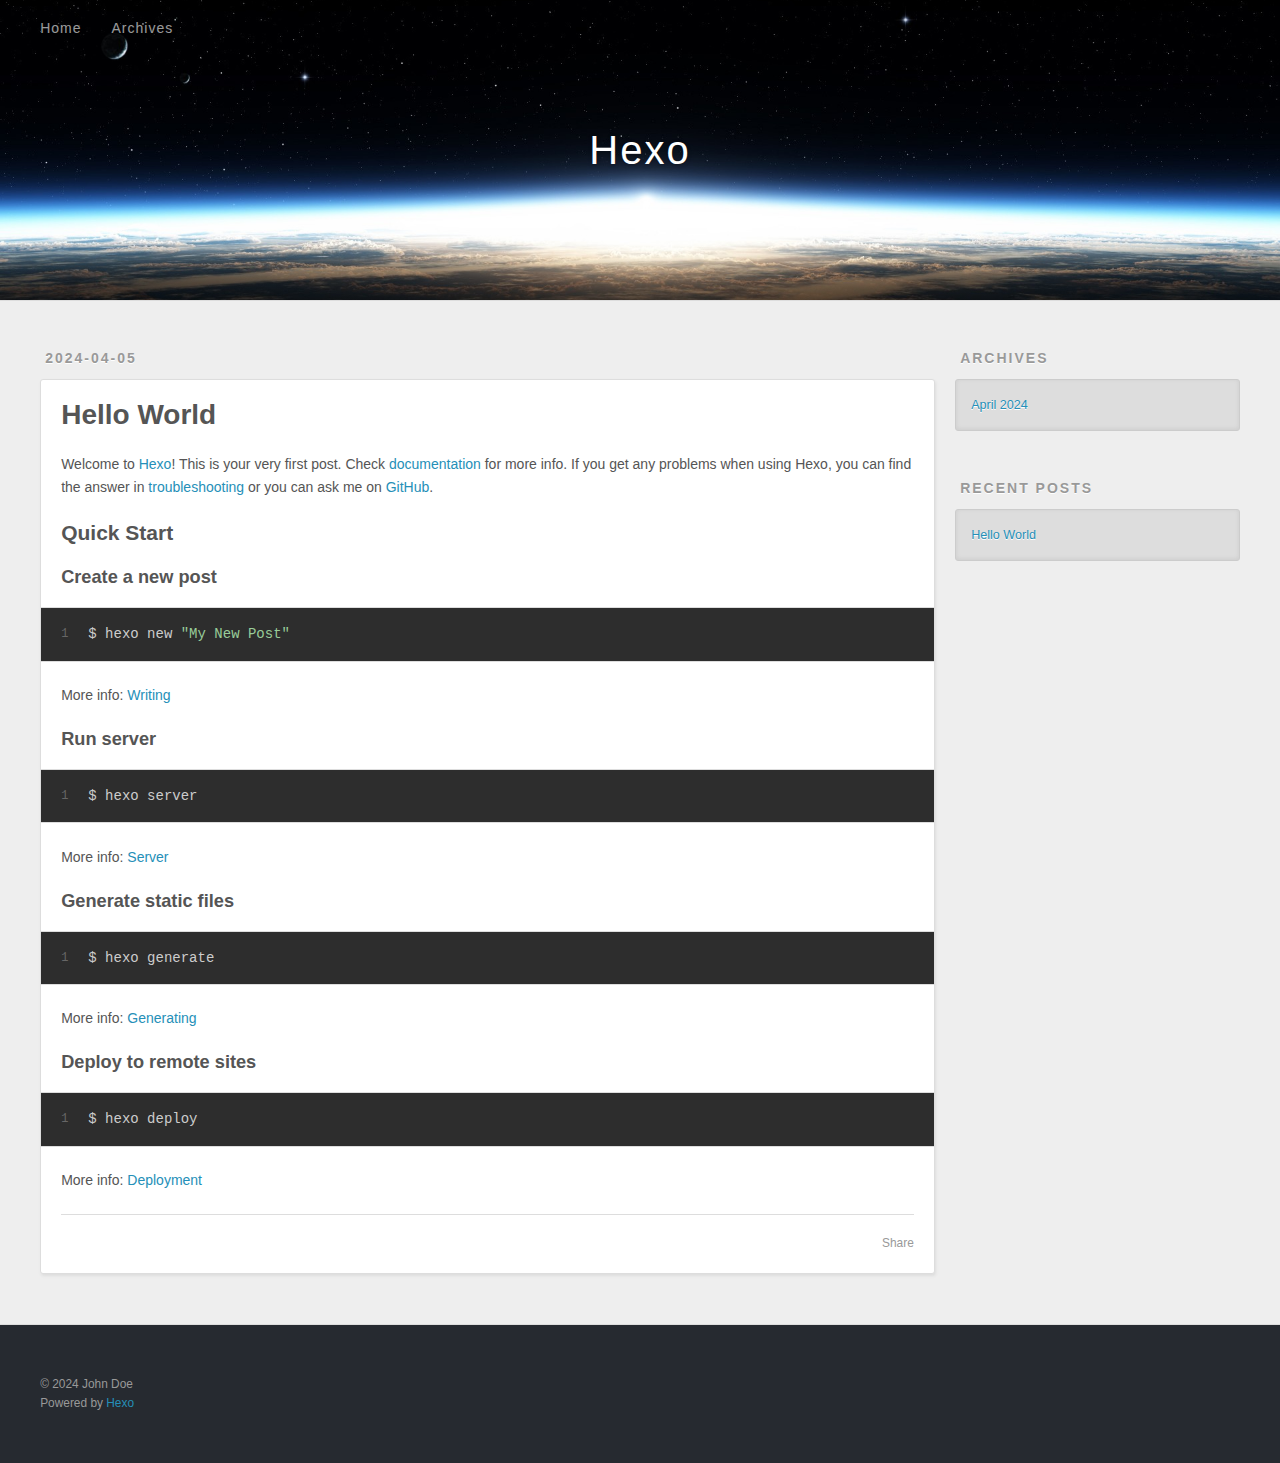
==== index.html @ 6b075daa "Site updated: 2024-04-05 04:16:54" ====
<!DOCTYPE html>
<html>
<head>
  <meta charset="utf-8">
  
  
  <title>Hexo</title>
  <meta name="viewport" content="width=device-width, initial-scale=1, shrink-to-fit=no">
  <meta property="og:type" content="website">
<meta property="og:title" content="Hexo">
<meta property="og:url" content="http://example.com/index.html">
<meta property="og:site_name" content="Hexo">
<meta property="og:locale" content="en_US">
<meta property="article:author" content="John Doe">
<meta name="twitter:card" content="summary">
  
    <link rel="alternate" href="/atom.xml" title="Hexo" type="application/atom+xml">
  
  
    <link rel="shortcut icon" href="/favicon.png">
  
  
  
<link rel="stylesheet" href="/css/style.css">

  
    
<link rel="stylesheet" href="/fancybox/jquery.fancybox.min.css">

  
  
<meta name="generator" content="Hexo 7.1.1"></head>

<body>
  <div id="container">
    <div id="wrap">
      <header id="header">
  <div id="banner"></div>
  <div id="header-outer" class="outer">
    <div id="header-title" class="inner">
      <h1 id="logo-wrap">
        <a href="/" id="logo">Hexo</a>
      </h1>
      
    </div>
    <div id="header-inner" class="inner">
      <nav id="main-nav">
        <a id="main-nav-toggle" class="nav-icon"><span class="fa fa-bars"></span></a>
        
          <a class="main-nav-link" href="/">Home</a>
        
          <a class="main-nav-link" href="/archives">Archives</a>
        
      </nav>
      <nav id="sub-nav">
        
        
          <a class="nav-icon" href="/atom.xml" title="RSS Feed"><span class="fa fa-rss"></span></a>
        
        <a class="nav-icon nav-search-btn" title="Search"><span class="fa fa-search"></span></a>
      </nav>
      <div id="search-form-wrap">
        <form action="//google.com/search" method="get" accept-charset="UTF-8" class="search-form"><input type="search" name="q" class="search-form-input" placeholder="Search"><button type="submit" class="search-form-submit">&#xF002;</button><input type="hidden" name="sitesearch" value="http://example.com"></form>
      </div>
    </div>
  </div>
</header>

      <div class="outer">
        <section id="main">
  
    <article id="post-hello-world" class="h-entry article article-type-post" itemprop="blogPost" itemscope itemtype="https://schema.org/BlogPosting">
  <div class="article-meta">
    <a href="/2024/04/05/hello-world/" class="article-date">
  <time class="dt-published" datetime="2024-04-04T17:35:37.646Z" itemprop="datePublished">2024-04-05</time>
</a>
    
  </div>
  <div class="article-inner">
    
    
      <header class="article-header">
        
  
    <h1 itemprop="name">
      <a class="p-name article-title" href="/2024/04/05/hello-world/">Hello World</a>
    </h1>
  

      </header>
    
    <div class="e-content article-entry" itemprop="articleBody">
      
        <p>Welcome to <a target="_blank" rel="noopener" href="https://hexo.io/">Hexo</a>! This is your very first post. Check <a target="_blank" rel="noopener" href="https://hexo.io/docs/">documentation</a> for more info. If you get any problems when using Hexo, you can find the answer in <a target="_blank" rel="noopener" href="https://hexo.io/docs/troubleshooting.html">troubleshooting</a> or you can ask me on <a target="_blank" rel="noopener" href="https://github.com/hexojs/hexo/issues">GitHub</a>.</p>
<h2 id="Quick-Start"><a href="#Quick-Start" class="headerlink" title="Quick Start"></a>Quick Start</h2><h3 id="Create-a-new-post"><a href="#Create-a-new-post" class="headerlink" title="Create a new post"></a>Create a new post</h3><figure class="highlight bash"><table><tr><td class="gutter"><pre><span class="line">1</span><br></pre></td><td class="code"><pre><span class="line">$ hexo new <span class="string">&quot;My New Post&quot;</span></span><br></pre></td></tr></table></figure>

<p>More info: <a target="_blank" rel="noopener" href="https://hexo.io/docs/writing.html">Writing</a></p>
<h3 id="Run-server"><a href="#Run-server" class="headerlink" title="Run server"></a>Run server</h3><figure class="highlight bash"><table><tr><td class="gutter"><pre><span class="line">1</span><br></pre></td><td class="code"><pre><span class="line">$ hexo server</span><br></pre></td></tr></table></figure>

<p>More info: <a target="_blank" rel="noopener" href="https://hexo.io/docs/server.html">Server</a></p>
<h3 id="Generate-static-files"><a href="#Generate-static-files" class="headerlink" title="Generate static files"></a>Generate static files</h3><figure class="highlight bash"><table><tr><td class="gutter"><pre><span class="line">1</span><br></pre></td><td class="code"><pre><span class="line">$ hexo generate</span><br></pre></td></tr></table></figure>

<p>More info: <a target="_blank" rel="noopener" href="https://hexo.io/docs/generating.html">Generating</a></p>
<h3 id="Deploy-to-remote-sites"><a href="#Deploy-to-remote-sites" class="headerlink" title="Deploy to remote sites"></a>Deploy to remote sites</h3><figure class="highlight bash"><table><tr><td class="gutter"><pre><span class="line">1</span><br></pre></td><td class="code"><pre><span class="line">$ hexo deploy</span><br></pre></td></tr></table></figure>

<p>More info: <a target="_blank" rel="noopener" href="https://hexo.io/docs/one-command-deployment.html">Deployment</a></p>

      
    </div>
    <footer class="article-footer">
      <a data-url="http://example.com/2024/04/05/hello-world/" data-id="clulogwu800009wta15cv428p" data-title="Hello World" class="article-share-link"><span class="fa fa-share">Share</span></a>
      
      
      
    </footer>
  </div>
  
</article>



  


</section>
        
          <aside id="sidebar">
  
    

  
    

  
    
  
    
  <div class="widget-wrap">
    <h3 class="widget-title">Archives</h3>
    <div class="widget">
      <ul class="archive-list"><li class="archive-list-item"><a class="archive-list-link" href="/archives/2024/04/">April 2024</a></li></ul>
    </div>
  </div>


  
    
  <div class="widget-wrap">
    <h3 class="widget-title">Recent Posts</h3>
    <div class="widget">
      <ul>
        
          <li>
            <a href="/2024/04/05/hello-world/">Hello World</a>
          </li>
        
      </ul>
    </div>
  </div>

  
</aside>
        
      </div>
      <footer id="footer">
  
  <div class="outer">
    <div id="footer-info" class="inner">
      
      &copy; 2024 John Doe<br>
      Powered by <a href="https://hexo.io/" target="_blank">Hexo</a>
    </div>
  </div>
</footer>

    </div>
    <nav id="mobile-nav">
  
    <a href="/" class="mobile-nav-link">Home</a>
  
    <a href="/archives" class="mobile-nav-link">Archives</a>
  
</nav>
    


<script src="/js/jquery-3.6.4.min.js"></script>



  
<script src="/fancybox/jquery.fancybox.min.js"></script>




<script src="/js/script.js"></script>





  </div>
</body>
</html>
---- css/style.css ----
body {
  width: 100%;
}
body:before,
body:after {
  content: "";
  display: table;
}
body:after {
  clear: both;
}
html,
body,
div,
span,
applet,
object,
iframe,
h1,
h2,
h3,
h4,
h5,
h6,
p,
blockquote,
pre,
a,
abbr,
acronym,
address,
big,
cite,
code,
del,
dfn,
em,
img,
ins,
kbd,
q,
s,
samp,
small,
strike,
strong,
sub,
sup,
tt,
var,
dl,
dt,
dd,
ol,
ul,
li,
fieldset,
form,
label,
legend,
table,
caption,
tbody,
tfoot,
thead,
tr,
th,
td {
  margin: 0;
  padding: 0;
  border: 0;
  outline: 0;
  font-weight: inherit;
  font-style: inherit;
  font-family: inherit;
  font-size: 100%;
  vertical-align: baseline;
}
body {
  line-height: 1;
  color: #000;
  background: #fff;
}
ol,
ul {
  list-style: none;
}
table {
  border-collapse: separate;
  border-spacing: 0;
  vertical-align: middle;
}
caption,
th,
td {
  text-align: left;
  font-weight: normal;
  vertical-align: middle;
}
a img {
  border: none;
}
input,
button {
  margin: 0;
  padding: 0;
}
input::-moz-focus-inner,
button::-moz-focus-inner {
  border: 0;
  padding: 0;
}
html,
body,
#container {
  height: 100%;
}
body {
  background: #eee;
  font: 14px -apple-system, BlinkMacSystemFont, "Segoe UI", "Roboto", "Oxygen", "Ubuntu", "Cantarell", "Fira Sans", "Droid Sans", "Helvetica Neue", sans-serif;
  -webkit-text-size-adjust: 100%;
}
.outer {
  max-width: 1220px;
  margin: 0 auto;
  padding: 0 20px;
}
.outer:before,
.outer:after {
  content: "";
  display: table;
}
.outer:after {
  clear: both;
}
.inner {
  display: inline;
  float: left;
  width: 98.33333333333333%;
  margin: 0 0.833333333333333%;
}
.left,
.alignleft {
  float: left;
}
.right,
.alignright {
  float: right;
}
.clear {
  clear: both;
}
#container {
  position: relative;
}
.mobile-nav-on {
  overflow: hidden;
}
#wrap {
  height: 100%;
  width: 100%;
  position: absolute;
  top: 0;
  left: 0;
  -webkit-transition: 0.2s ease-out;
  -moz-transition: 0.2s ease-out;
  -ms-transition: 0.2s ease-out;
  transition: 0.2s ease-out;
  z-index: 1;
  background: #eee;
}
.mobile-nav-on #wrap {
  left: 280px;
}
@media screen and (min-width: 768px) {
  #main {
    display: inline;
    float: left;
    width: 73.33333333333333%;
    margin: 0 0.833333333333333%;
  }
}
.article-date,
.article-category-link,
.archive-year,
.widget-title {
  text-decoration: none;
  text-transform: uppercase;
  letter-spacing: 2px;
  color: #999;
  margin-bottom: 1em;
  margin-left: 5px;
  line-height: 1em;
  text-shadow: 0 1px #fff;
  font-weight: bold;
}
.article-inner,
.archive-article-inner {
  background: #fff;
  -webkit-box-shadow: 1px 2px 3px #ddd;
  box-shadow: 1px 2px 3px #ddd;
  border: 1px solid #ddd;
  border-radius: 3px;
}
.article-entry h1,
.widget h1 {
  font-size: 2em;
}
.article-entry h2,
.widget h2 {
  font-size: 1.5em;
}
.article-entry h3,
.widget h3 {
  font-size: 1.3em;
}
.article-entry h4,
.widget h4 {
  font-size: 1.2em;
}
.article-entry h5,
.widget h5 {
  font-size: 1em;
}
.article-entry h6,
.widget h6 {
  font-size: 1em;
  color: #999;
}
.article-entry hr,
.widget hr {
  border: 1px dashed #ddd;
}
.article-entry strong,
.widget strong {
  font-weight: bold;
}
.article-entry em,
.widget em,
.article-entry cite,
.widget cite {
  font-style: italic;
}
.article-entry sup,
.widget sup,
.article-entry sub,
.widget sub {
  font-size: 0.75em;
  line-height: 0;
  position: relative;
  vertical-align: baseline;
}
.article-entry sup,
.widget sup {
  top: -0.5em;
}
.article-entry sub,
.widget sub {
  bottom: -0.2em;
}
.article-entry small,
.widget small {
  font-size: 0.85em;
}
.article-entry acronym,
.widget acronym,
.article-entry abbr,
.widget abbr {
  border-bottom: 1px dotted;
}
.article-entry ul,
.widget ul,
.article-entry ol,
.widget ol,
.article-entry dl,
.widget dl {
  margin: 0 20px;
  line-height: 1.6em;
}
.article-entry ul ul,
.widget ul ul,
.article-entry ol ul,
.widget ol ul,
.article-entry ul ol,
.widget ul ol,
.article-entry ol ol,
.widget ol ol {
  margin-top: 0;
  margin-bottom: 0;
}
.article-entry ul,
.widget ul {
  list-style: disc;
}
.article-entry ol,
.widget ol {
  list-style: decimal;
}
.article-entry dt,
.widget dt {
  font-weight: bold;
}
#header {
  height: 300px;
  position: relative;
  border-bottom: 1px solid #ddd;
}
#header:before,
#header:after {
  content: "";
  position: absolute;
  left: 0;
  right: 0;
  height: 40px;
}
#header:before {
  top: 0;
  background: -webkit-linear-gradient(rgba(0,0,0,0.2), transparent);
  background: -moz-linear-gradient(rgba(0,0,0,0.2), transparent);
  background: -ms-linear-gradient(rgba(0,0,0,0.2), transparent);
  background: linear-gradient(rgba(0,0,0,0.2), transparent);
}
#header:after {
  bottom: 0;
  background: -webkit-linear-gradient(transparent, rgba(0,0,0,0.2));
  background: -moz-linear-gradient(transparent, rgba(0,0,0,0.2));
  background: -ms-linear-gradient(transparent, rgba(0,0,0,0.2));
  background: linear-gradient(transparent, rgba(0,0,0,0.2));
}
#header-outer {
  height: 100%;
  position: relative;
}
#header-inner {
  position: relative;
  overflow: hidden;
}
#banner {
  position: absolute;
  top: 0;
  left: 0;
  width: 100%;
  height: 100%;
  background: url("images/banner.jpg") center #000;
  background-size: cover;
  z-index: -1;
}
#header-title {
  text-align: center;
  height: 40px;
  position: absolute;
  top: 50%;
  left: 0;
  margin-top: -20px;
}
#logo,
#subtitle {
  text-decoration: none;
  color: #fff;
  font-weight: 300;
  text-shadow: 0 1px 4px rgba(0,0,0,0.3);
}
#logo {
  font-size: 40px;
  line-height: 40px;
  letter-spacing: 2px;
}
#subtitle {
  font-size: 16px;
  line-height: 16px;
  letter-spacing: 1px;
}
#subtitle-wrap {
  margin-top: 16px;
}
#main-nav {
  float: left;
  margin-left: -15px;
}
.nav-icon,
.main-nav-link {
  float: left;
  color: #fff;
  opacity: 0.6;
  text-decoration: none;
  text-shadow: 0 1px rgba(0,0,0,0.2);
  -webkit-transition: opacity 0.2s;
  -moz-transition: opacity 0.2s;
  -ms-transition: opacity 0.2s;
  transition: opacity 0.2s;
  display: block;
  padding: 20px 15px;
}
.nav-icon:hover,
.main-nav-link:hover {
  opacity: 1;
}
.nav-icon {
  text-align: center;
  font-size: 14px;
  width: 14px;
  height: 14px;
  padding: 20px 15px;
  position: relative;
  cursor: pointer;
}
.main-nav-link {
  font-weight: 300;
  letter-spacing: 1px;
}
@media screen and (max-width: 479px) {
  .main-nav-link {
    display: none;
  }
}
#main-nav-toggle {
  display: none;
}
@media screen and (max-width: 479px) {
  #main-nav-toggle {
    display: block;
  }
}
#sub-nav {
  float: right;
  margin-right: -15px;
}
#search-form-wrap {
  position: absolute;
  top: 15px;
  width: 150px;
  height: 30px;
  right: -150px;
  opacity: 0;
  -webkit-transition: 0.2s ease-out;
  -moz-transition: 0.2s ease-out;
  -ms-transition: 0.2s ease-out;
  transition: 0.2s ease-out;
}
#search-form-wrap.on {
  opacity: 1;
  right: 0;
}
@media screen and (max-width: 479px) {
  #search-form-wrap {
    width: 100%;
    right: -100%;
  }
}
.search-form {
  position: absolute;
  top: 0;
  left: 0;
  right: 0;
  background: #fff;
  padding: 5px 15px;
  border-radius: 15px;
  -webkit-box-shadow: 0 0 10px rgba(0,0,0,0.3);
  box-shadow: 0 0 10px rgba(0,0,0,0.3);
}
.search-form-input {
  border: none;
  background: none;
  color: #555;
  width: 100%;
  font: 13px -apple-system, BlinkMacSystemFont, "Segoe UI", "Roboto", "Oxygen", "Ubuntu", "Cantarell", "Fira Sans", "Droid Sans", "Helvetica Neue", sans-serif;
  outline: none;
}
.search-form-input::-webkit-search-results-decoration,
.search-form-input::-webkit-search-cancel-button {
  -webkit-appearance: none;
}
.search-form-submit {
  position: absolute;
  top: 50%;
  right: 10px;
  margin-top: -7px;
  font: 13px ForkAwesome;
  border: none;
  background: none;
  color: #bbb;
  cursor: pointer;
}
.search-form-submit:hover,
.search-form-submit:focus {
  color: #777;
}
.article {
  margin: 50px 0;
}
.article-inner {
  overflow: hidden;
}
.article-meta:before,
.article-meta:after {
  content: "";
  display: table;
}
.article-meta:after {
  clear: both;
}
.article-date {
  float: left;
}
.article-category {
  float: left;
  line-height: 1em;
  color: #ccc;
  text-shadow: 0 1px #fff;
  margin-left: 8px;
}
.article-category:before {
  content: "\2022";
}
.article-category-link {
  margin: 0 12px 1em;
}
.article-header {
  padding: 20px 20px 0;
}
.article-title {
  text-decoration: none;
  font-size: 2em;
  font-weight: bold;
  color: #555;
  line-height: 1.1em;
  -webkit-transition: color 0.2s;
  -moz-transition: color 0.2s;
  -ms-transition: color 0.2s;
  transition: color 0.2s;
}
a.article-title:hover {
  color: #258fb8;
}
.article-entry {
  color: #555;
  padding: 0 20px;
}
.article-entry:before,
.article-entry:after {
  content: "";
  display: table;
}
.article-entry:after {
  clear: both;
}
.article-entry p,
.article-entry table {
  line-height: 1.6em;
  margin: 1.6em 0;
}
.article-entry h1,
.article-entry h2,
.article-entry h3,
.article-entry h4,
.article-entry h5,
.article-entry h6 {
  font-weight: bold;
}
.article-entry h1,
.article-entry h2,
.article-entry h3,
.article-entry h4,
.article-entry h5,
.article-entry h6 {
  line-height: 1.1em;
  margin: 1.1em 0;
}
.article-entry a {
  color: #258fb8;
  text-decoration: none;
}
.article-entry a:hover {
  text-decoration: underline;
}
.article-entry ul,
.article-entry ol,
.article-entry dl {
  margin-top: 1.6em;
  margin-bottom: 1.6em;
}
.article-entry img,
.article-entry video {
  max-width: 100%;
  height: auto;
  display: block;
  margin: auto;
}
.article-entry iframe {
  border: none;
}
.article-entry table {
  width: 100%;
  border-collapse: collapse;
  border-spacing: 0;
}
.article-entry th {
  font-weight: bold;
  border-bottom: 3px solid #ddd;
  padding-bottom: 0.5em;
}
.article-entry td {
  border-bottom: 1px solid #ddd;
  padding: 10px 0;
}
.article-entry blockquote {
  font-family: Georgia, "Times New Roman", serif;
  margin: 1.6em 20px;
  text-align: center;
}
.article-entry blockquote footer {
  font-size: 14px;
  margin: 1.6em 0;
  font-family: -apple-system, BlinkMacSystemFont, "Segoe UI", "Roboto", "Oxygen", "Ubuntu", "Cantarell", "Fira Sans", "Droid Sans", "Helvetica Neue", sans-serif;
}
.article-entry blockquote footer cite:before {
  content: "—";
  padding: 0 0.5em;
}
.article-entry .pullquote {
  text-align: left;
  width: 45%;
  margin: 0;
}
.article-entry .pullquote.left {
  margin-left: 0.5em;
  margin-right: 1em;
}
.article-entry .pullquote.right {
  margin-right: 0.5em;
  margin-left: 1em;
}
.article-entry .caption {
  color: #999;
  display: block;
  font-size: 0.9em;
  margin-top: 0.5em;
  position: relative;
  text-align: center;
}
.article-entry .video-container {
  position: relative;
  padding-top: 56.25%;
  height: 0;
  overflow: hidden;
}
.article-entry .video-container iframe,
.article-entry .video-container object,
.article-entry .video-container embed {
  position: absolute;
  top: 0;
  left: 0;
  width: 100%;
  height: 100%;
  margin-top: 0;
}
.article-more-link a {
  display: inline-block;
  line-height: 1em;
  padding: 6px 15px;
  border-radius: 15px;
  background: #eee;
  color: #999;
  text-shadow: 0 1px #fff;
  text-decoration: none;
}
.article-more-link a:hover {
  background: #258fb8;
  color: #fff;
  text-decoration: none;
  text-shadow: 0 1px #1e7293;
}
.article-footer {
  font-size: 0.85em;
  line-height: 1.6em;
  border-top: 1px solid #ddd;
  padding-top: 1.6em;
  margin: 0 20px 20px;
}
.article-footer:before,
.article-footer:after {
  content: "";
  display: table;
}
.article-footer:after {
  clear: both;
}
.article-footer a {
  color: #999;
  text-decoration: none;
}
.article-footer a:hover {
  color: #555;
}
.article-tag-list-item {
  float: left;
  margin-right: 10px;
}
.article-tag-list-link:before {
  content: "#";
}
.article-comment-link {
  float: right;
}
.article-comment-link:before {
  padding-right: 8px;
}
.article-share-link {
  cursor: pointer;
  float: right;
  margin-left: 20px;
}
.article-share-link:before {
  padding-right: 6px;
}
#article-nav {
  position: relative;
}
#article-nav:before,
#article-nav:after {
  content: "";
  display: table;
}
#article-nav:after {
  clear: both;
}
@media screen and (min-width: 768px) {
  #article-nav {
    margin: 50px 0;
  }
  #article-nav:before {
    width: 8px;
    height: 8px;
    position: absolute;
    top: 50%;
    left: 50%;
    margin-top: -4px;
    margin-left: -4px;
    content: "";
    border-radius: 50%;
    background: #ddd;
    -webkit-box-shadow: 0 1px 2px #fff;
    box-shadow: 0 1px 2px #fff;
  }
}
.article-nav-link-wrap {
  text-decoration: none;
  text-shadow: 0 1px #fff;
  color: #999;
  -webkit-box-sizing: border-box;
  -moz-box-sizing: border-box;
  box-sizing: border-box;
  margin-top: 50px;
  text-align: center;
  display: block;
}
.article-nav-link-wrap:hover {
  color: #555;
}
@media screen and (min-width: 768px) {
  .article-nav-link-wrap {
    width: 50%;
    margin-top: 0;
  }
}
@media screen and (min-width: 768px) {
  #article-nav-newer {
    float: left;
    text-align: right;
    padding-right: 20px;
  }
}
@media screen and (min-width: 768px) {
  #article-nav-older {
    float: right;
    text-align: left;
    padding-left: 20px;
  }
}
.article-nav-caption {
  text-transform: uppercase;
  letter-spacing: 2px;
  color: #ddd;
  line-height: 1em;
  font-weight: bold;
}
#article-nav-newer .article-nav-caption {
  margin-right: -2px;
}
.article-nav-title {
  font-size: 0.85em;
  line-height: 1.6em;
  margin-top: 0.5em;
}
.article-share-box {
  position: absolute;
  display: none;
  background: #fff;
  -webkit-box-shadow: 1px 2px 10px rgba(0,0,0,0.2);
  box-shadow: 1px 2px 10px rgba(0,0,0,0.2);
  border-radius: 3px;
  margin-left: -145px;
  overflow: hidden;
  z-index: 1;
}
.article-share-box.on {
  display: block;
}
.article-share-input {
  width: 100%;
  background: none;
  -webkit-box-sizing: border-box;
  -moz-box-sizing: border-box;
  box-sizing: border-box;
  font: 14px -apple-system, BlinkMacSystemFont, "Segoe UI", "Roboto", "Oxygen", "Ubuntu", "Cantarell", "Fira Sans", "Droid Sans", "Helvetica Neue", sans-serif;
  padding: 0 15px;
  color: #555;
  outline: none;
  border: 1px solid #ddd;
  border-radius: 3px 3px 0 0;
  height: 36px;
  line-height: 36px;
}
.article-share-links {
  background: #eee;
}
.article-share-links:before,
.article-share-links:after {
  content: "";
  display: table;
}
.article-share-links:after {
  clear: both;
}
.article-share-twitter,
.article-share-facebook,
.article-share-pinterest,
.article-share-linkedin {
  width: 50px;
  height: 36px;
  display: block;
  float: left;
  position: relative;
  color: #999;
  text-shadow: 0 1px #fff;
}
.article-share-twitter:before,
.article-share-facebook:before,
.article-share-pinterest:before,
.article-share-linkedin:before {
  font-size: 20px;
  width: 20px;
  height: 20px;
  position: absolute;
  top: 50%;
  left: 50%;
  margin-top: -10px;
  margin-left: -10px;
  text-align: center;
}
.article-share-twitter:hover,
.article-share-facebook:hover,
.article-share-pinterest:hover,
.article-share-linkedin:hover {
  color: #fff;
}
.article-share-twitter:hover {
  background: #00aced;
  text-shadow: 0 1px #008abe;
}
.article-share-facebook:hover {
  background: #3b5998;
  text-shadow: 0 1px #2f477a;
}
.article-share-pinterest:hover {
  background: #cb2027;
  text-shadow: 0 1px #a21a1f;
}
.article-share-linkedin:hover {
  background: #0077b5;
  text-shadow: 0 1px #005f91;
}
.article-gallery {
  background: #000;
  position: relative;
}
.article-gallery-photos {
  position: relative;
  overflow: hidden;
}
.article-gallery-img {
  display: none;
  max-width: 100%;
}
.article-gallery-img:first-child {
  display: block;
}
.article-gallery-img.loaded {
  position: absolute;
  display: block;
}
.article-gallery-img img {
  display: block;
  max-width: 100%;
  margin: 0 auto;
}
#comments {
  background: #fff;
  -webkit-box-shadow: 1px 2px 3px #ddd;
  box-shadow: 1px 2px 3px #ddd;
  padding: 20px;
  border: 1px solid #ddd;
  border-radius: 3px;
  margin: 50px 0;
}
#comments a {
  color: #258fb8;
}
.archives-wrap {
  margin: 50px 0;
}
.archives:before,
.archives:after {
  content: "";
  display: table;
}
.archives:after {
  clear: both;
}
.archive-year-wrap {
  margin-bottom: 1em;
}
.archives {
  -webkit-column-gap: 10px;
  -moz-column-gap: 10px;
  column-gap: 10px;
}
@media screen and (min-width: 480px) and (max-width: 767px) {
  .archives {
    -webkit-column-count: 2;
    -moz-column-count: 2;
    column-count: 2;
  }
}
@media screen and (min-width: 768px) {
  .archives {
    -webkit-column-count: 3;
    -moz-column-count: 3;
    column-count: 3;
  }
}
.archive-article {
  -webkit-column-break-inside: avoid;
  page-break-inside: avoid;
  overflow: hidden;
  break-inside: avoid-column;
}
.archive-article-inner {
  padding: 10px;
  margin-bottom: 15px;
}
.archive-article-title {
  text-decoration: none;
  font-weight: bold;
  color: #555;
  -webkit-transition: color 0.2s;
  -moz-transition: color 0.2s;
  -ms-transition: color 0.2s;
  transition: color 0.2s;
  line-height: 1.6em;
}
.archive-article-title:hover {
  color: #258fb8;
}
.archive-article-footer {
  margin-top: 1em;
}
.archive-article-date {
  color: #999;
  text-decoration: none;
  font-size: 0.85em;
  line-height: 1em;
  margin-bottom: 0.5em;
  display: block;
}
#page-nav {
  margin: 50px auto;
  background: #fff;
  -webkit-box-shadow: 1px 2px 3px #ddd;
  box-shadow: 1px 2px 3px #ddd;
  border: 1px solid #ddd;
  border-radius: 3px;
  text-align: center;
  color: #999;
  overflow: hidden;
}
#page-nav:before,
#page-nav:after {
  content: "";
  display: table;
}
#page-nav:after {
  clear: both;
}
#page-nav a,
#page-nav span {
  padding: 10px 20px;
  line-height: 1;
  height: 2ex;
}
#page-nav a {
  color: #999;
  text-decoration: none;
}
#page-nav a:hover {
  background: #999;
  color: #fff;
}
#page-nav .prev {
  float: left;
}
#page-nav .next {
  float: right;
}
#page-nav .page-number {
  display: inline-block;
}
@media screen and (max-width: 479px) {
  #page-nav .page-number {
    display: none;
  }
}
#page-nav .current {
  color: #555;
  font-weight: bold;
}
#page-nav .space {
  color: #ddd;
}
#footer {
  background: #262a30;
  padding: 50px 0;
  border-top: 1px solid #ddd;
  color: #999;
}
#footer a {
  color: #258fb8;
  text-decoration: none;
}
#footer a:hover {
  text-decoration: underline;
}
#footer-info {
  line-height: 1.6em;
  font-size: 0.85em;
}
.article-entry pre,
.article-entry .highlight {
  background: #2d2d2d;
  margin: 0 -20px;
  padding: 15px 20px;
  border-style: solid;
  border-color: #ddd;
  border-width: 1px 0;
  overflow: auto;
  color: #ccc;
  line-height: 22.400000000000002px;
}
.article-entry .highlight .gutter pre,
.article-entry .gist .gist-file .gist-data .line-numbers {
  color: #666;
  font-size: 0.85em;
}
.article-entry pre,
.article-entry code {
  font-family: "Source Code Pro", Consolas, Monaco, Menlo, Consolas, monospace;
}
.article-entry code {
  background: #eee;
  text-shadow: 0 1px #fff;
  padding: 0 0.3em;
}
.article-entry pre code {
  background: none;
  text-shadow: none;
  padding: 0;
}
.article-entry .highlight pre {
  border: none;
  margin: 0;
  padding: 0;
}
.article-entry .highlight table {
  margin: 0;
  width: auto;
}
.article-entry .highlight td {
  border: none;
  padding: 0;
}
.article-entry .highlight figcaption {
  font-size: 0.85em;
  color: #999;
  line-height: 1em;
  margin-bottom: 1em;
}
.article-entry .highlight figcaption:before,
.article-entry .highlight figcaption:after {
  content: "";
  display: table;
}
.article-entry .highlight figcaption:after {
  clear: both;
}
.article-entry .highlight figcaption a {
  float: right;
}
.article-entry .highlight .gutter {
  -moz-user-select: none;
  -ms-user-select: none;
  -webkit-user-select: none;
  -webkit-user-select: none;
  -moz-user-select: none;
  -ms-user-select: none;
  user-select: none;
}
.article-entry .highlight .gutter pre {
  text-align: right;
  padding-right: 20px;
}
.article-entry .highlight .line {
  height: 22.400000000000002px;
}
.article-entry .highlight .line.marked {
  background: #515151;
}
.article-entry .gist {
  margin: 0 -20px;
  border-style: solid;
  border-color: #ddd;
  border-width: 1px 0;
  background: #2d2d2d;
  padding: 15px 20px 15px 0;
}
.article-entry .gist .gist-file {
  border: none;
  font-family: "Source Code Pro", Consolas, Monaco, Menlo, Consolas, monospace;
  margin: 0;
}
.article-entry .gist .gist-file .gist-data {
  background: none;
  border: none;
}
.article-entry .gist .gist-file .gist-data .line-numbers {
  background: none;
  border: none;
  padding: 0 20px 0 0;
}
.article-entry .gist .gist-file .gist-data .line-data {
  padding: 0 !important;
}
.article-entry .gist .gist-file .highlight {
  margin: 0;
  padding: 0;
  border: none;
}
.article-entry .gist .gist-file .gist-meta {
  background: #2d2d2d;
  color: #999;
  font: 0.85em -apple-system, BlinkMacSystemFont, "Segoe UI", "Roboto", "Oxygen", "Ubuntu", "Cantarell", "Fira Sans", "Droid Sans", "Helvetica Neue", sans-serif;
  text-shadow: 0 0;
  padding: 0;
  margin-top: 1em;
  margin-left: 20px;
}
.article-entry .gist .gist-file .gist-meta a {
  color: #258fb8;
  font-weight: normal;
}
.article-entry .gist .gist-file .gist-meta a:hover {
  text-decoration: underline;
}
pre .comment,
pre .title {
  color: #999;
}
pre .variable,
pre .attribute,
pre .tag,
pre .regexp,
pre .ruby .constant,
pre .xml .tag .title,
pre .xml .pi,
pre .xml .doctype,
pre .html .doctype,
pre .css .id,
pre .css .class,
pre .css .pseudo {
  color: #f2777a;
}
pre .number,
pre .preprocessor,
pre .built_in,
pre .literal,
pre .params,
pre .constant {
  color: #f99157;
}
pre .class,
pre .ruby .class .title,
pre .css .rules .attribute {
  color: #9c9;
}
pre .string,
pre .value,
pre .inheritance,
pre .header,
pre .ruby .symbol,
pre .xml .cdata {
  color: #9c9;
}
pre .css .hexcolor {
  color: #6cc;
}
pre .function,
pre .python .decorator,
pre .python .title,
pre .ruby .function .title,
pre .ruby .title .keyword,
pre .perl .sub,
pre .javascript .title,
pre .coffeescript .title {
  color: #69c;
}
pre .keyword,
pre .javascript .function {
  color: #c9c;
}
@media screen and (max-width: 479px) {
  #mobile-nav {
    position: absolute;
    top: 0;
    left: 0;
    width: 280px;
    height: 100%;
    background: #191919;
    border-right: 1px solid #fff;
  }
}
@media screen and (max-width: 479px) {
  .mobile-nav-link {
    display: block;
    color: #999;
    text-decoration: none;
    padding: 15px 20px;
    font-weight: bold;
  }
  .mobile-nav-link:hover {
    color: #fff;
  }
}
@media screen and (min-width: 768px) {
  #sidebar {
    display: inline;
    float: left;
    width: 23.333333333333332%;
    margin: 0 0.833333333333333%;
  }
}
.widget-wrap {
  margin: 50px 0;
}
.widget {
  color: #777;
  text-shadow: 0 1px #fff;
  background: #ddd;
  -webkit-box-shadow: 0 -1px 4px #ccc inset;
  box-shadow: 0 -1px 4px #ccc inset;
  border: 1px solid #ccc;
  padding: 15px;
  border-radius: 3px;
}
.widget a {
  color: #258fb8;
  text-decoration: none;
}
.widget a:hover {
  text-decoration: underline;
}
.widget ul ul,
.widget ol ul,
.widget dl ul,
.widget ul ol,
.widget ol ol,
.widget dl ol,
.widget ul dl,
.widget ol dl,
.widget dl dl {
  margin-left: 15px;
  list-style: disc;
}
.widget {
  line-height: 1.6em;
  word-wrap: break-word;
  font-size: 0.9em;
}
.widget ul,
.widget ol {
  list-style: none;
  margin: 0;
}
.widget ul ul,
.widget ol ul,
.widget ul ol,
.widget ol ol {
  margin: 0 20px;
}
.widget ul ul,
.widget ol ul {
  list-style: disc;
}
.widget ul ol,
.widget ol ol {
  list-style: decimal;
}
.category-list-count,
.tag-list-count,
.archive-list-count {
  padding-left: 5px;
  color: #999;
  font-size: 0.85em;
}
.category-list-count:before,
.tag-list-count:before,
.archive-list-count:before {
  content: "(";
}
.category-list-count:after,
.tag-list-count:after,
.archive-list-count:after {
  content: ")";
}
.tagcloud a {
  margin-right: 5px;
  display: inline-block;
}
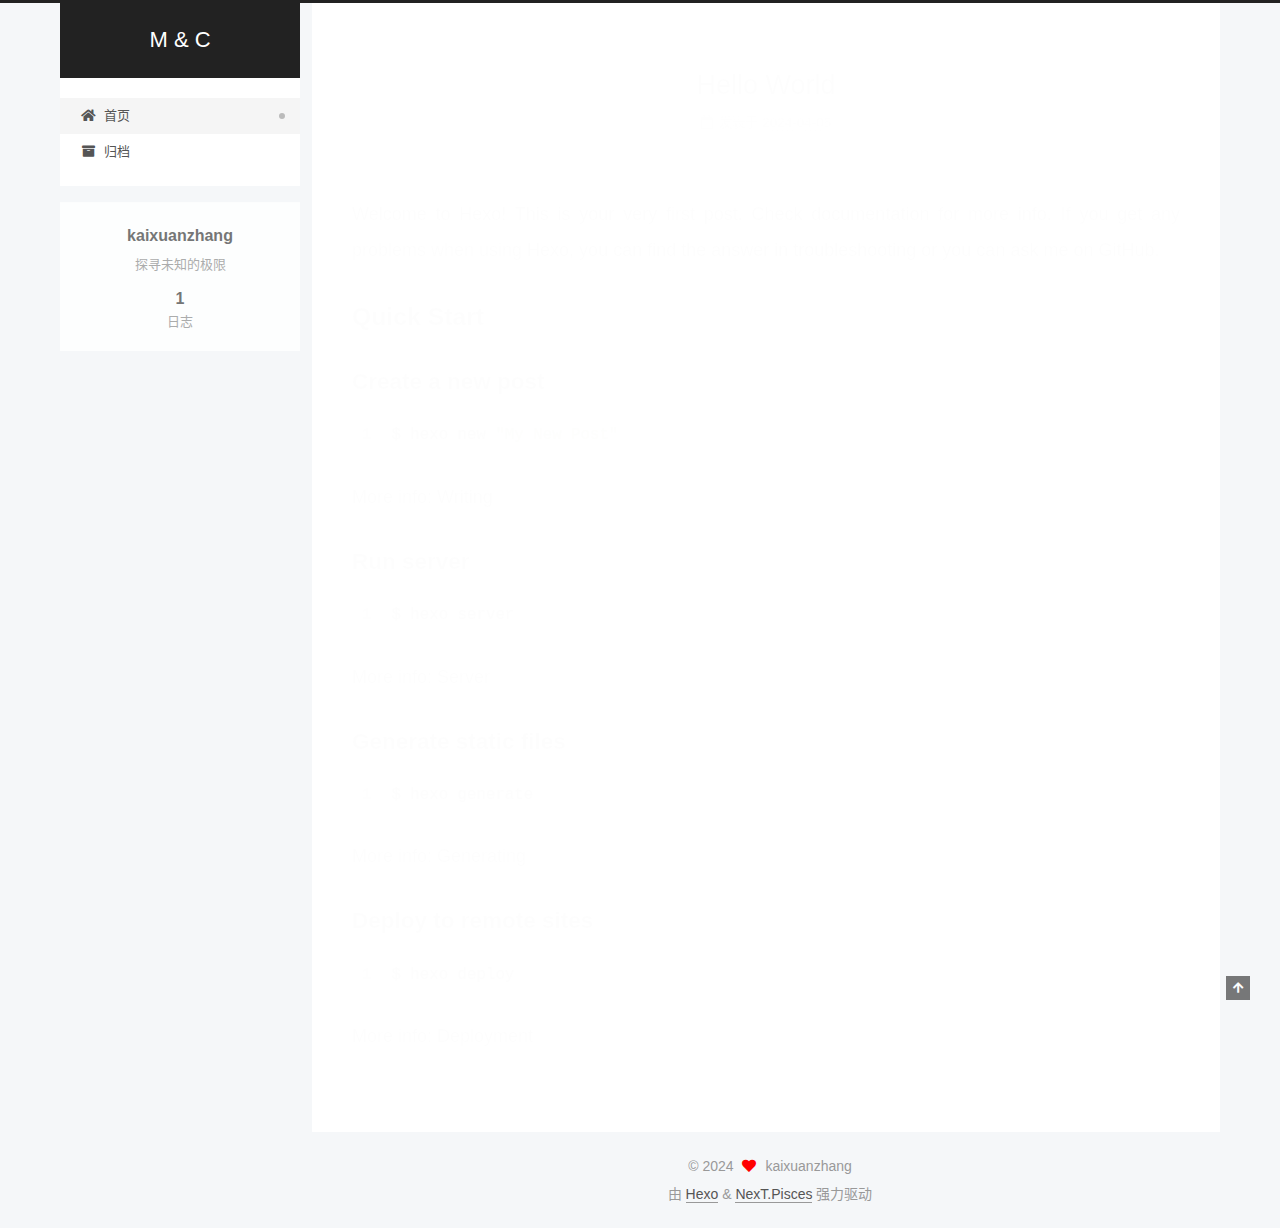
==== commit 3444d9aa: "Site updated: 2024-04-05 05:45:56" ====
--- a/index.html
+++ b/index.html
@@ -1,205 +1,371 @@
 <!DOCTYPE html>
-<html>
+<html lang="zh-CN">
 <head>
-  <meta charset="utf-8">
-  
-  
-  <title>Hexo</title>
-  <meta name="viewport" content="width=device-width, initial-scale=1, shrink-to-fit=no">
-  <meta property="og:type" content="website">
-<meta property="og:title" content="Hexo">
+  <meta charset="UTF-8">
+<meta name="viewport" content="width=device-width, initial-scale=1, maximum-scale=2">
+<meta name="theme-color" content="#222">
+<meta name="generator" content="Hexo 7.1.1">
+  <link rel="apple-touch-icon" sizes="180x180" href="/images/apple-touch-icon-next.png">
+  <link rel="icon" type="image/png" sizes="32x32" href="/images/favicon-32x32-next.png">
+  <link rel="icon" type="image/png" sizes="16x16" href="/images/favicon-16x16-next.png">
+  <link rel="mask-icon" href="/images/logo.svg" color="#222">
+
+<link rel="stylesheet" href="/css/main.css">
+
+
+<link rel="stylesheet" href="/lib/font-awesome/css/all.min.css">
+
+<script id="hexo-configurations">
+    var NexT = window.NexT || {};
+    var CONFIG = {"hostname":"example.com","root":"/","scheme":"Pisces","version":"7.8.0","exturl":false,"sidebar":{"position":"left","display":"post","padding":18,"offset":12,"onmobile":false},"copycode":{"enable":false,"show_result":false,"style":null},"back2top":{"enable":true,"sidebar":false,"scrollpercent":false},"bookmark":{"enable":false,"color":"#222","save":"auto"},"fancybox":false,"mediumzoom":false,"lazyload":false,"pangu":false,"comments":{"style":"tabs","active":null,"storage":true,"lazyload":false,"nav":null},"algolia":{"hits":{"per_page":10},"labels":{"input_placeholder":"Search for Posts","hits_empty":"We didn't find any results for the search: ${query}","hits_stats":"${hits} results found in ${time} ms"}},"localsearch":{"enable":false,"trigger":"auto","top_n_per_article":1,"unescape":false,"preload":false},"motion":{"enable":true,"async":false,"transition":{"post_block":"fadeIn","post_header":"slideDownIn","post_body":"slideDownIn","coll_header":"slideLeftIn","sidebar":"slideUpIn"}}};
+  </script>
+
+  <meta name="description" content="探寻未知的极限">
+<meta property="og:type" content="website">
+<meta property="og:title" content="M &amp; C">
 <meta property="og:url" content="http://example.com/index.html">
-<meta property="og:site_name" content="Hexo">
-<meta property="og:locale" content="en_US">
-<meta property="article:author" content="John Doe">
+<meta property="og:site_name" content="M &amp; C">
+<meta property="og:description" content="探寻未知的极限">
+<meta property="og:locale" content="zh_CN">
+<meta property="article:author" content="kaixuanzhang">
 <meta name="twitter:card" content="summary">
-  
-    <link rel="alternate" href="/atom.xml" title="Hexo" type="application/atom+xml">
-  
-  
-    <link rel="shortcut icon" href="/favicon.png">
-  
-  
-  
-<link rel="stylesheet" href="/css/style.css">
-
-  
-    
-<link rel="stylesheet" href="/fancybox/jquery.fancybox.min.css">
-
-  
-  
-<meta name="generator" content="Hexo 7.1.1"></head>
-
-<body>
-  <div id="container">
-    <div id="wrap">
-      <header id="header">
-  <div id="banner"></div>
-  <div id="header-outer" class="outer">
-    <div id="header-title" class="inner">
-      <h1 id="logo-wrap">
-        <a href="/" id="logo">Hexo</a>
-      </h1>
+
+<link rel="canonical" href="http://example.com/">
+
+
+<script id="page-configurations">
+  // https://hexo.io/docs/variables.html
+  CONFIG.page = {
+    sidebar: "",
+    isHome : true,
+    isPost : false,
+    lang   : 'zh-CN'
+  };
+</script>
+
+  <title>M & C</title>
+  
+
+
+
+
+
+
+  <noscript>
+  <style>
+  .use-motion .brand,
+  .use-motion .menu-item,
+  .sidebar-inner,
+  .use-motion .post-block,
+  .use-motion .pagination,
+  .use-motion .comments,
+  .use-motion .post-header,
+  .use-motion .post-body,
+  .use-motion .collection-header { opacity: initial; }
+
+  .use-motion .site-title,
+  .use-motion .site-subtitle {
+    opacity: initial;
+    top: initial;
+  }
+
+  .use-motion .logo-line-before i { left: initial; }
+  .use-motion .logo-line-after i { right: initial; }
+  </style>
+</noscript>
+
+</head>
+
+<body itemscope itemtype="http://schema.org/WebPage">
+  <div class="container use-motion">
+    <div class="headband"></div>
+
+    <header class="header" itemscope itemtype="http://schema.org/WPHeader">
+      <div class="header-inner"><div class="site-brand-container">
+  <div class="site-nav-toggle">
+    <div class="toggle" aria-label="切换导航栏">
+      <span class="toggle-line toggle-line-first"></span>
+      <span class="toggle-line toggle-line-middle"></span>
+      <span class="toggle-line toggle-line-last"></span>
+    </div>
+  </div>
+
+  <div class="site-meta">
+
+    <a href="/" class="brand" rel="start">
+      <span class="logo-line-before"><i></i></span>
+      <h1 class="site-title">M & C</h1>
+      <span class="logo-line-after"><i></i></span>
+    </a>
+  </div>
+
+  <div class="site-nav-right">
+    <div class="toggle popup-trigger">
+    </div>
+  </div>
+</div>
+
+
+
+
+<nav class="site-nav">
+  <ul id="menu" class="main-menu menu">
+        <li class="menu-item menu-item-home">
+
+    <a href="/" rel="section"><i class="fa fa-home fa-fw"></i>首页</a>
+
+  </li>
+        <li class="menu-item menu-item-archives">
+
+    <a href="/archives/" rel="section"><i class="fa fa-archive fa-fw"></i>归档</a>
+
+  </li>
+  </ul>
+</nav>
+
+
+
+
+</div>
+    </header>
+
+    
+  <div class="back-to-top">
+    <i class="fa fa-arrow-up"></i>
+    <span>0%</span>
+  </div>
+
+
+    <main class="main">
+      <div class="main-inner">
+        <div class="content-wrap">
+          
+
+          <div class="content index posts-expand">
+            
+      
+  
+  
+  <article itemscope itemtype="http://schema.org/Article" class="post-block" lang="zh-CN">
+    <link itemprop="mainEntityOfPage" href="http://example.com/2024/04/05/hello-world/">
+
+    <span hidden itemprop="author" itemscope itemtype="http://schema.org/Person">
+      <meta itemprop="image" content="/images/avatar.gif">
+      <meta itemprop="name" content="kaixuanzhang">
+      <meta itemprop="description" content="探寻未知的极限">
+    </span>
+
+    <span hidden itemprop="publisher" itemscope itemtype="http://schema.org/Organization">
+      <meta itemprop="name" content="M & C">
+    </span>
+      <header class="post-header">
+        <h2 class="post-title" itemprop="name headline">
+          
+            <a href="/2024/04/05/hello-world/" class="post-title-link" itemprop="url">Hello World</a>
+        </h2>
+
+        <div class="post-meta">
+            <span class="post-meta-item">
+              <span class="post-meta-item-icon">
+                <i class="far fa-calendar"></i>
+              </span>
+              <span class="post-meta-item-text">发表于</span>
+
+              <time title="创建时间：2024-04-05 01:35:37" itemprop="dateCreated datePublished" datetime="2024-04-05T01:35:37+08:00">2024-04-05</time>
+            </span>
+
+          
+
+        </div>
+      </header>
+
+    
+    
+    
+    <div class="post-body" itemprop="articleBody">
+
+      
+          <p>Welcome to <a target="_blank" rel="noopener" href="https://hexo.io/">Hexo</a>! This is your very first post. Check <a target="_blank" rel="noopener" href="https://hexo.io/docs/">documentation</a> for more info. If you get any problems when using Hexo, you can find the answer in <a target="_blank" rel="noopener" href="https://hexo.io/docs/troubleshooting.html">troubleshooting</a> or you can ask me on <a target="_blank" rel="noopener" href="https://github.com/hexojs/hexo/issues">GitHub</a>.</p>
+<h2 id="Quick-Start"><a href="#Quick-Start" class="headerlink" title="Quick Start"></a>Quick Start</h2><h3 id="Create-a-new-post"><a href="#Create-a-new-post" class="headerlink" title="Create a new post"></a>Create a new post</h3><figure class="highlight bash"><table><tr><td class="gutter"><pre><span class="line">1</span><br></pre></td><td class="code"><pre><span class="line">$ hexo new <span class="string">&quot;My New Post&quot;</span></span><br></pre></td></tr></table></figure>
+
+<p>More info: <a target="_blank" rel="noopener" href="https://hexo.io/docs/writing.html">Writing</a></p>
+<h3 id="Run-server"><a href="#Run-server" class="headerlink" title="Run server"></a>Run server</h3><figure class="highlight bash"><table><tr><td class="gutter"><pre><span class="line">1</span><br></pre></td><td class="code"><pre><span class="line">$ hexo server</span><br></pre></td></tr></table></figure>
+
+<p>More info: <a target="_blank" rel="noopener" href="https://hexo.io/docs/server.html">Server</a></p>
+<h3 id="Generate-static-files"><a href="#Generate-static-files" class="headerlink" title="Generate static files"></a>Generate static files</h3><figure class="highlight bash"><table><tr><td class="gutter"><pre><span class="line">1</span><br></pre></td><td class="code"><pre><span class="line">$ hexo generate</span><br></pre></td></tr></table></figure>
+
+<p>More info: <a target="_blank" rel="noopener" href="https://hexo.io/docs/generating.html">Generating</a></p>
+<h3 id="Deploy-to-remote-sites"><a href="#Deploy-to-remote-sites" class="headerlink" title="Deploy to remote sites"></a>Deploy to remote sites</h3><figure class="highlight bash"><table><tr><td class="gutter"><pre><span class="line">1</span><br></pre></td><td class="code"><pre><span class="line">$ hexo deploy</span><br></pre></td></tr></table></figure>
+
+<p>More info: <a target="_blank" rel="noopener" href="https://hexo.io/docs/one-command-deployment.html">Deployment</a></p>
+
       
     </div>
-    <div id="header-inner" class="inner">
-      <nav id="main-nav">
-        <a id="main-nav-toggle" class="nav-icon"><span class="fa fa-bars"></span></a>
+
+    
+    
+    
+      <footer class="post-footer">
+        <div class="post-eof"></div>
+      </footer>
+  </article>
+  
+  
+  
+
+
+  
+
+
+
+          </div>
+          
+
+<script>
+  window.addEventListener('tabs:register', () => {
+    let { activeClass } = CONFIG.comments;
+    if (CONFIG.comments.storage) {
+      activeClass = localStorage.getItem('comments_active') || activeClass;
+    }
+    if (activeClass) {
+      let activeTab = document.querySelector(`a[href="#comment-${activeClass}"]`);
+      if (activeTab) {
+        activeTab.click();
+      }
+    }
+  });
+  if (CONFIG.comments.storage) {
+    window.addEventListener('tabs:click', event => {
+      if (!event.target.matches('.tabs-comment .tab-content .tab-pane')) return;
+      let commentClass = event.target.classList[1];
+      localStorage.setItem('comments_active', commentClass);
+    });
+  }
+</script>
+
+        </div>
+          
+  
+  <div class="toggle sidebar-toggle">
+    <span class="toggle-line toggle-line-first"></span>
+    <span class="toggle-line toggle-line-middle"></span>
+    <span class="toggle-line toggle-line-last"></span>
+  </div>
+
+  <aside class="sidebar">
+    <div class="sidebar-inner">
+
+      <ul class="sidebar-nav motion-element">
+        <li class="sidebar-nav-toc">
+          文章目录
+        </li>
+        <li class="sidebar-nav-overview">
+          站点概览
+        </li>
+      </ul>
+
+      <!--noindex-->
+      <div class="post-toc-wrap sidebar-panel">
+      </div>
+      <!--/noindex-->
+
+      <div class="site-overview-wrap sidebar-panel">
+        <div class="site-author motion-element" itemprop="author" itemscope itemtype="http://schema.org/Person">
+  <p class="site-author-name" itemprop="name">kaixuanzhang</p>
+  <div class="site-description" itemprop="description">探寻未知的极限</div>
+</div>
+<div class="site-state-wrap motion-element">
+  <nav class="site-state">
+      <div class="site-state-item site-state-posts">
+          <a href="/archives/">
         
-          <a class="main-nav-link" href="/">Home</a>
+          <span class="site-state-item-count">1</span>
+          <span class="site-state-item-name">日志</span>
+        </a>
+      </div>
+  </nav>
+</div>
+
+
+
+      </div>
+
+    </div>
+  </aside>
+  <div id="sidebar-dimmer"></div>
+
+
+      </div>
+    </main>
+
+    <footer class="footer">
+      <div class="footer-inner">
         
-          <a class="main-nav-link" href="/archives">Archives</a>
+
         
-      </nav>
-      <nav id="sub-nav">
+
+<div class="copyright">
+  
+  &copy; 
+  <span itemprop="copyrightYear">2024</span>
+  <span class="with-love">
+    <i class="fa fa-heart"></i>
+  </span>
+  <span class="author" itemprop="copyrightHolder">kaixuanzhang</span>
+</div>
+  <div class="powered-by">由 <a href="https://hexo.io/" class="theme-link" rel="noopener" target="_blank">Hexo</a> & <a href="https://pisces.theme-next.org/" class="theme-link" rel="noopener" target="_blank">NexT.Pisces</a> 强力驱动
+  </div>
+
         
-        
-          <a class="nav-icon" href="/atom.xml" title="RSS Feed"><span class="fa fa-rss"></span></a>
-        
-        <a class="nav-icon nav-search-btn" title="Search"><span class="fa fa-search"></span></a>
-      </nav>
-      <div id="search-form-wrap">
-        <form action="//google.com/search" method="get" accept-charset="UTF-8" class="search-form"><input type="search" name="q" class="search-form-input" placeholder="Search"><button type="submit" class="search-form-submit">&#xF002;</button><input type="hidden" name="sitesearch" value="http://example.com"></form>
-      </div>
-    </div>
-  </div>
-</header>
-
-      <div class="outer">
-        <section id="main">
-  
-    <article id="post-hello-world" class="h-entry article article-type-post" itemprop="blogPost" itemscope itemtype="https://schema.org/BlogPosting">
-  <div class="article-meta">
-    <a href="/2024/04/05/hello-world/" class="article-date">
-  <time class="dt-published" datetime="2024-04-04T17:35:37.646Z" itemprop="datePublished">2024-04-05</time>
-</a>
-    
-  </div>
-  <div class="article-inner">
-    
-    
-      <header class="article-header">
-        
-  
-    <h1 itemprop="name">
-      <a class="p-name article-title" href="/2024/04/05/hello-world/">Hello World</a>
-    </h1>
-  
-
-      </header>
-    
-    <div class="e-content article-entry" itemprop="articleBody">
-      
-        <p>Welcome to <a target="_blank" rel="noopener" href="https://hexo.io/">Hexo</a>! This is your very first post. Check <a target="_blank" rel="noopener" href="https://hexo.io/docs/">documentation</a> for more info. If you get any problems when using Hexo, you can find the answer in <a target="_blank" rel="noopener" href="https://hexo.io/docs/troubleshooting.html">troubleshooting</a> or you can ask me on <a target="_blank" rel="noopener" href="https://github.com/hexojs/hexo/issues">GitHub</a>.</p>
-<h2 id="Quick-Start"><a href="#Quick-Start" class="headerlink" title="Quick Start"></a>Quick Start</h2><h3 id="Create-a-new-post"><a href="#Create-a-new-post" class="headerlink" title="Create a new post"></a>Create a new post</h3><figure class="highlight bash"><table><tr><td class="gutter"><pre><span class="line">1</span><br></pre></td><td class="code"><pre><span class="line">$ hexo new <span class="string">&quot;My New Post&quot;</span></span><br></pre></td></tr></table></figure>
-
-<p>More info: <a target="_blank" rel="noopener" href="https://hexo.io/docs/writing.html">Writing</a></p>
-<h3 id="Run-server"><a href="#Run-server" class="headerlink" title="Run server"></a>Run server</h3><figure class="highlight bash"><table><tr><td class="gutter"><pre><span class="line">1</span><br></pre></td><td class="code"><pre><span class="line">$ hexo server</span><br></pre></td></tr></table></figure>
-
-<p>More info: <a target="_blank" rel="noopener" href="https://hexo.io/docs/server.html">Server</a></p>
-<h3 id="Generate-static-files"><a href="#Generate-static-files" class="headerlink" title="Generate static files"></a>Generate static files</h3><figure class="highlight bash"><table><tr><td class="gutter"><pre><span class="line">1</span><br></pre></td><td class="code"><pre><span class="line">$ hexo generate</span><br></pre></td></tr></table></figure>
-
-<p>More info: <a target="_blank" rel="noopener" href="https://hexo.io/docs/generating.html">Generating</a></p>
-<h3 id="Deploy-to-remote-sites"><a href="#Deploy-to-remote-sites" class="headerlink" title="Deploy to remote sites"></a>Deploy to remote sites</h3><figure class="highlight bash"><table><tr><td class="gutter"><pre><span class="line">1</span><br></pre></td><td class="code"><pre><span class="line">$ hexo deploy</span><br></pre></td></tr></table></figure>
-
-<p>More info: <a target="_blank" rel="noopener" href="https://hexo.io/docs/one-command-deployment.html">Deployment</a></p>
-
-      
-    </div>
-    <footer class="article-footer">
-      <a data-url="http://example.com/2024/04/05/hello-world/" data-id="clulogwu800009wta15cv428p" data-title="Hello World" class="article-share-link"><span class="fa fa-share">Share</span></a>
-      
-      
-      
+
+
+
+
+
+
+
+
+      </div>
     </footer>
   </div>
-  
-</article>
-
-
-
-  
-
-
-</section>
-        
-          <aside id="sidebar">
-  
-    
-
-  
-    
-
-  
-    
-  
-    
-  <div class="widget-wrap">
-    <h3 class="widget-title">Archives</h3>
-    <div class="widget">
-      <ul class="archive-list"><li class="archive-list-item"><a class="archive-list-link" href="/archives/2024/04/">April 2024</a></li></ul>
-    </div>
-  </div>
-
-
-  
-    
-  <div class="widget-wrap">
-    <h3 class="widget-title">Recent Posts</h3>
-    <div class="widget">
-      <ul>
-        
-          <li>
-            <a href="/2024/04/05/hello-world/">Hello World</a>
-          </li>
-        
-      </ul>
-    </div>
-  </div>
-
-  
-</aside>
-        
-      </div>
-      <footer id="footer">
-  
-  <div class="outer">
-    <div id="footer-info" class="inner">
-      
-      &copy; 2024 John Doe<br>
-      Powered by <a href="https://hexo.io/" target="_blank">Hexo</a>
-    </div>
-  </div>
-</footer>
-
-    </div>
-    <nav id="mobile-nav">
-  
-    <a href="/" class="mobile-nav-link">Home</a>
-  
-    <a href="/archives" class="mobile-nav-link">Archives</a>
-  
-</nav>
-    
-
-
-<script src="/js/jquery-3.6.4.min.js"></script>
-
-
-
-  
-<script src="/fancybox/jquery.fancybox.min.js"></script>
-
-
-
-
-<script src="/js/script.js"></script>
-
-
-
-
-
-  </div>
+
+  
+  <script src="/lib/anime.min.js"></script>
+  <script src="/lib/velocity/velocity.min.js"></script>
+  <script src="/lib/velocity/velocity.ui.min.js"></script>
+
+<script src="/js/utils.js"></script>
+
+<script src="/js/motion.js"></script>
+
+
+<script src="/js/schemes/pisces.js"></script>
+
+
+<script src="/js/next-boot.js"></script>
+
+
+
+
+  
+
+
+
+
+
+
+
+
+
+
+
+
+
+
+
+  
+
+  
+
 </body>
-</html>+</html>
--- a/css/main.css
+++ b/css/main.css
@@ -0,0 +1,2441 @@
+:root {
+  --body-bg-color: #f5f7f9;
+  --content-bg-color: #fff;
+  --card-bg-color: #f5f5f5;
+  --text-color: #555;
+  --blockquote-color: #666;
+  --link-color: #555;
+  --link-hover-color: #222;
+  --brand-color: #fff;
+  --brand-hover-color: #fff;
+  --table-row-odd-bg-color: #f9f9f9;
+  --table-row-hover-bg-color: #f5f5f5;
+  --menu-item-bg-color: #f5f5f5;
+  --btn-default-bg: #fff;
+  --btn-default-color: #555;
+  --btn-default-border-color: #555;
+  --btn-default-hover-bg: #222;
+  --btn-default-hover-color: #fff;
+  --btn-default-hover-border-color: #222;
+}
+html {
+  line-height: 1.15; /* 1 */
+  -webkit-text-size-adjust: 100%; /* 2 */
+}
+body {
+  margin: 0;
+}
+main {
+  display: block;
+}
+h1 {
+  font-size: 2em;
+  margin: 0.67em 0;
+}
+hr {
+  box-sizing: content-box; /* 1 */
+  height: 0; /* 1 */
+  overflow: visible; /* 2 */
+}
+pre {
+  font-family: monospace, monospace; /* 1 */
+  font-size: 1em; /* 2 */
+}
+a {
+  background: transparent;
+}
+abbr[title] {
+  border-bottom: none; /* 1 */
+  text-decoration: underline; /* 2 */
+  text-decoration: underline dotted; /* 2 */
+}
+b,
+strong {
+  font-weight: bolder;
+}
+code,
+kbd,
+samp {
+  font-family: monospace, monospace; /* 1 */
+  font-size: 1em; /* 2 */
+}
+small {
+  font-size: 80%;
+}
+sub,
+sup {
+  font-size: 75%;
+  line-height: 0;
+  position: relative;
+  vertical-align: baseline;
+}
+sub {
+  bottom: -0.25em;
+}
+sup {
+  top: -0.5em;
+}
+img {
+  border-style: none;
+}
+button,
+input,
+optgroup,
+select,
+textarea {
+  font-family: inherit; /* 1 */
+  font-size: 100%; /* 1 */
+  line-height: 1.15; /* 1 */
+  margin: 0; /* 2 */
+}
+button,
+input {
+/* 1 */
+  overflow: visible;
+}
+button,
+select {
+/* 1 */
+  text-transform: none;
+}
+button,
+[type='button'],
+[type='reset'],
+[type='submit'] {
+  -webkit-appearance: button;
+}
+button::-moz-focus-inner,
+[type='button']::-moz-focus-inner,
+[type='reset']::-moz-focus-inner,
+[type='submit']::-moz-focus-inner {
+  border-style: none;
+  padding: 0;
+}
+button:-moz-focusring,
+[type='button']:-moz-focusring,
+[type='reset']:-moz-focusring,
+[type='submit']:-moz-focusring {
+  outline: 1px dotted ButtonText;
+}
+fieldset {
+  padding: 0.35em 0.75em 0.625em;
+}
+legend {
+  box-sizing: border-box; /* 1 */
+  color: inherit; /* 2 */
+  display: table; /* 1 */
+  max-width: 100%; /* 1 */
+  padding: 0; /* 3 */
+  white-space: normal; /* 1 */
+}
+progress {
+  vertical-align: baseline;
+}
+textarea {
+  overflow: auto;
+}
+[type='checkbox'],
+[type='radio'] {
+  box-sizing: border-box; /* 1 */
+  padding: 0; /* 2 */
+}
+[type='number']::-webkit-inner-spin-button,
+[type='number']::-webkit-outer-spin-button {
+  height: auto;
+}
+[type='search'] {
+  outline-offset: -2px; /* 2 */
+  -webkit-appearance: textfield; /* 1 */
+}
+[type='search']::-webkit-search-decoration {
+  -webkit-appearance: none;
+}
+::-webkit-file-upload-button {
+  font: inherit; /* 2 */
+  -webkit-appearance: button; /* 1 */
+}
+details {
+  display: block;
+}
+summary {
+  display: list-item;
+}
+template {
+  display: none;
+}
+[hidden] {
+  display: none;
+}
+::selection {
+  background: #262a30;
+  color: #eee;
+}
+html,
+body {
+  height: 100%;
+}
+body {
+  background: var(--body-bg-color);
+  color: var(--text-color);
+  font-family: 'Lato', "PingFang SC", "Microsoft YaHei", sans-serif;
+  font-size: 1em;
+  line-height: 2;
+}
+@media (max-width: 991px) {
+  body {
+    padding-left: 0 !important;
+    padding-right: 0 !important;
+  }
+}
+h1,
+h2,
+h3,
+h4,
+h5,
+h6 {
+  font-family: 'Lato', "PingFang SC", "Microsoft YaHei", sans-serif;
+  font-weight: bold;
+  line-height: 1.5;
+  margin: 20px 0 15px;
+}
+h1 {
+  font-size: 1.5em;
+}
+h2 {
+  font-size: 1.375em;
+}
+h3 {
+  font-size: 1.25em;
+}
+h4 {
+  font-size: 1.125em;
+}
+h5 {
+  font-size: 1em;
+}
+h6 {
+  font-size: 0.875em;
+}
+p {
+  margin: 0 0 20px 0;
+}
+a,
+span.exturl {
+  border-bottom: 1px solid #999;
+  color: var(--link-color);
+  outline: 0;
+  text-decoration: none;
+  overflow-wrap: break-word;
+  word-wrap: break-word;
+  cursor: pointer;
+}
+a:hover,
+span.exturl:hover {
+  border-bottom-color: var(--link-hover-color);
+  color: var(--link-hover-color);
+}
+iframe,
+img,
+video {
+  display: block;
+  margin-left: auto;
+  margin-right: auto;
+  max-width: 100%;
+}
+hr {
+  background-image: repeating-linear-gradient(-45deg, #ddd, #ddd 4px, transparent 4px, transparent 8px);
+  border: 0;
+  height: 3px;
+  margin: 40px 0;
+}
+blockquote {
+  border-left: 4px solid #ddd;
+  color: var(--blockquote-color);
+  margin: 0;
+  padding: 0 15px;
+}
+blockquote cite::before {
+  content: '-';
+  padding: 0 5px;
+}
+dt {
+  font-weight: bold;
+}
+dd {
+  margin: 0;
+  padding: 0;
+}
+kbd {
+  background-color: #f5f5f5;
+  background-image: linear-gradient(#eee, #fff, #eee);
+  border: 1px solid #ccc;
+  border-radius: 0.2em;
+  box-shadow: 0.1em 0.1em 0.2em rgba(0,0,0,0.1);
+  color: #555;
+  font-family: inherit;
+  padding: 0.1em 0.3em;
+  white-space: nowrap;
+}
+.table-container {
+  overflow: auto;
+}
+table {
+  border-collapse: collapse;
+  border-spacing: 0;
+  font-size: 0.875em;
+  margin: 0 0 20px 0;
+  width: 100%;
+}
+tbody tr:nth-of-type(odd) {
+  background: var(--table-row-odd-bg-color);
+}
+tbody tr:hover {
+  background: var(--table-row-hover-bg-color);
+}
+caption,
+th,
+td {
+  font-weight: normal;
+  padding: 8px;
+  vertical-align: middle;
+}
+th,
+td {
+  border: 1px solid #ddd;
+  border-bottom: 3px solid #ddd;
+}
+th {
+  font-weight: 700;
+  padding-bottom: 10px;
+}
+td {
+  border-bottom-width: 1px;
+}
+.btn {
+  background: var(--btn-default-bg);
+  border: 2px solid var(--btn-default-border-color);
+  border-radius: 2px;
+  color: var(--btn-default-color);
+  display: inline-block;
+  font-size: 0.875em;
+  line-height: 2;
+  padding: 0 20px;
+  text-decoration: none;
+  transition-property: background-color;
+  transition-delay: 0s;
+  transition-duration: 0.2s;
+  transition-timing-function: ease-in-out;
+}
+.btn:hover {
+  background: var(--btn-default-hover-bg);
+  border-color: var(--btn-default-hover-border-color);
+  color: var(--btn-default-hover-color);
+}
+.btn + .btn {
+  margin: 0 0 8px 8px;
+}
+.btn .fa-fw {
+  text-align: left;
+  width: 1.285714285714286em;
+}
+.toggle {
+  line-height: 0;
+}
+.toggle .toggle-line {
+  background: #fff;
+  display: inline-block;
+  height: 2px;
+  left: 0;
+  position: relative;
+  top: 0;
+  transition: all 0.4s;
+  vertical-align: top;
+  width: 100%;
+}
+.toggle .toggle-line:not(:first-child) {
+  margin-top: 3px;
+}
+.toggle.toggle-arrow .toggle-line-first {
+  left: 50%;
+  top: 2px;
+  transform: rotate(45deg);
+  width: 50%;
+}
+.toggle.toggle-arrow .toggle-line-middle {
+  left: 2px;
+  width: 90%;
+}
+.toggle.toggle-arrow .toggle-line-last {
+  left: 50%;
+  top: -2px;
+  transform: rotate(-45deg);
+  width: 50%;
+}
+.toggle.toggle-close .toggle-line-first {
+  transform: rotate(-45deg);
+  top: 5px;
+}
+.toggle.toggle-close .toggle-line-middle {
+  opacity: 0;
+}
+.toggle.toggle-close .toggle-line-last {
+  transform: rotate(45deg);
+  top: -5px;
+}
+.highlight,
+pre {
+  background: #f7f7f7;
+  color: #4d4d4c;
+  line-height: 1.6;
+  margin: 0 auto 20px;
+}
+pre,
+code {
+  font-family: consolas, Menlo, monospace, "PingFang SC", "Microsoft YaHei";
+}
+code {
+  background: #eee;
+  border-radius: 3px;
+  color: #555;
+  padding: 2px 4px;
+  overflow-wrap: break-word;
+  word-wrap: break-word;
+}
+.highlight *::selection {
+  background: #d6d6d6;
+}
+.highlight pre {
+  border: 0;
+  margin: 0;
+  padding: 10px 0;
+}
+.highlight table {
+  border: 0;
+  margin: 0;
+  width: auto;
+}
+.highlight td {
+  border: 0;
+  padding: 0;
+}
+.highlight figcaption {
+  background: #eff2f3;
+  color: #4d4d4c;
+  display: flex;
+  font-size: 0.875em;
+  justify-content: space-between;
+  line-height: 1.2;
+  padding: 0.5em;
+}
+.highlight figcaption a {
+  color: #4d4d4c;
+}
+.highlight figcaption a:hover {
+  border-bottom-color: #4d4d4c;
+}
+.highlight .gutter {
+  -moz-user-select: none;
+  -ms-user-select: none;
+  -webkit-user-select: none;
+  user-select: none;
+}
+.highlight .gutter pre {
+  background: #eff2f3;
+  color: #869194;
+  padding-left: 10px;
+  padding-right: 10px;
+  text-align: right;
+}
+.highlight .code pre {
+  background: #f7f7f7;
+  padding-left: 10px;
+  width: 100%;
+}
+.gist table {
+  width: auto;
+}
+.gist table td {
+  border: 0;
+}
+pre {
+  overflow: auto;
+  padding: 10px;
+}
+pre code {
+  background: none;
+  color: #4d4d4c;
+  font-size: 0.875em;
+  padding: 0;
+  text-shadow: none;
+}
+pre .deletion {
+  background: #fdd;
+}
+pre .addition {
+  background: #dfd;
+}
+pre .meta {
+  color: #eab700;
+  -moz-user-select: none;
+  -ms-user-select: none;
+  -webkit-user-select: none;
+  user-select: none;
+}
+pre .comment {
+  color: #8e908c;
+}
+pre .variable,
+pre .attribute,
+pre .tag,
+pre .name,
+pre .regexp,
+pre .ruby .constant,
+pre .xml .tag .title,
+pre .xml .pi,
+pre .xml .doctype,
+pre .html .doctype,
+pre .css .id,
+pre .css .class,
+pre .css .pseudo {
+  color: #c82829;
+}
+pre .number,
+pre .preprocessor,
+pre .built_in,
+pre .builtin-name,
+pre .literal,
+pre .params,
+pre .constant,
+pre .command {
+  color: #f5871f;
+}
+pre .ruby .class .title,
+pre .css .rules .attribute,
+pre .string,
+pre .symbol,
+pre .value,
+pre .inheritance,
+pre .header,
+pre .ruby .symbol,
+pre .xml .cdata,
+pre .special,
+pre .formula {
+  color: #718c00;
+}
+pre .title,
+pre .css .hexcolor {
+  color: #3e999f;
+}
+pre .function,
+pre .python .decorator,
+pre .python .title,
+pre .ruby .function .title,
+pre .ruby .title .keyword,
+pre .perl .sub,
+pre .javascript .title,
+pre .coffeescript .title {
+  color: #4271ae;
+}
+pre .keyword,
+pre .javascript .function {
+  color: #8959a8;
+}
+.blockquote-center {
+  border-left: none;
+  margin: 40px 0;
+  padding: 0;
+  position: relative;
+  text-align: center;
+}
+.blockquote-center .fa {
+  display: block;
+  opacity: 0.6;
+  position: absolute;
+  width: 100%;
+}
+.blockquote-center .fa-quote-left {
+  border-top: 1px solid #ccc;
+  text-align: left;
+  top: -20px;
+}
+.blockquote-center .fa-quote-right {
+  border-bottom: 1px solid #ccc;
+  text-align: right;
+  bottom: -20px;
+}
+.blockquote-center p,
+.blockquote-center div {
+  text-align: center;
+}
+.post-body .group-picture img {
+  margin: 0 auto;
+  padding: 0 3px;
+}
+.group-picture-row {
+  margin-bottom: 6px;
+  overflow: hidden;
+}
+.group-picture-column {
+  float: left;
+  margin-bottom: 10px;
+}
+.post-body .label {
+  color: #555;
+  display: inline;
+  padding: 0 2px;
+}
+.post-body .label.default {
+  background: #f0f0f0;
+}
+.post-body .label.primary {
+  background: #efe6f7;
+}
+.post-body .label.info {
+  background: #e5f2f8;
+}
+.post-body .label.success {
+  background: #e7f4e9;
+}
+.post-body .label.warning {
+  background: #fcf6e1;
+}
+.post-body .label.danger {
+  background: #fae8eb;
+}
+.post-body .tabs {
+  margin-bottom: 20px;
+}
+.post-body .tabs,
+.tabs-comment {
+  display: block;
+  padding-top: 10px;
+  position: relative;
+}
+.post-body .tabs ul.nav-tabs,
+.tabs-comment ul.nav-tabs {
+  display: flex;
+  flex-wrap: wrap;
+  margin: 0;
+  margin-bottom: -1px;
+  padding: 0;
+}
+@media (max-width: 413px) {
+  .post-body .tabs ul.nav-tabs,
+  .tabs-comment ul.nav-tabs {
+    display: block;
+    margin-bottom: 5px;
+  }
+}
+.post-body .tabs ul.nav-tabs li.tab,
+.tabs-comment ul.nav-tabs li.tab {
+  border-bottom: 1px solid #ddd;
+  border-left: 1px solid transparent;
+  border-right: 1px solid transparent;
+  border-top: 3px solid transparent;
+  flex-grow: 1;
+  list-style-type: none;
+  border-radius: 0 0 0 0;
+}
+@media (max-width: 413px) {
+  .post-body .tabs ul.nav-tabs li.tab,
+  .tabs-comment ul.nav-tabs li.tab {
+    border-bottom: 1px solid transparent;
+    border-left: 3px solid transparent;
+    border-right: 1px solid transparent;
+    border-top: 1px solid transparent;
+  }
+}
+@media (max-width: 413px) {
+  .post-body .tabs ul.nav-tabs li.tab,
+  .tabs-comment ul.nav-tabs li.tab {
+    border-radius: 0;
+  }
+}
+.post-body .tabs ul.nav-tabs li.tab a,
+.tabs-comment ul.nav-tabs li.tab a {
+  border-bottom: initial;
+  display: block;
+  line-height: 1.8;
+  outline: 0;
+  padding: 0.25em 0.75em;
+  text-align: center;
+  transition-delay: 0s;
+  transition-duration: 0.2s;
+  transition-timing-function: ease-out;
+}
+.post-body .tabs ul.nav-tabs li.tab a i,
+.tabs-comment ul.nav-tabs li.tab a i {
+  width: 1.285714285714286em;
+}
+.post-body .tabs ul.nav-tabs li.tab.active,
+.tabs-comment ul.nav-tabs li.tab.active {
+  border-bottom: 1px solid transparent;
+  border-left: 1px solid #ddd;
+  border-right: 1px solid #ddd;
+  border-top: 3px solid #fc6423;
+}
+@media (max-width: 413px) {
+  .post-body .tabs ul.nav-tabs li.tab.active,
+  .tabs-comment ul.nav-tabs li.tab.active {
+    border-bottom: 1px solid #ddd;
+    border-left: 3px solid #fc6423;
+    border-right: 1px solid #ddd;
+    border-top: 1px solid #ddd;
+  }
+}
+.post-body .tabs ul.nav-tabs li.tab.active a,
+.tabs-comment ul.nav-tabs li.tab.active a {
+  color: var(--link-color);
+  cursor: default;
+}
+.post-body .tabs .tab-content .tab-pane,
+.tabs-comment .tab-content .tab-pane {
+  border: 1px solid #ddd;
+  border-top: 0;
+  padding: 20px 20px 0 20px;
+  border-radius: 0;
+}
+.post-body .tabs .tab-content .tab-pane:not(.active),
+.tabs-comment .tab-content .tab-pane:not(.active) {
+  display: none;
+}
+.post-body .tabs .tab-content .tab-pane.active,
+.tabs-comment .tab-content .tab-pane.active {
+  display: block;
+}
+.post-body .tabs .tab-content .tab-pane.active:nth-of-type(1),
+.tabs-comment .tab-content .tab-pane.active:nth-of-type(1) {
+  border-radius: 0 0 0 0;
+}
+@media (max-width: 413px) {
+  .post-body .tabs .tab-content .tab-pane.active:nth-of-type(1),
+  .tabs-comment .tab-content .tab-pane.active:nth-of-type(1) {
+    border-radius: 0;
+  }
+}
+.post-body .note {
+  border-radius: 3px;
+  margin-bottom: 20px;
+  padding: 1em;
+  position: relative;
+  border: 1px solid #eee;
+  border-left-width: 5px;
+}
+.post-body .note h2,
+.post-body .note h3,
+.post-body .note h4,
+.post-body .note h5,
+.post-body .note h6 {
+  margin-top: 0;
+  border-bottom: initial;
+  margin-bottom: 0;
+  padding-top: 0;
+}
+.post-body .note p:first-child,
+.post-body .note ul:first-child,
+.post-body .note ol:first-child,
+.post-body .note table:first-child,
+.post-body .note pre:first-child,
+.post-body .note blockquote:first-child,
+.post-body .note img:first-child {
+  margin-top: 0;
+}
+.post-body .note p:last-child,
+.post-body .note ul:last-child,
+.post-body .note ol:last-child,
+.post-body .note table:last-child,
+.post-body .note pre:last-child,
+.post-body .note blockquote:last-child,
+.post-body .note img:last-child {
+  margin-bottom: 0;
+}
+.post-body .note.default {
+  border-left-color: #777;
+}
+.post-body .note.default h2,
+.post-body .note.default h3,
+.post-body .note.default h4,
+.post-body .note.default h5,
+.post-body .note.default h6 {
+  color: #777;
+}
+.post-body .note.primary {
+  border-left-color: #6f42c1;
+}
+.post-body .note.primary h2,
+.post-body .note.primary h3,
+.post-body .note.primary h4,
+.post-body .note.primary h5,
+.post-body .note.primary h6 {
+  color: #6f42c1;
+}
+.post-body .note.info {
+  border-left-color: #428bca;
+}
+.post-body .note.info h2,
+.post-body .note.info h3,
+.post-body .note.info h4,
+.post-body .note.info h5,
+.post-body .note.info h6 {
+  color: #428bca;
+}
+.post-body .note.success {
+  border-left-color: #5cb85c;
+}
+.post-body .note.success h2,
+.post-body .note.success h3,
+.post-body .note.success h4,
+.post-body .note.success h5,
+.post-body .note.success h6 {
+  color: #5cb85c;
+}
+.post-body .note.warning {
+  border-left-color: #f0ad4e;
+}
+.post-body .note.warning h2,
+.post-body .note.warning h3,
+.post-body .note.warning h4,
+.post-body .note.warning h5,
+.post-body .note.warning h6 {
+  color: #f0ad4e;
+}
+.post-body .note.danger {
+  border-left-color: #d9534f;
+}
+.post-body .note.danger h2,
+.post-body .note.danger h3,
+.post-body .note.danger h4,
+.post-body .note.danger h5,
+.post-body .note.danger h6 {
+  color: #d9534f;
+}
+.pagination .prev,
+.pagination .next,
+.pagination .page-number,
+.pagination .space {
+  display: inline-block;
+  margin: 0 10px;
+  padding: 0 11px;
+  position: relative;
+  top: -1px;
+}
+@media (max-width: 767px) {
+  .pagination .prev,
+  .pagination .next,
+  .pagination .page-number,
+  .pagination .space {
+    margin: 0 5px;
+  }
+}
+.pagination {
+  border-top: 1px solid #eee;
+  margin: 120px 0 0;
+  text-align: center;
+}
+.pagination .prev,
+.pagination .next,
+.pagination .page-number {
+  border-bottom: 0;
+  border-top: 1px solid #eee;
+  transition-property: border-color;
+  transition-delay: 0s;
+  transition-duration: 0.2s;
+  transition-timing-function: ease-in-out;
+}
+.pagination .prev:hover,
+.pagination .next:hover,
+.pagination .page-number:hover {
+  border-top-color: #222;
+}
+.pagination .space {
+  margin: 0;
+  padding: 0;
+}
+.pagination .prev {
+  margin-left: 0;
+}
+.pagination .next {
+  margin-right: 0;
+}
+.pagination .page-number.current {
+  background: #ccc;
+  border-top-color: #ccc;
+  color: #fff;
+}
+@media (max-width: 767px) {
+  .pagination {
+    border-top: none;
+  }
+  .pagination .prev,
+  .pagination .next,
+  .pagination .page-number {
+    border-bottom: 1px solid #eee;
+    border-top: 0;
+    margin-bottom: 10px;
+    padding: 0 10px;
+  }
+  .pagination .prev:hover,
+  .pagination .next:hover,
+  .pagination .page-number:hover {
+    border-bottom-color: #222;
+  }
+}
+.comments {
+  margin-top: 60px;
+  overflow: hidden;
+}
+.comment-button-group {
+  display: flex;
+  flex-wrap: wrap-reverse;
+  justify-content: center;
+  margin: 1em 0;
+}
+.comment-button-group .comment-button {
+  margin: 0.1em 0.2em;
+}
+.comment-button-group .comment-button.active {
+  background: var(--btn-default-hover-bg);
+  border-color: var(--btn-default-hover-border-color);
+  color: var(--btn-default-hover-color);
+}
+.comment-position {
+  display: none;
+}
+.comment-position.active {
+  display: block;
+}
+.tabs-comment {
+  background: var(--content-bg-color);
+  margin-top: 4em;
+  padding-top: 0;
+}
+.tabs-comment .comments {
+  border: 0;
+  box-shadow: none;
+  margin-top: 0;
+  padding-top: 0;
+}
+.container {
+  min-height: 100%;
+  position: relative;
+}
+.main-inner {
+  margin: 0 auto;
+  width: calc(100% - 20px);
+}
+@media (min-width: 1200px) {
+  .main-inner {
+    width: 1160px;
+  }
+}
+@media (min-width: 1600px) {
+  .main-inner {
+    width: 73%;
+  }
+}
+@media (max-width: 767px) {
+  .content-wrap {
+    padding: 0 20px;
+  }
+}
+.header {
+  background: transparent;
+}
+.header-inner {
+  margin: 0 auto;
+  width: calc(100% - 20px);
+}
+@media (min-width: 1200px) {
+  .header-inner {
+    width: 1160px;
+  }
+}
+@media (min-width: 1600px) {
+  .header-inner {
+    width: 73%;
+  }
+}
+.site-brand-container {
+  display: flex;
+  flex-shrink: 0;
+  padding: 0 10px;
+}
+.headband {
+  background: #222;
+  height: 3px;
+}
+.site-meta {
+  flex-grow: 1;
+  text-align: center;
+}
+@media (max-width: 767px) {
+  .site-meta {
+    text-align: center;
+  }
+}
+.brand {
+  border-bottom: none;
+  color: var(--brand-color);
+  display: inline-block;
+  line-height: 1.375em;
+  padding: 0 40px;
+  position: relative;
+}
+.brand:hover {
+  color: var(--brand-hover-color);
+}
+.site-title {
+  font-family: 'Lato', "PingFang SC", "Microsoft YaHei", sans-serif;
+  font-size: 1.375em;
+  font-weight: normal;
+  margin: 0;
+}
+.site-subtitle {
+  color: #ddd;
+  font-size: 0.8125em;
+  margin: 10px 0;
+}
+.use-motion .brand {
+  opacity: 0;
+}
+.use-motion .site-title,
+.use-motion .site-subtitle,
+.use-motion .custom-logo-image {
+  opacity: 0;
+  position: relative;
+  top: -10px;
+}
+.site-nav-toggle,
+.site-nav-right {
+  display: none;
+}
+@media (max-width: 767px) {
+  .site-nav-toggle,
+  .site-nav-right {
+    display: flex;
+    flex-direction: column;
+    justify-content: center;
+  }
+}
+.site-nav-toggle .toggle,
+.site-nav-right .toggle {
+  color: var(--text-color);
+  padding: 10px;
+  width: 22px;
+}
+.site-nav-toggle .toggle .toggle-line,
+.site-nav-right .toggle .toggle-line {
+  background: var(--text-color);
+  border-radius: 1px;
+}
+.site-nav {
+  display: block;
+}
+@media (max-width: 767px) {
+  .site-nav {
+    clear: both;
+    display: none;
+  }
+}
+.site-nav.site-nav-on {
+  display: block;
+}
+.menu {
+  margin-top: 20px;
+  padding-left: 0;
+  text-align: center;
+}
+.menu-item {
+  display: inline-block;
+  list-style: none;
+  margin: 0 10px;
+}
+@media (max-width: 767px) {
+  .menu-item {
+    display: block;
+    margin-top: 10px;
+  }
+  .menu-item.menu-item-search {
+    display: none;
+  }
+}
+.menu-item a,
+.menu-item span.exturl {
+  border-bottom: 0;
+  display: block;
+  font-size: 0.8125em;
+  transition-property: border-color;
+  transition-delay: 0s;
+  transition-duration: 0.2s;
+  transition-timing-function: ease-in-out;
+}
+@media (hover: none) {
+  .menu-item a:hover,
+  .menu-item span.exturl:hover {
+    border-bottom-color: transparent !important;
+  }
+}
+.menu-item .fa,
+.menu-item .fab,
+.menu-item .far,
+.menu-item .fas {
+  margin-right: 8px;
+}
+.menu-item .badge {
+  display: inline-block;
+  font-weight: bold;
+  line-height: 1;
+  margin-left: 0.35em;
+  margin-top: 0.35em;
+  text-align: center;
+  white-space: nowrap;
+}
+@media (max-width: 767px) {
+  .menu-item .badge {
+    float: right;
+    margin-left: 0;
+  }
+}
+.menu-item-active a,
+.menu .menu-item a:hover,
+.menu .menu-item span.exturl:hover {
+  background: var(--menu-item-bg-color);
+}
+.use-motion .menu-item {
+  opacity: 0;
+}
+.sidebar {
+  background: #222;
+  bottom: 0;
+  box-shadow: inset 0 2px 6px #000;
+  position: fixed;
+  top: 0;
+}
+@media (max-width: 991px) {
+  .sidebar {
+    display: none;
+  }
+}
+.sidebar-inner {
+  color: #999;
+  padding: 18px 10px;
+  text-align: center;
+}
+.cc-license {
+  margin-top: 10px;
+  text-align: center;
+}
+.cc-license .cc-opacity {
+  border-bottom: none;
+  opacity: 0.7;
+}
+.cc-license .cc-opacity:hover {
+  opacity: 0.9;
+}
+.cc-license img {
+  display: inline-block;
+}
+.site-author-image {
+  border: 1px solid #eee;
+  display: block;
+  margin: 0 auto;
+  max-width: 120px;
+  padding: 2px;
+}
+.site-author-name {
+  color: var(--text-color);
+  font-weight: 600;
+  margin: 0;
+  text-align: center;
+}
+.site-description {
+  color: #999;
+  font-size: 0.8125em;
+  margin-top: 0;
+  text-align: center;
+}
+.links-of-author {
+  margin-top: 15px;
+}
+.links-of-author a,
+.links-of-author span.exturl {
+  border-bottom-color: #555;
+  display: inline-block;
+  font-size: 0.8125em;
+  margin-bottom: 10px;
+  margin-right: 10px;
+  vertical-align: middle;
+}
+.links-of-author a::before,
+.links-of-author span.exturl::before {
+  background: #fcfbc3;
+  border-radius: 50%;
+  content: ' ';
+  display: inline-block;
+  height: 4px;
+  margin-right: 3px;
+  vertical-align: middle;
+  width: 4px;
+}
+.sidebar-button {
+  margin-top: 15px;
+}
+.sidebar-button a {
+  border: 1px solid #fc6423;
+  border-radius: 4px;
+  color: #fc6423;
+  display: inline-block;
+  padding: 0 15px;
+}
+.sidebar-button a .fa,
+.sidebar-button a .fab,
+.sidebar-button a .far,
+.sidebar-button a .fas {
+  margin-right: 5px;
+}
+.sidebar-button a:hover {
+  background: #fc6423;
+  border: 1px solid #fc6423;
+  color: #fff;
+}
+.sidebar-button a:hover .fa,
+.sidebar-button a:hover .fab,
+.sidebar-button a:hover .far,
+.sidebar-button a:hover .fas {
+  color: #fff;
+}
+.links-of-blogroll {
+  font-size: 0.8125em;
+  margin-top: 10px;
+}
+.links-of-blogroll-title {
+  font-size: 0.875em;
+  font-weight: 600;
+  margin-top: 0;
+}
+.links-of-blogroll-list {
+  list-style: none;
+  margin: 0;
+  padding: 0;
+}
+#sidebar-dimmer {
+  display: none;
+}
+@media (max-width: 767px) {
+  #sidebar-dimmer {
+    background: #000;
+    display: block;
+    height: 100%;
+    left: 100%;
+    opacity: 0;
+    position: fixed;
+    top: 0;
+    width: 100%;
+    z-index: 1100;
+  }
+  .sidebar-active + #sidebar-dimmer {
+    opacity: 0.7;
+    transform: translateX(-100%);
+    transition: opacity 0.5s;
+  }
+}
+.sidebar-nav {
+  margin: 0;
+  padding-bottom: 20px;
+  padding-left: 0;
+}
+.sidebar-nav li {
+  border-bottom: 1px solid transparent;
+  color: var(--text-color);
+  cursor: pointer;
+  display: inline-block;
+  font-size: 0.875em;
+}
+.sidebar-nav li.sidebar-nav-overview {
+  margin-left: 10px;
+}
+.sidebar-nav li:hover {
+  color: #fc6423;
+}
+.sidebar-nav .sidebar-nav-active {
+  border-bottom-color: #fc6423;
+  color: #fc6423;
+}
+.sidebar-nav .sidebar-nav-active:hover {
+  color: #fc6423;
+}
+.sidebar-panel {
+  display: none;
+  overflow-x: hidden;
+  overflow-y: auto;
+}
+.sidebar-panel-active {
+  display: block;
+}
+.sidebar-toggle {
+  background: #222;
+  bottom: 45px;
+  cursor: pointer;
+  height: 14px;
+  left: 30px;
+  padding: 5px;
+  position: fixed;
+  width: 14px;
+  z-index: 1300;
+}
+@media (max-width: 991px) {
+  .sidebar-toggle {
+    left: 20px;
+    opacity: 0.8;
+    display: none;
+  }
+}
+.sidebar-toggle:hover .toggle-line {
+  background: #fc6423;
+}
+.post-toc {
+  font-size: 0.875em;
+}
+.post-toc ol {
+  list-style: none;
+  margin: 0;
+  padding: 0 2px 5px 10px;
+  text-align: left;
+}
+.post-toc ol > ol {
+  padding-left: 0;
+}
+.post-toc ol a {
+  transition-property: all;
+  transition-delay: 0s;
+  transition-duration: 0.2s;
+  transition-timing-function: ease-in-out;
+}
+.post-toc .nav-item {
+  line-height: 1.8;
+  overflow: hidden;
+  text-overflow: ellipsis;
+  white-space: nowrap;
+}
+.post-toc .nav .nav-child {
+  display: none;
+}
+.post-toc .nav .active > .nav-child {
+  display: block;
+}
+.post-toc .nav .active-current > .nav-child {
+  display: block;
+}
+.post-toc .nav .active-current > .nav-child > .nav-item {
+  display: block;
+}
+.post-toc .nav .active > a {
+  border-bottom-color: #fc6423;
+  color: #fc6423;
+}
+.post-toc .nav .active-current > a {
+  color: #fc6423;
+}
+.post-toc .nav .active-current > a:hover {
+  color: #fc6423;
+}
+.site-state {
+  display: flex;
+  justify-content: center;
+  line-height: 1.4;
+  margin-top: 10px;
+  overflow: hidden;
+  text-align: center;
+  white-space: nowrap;
+}
+.site-state-item {
+  padding: 0 15px;
+}
+.site-state-item:not(:first-child) {
+  border-left: 1px solid #eee;
+}
+.site-state-item a {
+  border-bottom: none;
+}
+.site-state-item-count {
+  display: block;
+  font-size: 1em;
+  font-weight: 600;
+  text-align: center;
+}
+.site-state-item-name {
+  color: #999;
+  font-size: 0.8125em;
+}
+.footer {
+  color: #999;
+  font-size: 0.875em;
+  padding: 20px 0;
+}
+.footer.footer-fixed {
+  bottom: 0;
+  left: 0;
+  position: absolute;
+  right: 0;
+}
+.footer-inner {
+  box-sizing: border-box;
+  margin: 0 auto;
+  text-align: center;
+  width: calc(100% - 20px);
+}
+@media (min-width: 1200px) {
+  .footer-inner {
+    width: 1160px;
+  }
+}
+@media (min-width: 1600px) {
+  .footer-inner {
+    width: 73%;
+  }
+}
+.languages {
+  display: inline-block;
+  font-size: 1.125em;
+  position: relative;
+}
+.languages .lang-select-label span {
+  margin: 0 0.5em;
+}
+.languages .lang-select {
+  height: 100%;
+  left: 0;
+  opacity: 0;
+  position: absolute;
+  top: 0;
+  width: 100%;
+}
+.with-love {
+  color: #ff0000;
+  display: inline-block;
+  margin: 0 5px;
+}
+.powered-by,
+.theme-info {
+  display: inline-block;
+}
+@-moz-keyframes iconAnimate {
+  0%, 100% {
+    transform: scale(1);
+  }
+  10%, 30% {
+    transform: scale(0.9);
+  }
+  20%, 40%, 60%, 80% {
+    transform: scale(1.1);
+  }
+  50%, 70% {
+    transform: scale(1.1);
+  }
+}
+@-webkit-keyframes iconAnimate {
+  0%, 100% {
+    transform: scale(1);
+  }
+  10%, 30% {
+    transform: scale(0.9);
+  }
+  20%, 40%, 60%, 80% {
+    transform: scale(1.1);
+  }
+  50%, 70% {
+    transform: scale(1.1);
+  }
+}
+@-o-keyframes iconAnimate {
+  0%, 100% {
+    transform: scale(1);
+  }
+  10%, 30% {
+    transform: scale(0.9);
+  }
+  20%, 40%, 60%, 80% {
+    transform: scale(1.1);
+  }
+  50%, 70% {
+    transform: scale(1.1);
+  }
+}
+@keyframes iconAnimate {
+  0%, 100% {
+    transform: scale(1);
+  }
+  10%, 30% {
+    transform: scale(0.9);
+  }
+  20%, 40%, 60%, 80% {
+    transform: scale(1.1);
+  }
+  50%, 70% {
+    transform: scale(1.1);
+  }
+}
+.back-to-top {
+  font-size: 12px;
+  text-align: center;
+  transition-delay: 0s;
+  transition-duration: 0.2s;
+  transition-timing-function: ease-in-out;
+}
+.back-to-top {
+  background: #222;
+  bottom: -100px;
+  box-sizing: border-box;
+  color: #fff;
+  cursor: pointer;
+  left: 30px;
+  opacity: 0.6;
+  padding: 0 6px;
+  position: fixed;
+  transition-property: bottom;
+  z-index: 1300;
+  width: 24px;
+}
+.back-to-top span {
+  display: none;
+}
+.back-to-top:hover {
+  color: #fc6423;
+}
+.back-to-top.back-to-top-on {
+  bottom: 30px;
+}
+@media (max-width: 991px) {
+  .back-to-top {
+    left: 20px;
+    opacity: 0.8;
+  }
+}
+.post-body {
+  font-family: 'Lato', "PingFang SC", "Microsoft YaHei", sans-serif;
+  overflow-wrap: break-word;
+  word-wrap: break-word;
+}
+@media (min-width: 1200px) {
+  .post-body {
+    font-size: 1.125em;
+  }
+}
+.post-body .exturl .fa {
+  font-size: 0.875em;
+  margin-left: 4px;
+}
+.post-body .image-caption,
+.post-body .figure .caption {
+  color: #999;
+  font-size: 0.875em;
+  font-weight: bold;
+  line-height: 1;
+  margin: -20px auto 15px;
+  text-align: center;
+}
+.post-sticky-flag {
+  display: inline-block;
+  transform: rotate(30deg);
+}
+.post-button {
+  margin-top: 40px;
+  text-align: center;
+}
+.use-motion .post-block,
+.use-motion .pagination,
+.use-motion .comments {
+  opacity: 0;
+}
+.use-motion .post-header {
+  opacity: 0;
+}
+.use-motion .post-body {
+  opacity: 0;
+}
+.use-motion .collection-header {
+  opacity: 0;
+}
+.posts-collapse {
+  margin-left: 35px;
+  position: relative;
+}
+@media (max-width: 767px) {
+  .posts-collapse {
+    margin-left: 0px;
+    margin-right: 0px;
+  }
+}
+.posts-collapse .collection-title {
+  font-size: 1.125em;
+  position: relative;
+}
+.posts-collapse .collection-title::before {
+  background: #999;
+  border: 1px solid #fff;
+  border-radius: 50%;
+  content: ' ';
+  height: 10px;
+  left: 0;
+  margin-left: -6px;
+  margin-top: -4px;
+  position: absolute;
+  top: 50%;
+  width: 10px;
+}
+.posts-collapse .collection-year {
+  font-size: 1.5em;
+  font-weight: bold;
+  margin: 60px 0;
+  position: relative;
+}
+.posts-collapse .collection-year::before {
+  background: #bbb;
+  border-radius: 50%;
+  content: ' ';
+  height: 8px;
+  left: 0;
+  margin-left: -4px;
+  margin-top: -4px;
+  position: absolute;
+  top: 50%;
+  width: 8px;
+}
+.posts-collapse .collection-header {
+  display: block;
+  margin: 0 0 0 20px;
+}
+.posts-collapse .collection-header small {
+  color: #bbb;
+  margin-left: 5px;
+}
+.posts-collapse .post-header {
+  border-bottom: 1px dashed #ccc;
+  margin: 30px 0;
+  padding-left: 15px;
+  position: relative;
+  transition-property: border;
+  transition-delay: 0s;
+  transition-duration: 0.2s;
+  transition-timing-function: ease-in-out;
+}
+.posts-collapse .post-header::before {
+  background: #bbb;
+  border: 1px solid #fff;
+  border-radius: 50%;
+  content: ' ';
+  height: 6px;
+  left: 0;
+  margin-left: -4px;
+  position: absolute;
+  top: 0.75em;
+  transition-property: background;
+  width: 6px;
+  transition-delay: 0s;
+  transition-duration: 0.2s;
+  transition-timing-function: ease-in-out;
+}
+.posts-collapse .post-header:hover {
+  border-bottom-color: #666;
+}
+.posts-collapse .post-header:hover::before {
+  background: #222;
+}
+.posts-collapse .post-meta {
+  display: inline;
+  font-size: 0.75em;
+  margin-right: 10px;
+}
+.posts-collapse .post-title {
+  display: inline;
+}
+.posts-collapse .post-title a,
+.posts-collapse .post-title span.exturl {
+  border-bottom: none;
+  color: var(--link-color);
+}
+.posts-collapse .post-title .fa-external-link-alt {
+  font-size: 0.875em;
+  margin-left: 5px;
+}
+.posts-collapse::before {
+  background: #f5f5f5;
+  content: ' ';
+  height: 100%;
+  left: 0;
+  margin-left: -2px;
+  position: absolute;
+  top: 1.25em;
+  width: 4px;
+}
+.post-eof {
+  background: #ccc;
+  height: 1px;
+  margin: 80px auto 60px;
+  text-align: center;
+  width: 8%;
+}
+.post-block:last-of-type .post-eof {
+  display: none;
+}
+.content {
+  padding-top: 40px;
+}
+@media (min-width: 992px) {
+  .post-body {
+    text-align: justify;
+  }
+}
+@media (max-width: 991px) {
+  .post-body {
+    text-align: justify;
+  }
+}
+.post-body h1,
+.post-body h2,
+.post-body h3,
+.post-body h4,
+.post-body h5,
+.post-body h6 {
+  padding-top: 10px;
+}
+.post-body h1 .header-anchor,
+.post-body h2 .header-anchor,
+.post-body h3 .header-anchor,
+.post-body h4 .header-anchor,
+.post-body h5 .header-anchor,
+.post-body h6 .header-anchor {
+  border-bottom-style: none;
+  color: #ccc;
+  float: right;
+  margin-left: 10px;
+  visibility: hidden;
+}
+.post-body h1 .header-anchor:hover,
+.post-body h2 .header-anchor:hover,
+.post-body h3 .header-anchor:hover,
+.post-body h4 .header-anchor:hover,
+.post-body h5 .header-anchor:hover,
+.post-body h6 .header-anchor:hover {
+  color: inherit;
+}
+.post-body h1:hover .header-anchor,
+.post-body h2:hover .header-anchor,
+.post-body h3:hover .header-anchor,
+.post-body h4:hover .header-anchor,
+.post-body h5:hover .header-anchor,
+.post-body h6:hover .header-anchor {
+  visibility: visible;
+}
+.post-body iframe,
+.post-body img,
+.post-body video {
+  margin-bottom: 20px;
+}
+.post-body .video-container {
+  height: 0;
+  margin-bottom: 20px;
+  overflow: hidden;
+  padding-top: 75%;
+  position: relative;
+  width: 100%;
+}
+.post-body .video-container iframe,
+.post-body .video-container object,
+.post-body .video-container embed {
+  height: 100%;
+  left: 0;
+  margin: 0;
+  position: absolute;
+  top: 0;
+  width: 100%;
+}
+.post-gallery {
+  align-items: center;
+  display: grid;
+  grid-gap: 10px;
+  grid-template-columns: 1fr 1fr 1fr;
+  margin-bottom: 20px;
+}
+@media (max-width: 767px) {
+  .post-gallery {
+    grid-template-columns: 1fr 1fr;
+  }
+}
+.post-gallery a {
+  border: 0;
+}
+.post-gallery img {
+  margin: 0;
+}
+.posts-expand .post-header {
+  font-size: 1.125em;
+}
+.posts-expand .post-title {
+  font-size: 1.5em;
+  font-weight: normal;
+  margin: initial;
+  text-align: center;
+  overflow-wrap: break-word;
+  word-wrap: break-word;
+}
+.posts-expand .post-title-link {
+  border-bottom: none;
+  color: var(--link-color);
+  display: inline-block;
+  position: relative;
+  vertical-align: top;
+}
+.posts-expand .post-title-link::before {
+  background: var(--link-color);
+  bottom: 0;
+  content: '';
+  height: 2px;
+  left: 0;
+  position: absolute;
+  transform: scaleX(0);
+  visibility: hidden;
+  width: 100%;
+  transition-delay: 0s;
+  transition-duration: 0.2s;
+  transition-timing-function: ease-in-out;
+}
+.posts-expand .post-title-link:hover::before {
+  transform: scaleX(1);
+  visibility: visible;
+}
+.posts-expand .post-title-link .fa-external-link-alt {
+  font-size: 0.875em;
+  margin-left: 5px;
+}
+.posts-expand .post-meta {
+  color: #999;
+  font-family: 'Lato', "PingFang SC", "Microsoft YaHei", sans-serif;
+  font-size: 0.75em;
+  margin: 3px 0 60px 0;
+  text-align: center;
+}
+.posts-expand .post-meta .post-description {
+  font-size: 0.875em;
+  margin-top: 2px;
+}
+.posts-expand .post-meta time {
+  border-bottom: 1px dashed #999;
+  cursor: pointer;
+}
+.post-meta .post-meta-item + .post-meta-item::before {
+  content: '|';
+  margin: 0 0.5em;
+}
+.post-meta-divider {
+  margin: 0 0.5em;
+}
+.post-meta-item-icon {
+  margin-right: 3px;
+}
+@media (max-width: 991px) {
+  .post-meta-item-icon {
+    display: inline-block;
+  }
+}
+@media (max-width: 991px) {
+  .post-meta-item-text {
+    display: none;
+  }
+}
+.post-nav {
+  border-top: 1px solid #eee;
+  display: flex;
+  justify-content: space-between;
+  margin-top: 15px;
+  padding: 10px 5px 0;
+}
+.post-nav-item {
+  flex: 1;
+}
+.post-nav-item a {
+  border-bottom: none;
+  display: block;
+  font-size: 0.875em;
+  line-height: 1.6;
+  position: relative;
+}
+.post-nav-item a:active {
+  top: 2px;
+}
+.post-nav-item .fa {
+  font-size: 0.75em;
+}
+.post-nav-item:first-child {
+  margin-right: 15px;
+}
+.post-nav-item:first-child .fa {
+  margin-right: 5px;
+}
+.post-nav-item:last-child {
+  margin-left: 15px;
+  text-align: right;
+}
+.post-nav-item:last-child .fa {
+  margin-left: 5px;
+}
+.rtl.post-body p,
+.rtl.post-body a,
+.rtl.post-body h1,
+.rtl.post-body h2,
+.rtl.post-body h3,
+.rtl.post-body h4,
+.rtl.post-body h5,
+.rtl.post-body h6,
+.rtl.post-body li,
+.rtl.post-body ul,
+.rtl.post-body ol {
+  direction: rtl;
+  font-family: UKIJ Ekran;
+}
+.rtl.post-title {
+  font-family: UKIJ Ekran;
+}
+.post-tags {
+  margin-top: 40px;
+  text-align: center;
+}
+.post-tags a {
+  display: inline-block;
+  font-size: 0.8125em;
+}
+.post-tags a:not(:last-child) {
+  margin-right: 10px;
+}
+.post-widgets {
+  border-top: 1px solid #eee;
+  margin-top: 15px;
+  text-align: center;
+}
+.wp_rating {
+  height: 20px;
+  line-height: 20px;
+  margin-top: 10px;
+  padding-top: 6px;
+  text-align: center;
+}
+.social-like {
+  display: flex;
+  font-size: 0.875em;
+  justify-content: center;
+  text-align: center;
+}
+.reward-container {
+  margin: 20px auto;
+  padding: 10px 0;
+  text-align: center;
+  width: 90%;
+}
+.reward-container button {
+  background: transparent;
+  border: 1px solid #fc6423;
+  border-radius: 0;
+  color: #fc6423;
+  cursor: pointer;
+  line-height: 2;
+  outline: 0;
+  padding: 0 15px;
+  vertical-align: text-top;
+}
+.reward-container button:hover {
+  background: #fc6423;
+  border: 1px solid transparent;
+  color: #fa9366;
+}
+#qr {
+  padding-top: 20px;
+}
+#qr a {
+  border: 0;
+}
+#qr img {
+  display: inline-block;
+  margin: 0.8em 2em 0 2em;
+  max-width: 100%;
+  width: 180px;
+}
+#qr p {
+  text-align: center;
+}
+.category-all-page .category-all-title {
+  text-align: center;
+}
+.category-all-page .category-all {
+  margin-top: 20px;
+}
+.category-all-page .category-list {
+  list-style: none;
+  margin: 0;
+  padding: 0;
+}
+.category-all-page .category-list-item {
+  margin: 5px 10px;
+}
+.category-all-page .category-list-count {
+  color: #bbb;
+}
+.category-all-page .category-list-count::before {
+  content: ' (';
+  display: inline;
+}
+.category-all-page .category-list-count::after {
+  content: ') ';
+  display: inline;
+}
+.category-all-page .category-list-child {
+  padding-left: 10px;
+}
+.event-list {
+  padding: 0;
+}
+.event-list hr {
+  background: #222;
+  margin: 20px 0 45px 0;
+}
+.event-list hr::after {
+  background: #222;
+  color: #fff;
+  content: 'NOW';
+  display: inline-block;
+  font-weight: bold;
+  padding: 0 5px;
+  text-align: right;
+}
+.event-list .event {
+  background: #222;
+  margin: 20px 0;
+  min-height: 40px;
+  padding: 15px 0 15px 10px;
+}
+.event-list .event .event-summary {
+  color: #fff;
+  margin: 0;
+  padding-bottom: 3px;
+}
+.event-list .event .event-summary::before {
+  animation: dot-flash 1s alternate infinite ease-in-out;
+  color: #fff;
+  content: '\f111';
+  display: inline-block;
+  font-size: 10px;
+  margin-right: 25px;
+  vertical-align: middle;
+  font-family: 'Font Awesome 5 Free';
+  font-weight: 900;
+}
+.event-list .event .event-relative-time {
+  color: #bbb;
+  display: inline-block;
+  font-size: 12px;
+  font-weight: normal;
+  padding-left: 12px;
+}
+.event-list .event .event-details {
+  color: #fff;
+  display: block;
+  line-height: 18px;
+  margin-left: 56px;
+  padding-bottom: 6px;
+  padding-top: 3px;
+  text-indent: -24px;
+}
+.event-list .event .event-details::before {
+  color: #fff;
+  display: inline-block;
+  margin-right: 9px;
+  text-align: center;
+  text-indent: 0;
+  width: 14px;
+  font-family: 'Font Awesome 5 Free';
+  font-weight: 900;
+}
+.event-list .event .event-details.event-location::before {
+  content: '\f041';
+}
+.event-list .event .event-details.event-duration::before {
+  content: '\f017';
+}
+.event-list .event-past {
+  background: #f5f5f5;
+}
+.event-list .event-past .event-summary,
+.event-list .event-past .event-details {
+  color: #bbb;
+  opacity: 0.9;
+}
+.event-list .event-past .event-summary::before,
+.event-list .event-past .event-details::before {
+  animation: none;
+  color: #bbb;
+}
+@-moz-keyframes dot-flash {
+  from {
+    opacity: 1;
+    transform: scale(1);
+  }
+  to {
+    opacity: 0;
+    transform: scale(0.8);
+  }
+}
+@-webkit-keyframes dot-flash {
+  from {
+    opacity: 1;
+    transform: scale(1);
+  }
+  to {
+    opacity: 0;
+    transform: scale(0.8);
+  }
+}
+@-o-keyframes dot-flash {
+  from {
+    opacity: 1;
+    transform: scale(1);
+  }
+  to {
+    opacity: 0;
+    transform: scale(0.8);
+  }
+}
+@keyframes dot-flash {
+  from {
+    opacity: 1;
+    transform: scale(1);
+  }
+  to {
+    opacity: 0;
+    transform: scale(0.8);
+  }
+}
+ul.breadcrumb {
+  font-size: 0.75em;
+  list-style: none;
+  margin: 1em 0;
+  padding: 0 2em;
+  text-align: center;
+}
+ul.breadcrumb li {
+  display: inline;
+}
+ul.breadcrumb li + li::before {
+  content: '/\00a0';
+  font-weight: normal;
+  padding: 0.5em;
+}
+ul.breadcrumb li + li:last-child {
+  font-weight: bold;
+}
+.tag-cloud {
+  text-align: center;
+}
+.tag-cloud a {
+  display: inline-block;
+  margin: 10px;
+}
+.tag-cloud a:hover {
+  color: var(--link-hover-color) !important;
+}
+.header {
+  margin: 0 auto;
+  position: relative;
+  width: calc(100% - 20px);
+}
+@media (min-width: 1200px) {
+  .header {
+    width: 1160px;
+  }
+}
+@media (min-width: 1600px) {
+  .header {
+    width: 73%;
+  }
+}
+@media (max-width: 991px) {
+  .header {
+    width: auto;
+  }
+}
+.header-inner {
+  background: var(--content-bg-color);
+  border-radius: initial;
+  box-shadow: initial;
+  overflow: hidden;
+  padding: 0;
+  position: absolute;
+  top: 0;
+  width: 240px;
+}
+@media (min-width: 1200px) {
+  .header-inner {
+    width: 240px;
+  }
+}
+@media (max-width: 991px) {
+  .header-inner {
+    border-radius: initial;
+    position: relative;
+    width: auto;
+  }
+}
+.main-inner {
+  align-items: flex-start;
+  display: flex;
+  justify-content: space-between;
+  flex-direction: row-reverse;
+}
+@media (max-width: 991px) {
+  .main-inner {
+    width: auto;
+  }
+}
+.content-wrap {
+  background: var(--content-bg-color);
+  border-radius: initial;
+  box-shadow: initial;
+  box-sizing: border-box;
+  padding: 40px;
+  width: calc(100% - 252px);
+}
+@media (max-width: 991px) {
+  .content-wrap {
+    border-radius: initial;
+    padding: 20px;
+    width: 100%;
+  }
+}
+.footer-inner {
+  padding-left: 260px;
+}
+.back-to-top {
+  left: auto;
+  right: 30px;
+}
+@media (max-width: 991px) {
+  .back-to-top {
+    right: 20px;
+  }
+}
+@media (max-width: 991px) {
+  .footer-inner {
+    padding-left: 0;
+    padding-right: 0;
+    width: auto;
+  }
+}
+.site-brand-container {
+  background: #222;
+}
+@media (max-width: 991px) {
+  .site-brand-container {
+    box-shadow: 0 0 16px rgba(0,0,0,0.5);
+  }
+}
+.site-meta {
+  padding: 20px 0;
+}
+.brand {
+  padding: 0;
+}
+.site-subtitle {
+  margin: 10px 10px 0;
+}
+.custom-logo-image {
+  margin-top: 20px;
+}
+@media (max-width: 991px) {
+  .custom-logo-image {
+    display: none;
+  }
+}
+@media (min-width: 768px) and (max-width: 991px) {
+  .site-nav-toggle,
+  .site-nav-right {
+    display: flex;
+    flex-direction: column;
+    justify-content: center;
+  }
+}
+.site-nav-toggle .toggle,
+.site-nav-right .toggle {
+  color: #fff;
+}
+.site-nav-toggle .toggle .toggle-line,
+.site-nav-right .toggle .toggle-line {
+  background: #fff;
+}
+@media (min-width: 768px) and (max-width: 991px) {
+  .site-nav {
+    display: none;
+  }
+}
+.menu .menu-item {
+  display: block;
+  margin: 0;
+}
+.menu .menu-item a,
+.menu .menu-item span.exturl {
+  padding: 5px 20px;
+  position: relative;
+  text-align: left;
+  transition-property: background-color;
+}
+@media (max-width: 991px) {
+  .menu .menu-item.menu-item-search {
+    display: none;
+  }
+}
+.menu .menu-item .badge {
+  background: #ccc;
+  border-radius: 10px;
+  color: #fff;
+  float: right;
+  padding: 2px 5px;
+  text-shadow: 1px 1px 0 rgba(0,0,0,0.1);
+  vertical-align: middle;
+}
+.main-menu .menu-item-active a::after {
+  background: #bbb;
+  border-radius: 50%;
+  content: ' ';
+  height: 6px;
+  margin-top: -3px;
+  position: absolute;
+  right: 15px;
+  top: 50%;
+  width: 6px;
+}
+.sub-menu {
+  background: var(--content-bg-color);
+  border-bottom: 1px solid #ddd;
+  margin: 0;
+  padding: 6px 0;
+}
+.sub-menu .menu-item {
+  display: inline-block;
+}
+.sub-menu .menu-item a,
+.sub-menu .menu-item span.exturl {
+  background: transparent;
+  margin: 5px 10px;
+  padding: initial;
+}
+.sub-menu .menu-item a:hover,
+.sub-menu .menu-item span.exturl:hover {
+  background: transparent;
+  color: #fc6423;
+}
+.sub-menu .menu-item-active a {
+  border-bottom-color: #fc6423;
+  color: #fc6423;
+}
+.sub-menu .menu-item-active a:hover {
+  border-bottom-color: #fc6423;
+}
+.sidebar {
+  background: var(--body-bg-color);
+  box-shadow: none;
+  margin-top: 100%;
+  position: static;
+  width: 240px;
+}
+@media (max-width: 991px) {
+  .sidebar {
+    display: none;
+  }
+}
+.sidebar-toggle {
+  display: none;
+}
+.sidebar-inner {
+  background: var(--content-bg-color);
+  border-radius: initial;
+  box-shadow: initial;
+  box-sizing: border-box;
+  color: var(--text-color);
+  width: 240px;
+  opacity: 0;
+}
+.sidebar-inner.affix {
+  position: fixed;
+  top: 12px;
+}
+.sidebar-inner.affix-bottom {
+  position: absolute;
+}
+.site-state-item {
+  padding: 0 10px;
+}
+.sidebar-button {
+  border-bottom: 1px dotted #ccc;
+  border-top: 1px dotted #ccc;
+  margin-top: 10px;
+  text-align: center;
+}
+.sidebar-button a {
+  border: 0;
+  color: #fc6423;
+  display: block;
+}
+.sidebar-button a:hover {
+  background: none;
+  border: 0;
+  color: #e34603;
+}
+.sidebar-button a:hover .fa,
+.sidebar-button a:hover .fab,
+.sidebar-button a:hover .far,
+.sidebar-button a:hover .fas {
+  color: #e34603;
+}
+.links-of-author {
+  display: flex;
+  flex-wrap: wrap;
+  margin-top: 10px;
+  justify-content: center;
+}
+.links-of-author-item {
+  margin: 5px 0 0;
+  width: 50%;
+}
+.links-of-author-item a,
+.links-of-author-item span.exturl {
+  box-sizing: border-box;
+  display: inline-block;
+  margin-bottom: 0;
+  margin-right: 0;
+  max-width: 216px;
+  overflow: hidden;
+  padding: 0 5px;
+  text-overflow: ellipsis;
+  white-space: nowrap;
+}
+.links-of-author-item a,
+.links-of-author-item span.exturl {
+  border-bottom: none;
+  display: block;
+  text-decoration: none;
+}
+.links-of-author-item a::before,
+.links-of-author-item span.exturl::before {
+  display: none;
+}
+.links-of-author-item a:hover,
+.links-of-author-item span.exturl:hover {
+  background: var(--body-bg-color);
+  border-radius: 4px;
+}
+.links-of-author-item .fa,
+.links-of-author-item .fab,
+.links-of-author-item .far,
+.links-of-author-item .fas {
+  margin-right: 2px;
+}
+.links-of-blogroll-item {
+  padding: 0;
+}
--- a/lib/font-awesome/css/all.min.css
+++ b/lib/font-awesome/css/all.min.css
@@ -0,0 +1,5 @@
+/*!
+ * Font Awesome Free 5.13.0 by @fontawesome - https://fontawesome.com
+ * License - https://fontawesome.com/license/free (Icons: CC BY 4.0, Fonts: SIL OFL 1.1, Code: MIT License)
+ */
+.fa,.fab,.fad,.fal,.far,.fas{-moz-osx-font-smoothing:grayscale;-webkit-font-smoothing:antialiased;display:inline-block;font-style:normal;font-variant:normal;text-rendering:auto;line-height:1}.fa-lg{font-size:1.33333em;line-height:.75em;vertical-align:-.0667em}.fa-xs{font-size:.75em}.fa-sm{font-size:.875em}.fa-1x{font-size:1em}.fa-2x{font-size:2em}.fa-3x{font-size:3em}.fa-4x{font-size:4em}.fa-5x{font-size:5em}.fa-6x{font-size:6em}.fa-7x{font-size:7em}.fa-8x{font-size:8em}.fa-9x{font-size:9em}.fa-10x{font-size:10em}.fa-fw{text-align:center;width:1.25em}.fa-ul{list-style-type:none;margin-left:2.5em;padding-left:0}.fa-ul>li{position:relative}.fa-li{left:-2em;position:absolute;text-align:center;width:2em;line-height:inherit}.fa-border{border:.08em solid #eee;border-radius:.1em;padding:.2em .25em .15em}.fa-pull-left{float:left}.fa-pull-right{float:right}.fa.fa-pull-left,.fab.fa-pull-left,.fal.fa-pull-left,.far.fa-pull-left,.fas.fa-pull-left{margin-right:.3em}.fa.fa-pull-right,.fab.fa-pull-right,.fal.fa-pull-right,.far.fa-pull-right,.fas.fa-pull-right{margin-left:.3em}.fa-spin{-webkit-animation:fa-spin 2s linear infinite;animation:fa-spin 2s linear infinite}.fa-pulse{-webkit-animation:fa-spin 1s steps(8) infinite;animation:fa-spin 1s steps(8) infinite}@-webkit-keyframes fa-spin{0%{-webkit-transform:rotate(0deg);transform:rotate(0deg)}to{-webkit-transform:rotate(1turn);transform:rotate(1turn)}}@keyframes fa-spin{0%{-webkit-transform:rotate(0deg);transform:rotate(0deg)}to{-webkit-transform:rotate(1turn);transform:rotate(1turn)}}.fa-rotate-90{-ms-filter:"progid:DXImageTransform.Microsoft.BasicImage(rotation=1)";-webkit-transform:rotate(90deg);transform:rotate(90deg)}.fa-rotate-180{-ms-filter:"progid:DXImageTransform.Microsoft.BasicImage(rotation=2)";-webkit-transform:rotate(180deg);transform:rotate(180deg)}.fa-rotate-270{-ms-filter:"progid:DXImageTransform.Microsoft.BasicImage(rotation=3)";-webkit-transform:rotate(270deg);transform:rotate(270deg)}.fa-flip-horizontal{-ms-filter:"progid:DXImageTransform.Microsoft.BasicImage(rotation=0, mirror=1)";-webkit-transform:scaleX(-1);transform:scaleX(-1)}.fa-flip-vertical{-webkit-transform:scaleY(-1);transform:scaleY(-1)}.fa-flip-both,.fa-flip-horizontal.fa-flip-vertical,.fa-flip-vertical{-ms-filter:"progid:DXImageTransform.Microsoft.BasicImage(rotation=2, mirror=1)"}.fa-flip-both,.fa-flip-horizontal.fa-flip-vertical{-webkit-transform:scale(-1);transform:scale(-1)}:root .fa-flip-both,:root .fa-flip-horizontal,:root .fa-flip-vertical,:root .fa-rotate-90,:root .fa-rotate-180,:root .fa-rotate-270{-webkit-filter:none;filter:none}.fa-stack{display:inline-block;height:2em;line-height:2em;position:relative;vertical-align:middle;width:2.5em}.fa-stack-1x,.fa-stack-2x{left:0;position:absolute;text-align:center;width:100%}.fa-stack-1x{line-height:inherit}.fa-stack-2x{font-size:2em}.fa-inverse{color:#fff}.fa-500px:before{content:"\f26e"}.fa-accessible-icon:before{content:"\f368"}.fa-accusoft:before{content:"\f369"}.fa-acquisitions-incorporated:before{content:"\f6af"}.fa-ad:before{content:"\f641"}.fa-address-book:before{content:"\f2b9"}.fa-address-card:before{content:"\f2bb"}.fa-adjust:before{content:"\f042"}.fa-adn:before{content:"\f170"}.fa-adobe:before{content:"\f778"}.fa-adversal:before{content:"\f36a"}.fa-affiliatetheme:before{content:"\f36b"}.fa-air-freshener:before{content:"\f5d0"}.fa-airbnb:before{content:"\f834"}.fa-algolia:before{content:"\f36c"}.fa-align-center:before{content:"\f037"}.fa-align-justify:before{content:"\f039"}.fa-align-left:before{content:"\f036"}.fa-align-right:before{content:"\f038"}.fa-alipay:before{content:"\f642"}.fa-allergies:before{content:"\f461"}.fa-amazon:before{content:"\f270"}.fa-amazon-pay:before{content:"\f42c"}.fa-ambulance:before{content:"\f0f9"}.fa-american-sign-language-interpreting:before{content:"\f2a3"}.fa-amilia:before{content:"\f36d"}.fa-anchor:before{content:"\f13d"}.fa-android:before{content:"\f17b"}.fa-angellist:before{content:"\f209"}.fa-angle-double-down:before{content:"\f103"}.fa-angle-double-left:before{content:"\f100"}.fa-angle-double-right:before{content:"\f101"}.fa-angle-double-up:before{content:"\f102"}.fa-angle-down:before{content:"\f107"}.fa-angle-left:before{content:"\f104"}.fa-angle-right:before{content:"\f105"}.fa-angle-up:before{content:"\f106"}.fa-angry:before{content:"\f556"}.fa-angrycreative:before{content:"\f36e"}.fa-angular:before{content:"\f420"}.fa-ankh:before{content:"\f644"}.fa-app-store:before{content:"\f36f"}.fa-app-store-ios:before{content:"\f370"}.fa-apper:before{content:"\f371"}.fa-apple:before{content:"\f179"}.fa-apple-alt:before{content:"\f5d1"}.fa-apple-pay:before{content:"\f415"}.fa-archive:before{content:"\f187"}.fa-archway:before{content:"\f557"}.fa-arrow-alt-circle-down:before{content:"\f358"}.fa-arrow-alt-circle-left:before{content:"\f359"}.fa-arrow-alt-circle-right:before{content:"\f35a"}.fa-arrow-alt-circle-up:before{content:"\f35b"}.fa-arrow-circle-down:before{content:"\f0ab"}.fa-arrow-circle-left:before{content:"\f0a8"}.fa-arrow-circle-right:before{content:"\f0a9"}.fa-arrow-circle-up:before{content:"\f0aa"}.fa-arrow-down:before{content:"\f063"}.fa-arrow-left:before{content:"\f060"}.fa-arrow-right:before{content:"\f061"}.fa-arrow-up:before{content:"\f062"}.fa-arrows-alt:before{content:"\f0b2"}.fa-arrows-alt-h:before{content:"\f337"}.fa-arrows-alt-v:before{content:"\f338"}.fa-artstation:before{content:"\f77a"}.fa-assistive-listening-systems:before{content:"\f2a2"}.fa-asterisk:before{content:"\f069"}.fa-asymmetrik:before{content:"\f372"}.fa-at:before{content:"\f1fa"}.fa-atlas:before{content:"\f558"}.fa-atlassian:before{content:"\f77b"}.fa-atom:before{content:"\f5d2"}.fa-audible:before{content:"\f373"}.fa-audio-description:before{content:"\f29e"}.fa-autoprefixer:before{content:"\f41c"}.fa-avianex:before{content:"\f374"}.fa-aviato:before{content:"\f421"}.fa-award:before{content:"\f559"}.fa-aws:before{content:"\f375"}.fa-baby:before{content:"\f77c"}.fa-baby-carriage:before{content:"\f77d"}.fa-backspace:before{content:"\f55a"}.fa-backward:before{content:"\f04a"}.fa-bacon:before{content:"\f7e5"}.fa-bahai:before{content:"\f666"}.fa-balance-scale:before{content:"\f24e"}.fa-balance-scale-left:before{content:"\f515"}.fa-balance-scale-right:before{content:"\f516"}.fa-ban:before{content:"\f05e"}.fa-band-aid:before{content:"\f462"}.fa-bandcamp:before{content:"\f2d5"}.fa-barcode:before{content:"\f02a"}.fa-bars:before{content:"\f0c9"}.fa-baseball-ball:before{content:"\f433"}.fa-basketball-ball:before{content:"\f434"}.fa-bath:before{content:"\f2cd"}.fa-battery-empty:before{content:"\f244"}.fa-battery-full:before{content:"\f240"}.fa-battery-half:before{content:"\f242"}.fa-battery-quarter:before{content:"\f243"}.fa-battery-three-quarters:before{content:"\f241"}.fa-battle-net:before{content:"\f835"}.fa-bed:before{content:"\f236"}.fa-beer:before{content:"\f0fc"}.fa-behance:before{content:"\f1b4"}.fa-behance-square:before{content:"\f1b5"}.fa-bell:before{content:"\f0f3"}.fa-bell-slash:before{content:"\f1f6"}.fa-bezier-curve:before{content:"\f55b"}.fa-bible:before{content:"\f647"}.fa-bicycle:before{content:"\f206"}.fa-biking:before{content:"\f84a"}.fa-bimobject:before{content:"\f378"}.fa-binoculars:before{content:"\f1e5"}.fa-biohazard:before{content:"\f780"}.fa-birthday-cake:before{content:"\f1fd"}.fa-bitbucket:before{content:"\f171"}.fa-bitcoin:before{content:"\f379"}.fa-bity:before{content:"\f37a"}.fa-black-tie:before{content:"\f27e"}.fa-blackberry:before{content:"\f37b"}.fa-blender:before{content:"\f517"}.fa-blender-phone:before{content:"\f6b6"}.fa-blind:before{content:"\f29d"}.fa-blog:before{content:"\f781"}.fa-blogger:before{content:"\f37c"}.fa-blogger-b:before{content:"\f37d"}.fa-bluetooth:before{content:"\f293"}.fa-bluetooth-b:before{content:"\f294"}.fa-bold:before{content:"\f032"}.fa-bolt:before{content:"\f0e7"}.fa-bomb:before{content:"\f1e2"}.fa-bone:before{content:"\f5d7"}.fa-bong:before{content:"\f55c"}.fa-book:before{content:"\f02d"}.fa-book-dead:before{content:"\f6b7"}.fa-book-medical:before{content:"\f7e6"}.fa-book-open:before{content:"\f518"}.fa-book-reader:before{content:"\f5da"}.fa-bookmark:before{content:"\f02e"}.fa-bootstrap:before{content:"\f836"}.fa-border-all:before{content:"\f84c"}.fa-border-none:before{content:"\f850"}.fa-border-style:before{content:"\f853"}.fa-bowling-ball:before{content:"\f436"}.fa-box:before{content:"\f466"}.fa-box-open:before{content:"\f49e"}.fa-box-tissue:before{content:"\f95b"}.fa-boxes:before{content:"\f468"}.fa-braille:before{content:"\f2a1"}.fa-brain:before{content:"\f5dc"}.fa-bread-slice:before{content:"\f7ec"}.fa-briefcase:before{content:"\f0b1"}.fa-briefcase-medical:before{content:"\f469"}.fa-broadcast-tower:before{content:"\f519"}.fa-broom:before{content:"\f51a"}.fa-brush:before{content:"\f55d"}.fa-btc:before{content:"\f15a"}.fa-buffer:before{content:"\f837"}.fa-bug:before{content:"\f188"}.fa-building:before{content:"\f1ad"}.fa-bullhorn:before{content:"\f0a1"}.fa-bullseye:before{content:"\f140"}.fa-burn:before{content:"\f46a"}.fa-buromobelexperte:before{content:"\f37f"}.fa-bus:before{content:"\f207"}.fa-bus-alt:before{content:"\f55e"}.fa-business-time:before{content:"\f64a"}.fa-buy-n-large:before{content:"\f8a6"}.fa-buysellads:before{content:"\f20d"}.fa-calculator:before{content:"\f1ec"}.fa-calendar:before{content:"\f133"}.fa-calendar-alt:before{content:"\f073"}.fa-calendar-check:before{content:"\f274"}.fa-calendar-day:before{content:"\f783"}.fa-calendar-minus:before{content:"\f272"}.fa-calendar-plus:before{content:"\f271"}.fa-calendar-times:before{content:"\f273"}.fa-calendar-week:before{content:"\f784"}.fa-camera:before{content:"\f030"}.fa-camera-retro:before{content:"\f083"}.fa-campground:before{content:"\f6bb"}.fa-canadian-maple-leaf:before{content:"\f785"}.fa-candy-cane:before{content:"\f786"}.fa-cannabis:before{content:"\f55f"}.fa-capsules:before{content:"\f46b"}.fa-car:before{content:"\f1b9"}.fa-car-alt:before{content:"\f5de"}.fa-car-battery:before{content:"\f5df"}.fa-car-crash:before{content:"\f5e1"}.fa-car-side:before{content:"\f5e4"}.fa-caravan:before{content:"\f8ff"}.fa-caret-down:before{content:"\f0d7"}.fa-caret-left:before{content:"\f0d9"}.fa-caret-right:before{content:"\f0da"}.fa-caret-square-down:before{content:"\f150"}.fa-caret-square-left:before{content:"\f191"}.fa-caret-square-right:before{content:"\f152"}.fa-caret-square-up:before{content:"\f151"}.fa-caret-up:before{content:"\f0d8"}.fa-carrot:before{content:"\f787"}.fa-cart-arrow-down:before{content:"\f218"}.fa-cart-plus:before{content:"\f217"}.fa-cash-register:before{content:"\f788"}.fa-cat:before{content:"\f6be"}.fa-cc-amazon-pay:before{content:"\f42d"}.fa-cc-amex:before{content:"\f1f3"}.fa-cc-apple-pay:before{content:"\f416"}.fa-cc-diners-club:before{content:"\f24c"}.fa-cc-discover:before{content:"\f1f2"}.fa-cc-jcb:before{content:"\f24b"}.fa-cc-mastercard:before{content:"\f1f1"}.fa-cc-paypal:before{content:"\f1f4"}.fa-cc-stripe:before{content:"\f1f5"}.fa-cc-visa:before{content:"\f1f0"}.fa-centercode:before{content:"\f380"}.fa-centos:before{content:"\f789"}.fa-certificate:before{content:"\f0a3"}.fa-chair:before{content:"\f6c0"}.fa-chalkboard:before{content:"\f51b"}.fa-chalkboard-teacher:before{content:"\f51c"}.fa-charging-station:before{content:"\f5e7"}.fa-chart-area:before{content:"\f1fe"}.fa-chart-bar:before{content:"\f080"}.fa-chart-line:before{content:"\f201"}.fa-chart-pie:before{content:"\f200"}.fa-check:before{content:"\f00c"}.fa-check-circle:before{content:"\f058"}.fa-check-double:before{content:"\f560"}.fa-check-square:before{content:"\f14a"}.fa-cheese:before{content:"\f7ef"}.fa-chess:before{content:"\f439"}.fa-chess-bishop:before{content:"\f43a"}.fa-chess-board:before{content:"\f43c"}.fa-chess-king:before{content:"\f43f"}.fa-chess-knight:before{content:"\f441"}.fa-chess-pawn:before{content:"\f443"}.fa-chess-queen:before{content:"\f445"}.fa-chess-rook:before{content:"\f447"}.fa-chevron-circle-down:before{content:"\f13a"}.fa-chevron-circle-left:before{content:"\f137"}.fa-chevron-circle-right:before{content:"\f138"}.fa-chevron-circle-up:before{content:"\f139"}.fa-chevron-down:before{content:"\f078"}.fa-chevron-left:before{content:"\f053"}.fa-chevron-right:before{content:"\f054"}.fa-chevron-up:before{content:"\f077"}.fa-child:before{content:"\f1ae"}.fa-chrome:before{content:"\f268"}.fa-chromecast:before{content:"\f838"}.fa-church:before{content:"\f51d"}.fa-circle:before{content:"\f111"}.fa-circle-notch:before{content:"\f1ce"}.fa-city:before{content:"\f64f"}.fa-clinic-medical:before{content:"\f7f2"}.fa-clipboard:before{content:"\f328"}.fa-clipboard-check:before{content:"\f46c"}.fa-clipboard-list:before{content:"\f46d"}.fa-clock:before{content:"\f017"}.fa-clone:before{content:"\f24d"}.fa-closed-captioning:before{content:"\f20a"}.fa-cloud:before{content:"\f0c2"}.fa-cloud-download-alt:before{content:"\f381"}.fa-cloud-meatball:before{content:"\f73b"}.fa-cloud-moon:before{content:"\f6c3"}.fa-cloud-moon-rain:before{content:"\f73c"}.fa-cloud-rain:before{content:"\f73d"}.fa-cloud-showers-heavy:before{content:"\f740"}.fa-cloud-sun:before{content:"\f6c4"}.fa-cloud-sun-rain:before{content:"\f743"}.fa-cloud-upload-alt:before{content:"\f382"}.fa-cloudscale:before{content:"\f383"}.fa-cloudsmith:before{content:"\f384"}.fa-cloudversify:before{content:"\f385"}.fa-cocktail:before{content:"\f561"}.fa-code:before{content:"\f121"}.fa-code-branch:before{content:"\f126"}.fa-codepen:before{content:"\f1cb"}.fa-codiepie:before{content:"\f284"}.fa-coffee:before{content:"\f0f4"}.fa-cog:before{content:"\f013"}.fa-cogs:before{content:"\f085"}.fa-coins:before{content:"\f51e"}.fa-columns:before{content:"\f0db"}.fa-comment:before{content:"\f075"}.fa-comment-alt:before{content:"\f27a"}.fa-comment-dollar:before{content:"\f651"}.fa-comment-dots:before{content:"\f4ad"}.fa-comment-medical:before{content:"\f7f5"}.fa-comment-slash:before{content:"\f4b3"}.fa-comments:before{content:"\f086"}.fa-comments-dollar:before{content:"\f653"}.fa-compact-disc:before{content:"\f51f"}.fa-compass:before{content:"\f14e"}.fa-compress:before{content:"\f066"}.fa-compress-alt:before{content:"\f422"}.fa-compress-arrows-alt:before{content:"\f78c"}.fa-concierge-bell:before{content:"\f562"}.fa-confluence:before{content:"\f78d"}.fa-connectdevelop:before{content:"\f20e"}.fa-contao:before{content:"\f26d"}.fa-cookie:before{content:"\f563"}.fa-cookie-bite:before{content:"\f564"}.fa-copy:before{content:"\f0c5"}.fa-copyright:before{content:"\f1f9"}.fa-cotton-bureau:before{content:"\f89e"}.fa-couch:before{content:"\f4b8"}.fa-cpanel:before{content:"\f388"}.fa-creative-commons:before{content:"\f25e"}.fa-creative-commons-by:before{content:"\f4e7"}.fa-creative-commons-nc:before{content:"\f4e8"}.fa-creative-commons-nc-eu:before{content:"\f4e9"}.fa-creative-commons-nc-jp:before{content:"\f4ea"}.fa-creative-commons-nd:before{content:"\f4eb"}.fa-creative-commons-pd:before{content:"\f4ec"}.fa-creative-commons-pd-alt:before{content:"\f4ed"}.fa-creative-commons-remix:before{content:"\f4ee"}.fa-creative-commons-sa:before{content:"\f4ef"}.fa-creative-commons-sampling:before{content:"\f4f0"}.fa-creative-commons-sampling-plus:before{content:"\f4f1"}.fa-creative-commons-share:before{content:"\f4f2"}.fa-creative-commons-zero:before{content:"\f4f3"}.fa-credit-card:before{content:"\f09d"}.fa-critical-role:before{content:"\f6c9"}.fa-crop:before{content:"\f125"}.fa-crop-alt:before{content:"\f565"}.fa-cross:before{content:"\f654"}.fa-crosshairs:before{content:"\f05b"}.fa-crow:before{content:"\f520"}.fa-crown:before{content:"\f521"}.fa-crutch:before{content:"\f7f7"}.fa-css3:before{content:"\f13c"}.fa-css3-alt:before{content:"\f38b"}.fa-cube:before{content:"\f1b2"}.fa-cubes:before{content:"\f1b3"}.fa-cut:before{content:"\f0c4"}.fa-cuttlefish:before{content:"\f38c"}.fa-d-and-d:before{content:"\f38d"}.fa-d-and-d-beyond:before{content:"\f6ca"}.fa-dailymotion:before{content:"\f952"}.fa-dashcube:before{content:"\f210"}.fa-database:before{content:"\f1c0"}.fa-deaf:before{content:"\f2a4"}.fa-delicious:before{content:"\f1a5"}.fa-democrat:before{content:"\f747"}.fa-deploydog:before{content:"\f38e"}.fa-deskpro:before{content:"\f38f"}.fa-desktop:before{content:"\f108"}.fa-dev:before{content:"\f6cc"}.fa-deviantart:before{content:"\f1bd"}.fa-dharmachakra:before{content:"\f655"}.fa-dhl:before{content:"\f790"}.fa-diagnoses:before{content:"\f470"}.fa-diaspora:before{content:"\f791"}.fa-dice:before{content:"\f522"}.fa-dice-d20:before{content:"\f6cf"}.fa-dice-d6:before{content:"\f6d1"}.fa-dice-five:before{content:"\f523"}.fa-dice-four:before{content:"\f524"}.fa-dice-one:before{content:"\f525"}.fa-dice-six:before{content:"\f526"}.fa-dice-three:before{content:"\f527"}.fa-dice-two:before{content:"\f528"}.fa-digg:before{content:"\f1a6"}.fa-digital-ocean:before{content:"\f391"}.fa-digital-tachograph:before{content:"\f566"}.fa-directions:before{content:"\f5eb"}.fa-discord:before{content:"\f392"}.fa-discourse:before{content:"\f393"}.fa-disease:before{content:"\f7fa"}.fa-divide:before{content:"\f529"}.fa-dizzy:before{content:"\f567"}.fa-dna:before{content:"\f471"}.fa-dochub:before{content:"\f394"}.fa-docker:before{content:"\f395"}.fa-dog:before{content:"\f6d3"}.fa-dollar-sign:before{content:"\f155"}.fa-dolly:before{content:"\f472"}.fa-dolly-flatbed:before{content:"\f474"}.fa-donate:before{content:"\f4b9"}.fa-door-closed:before{content:"\f52a"}.fa-door-open:before{content:"\f52b"}.fa-dot-circle:before{content:"\f192"}.fa-dove:before{content:"\f4ba"}.fa-download:before{content:"\f019"}.fa-draft2digital:before{content:"\f396"}.fa-drafting-compass:before{content:"\f568"}.fa-dragon:before{content:"\f6d5"}.fa-draw-polygon:before{content:"\f5ee"}.fa-dribbble:before{content:"\f17d"}.fa-dribbble-square:before{content:"\f397"}.fa-dropbox:before{content:"\f16b"}.fa-drum:before{content:"\f569"}.fa-drum-steelpan:before{content:"\f56a"}.fa-drumstick-bite:before{content:"\f6d7"}.fa-drupal:before{content:"\f1a9"}.fa-dumbbell:before{content:"\f44b"}.fa-dumpster:before{content:"\f793"}.fa-dumpster-fire:before{content:"\f794"}.fa-dungeon:before{content:"\f6d9"}.fa-dyalog:before{content:"\f399"}.fa-earlybirds:before{content:"\f39a"}.fa-ebay:before{content:"\f4f4"}.fa-edge:before{content:"\f282"}.fa-edit:before{content:"\f044"}.fa-egg:before{content:"\f7fb"}.fa-eject:before{content:"\f052"}.fa-elementor:before{content:"\f430"}.fa-ellipsis-h:before{content:"\f141"}.fa-ellipsis-v:before{content:"\f142"}.fa-ello:before{content:"\f5f1"}.fa-ember:before{content:"\f423"}.fa-empire:before{content:"\f1d1"}.fa-envelope:before{content:"\f0e0"}.fa-envelope-open:before{content:"\f2b6"}.fa-envelope-open-text:before{content:"\f658"}.fa-envelope-square:before{content:"\f199"}.fa-envira:before{content:"\f299"}.fa-equals:before{content:"\f52c"}.fa-eraser:before{content:"\f12d"}.fa-erlang:before{content:"\f39d"}.fa-ethereum:before{content:"\f42e"}.fa-ethernet:before{content:"\f796"}.fa-etsy:before{content:"\f2d7"}.fa-euro-sign:before{content:"\f153"}.fa-evernote:before{content:"\f839"}.fa-exchange-alt:before{content:"\f362"}.fa-exclamation:before{content:"\f12a"}.fa-exclamation-circle:before{content:"\f06a"}.fa-exclamation-triangle:before{content:"\f071"}.fa-expand:before{content:"\f065"}.fa-expand-alt:before{content:"\f424"}.fa-expand-arrows-alt:before{content:"\f31e"}.fa-expeditedssl:before{content:"\f23e"}.fa-external-link-alt:before{content:"\f35d"}.fa-external-link-square-alt:before{content:"\f360"}.fa-eye:before{content:"\f06e"}.fa-eye-dropper:before{content:"\f1fb"}.fa-eye-slash:before{content:"\f070"}.fa-facebook:before{content:"\f09a"}.fa-facebook-f:before{content:"\f39e"}.fa-facebook-messenger:before{content:"\f39f"}.fa-facebook-square:before{content:"\f082"}.fa-fan:before{content:"\f863"}.fa-fantasy-flight-games:before{content:"\f6dc"}.fa-fast-backward:before{content:"\f049"}.fa-fast-forward:before{content:"\f050"}.fa-faucet:before{content:"\f905"}.fa-fax:before{content:"\f1ac"}.fa-feather:before{content:"\f52d"}.fa-feather-alt:before{content:"\f56b"}.fa-fedex:before{content:"\f797"}.fa-fedora:before{content:"\f798"}.fa-female:before{content:"\f182"}.fa-fighter-jet:before{content:"\f0fb"}.fa-figma:before{content:"\f799"}.fa-file:before{content:"\f15b"}.fa-file-alt:before{content:"\f15c"}.fa-file-archive:before{content:"\f1c6"}.fa-file-audio:before{content:"\f1c7"}.fa-file-code:before{content:"\f1c9"}.fa-file-contract:before{content:"\f56c"}.fa-file-csv:before{content:"\f6dd"}.fa-file-download:before{content:"\f56d"}.fa-file-excel:before{content:"\f1c3"}.fa-file-export:before{content:"\f56e"}.fa-file-image:before{content:"\f1c5"}.fa-file-import:before{content:"\f56f"}.fa-file-invoice:before{content:"\f570"}.fa-file-invoice-dollar:before{content:"\f571"}.fa-file-medical:before{content:"\f477"}.fa-file-medical-alt:before{content:"\f478"}.fa-file-pdf:before{content:"\f1c1"}.fa-file-powerpoint:before{content:"\f1c4"}.fa-file-prescription:before{content:"\f572"}.fa-file-signature:before{content:"\f573"}.fa-file-upload:before{content:"\f574"}.fa-file-video:before{content:"\f1c8"}.fa-file-word:before{content:"\f1c2"}.fa-fill:before{content:"\f575"}.fa-fill-drip:before{content:"\f576"}.fa-film:before{content:"\f008"}.fa-filter:before{content:"\f0b0"}.fa-fingerprint:before{content:"\f577"}.fa-fire:before{content:"\f06d"}.fa-fire-alt:before{content:"\f7e4"}.fa-fire-extinguisher:before{content:"\f134"}.fa-firefox:before{content:"\f269"}.fa-firefox-browser:before{content:"\f907"}.fa-first-aid:before{content:"\f479"}.fa-first-order:before{content:"\f2b0"}.fa-first-order-alt:before{content:"\f50a"}.fa-firstdraft:before{content:"\f3a1"}.fa-fish:before{content:"\f578"}.fa-fist-raised:before{content:"\f6de"}.fa-flag:before{content:"\f024"}.fa-flag-checkered:before{content:"\f11e"}.fa-flag-usa:before{content:"\f74d"}.fa-flask:before{content:"\f0c3"}.fa-flickr:before{content:"\f16e"}.fa-flipboard:before{content:"\f44d"}.fa-flushed:before{content:"\f579"}.fa-fly:before{content:"\f417"}.fa-folder:before{content:"\f07b"}.fa-folder-minus:before{content:"\f65d"}.fa-folder-open:before{content:"\f07c"}.fa-folder-plus:before{content:"\f65e"}.fa-font:before{content:"\f031"}.fa-font-awesome:before{content:"\f2b4"}.fa-font-awesome-alt:before{content:"\f35c"}.fa-font-awesome-flag:before{content:"\f425"}.fa-font-awesome-logo-full:before{content:"\f4e6"}.fa-fonticons:before{content:"\f280"}.fa-fonticons-fi:before{content:"\f3a2"}.fa-football-ball:before{content:"\f44e"}.fa-fort-awesome:before{content:"\f286"}.fa-fort-awesome-alt:before{content:"\f3a3"}.fa-forumbee:before{content:"\f211"}.fa-forward:before{content:"\f04e"}.fa-foursquare:before{content:"\f180"}.fa-free-code-camp:before{content:"\f2c5"}.fa-freebsd:before{content:"\f3a4"}.fa-frog:before{content:"\f52e"}.fa-frown:before{content:"\f119"}.fa-frown-open:before{content:"\f57a"}.fa-fulcrum:before{content:"\f50b"}.fa-funnel-dollar:before{content:"\f662"}.fa-futbol:before{content:"\f1e3"}.fa-galactic-republic:before{content:"\f50c"}.fa-galactic-senate:before{content:"\f50d"}.fa-gamepad:before{content:"\f11b"}.fa-gas-pump:before{content:"\f52f"}.fa-gavel:before{content:"\f0e3"}.fa-gem:before{content:"\f3a5"}.fa-genderless:before{content:"\f22d"}.fa-get-pocket:before{content:"\f265"}.fa-gg:before{content:"\f260"}.fa-gg-circle:before{content:"\f261"}.fa-ghost:before{content:"\f6e2"}.fa-gift:before{content:"\f06b"}.fa-gifts:before{content:"\f79c"}.fa-git:before{content:"\f1d3"}.fa-git-alt:before{content:"\f841"}.fa-git-square:before{content:"\f1d2"}.fa-github:before{content:"\f09b"}.fa-github-alt:before{content:"\f113"}.fa-github-square:before{content:"\f092"}.fa-gitkraken:before{content:"\f3a6"}.fa-gitlab:before{content:"\f296"}.fa-gitter:before{content:"\f426"}.fa-glass-cheers:before{content:"\f79f"}.fa-glass-martini:before{content:"\f000"}.fa-glass-martini-alt:before{content:"\f57b"}.fa-glass-whiskey:before{content:"\f7a0"}.fa-glasses:before{content:"\f530"}.fa-glide:before{content:"\f2a5"}.fa-glide-g:before{content:"\f2a6"}.fa-globe:before{content:"\f0ac"}.fa-globe-africa:before{content:"\f57c"}.fa-globe-americas:before{content:"\f57d"}.fa-globe-asia:before{content:"\f57e"}.fa-globe-europe:before{content:"\f7a2"}.fa-gofore:before{content:"\f3a7"}.fa-golf-ball:before{content:"\f450"}.fa-goodreads:before{content:"\f3a8"}.fa-goodreads-g:before{content:"\f3a9"}.fa-google:before{content:"\f1a0"}.fa-google-drive:before{content:"\f3aa"}.fa-google-play:before{content:"\f3ab"}.fa-google-plus:before{content:"\f2b3"}.fa-google-plus-g:before{content:"\f0d5"}.fa-google-plus-square:before{content:"\f0d4"}.fa-google-wallet:before{content:"\f1ee"}.fa-gopuram:before{content:"\f664"}.fa-graduation-cap:before{content:"\f19d"}.fa-gratipay:before{content:"\f184"}.fa-grav:before{content:"\f2d6"}.fa-greater-than:before{content:"\f531"}.fa-greater-than-equal:before{content:"\f532"}.fa-grimace:before{content:"\f57f"}.fa-grin:before{content:"\f580"}.fa-grin-alt:before{content:"\f581"}.fa-grin-beam:before{content:"\f582"}.fa-grin-beam-sweat:before{content:"\f583"}.fa-grin-hearts:before{content:"\f584"}.fa-grin-squint:before{content:"\f585"}.fa-grin-squint-tears:before{content:"\f586"}.fa-grin-stars:before{content:"\f587"}.fa-grin-tears:before{content:"\f588"}.fa-grin-tongue:before{content:"\f589"}.fa-grin-tongue-squint:before{content:"\f58a"}.fa-grin-tongue-wink:before{content:"\f58b"}.fa-grin-wink:before{content:"\f58c"}.fa-grip-horizontal:before{content:"\f58d"}.fa-grip-lines:before{content:"\f7a4"}.fa-grip-lines-vertical:before{content:"\f7a5"}.fa-grip-vertical:before{content:"\f58e"}.fa-gripfire:before{content:"\f3ac"}.fa-grunt:before{content:"\f3ad"}.fa-guitar:before{content:"\f7a6"}.fa-gulp:before{content:"\f3ae"}.fa-h-square:before{content:"\f0fd"}.fa-hacker-news:before{content:"\f1d4"}.fa-hacker-news-square:before{content:"\f3af"}.fa-hackerrank:before{content:"\f5f7"}.fa-hamburger:before{content:"\f805"}.fa-hammer:before{content:"\f6e3"}.fa-hamsa:before{content:"\f665"}.fa-hand-holding:before{content:"\f4bd"}.fa-hand-holding-heart:before{content:"\f4be"}.fa-hand-holding-medical:before{content:"\f95c"}.fa-hand-holding-usd:before{content:"\f4c0"}.fa-hand-holding-water:before{content:"\f4c1"}.fa-hand-lizard:before{content:"\f258"}.fa-hand-middle-finger:before{content:"\f806"}.fa-hand-paper:before{content:"\f256"}.fa-hand-peace:before{content:"\f25b"}.fa-hand-point-down:before{content:"\f0a7"}.fa-hand-point-left:before{content:"\f0a5"}.fa-hand-point-right:before{content:"\f0a4"}.fa-hand-point-up:before{content:"\f0a6"}.fa-hand-pointer:before{content:"\f25a"}.fa-hand-rock:before{content:"\f255"}.fa-hand-scissors:before{content:"\f257"}.fa-hand-sparkles:before{content:"\f95d"}.fa-hand-spock:before{content:"\f259"}.fa-hands:before{content:"\f4c2"}.fa-hands-helping:before{content:"\f4c4"}.fa-hands-wash:before{content:"\f95e"}.fa-handshake:before{content:"\f2b5"}.fa-handshake-alt-slash:before{content:"\f95f"}.fa-handshake-slash:before{content:"\f960"}.fa-hanukiah:before{content:"\f6e6"}.fa-hard-hat:before{content:"\f807"}.fa-hashtag:before{content:"\f292"}.fa-hat-cowboy:before{content:"\f8c0"}.fa-hat-cowboy-side:before{content:"\f8c1"}.fa-hat-wizard:before{content:"\f6e8"}.fa-hdd:before{content:"\f0a0"}.fa-head-side-cough:before{content:"\f961"}.fa-head-side-cough-slash:before{content:"\f962"}.fa-head-side-mask:before{content:"\f963"}.fa-head-side-virus:before{content:"\f964"}.fa-heading:before{content:"\f1dc"}.fa-headphones:before{content:"\f025"}.fa-headphones-alt:before{content:"\f58f"}.fa-headset:before{content:"\f590"}.fa-heart:before{content:"\f004"}.fa-heart-broken:before{content:"\f7a9"}.fa-heartbeat:before{content:"\f21e"}.fa-helicopter:before{content:"\f533"}.fa-highlighter:before{content:"\f591"}.fa-hiking:before{content:"\f6ec"}.fa-hippo:before{content:"\f6ed"}.fa-hips:before{content:"\f452"}.fa-hire-a-helper:before{content:"\f3b0"}.fa-history:before{content:"\f1da"}.fa-hockey-puck:before{content:"\f453"}.fa-holly-berry:before{content:"\f7aa"}.fa-home:before{content:"\f015"}.fa-hooli:before{content:"\f427"}.fa-hornbill:before{content:"\f592"}.fa-horse:before{content:"\f6f0"}.fa-horse-head:before{content:"\f7ab"}.fa-hospital:before{content:"\f0f8"}.fa-hospital-alt:before{content:"\f47d"}.fa-hospital-symbol:before{content:"\f47e"}.fa-hospital-user:before{content:"\f80d"}.fa-hot-tub:before{content:"\f593"}.fa-hotdog:before{content:"\f80f"}.fa-hotel:before{content:"\f594"}.fa-hotjar:before{content:"\f3b1"}.fa-hourglass:before{content:"\f254"}.fa-hourglass-end:before{content:"\f253"}.fa-hourglass-half:before{content:"\f252"}.fa-hourglass-start:before{content:"\f251"}.fa-house-damage:before{content:"\f6f1"}.fa-house-user:before{content:"\f965"}.fa-houzz:before{content:"\f27c"}.fa-hryvnia:before{content:"\f6f2"}.fa-html5:before{content:"\f13b"}.fa-hubspot:before{content:"\f3b2"}.fa-i-cursor:before{content:"\f246"}.fa-ice-cream:before{content:"\f810"}.fa-icicles:before{content:"\f7ad"}.fa-icons:before{content:"\f86d"}.fa-id-badge:before{content:"\f2c1"}.fa-id-card:before{content:"\f2c2"}.fa-id-card-alt:before{content:"\f47f"}.fa-ideal:before{content:"\f913"}.fa-igloo:before{content:"\f7ae"}.fa-image:before{content:"\f03e"}.fa-images:before{content:"\f302"}.fa-imdb:before{content:"\f2d8"}.fa-inbox:before{content:"\f01c"}.fa-indent:before{content:"\f03c"}.fa-industry:before{content:"\f275"}.fa-infinity:before{content:"\f534"}.fa-info:before{content:"\f129"}.fa-info-circle:before{content:"\f05a"}.fa-instagram:before{content:"\f16d"}.fa-instagram-square:before{content:"\f955"}.fa-intercom:before{content:"\f7af"}.fa-internet-explorer:before{content:"\f26b"}.fa-invision:before{content:"\f7b0"}.fa-ioxhost:before{content:"\f208"}.fa-italic:before{content:"\f033"}.fa-itch-io:before{content:"\f83a"}.fa-itunes:before{content:"\f3b4"}.fa-itunes-note:before{content:"\f3b5"}.fa-java:before{content:"\f4e4"}.fa-jedi:before{content:"\f669"}.fa-jedi-order:before{content:"\f50e"}.fa-jenkins:before{content:"\f3b6"}.fa-jira:before{content:"\f7b1"}.fa-joget:before{content:"\f3b7"}.fa-joint:before{content:"\f595"}.fa-joomla:before{content:"\f1aa"}.fa-journal-whills:before{content:"\f66a"}.fa-js:before{content:"\f3b8"}.fa-js-square:before{content:"\f3b9"}.fa-jsfiddle:before{content:"\f1cc"}.fa-kaaba:before{content:"\f66b"}.fa-kaggle:before{content:"\f5fa"}.fa-key:before{content:"\f084"}.fa-keybase:before{content:"\f4f5"}.fa-keyboard:before{content:"\f11c"}.fa-keycdn:before{content:"\f3ba"}.fa-khanda:before{content:"\f66d"}.fa-kickstarter:before{content:"\f3bb"}.fa-kickstarter-k:before{content:"\f3bc"}.fa-kiss:before{content:"\f596"}.fa-kiss-beam:before{content:"\f597"}.fa-kiss-wink-heart:before{content:"\f598"}.fa-kiwi-bird:before{content:"\f535"}.fa-korvue:before{content:"\f42f"}.fa-landmark:before{content:"\f66f"}.fa-language:before{content:"\f1ab"}.fa-laptop:before{content:"\f109"}.fa-laptop-code:before{content:"\f5fc"}.fa-laptop-house:before{content:"\f966"}.fa-laptop-medical:before{content:"\f812"}.fa-laravel:before{content:"\f3bd"}.fa-lastfm:before{content:"\f202"}.fa-lastfm-square:before{content:"\f203"}.fa-laugh:before{content:"\f599"}.fa-laugh-beam:before{content:"\f59a"}.fa-laugh-squint:before{content:"\f59b"}.fa-laugh-wink:before{content:"\f59c"}.fa-layer-group:before{content:"\f5fd"}.fa-leaf:before{content:"\f06c"}.fa-leanpub:before{content:"\f212"}.fa-lemon:before{content:"\f094"}.fa-less:before{content:"\f41d"}.fa-less-than:before{content:"\f536"}.fa-less-than-equal:before{content:"\f537"}.fa-level-down-alt:before{content:"\f3be"}.fa-level-up-alt:before{content:"\f3bf"}.fa-life-ring:before{content:"\f1cd"}.fa-lightbulb:before{content:"\f0eb"}.fa-line:before{content:"\f3c0"}.fa-link:before{content:"\f0c1"}.fa-linkedin:before{content:"\f08c"}.fa-linkedin-in:before{content:"\f0e1"}.fa-linode:before{content:"\f2b8"}.fa-linux:before{content:"\f17c"}.fa-lira-sign:before{content:"\f195"}.fa-list:before{content:"\f03a"}.fa-list-alt:before{content:"\f022"}.fa-list-ol:before{content:"\f0cb"}.fa-list-ul:before{content:"\f0ca"}.fa-location-arrow:before{content:"\f124"}.fa-lock:before{content:"\f023"}.fa-lock-open:before{content:"\f3c1"}.fa-long-arrow-alt-down:before{content:"\f309"}.fa-long-arrow-alt-left:before{content:"\f30a"}.fa-long-arrow-alt-right:before{content:"\f30b"}.fa-long-arrow-alt-up:before{content:"\f30c"}.fa-low-vision:before{content:"\f2a8"}.fa-luggage-cart:before{content:"\f59d"}.fa-lungs:before{content:"\f604"}.fa-lungs-virus:before{content:"\f967"}.fa-lyft:before{content:"\f3c3"}.fa-magento:before{content:"\f3c4"}.fa-magic:before{content:"\f0d0"}.fa-magnet:before{content:"\f076"}.fa-mail-bulk:before{content:"\f674"}.fa-mailchimp:before{content:"\f59e"}.fa-male:before{content:"\f183"}.fa-mandalorian:before{content:"\f50f"}.fa-map:before{content:"\f279"}.fa-map-marked:before{content:"\f59f"}.fa-map-marked-alt:before{content:"\f5a0"}.fa-map-marker:before{content:"\f041"}.fa-map-marker-alt:before{content:"\f3c5"}.fa-map-pin:before{content:"\f276"}.fa-map-signs:before{content:"\f277"}.fa-markdown:before{content:"\f60f"}.fa-marker:before{content:"\f5a1"}.fa-mars:before{content:"\f222"}.fa-mars-double:before{content:"\f227"}.fa-mars-stroke:before{content:"\f229"}.fa-mars-stroke-h:before{content:"\f22b"}.fa-mars-stroke-v:before{content:"\f22a"}.fa-mask:before{content:"\f6fa"}.fa-mastodon:before{content:"\f4f6"}.fa-maxcdn:before{content:"\f136"}.fa-mdb:before{content:"\f8ca"}.fa-medal:before{content:"\f5a2"}.fa-medapps:before{content:"\f3c6"}.fa-medium:before{content:"\f23a"}.fa-medium-m:before{content:"\f3c7"}.fa-medkit:before{content:"\f0fa"}.fa-medrt:before{content:"\f3c8"}.fa-meetup:before{content:"\f2e0"}.fa-megaport:before{content:"\f5a3"}.fa-meh:before{content:"\f11a"}.fa-meh-blank:before{content:"\f5a4"}.fa-meh-rolling-eyes:before{content:"\f5a5"}.fa-memory:before{content:"\f538"}.fa-mendeley:before{content:"\f7b3"}.fa-menorah:before{content:"\f676"}.fa-mercury:before{content:"\f223"}.fa-meteor:before{content:"\f753"}.fa-microblog:before{content:"\f91a"}.fa-microchip:before{content:"\f2db"}.fa-microphone:before{content:"\f130"}.fa-microphone-alt:before{content:"\f3c9"}.fa-microphone-alt-slash:before{content:"\f539"}.fa-microphone-slash:before{content:"\f131"}.fa-microscope:before{content:"\f610"}.fa-microsoft:before{content:"\f3ca"}.fa-minus:before{content:"\f068"}.fa-minus-circle:before{content:"\f056"}.fa-minus-square:before{content:"\f146"}.fa-mitten:before{content:"\f7b5"}.fa-mix:before{content:"\f3cb"}.fa-mixcloud:before{content:"\f289"}.fa-mixer:before{content:"\f956"}.fa-mizuni:before{content:"\f3cc"}.fa-mobile:before{content:"\f10b"}.fa-mobile-alt:before{content:"\f3cd"}.fa-modx:before{content:"\f285"}.fa-monero:before{content:"\f3d0"}.fa-money-bill:before{content:"\f0d6"}.fa-money-bill-alt:before{content:"\f3d1"}.fa-money-bill-wave:before{content:"\f53a"}.fa-money-bill-wave-alt:before{content:"\f53b"}.fa-money-check:before{content:"\f53c"}.fa-money-check-alt:before{content:"\f53d"}.fa-monument:before{content:"\f5a6"}.fa-moon:before{content:"\f186"}.fa-mortar-pestle:before{content:"\f5a7"}.fa-mosque:before{content:"\f678"}.fa-motorcycle:before{content:"\f21c"}.fa-mountain:before{content:"\f6fc"}.fa-mouse:before{content:"\f8cc"}.fa-mouse-pointer:before{content:"\f245"}.fa-mug-hot:before{content:"\f7b6"}.fa-music:before{content:"\f001"}.fa-napster:before{content:"\f3d2"}.fa-neos:before{content:"\f612"}.fa-network-wired:before{content:"\f6ff"}.fa-neuter:before{content:"\f22c"}.fa-newspaper:before{content:"\f1ea"}.fa-nimblr:before{content:"\f5a8"}.fa-node:before{content:"\f419"}.fa-node-js:before{content:"\f3d3"}.fa-not-equal:before{content:"\f53e"}.fa-notes-medical:before{content:"\f481"}.fa-npm:before{content:"\f3d4"}.fa-ns8:before{content:"\f3d5"}.fa-nutritionix:before{content:"\f3d6"}.fa-object-group:before{content:"\f247"}.fa-object-ungroup:before{content:"\f248"}.fa-odnoklassniki:before{content:"\f263"}.fa-odnoklassniki-square:before{content:"\f264"}.fa-oil-can:before{content:"\f613"}.fa-old-republic:before{content:"\f510"}.fa-om:before{content:"\f679"}.fa-opencart:before{content:"\f23d"}.fa-openid:before{content:"\f19b"}.fa-opera:before{content:"\f26a"}.fa-optin-monster:before{content:"\f23c"}.fa-orcid:before{content:"\f8d2"}.fa-osi:before{content:"\f41a"}.fa-otter:before{content:"\f700"}.fa-outdent:before{content:"\f03b"}.fa-page4:before{content:"\f3d7"}.fa-pagelines:before{content:"\f18c"}.fa-pager:before{content:"\f815"}.fa-paint-brush:before{content:"\f1fc"}.fa-paint-roller:before{content:"\f5aa"}.fa-palette:before{content:"\f53f"}.fa-palfed:before{content:"\f3d8"}.fa-pallet:before{content:"\f482"}.fa-paper-plane:before{content:"\f1d8"}.fa-paperclip:before{content:"\f0c6"}.fa-parachute-box:before{content:"\f4cd"}.fa-paragraph:before{content:"\f1dd"}.fa-parking:before{content:"\f540"}.fa-passport:before{content:"\f5ab"}.fa-pastafarianism:before{content:"\f67b"}.fa-paste:before{content:"\f0ea"}.fa-patreon:before{content:"\f3d9"}.fa-pause:before{content:"\f04c"}.fa-pause-circle:before{content:"\f28b"}.fa-paw:before{content:"\f1b0"}.fa-paypal:before{content:"\f1ed"}.fa-peace:before{content:"\f67c"}.fa-pen:before{content:"\f304"}.fa-pen-alt:before{content:"\f305"}.fa-pen-fancy:before{content:"\f5ac"}.fa-pen-nib:before{content:"\f5ad"}.fa-pen-square:before{content:"\f14b"}.fa-pencil-alt:before{content:"\f303"}.fa-pencil-ruler:before{content:"\f5ae"}.fa-penny-arcade:before{content:"\f704"}.fa-people-arrows:before{content:"\f968"}.fa-people-carry:before{content:"\f4ce"}.fa-pepper-hot:before{content:"\f816"}.fa-percent:before{content:"\f295"}.fa-percentage:before{content:"\f541"}.fa-periscope:before{content:"\f3da"}.fa-person-booth:before{content:"\f756"}.fa-phabricator:before{content:"\f3db"}.fa-phoenix-framework:before{content:"\f3dc"}.fa-phoenix-squadron:before{content:"\f511"}.fa-phone:before{content:"\f095"}.fa-phone-alt:before{content:"\f879"}.fa-phone-slash:before{content:"\f3dd"}.fa-phone-square:before{content:"\f098"}.fa-phone-square-alt:before{content:"\f87b"}.fa-phone-volume:before{content:"\f2a0"}.fa-photo-video:before{content:"\f87c"}.fa-php:before{content:"\f457"}.fa-pied-piper:before{content:"\f2ae"}.fa-pied-piper-alt:before{content:"\f1a8"}.fa-pied-piper-hat:before{content:"\f4e5"}.fa-pied-piper-pp:before{content:"\f1a7"}.fa-pied-piper-square:before{content:"\f91e"}.fa-piggy-bank:before{content:"\f4d3"}.fa-pills:before{content:"\f484"}.fa-pinterest:before{content:"\f0d2"}.fa-pinterest-p:before{content:"\f231"}.fa-pinterest-square:before{content:"\f0d3"}.fa-pizza-slice:before{content:"\f818"}.fa-place-of-worship:before{content:"\f67f"}.fa-plane:before{content:"\f072"}.fa-plane-arrival:before{content:"\f5af"}.fa-plane-departure:before{content:"\f5b0"}.fa-plane-slash:before{content:"\f969"}.fa-play:before{content:"\f04b"}.fa-play-circle:before{content:"\f144"}.fa-playstation:before{content:"\f3df"}.fa-plug:before{content:"\f1e6"}.fa-plus:before{content:"\f067"}.fa-plus-circle:before{content:"\f055"}.fa-plus-square:before{content:"\f0fe"}.fa-podcast:before{content:"\f2ce"}.fa-poll:before{content:"\f681"}.fa-poll-h:before{content:"\f682"}.fa-poo:before{content:"\f2fe"}.fa-poo-storm:before{content:"\f75a"}.fa-poop:before{content:"\f619"}.fa-portrait:before{content:"\f3e0"}.fa-pound-sign:before{content:"\f154"}.fa-power-off:before{content:"\f011"}.fa-pray:before{content:"\f683"}.fa-praying-hands:before{content:"\f684"}.fa-prescription:before{content:"\f5b1"}.fa-prescription-bottle:before{content:"\f485"}.fa-prescription-bottle-alt:before{content:"\f486"}.fa-print:before{content:"\f02f"}.fa-procedures:before{content:"\f487"}.fa-product-hunt:before{content:"\f288"}.fa-project-diagram:before{content:"\f542"}.fa-pump-medical:before{content:"\f96a"}.fa-pump-soap:before{content:"\f96b"}.fa-pushed:before{content:"\f3e1"}.fa-puzzle-piece:before{content:"\f12e"}.fa-python:before{content:"\f3e2"}.fa-qq:before{content:"\f1d6"}.fa-qrcode:before{content:"\f029"}.fa-question:before{content:"\f128"}.fa-question-circle:before{content:"\f059"}.fa-quidditch:before{content:"\f458"}.fa-quinscape:before{content:"\f459"}.fa-quora:before{content:"\f2c4"}.fa-quote-left:before{content:"\f10d"}.fa-quote-right:before{content:"\f10e"}.fa-quran:before{content:"\f687"}.fa-r-project:before{content:"\f4f7"}.fa-radiation:before{content:"\f7b9"}.fa-radiation-alt:before{content:"\f7ba"}.fa-rainbow:before{content:"\f75b"}.fa-random:before{content:"\f074"}.fa-raspberry-pi:before{content:"\f7bb"}.fa-ravelry:before{content:"\f2d9"}.fa-react:before{content:"\f41b"}.fa-reacteurope:before{content:"\f75d"}.fa-readme:before{content:"\f4d5"}.fa-rebel:before{content:"\f1d0"}.fa-receipt:before{content:"\f543"}.fa-record-vinyl:before{content:"\f8d9"}.fa-recycle:before{content:"\f1b8"}.fa-red-river:before{content:"\f3e3"}.fa-reddit:before{content:"\f1a1"}.fa-reddit-alien:before{content:"\f281"}.fa-reddit-square:before{content:"\f1a2"}.fa-redhat:before{content:"\f7bc"}.fa-redo:before{content:"\f01e"}.fa-redo-alt:before{content:"\f2f9"}.fa-registered:before{content:"\f25d"}.fa-remove-format:before{content:"\f87d"}.fa-renren:before{content:"\f18b"}.fa-reply:before{content:"\f3e5"}.fa-reply-all:before{content:"\f122"}.fa-replyd:before{content:"\f3e6"}.fa-republican:before{content:"\f75e"}.fa-researchgate:before{content:"\f4f8"}.fa-resolving:before{content:"\f3e7"}.fa-restroom:before{content:"\f7bd"}.fa-retweet:before{content:"\f079"}.fa-rev:before{content:"\f5b2"}.fa-ribbon:before{content:"\f4d6"}.fa-ring:before{content:"\f70b"}.fa-road:before{content:"\f018"}.fa-robot:before{content:"\f544"}.fa-rocket:before{content:"\f135"}.fa-rocketchat:before{content:"\f3e8"}.fa-rockrms:before{content:"\f3e9"}.fa-route:before{content:"\f4d7"}.fa-rss:before{content:"\f09e"}.fa-rss-square:before{content:"\f143"}.fa-ruble-sign:before{content:"\f158"}.fa-ruler:before{content:"\f545"}.fa-ruler-combined:before{content:"\f546"}.fa-ruler-horizontal:before{content:"\f547"}.fa-ruler-vertical:before{content:"\f548"}.fa-running:before{content:"\f70c"}.fa-rupee-sign:before{content:"\f156"}.fa-sad-cry:before{content:"\f5b3"}.fa-sad-tear:before{content:"\f5b4"}.fa-safari:before{content:"\f267"}.fa-salesforce:before{content:"\f83b"}.fa-sass:before{content:"\f41e"}.fa-satellite:before{content:"\f7bf"}.fa-satellite-dish:before{content:"\f7c0"}.fa-save:before{content:"\f0c7"}.fa-schlix:before{content:"\f3ea"}.fa-school:before{content:"\f549"}.fa-screwdriver:before{content:"\f54a"}.fa-scribd:before{content:"\f28a"}.fa-scroll:before{content:"\f70e"}.fa-sd-card:before{content:"\f7c2"}.fa-search:before{content:"\f002"}.fa-search-dollar:before{content:"\f688"}.fa-search-location:before{content:"\f689"}.fa-search-minus:before{content:"\f010"}.fa-search-plus:before{content:"\f00e"}.fa-searchengin:before{content:"\f3eb"}.fa-seedling:before{content:"\f4d8"}.fa-sellcast:before{content:"\f2da"}.fa-sellsy:before{content:"\f213"}.fa-server:before{content:"\f233"}.fa-servicestack:before{content:"\f3ec"}.fa-shapes:before{content:"\f61f"}.fa-share:before{content:"\f064"}.fa-share-alt:before{content:"\f1e0"}.fa-share-alt-square:before{content:"\f1e1"}.fa-share-square:before{content:"\f14d"}.fa-shekel-sign:before{content:"\f20b"}.fa-shield-alt:before{content:"\f3ed"}.fa-shield-virus:before{content:"\f96c"}.fa-ship:before{content:"\f21a"}.fa-shipping-fast:before{content:"\f48b"}.fa-shirtsinbulk:before{content:"\f214"}.fa-shoe-prints:before{content:"\f54b"}.fa-shopify:before{content:"\f957"}.fa-shopping-bag:before{content:"\f290"}.fa-shopping-basket:before{content:"\f291"}.fa-shopping-cart:before{content:"\f07a"}.fa-shopware:before{content:"\f5b5"}.fa-shower:before{content:"\f2cc"}.fa-shuttle-van:before{content:"\f5b6"}.fa-sign:before{content:"\f4d9"}.fa-sign-in-alt:before{content:"\f2f6"}.fa-sign-language:before{content:"\f2a7"}.fa-sign-out-alt:before{content:"\f2f5"}.fa-signal:before{content:"\f012"}.fa-signature:before{content:"\f5b7"}.fa-sim-card:before{content:"\f7c4"}.fa-simplybuilt:before{content:"\f215"}.fa-sistrix:before{content:"\f3ee"}.fa-sitemap:before{content:"\f0e8"}.fa-sith:before{content:"\f512"}.fa-skating:before{content:"\f7c5"}.fa-sketch:before{content:"\f7c6"}.fa-skiing:before{content:"\f7c9"}.fa-skiing-nordic:before{content:"\f7ca"}.fa-skull:before{content:"\f54c"}.fa-skull-crossbones:before{content:"\f714"}.fa-skyatlas:before{content:"\f216"}.fa-skype:before{content:"\f17e"}.fa-slack:before{content:"\f198"}.fa-slack-hash:before{content:"\f3ef"}.fa-slash:before{content:"\f715"}.fa-sleigh:before{content:"\f7cc"}.fa-sliders-h:before{content:"\f1de"}.fa-slideshare:before{content:"\f1e7"}.fa-smile:before{content:"\f118"}.fa-smile-beam:before{content:"\f5b8"}.fa-smile-wink:before{content:"\f4da"}.fa-smog:before{content:"\f75f"}.fa-smoking:before{content:"\f48d"}.fa-smoking-ban:before{content:"\f54d"}.fa-sms:before{content:"\f7cd"}.fa-snapchat:before{content:"\f2ab"}.fa-snapchat-ghost:before{content:"\f2ac"}.fa-snapchat-square:before{content:"\f2ad"}.fa-snowboarding:before{content:"\f7ce"}.fa-snowflake:before{content:"\f2dc"}.fa-snowman:before{content:"\f7d0"}.fa-snowplow:before{content:"\f7d2"}.fa-soap:before{content:"\f96e"}.fa-socks:before{content:"\f696"}.fa-solar-panel:before{content:"\f5ba"}.fa-sort:before{content:"\f0dc"}.fa-sort-alpha-down:before{content:"\f15d"}.fa-sort-alpha-down-alt:before{content:"\f881"}.fa-sort-alpha-up:before{content:"\f15e"}.fa-sort-alpha-up-alt:before{content:"\f882"}.fa-sort-amount-down:before{content:"\f160"}.fa-sort-amount-down-alt:before{content:"\f884"}.fa-sort-amount-up:before{content:"\f161"}.fa-sort-amount-up-alt:before{content:"\f885"}.fa-sort-down:before{content:"\f0dd"}.fa-sort-numeric-down:before{content:"\f162"}.fa-sort-numeric-down-alt:before{content:"\f886"}.fa-sort-numeric-up:before{content:"\f163"}.fa-sort-numeric-up-alt:before{content:"\f887"}.fa-sort-up:before{content:"\f0de"}.fa-soundcloud:before{content:"\f1be"}.fa-sourcetree:before{content:"\f7d3"}.fa-spa:before{content:"\f5bb"}.fa-space-shuttle:before{content:"\f197"}.fa-speakap:before{content:"\f3f3"}.fa-speaker-deck:before{content:"\f83c"}.fa-spell-check:before{content:"\f891"}.fa-spider:before{content:"\f717"}.fa-spinner:before{content:"\f110"}.fa-splotch:before{content:"\f5bc"}.fa-spotify:before{content:"\f1bc"}.fa-spray-can:before{content:"\f5bd"}.fa-square:before{content:"\f0c8"}.fa-square-full:before{content:"\f45c"}.fa-square-root-alt:before{content:"\f698"}.fa-squarespace:before{content:"\f5be"}.fa-stack-exchange:before{content:"\f18d"}.fa-stack-overflow:before{content:"\f16c"}.fa-stackpath:before{content:"\f842"}.fa-stamp:before{content:"\f5bf"}.fa-star:before{content:"\f005"}.fa-star-and-crescent:before{content:"\f699"}.fa-star-half:before{content:"\f089"}.fa-star-half-alt:before{content:"\f5c0"}.fa-star-of-david:before{content:"\f69a"}.fa-star-of-life:before{content:"\f621"}.fa-staylinked:before{content:"\f3f5"}.fa-steam:before{content:"\f1b6"}.fa-steam-square:before{content:"\f1b7"}.fa-steam-symbol:before{content:"\f3f6"}.fa-step-backward:before{content:"\f048"}.fa-step-forward:before{content:"\f051"}.fa-stethoscope:before{content:"\f0f1"}.fa-sticker-mule:before{content:"\f3f7"}.fa-sticky-note:before{content:"\f249"}.fa-stop:before{content:"\f04d"}.fa-stop-circle:before{content:"\f28d"}.fa-stopwatch:before{content:"\f2f2"}.fa-stopwatch-20:before{content:"\f96f"}.fa-store:before{content:"\f54e"}.fa-store-alt:before{content:"\f54f"}.fa-store-alt-slash:before{content:"\f970"}.fa-store-slash:before{content:"\f971"}.fa-strava:before{content:"\f428"}.fa-stream:before{content:"\f550"}.fa-street-view:before{content:"\f21d"}.fa-strikethrough:before{content:"\f0cc"}.fa-stripe:before{content:"\f429"}.fa-stripe-s:before{content:"\f42a"}.fa-stroopwafel:before{content:"\f551"}.fa-studiovinari:before{content:"\f3f8"}.fa-stumbleupon:before{content:"\f1a4"}.fa-stumbleupon-circle:before{content:"\f1a3"}.fa-subscript:before{content:"\f12c"}.fa-subway:before{content:"\f239"}.fa-suitcase:before{content:"\f0f2"}.fa-suitcase-rolling:before{content:"\f5c1"}.fa-sun:before{content:"\f185"}.fa-superpowers:before{content:"\f2dd"}.fa-superscript:before{content:"\f12b"}.fa-supple:before{content:"\f3f9"}.fa-surprise:before{content:"\f5c2"}.fa-suse:before{content:"\f7d6"}.fa-swatchbook:before{content:"\f5c3"}.fa-swift:before{content:"\f8e1"}.fa-swimmer:before{content:"\f5c4"}.fa-swimming-pool:before{content:"\f5c5"}.fa-symfony:before{content:"\f83d"}.fa-synagogue:before{content:"\f69b"}.fa-sync:before{content:"\f021"}.fa-sync-alt:before{content:"\f2f1"}.fa-syringe:before{content:"\f48e"}.fa-table:before{content:"\f0ce"}.fa-table-tennis:before{content:"\f45d"}.fa-tablet:before{content:"\f10a"}.fa-tablet-alt:before{content:"\f3fa"}.fa-tablets:before{content:"\f490"}.fa-tachometer-alt:before{content:"\f3fd"}.fa-tag:before{content:"\f02b"}.fa-tags:before{content:"\f02c"}.fa-tape:before{content:"\f4db"}.fa-tasks:before{content:"\f0ae"}.fa-taxi:before{content:"\f1ba"}.fa-teamspeak:before{content:"\f4f9"}.fa-teeth:before{content:"\f62e"}.fa-teeth-open:before{content:"\f62f"}.fa-telegram:before{content:"\f2c6"}.fa-telegram-plane:before{content:"\f3fe"}.fa-temperature-high:before{content:"\f769"}.fa-temperature-low:before{content:"\f76b"}.fa-tencent-weibo:before{content:"\f1d5"}.fa-tenge:before{content:"\f7d7"}.fa-terminal:before{content:"\f120"}.fa-text-height:before{content:"\f034"}.fa-text-width:before{content:"\f035"}.fa-th:before{content:"\f00a"}.fa-th-large:before{content:"\f009"}.fa-th-list:before{content:"\f00b"}.fa-the-red-yeti:before{content:"\f69d"}.fa-theater-masks:before{content:"\f630"}.fa-themeco:before{content:"\f5c6"}.fa-themeisle:before{content:"\f2b2"}.fa-thermometer:before{content:"\f491"}.fa-thermometer-empty:before{content:"\f2cb"}.fa-thermometer-full:before{content:"\f2c7"}.fa-thermometer-half:before{content:"\f2c9"}.fa-thermometer-quarter:before{content:"\f2ca"}.fa-thermometer-three-quarters:before{content:"\f2c8"}.fa-think-peaks:before{content:"\f731"}.fa-thumbs-down:before{content:"\f165"}.fa-thumbs-up:before{content:"\f164"}.fa-thumbtack:before{content:"\f08d"}.fa-ticket-alt:before{content:"\f3ff"}.fa-times:before{content:"\f00d"}.fa-times-circle:before{content:"\f057"}.fa-tint:before{content:"\f043"}.fa-tint-slash:before{content:"\f5c7"}.fa-tired:before{content:"\f5c8"}.fa-toggle-off:before{content:"\f204"}.fa-toggle-on:before{content:"\f205"}.fa-toilet:before{content:"\f7d8"}.fa-toilet-paper:before{content:"\f71e"}.fa-toilet-paper-slash:before{content:"\f972"}.fa-toolbox:before{content:"\f552"}.fa-tools:before{content:"\f7d9"}.fa-tooth:before{content:"\f5c9"}.fa-torah:before{content:"\f6a0"}.fa-torii-gate:before{content:"\f6a1"}.fa-tractor:before{content:"\f722"}.fa-trade-federation:before{content:"\f513"}.fa-trademark:before{content:"\f25c"}.fa-traffic-light:before{content:"\f637"}.fa-trailer:before{content:"\f941"}.fa-train:before{content:"\f238"}.fa-tram:before{content:"\f7da"}.fa-transgender:before{content:"\f224"}.fa-transgender-alt:before{content:"\f225"}.fa-trash:before{content:"\f1f8"}.fa-trash-alt:before{content:"\f2ed"}.fa-trash-restore:before{content:"\f829"}.fa-trash-restore-alt:before{content:"\f82a"}.fa-tree:before{content:"\f1bb"}.fa-trello:before{content:"\f181"}.fa-tripadvisor:before{content:"\f262"}.fa-trophy:before{content:"\f091"}.fa-truck:before{content:"\f0d1"}.fa-truck-loading:before{content:"\f4de"}.fa-truck-monster:before{content:"\f63b"}.fa-truck-moving:before{content:"\f4df"}.fa-truck-pickup:before{content:"\f63c"}.fa-tshirt:before{content:"\f553"}.fa-tty:before{content:"\f1e4"}.fa-tumblr:before{content:"\f173"}.fa-tumblr-square:before{content:"\f174"}.fa-tv:before{content:"\f26c"}.fa-twitch:before{content:"\f1e8"}.fa-twitter:before{content:"\f099"}.fa-twitter-square:before{content:"\f081"}.fa-typo3:before{content:"\f42b"}.fa-uber:before{content:"\f402"}.fa-ubuntu:before{content:"\f7df"}.fa-uikit:before{content:"\f403"}.fa-umbraco:before{content:"\f8e8"}.fa-umbrella:before{content:"\f0e9"}.fa-umbrella-beach:before{content:"\f5ca"}.fa-underline:before{content:"\f0cd"}.fa-undo:before{content:"\f0e2"}.fa-undo-alt:before{content:"\f2ea"}.fa-uniregistry:before{content:"\f404"}.fa-unity:before{content:"\f949"}.fa-universal-access:before{content:"\f29a"}.fa-university:before{content:"\f19c"}.fa-unlink:before{content:"\f127"}.fa-unlock:before{content:"\f09c"}.fa-unlock-alt:before{content:"\f13e"}.fa-untappd:before{content:"\f405"}.fa-upload:before{content:"\f093"}.fa-ups:before{content:"\f7e0"}.fa-usb:before{content:"\f287"}.fa-user:before{content:"\f007"}.fa-user-alt:before{content:"\f406"}.fa-user-alt-slash:before{content:"\f4fa"}.fa-user-astronaut:before{content:"\f4fb"}.fa-user-check:before{content:"\f4fc"}.fa-user-circle:before{content:"\f2bd"}.fa-user-clock:before{content:"\f4fd"}.fa-user-cog:before{content:"\f4fe"}.fa-user-edit:before{content:"\f4ff"}.fa-user-friends:before{content:"\f500"}.fa-user-graduate:before{content:"\f501"}.fa-user-injured:before{content:"\f728"}.fa-user-lock:before{content:"\f502"}.fa-user-md:before{content:"\f0f0"}.fa-user-minus:before{content:"\f503"}.fa-user-ninja:before{content:"\f504"}.fa-user-nurse:before{content:"\f82f"}.fa-user-plus:before{content:"\f234"}.fa-user-secret:before{content:"\f21b"}.fa-user-shield:before{content:"\f505"}.fa-user-slash:before{content:"\f506"}.fa-user-tag:before{content:"\f507"}.fa-user-tie:before{content:"\f508"}.fa-user-times:before{content:"\f235"}.fa-users:before{content:"\f0c0"}.fa-users-cog:before{content:"\f509"}.fa-usps:before{content:"\f7e1"}.fa-ussunnah:before{content:"\f407"}.fa-utensil-spoon:before{content:"\f2e5"}.fa-utensils:before{content:"\f2e7"}.fa-vaadin:before{content:"\f408"}.fa-vector-square:before{content:"\f5cb"}.fa-venus:before{content:"\f221"}.fa-venus-double:before{content:"\f226"}.fa-venus-mars:before{content:"\f228"}.fa-viacoin:before{content:"\f237"}.fa-viadeo:before{content:"\f2a9"}.fa-viadeo-square:before{content:"\f2aa"}.fa-vial:before{content:"\f492"}.fa-vials:before{content:"\f493"}.fa-viber:before{content:"\f409"}.fa-video:before{content:"\f03d"}.fa-video-slash:before{content:"\f4e2"}.fa-vihara:before{content:"\f6a7"}.fa-vimeo:before{content:"\f40a"}.fa-vimeo-square:before{content:"\f194"}.fa-vimeo-v:before{content:"\f27d"}.fa-vine:before{content:"\f1ca"}.fa-virus:before{content:"\f974"}.fa-virus-slash:before{content:"\f975"}.fa-viruses:before{content:"\f976"}.fa-vk:before{content:"\f189"}.fa-vnv:before{content:"\f40b"}.fa-voicemail:before{content:"\f897"}.fa-volleyball-ball:before{content:"\f45f"}.fa-volume-down:before{content:"\f027"}.fa-volume-mute:before{content:"\f6a9"}.fa-volume-off:before{content:"\f026"}.fa-volume-up:before{content:"\f028"}.fa-vote-yea:before{content:"\f772"}.fa-vr-cardboard:before{content:"\f729"}.fa-vuejs:before{content:"\f41f"}.fa-walking:before{content:"\f554"}.fa-wallet:before{content:"\f555"}.fa-warehouse:before{content:"\f494"}.fa-water:before{content:"\f773"}.fa-wave-square:before{content:"\f83e"}.fa-waze:before{content:"\f83f"}.fa-weebly:before{content:"\f5cc"}.fa-weibo:before{content:"\f18a"}.fa-weight:before{content:"\f496"}.fa-weight-hanging:before{content:"\f5cd"}.fa-weixin:before{content:"\f1d7"}.fa-whatsapp:before{content:"\f232"}.fa-whatsapp-square:before{content:"\f40c"}.fa-wheelchair:before{content:"\f193"}.fa-whmcs:before{content:"\f40d"}.fa-wifi:before{content:"\f1eb"}.fa-wikipedia-w:before{content:"\f266"}.fa-wind:before{content:"\f72e"}.fa-window-close:before{content:"\f410"}.fa-window-maximize:before{content:"\f2d0"}.fa-window-minimize:before{content:"\f2d1"}.fa-window-restore:before{content:"\f2d2"}.fa-windows:before{content:"\f17a"}.fa-wine-bottle:before{content:"\f72f"}.fa-wine-glass:before{content:"\f4e3"}.fa-wine-glass-alt:before{content:"\f5ce"}.fa-wix:before{content:"\f5cf"}.fa-wizards-of-the-coast:before{content:"\f730"}.fa-wolf-pack-battalion:before{content:"\f514"}.fa-won-sign:before{content:"\f159"}.fa-wordpress:before{content:"\f19a"}.fa-wordpress-simple:before{content:"\f411"}.fa-wpbeginner:before{content:"\f297"}.fa-wpexplorer:before{content:"\f2de"}.fa-wpforms:before{content:"\f298"}.fa-wpressr:before{content:"\f3e4"}.fa-wrench:before{content:"\f0ad"}.fa-x-ray:before{content:"\f497"}.fa-xbox:before{content:"\f412"}.fa-xing:before{content:"\f168"}.fa-xing-square:before{content:"\f169"}.fa-y-combinator:before{content:"\f23b"}.fa-yahoo:before{content:"\f19e"}.fa-yammer:before{content:"\f840"}.fa-yandex:before{content:"\f413"}.fa-yandex-international:before{content:"\f414"}.fa-yarn:before{content:"\f7e3"}.fa-yelp:before{content:"\f1e9"}.fa-yen-sign:before{content:"\f157"}.fa-yin-yang:before{content:"\f6ad"}.fa-yoast:before{content:"\f2b1"}.fa-youtube:before{content:"\f167"}.fa-youtube-square:before{content:"\f431"}.fa-zhihu:before{content:"\f63f"}.sr-only{border:0;clip:rect(0,0,0,0);height:1px;margin:-1px;overflow:hidden;padding:0;position:absolute;width:1px}.sr-only-focusable:active,.sr-only-focusable:focus{clip:auto;height:auto;margin:0;overflow:visible;position:static;width:auto}@font-face{font-family:"Font Awesome 5 Brands";font-style:normal;font-weight:400;font-display:block;src:url(../webfonts/fa-brands-400.eot);src:url(../webfonts/fa-brands-400.eot?#iefix) format("embedded-opentype"),url(../webfonts/fa-brands-400.woff2) format("woff2"),url(../webfonts/fa-brands-400.woff) format("woff"),url(../webfonts/fa-brands-400.ttf) format("truetype"),url(../webfonts/fa-brands-400.svg#fontawesome) format("svg")}.fab{font-family:"Font Awesome 5 Brands"}@font-face{font-family:"Font Awesome 5 Free";font-style:normal;font-weight:400;font-display:block;src:url(../webfonts/fa-regular-400.eot);src:url(../webfonts/fa-regular-400.eot?#iefix) format("embedded-opentype"),url(../webfonts/fa-regular-400.woff2) format("woff2"),url(../webfonts/fa-regular-400.woff) format("woff"),url(../webfonts/fa-regular-400.ttf) format("truetype"),url(../webfonts/fa-regular-400.svg#fontawesome) format("svg")}.fab,.far{font-weight:400}@font-face{font-family:"Font Awesome 5 Free";font-style:normal;font-weight:900;font-display:block;src:url(../webfonts/fa-solid-900.eot);src:url(../webfonts/fa-solid-900.eot?#iefix) format("embedded-opentype"),url(../webfonts/fa-solid-900.woff2) format("woff2"),url(../webfonts/fa-solid-900.woff) format("woff"),url(../webfonts/fa-solid-900.ttf) format("truetype"),url(../webfonts/fa-solid-900.svg#fontawesome) format("svg")}.fa,.far,.fas{font-family:"Font Awesome 5 Free"}.fa,.fas{font-weight:900}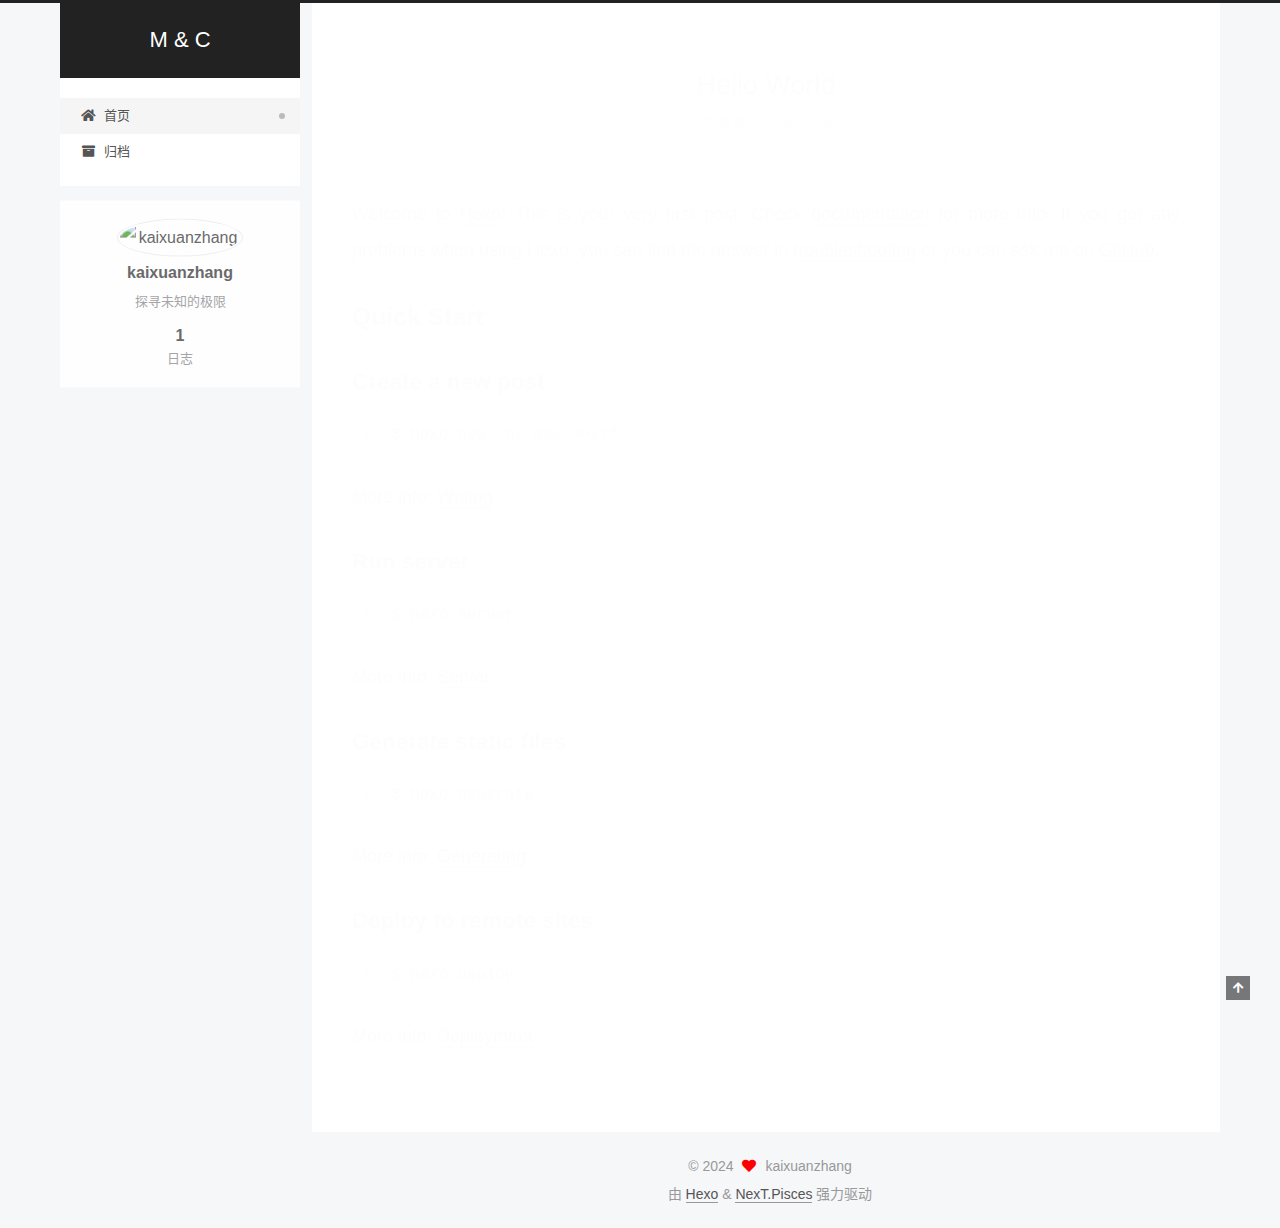
==== commit 7fa61c21: "Site updated: 2024-04-05 06:16:00" ====
--- a/index.html
+++ b/index.html
@@ -150,7 +150,7 @@
     <link itemprop="mainEntityOfPage" href="http://example.com/2024/04/05/hello-world/">
 
     <span hidden itemprop="author" itemscope itemtype="http://schema.org/Person">
-      <meta itemprop="image" content="/images/avatar.gif">
+      <meta itemprop="image" content="https://i.postimg.cc/h4yrQ2y1/wallhaven-jxy3zm.png">
       <meta itemprop="name" content="kaixuanzhang">
       <meta itemprop="description" content="探寻未知的极限">
     </span>
@@ -271,6 +271,8 @@
 
       <div class="site-overview-wrap sidebar-panel">
         <div class="site-author motion-element" itemprop="author" itemscope itemtype="http://schema.org/Person">
+    <img class="site-author-image" itemprop="image" alt="kaixuanzhang"
+      src="https://i.postimg.cc/h4yrQ2y1/wallhaven-jxy3zm.png">
   <p class="site-author-name" itemprop="name">kaixuanzhang</p>
   <div class="site-description" itemprop="description">探寻未知的极限</div>
 </div>
@@ -367,5 +369,7 @@
 
   
 
+  
+
 </body>
 </html>
--- a/css/main.css
+++ b/css/main.css
@@ -1141,6 +1141,7 @@
   margin: 0 auto;
   max-width: 120px;
   padding: 2px;
+  border-radius: 50%;
 }
 .site-author-name {
   color: var(--text-color);
@@ -1168,7 +1169,7 @@
 }
 .links-of-author a::before,
 .links-of-author span.exturl::before {
-  background: #fcfbc3;
+  background: #e94621;
   border-radius: 50%;
   content: ' ';
   display: inline-block;
@@ -2141,6 +2142,13 @@
 .tag-cloud a:hover {
   color: var(--link-hover-color) !important;
 }
+mjx-container[jax="CHTML"][display="true"],
+.has-jax {
+  overflow: auto hidden;
+}
+mjx-container + br {
+  display: none;
+}
 .header {
   margin: 0 auto;
   position: relative;
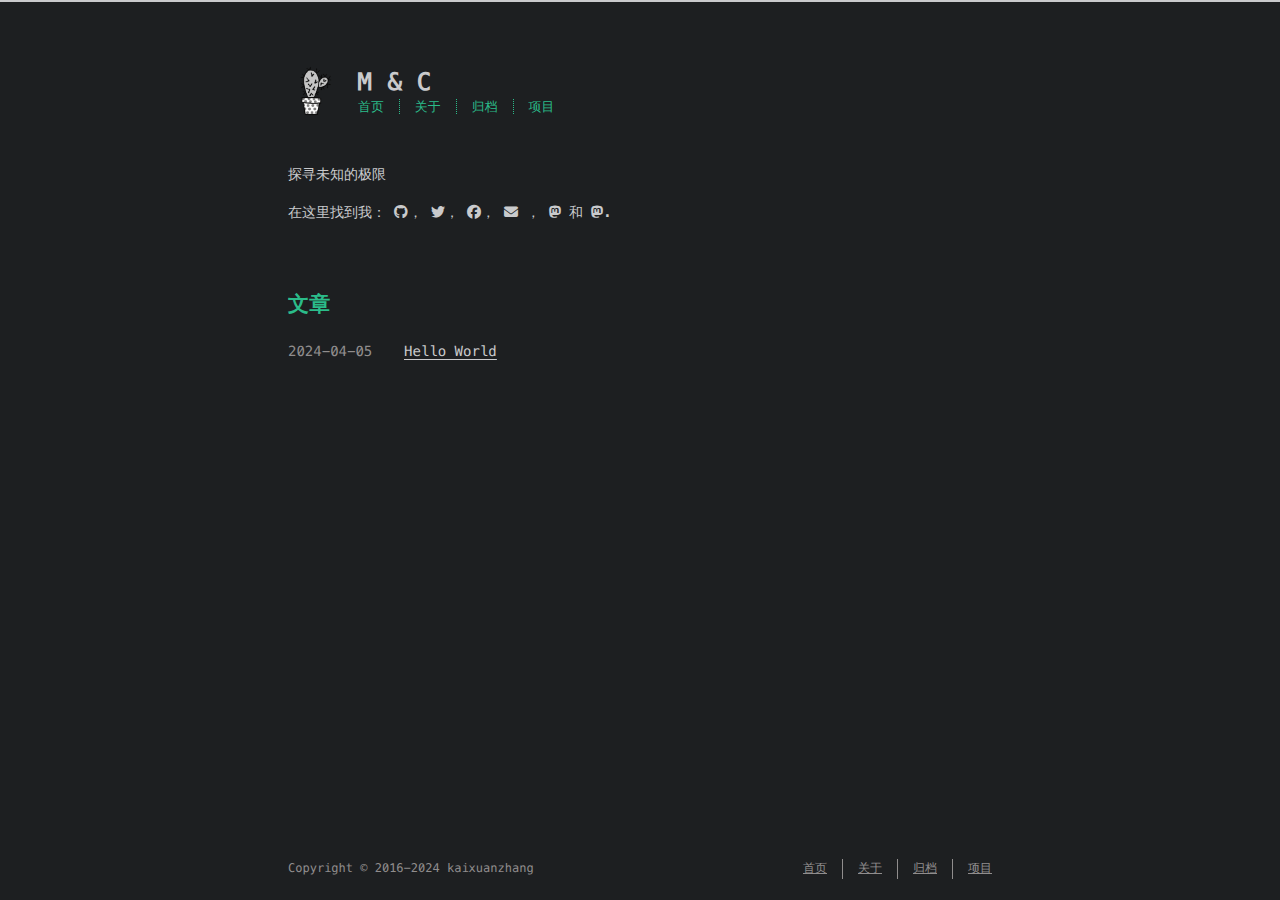
==== commit 6dd26b31: "Site updated: 2024-04-05 16:43:30" ====
--- a/index.html
+++ b/index.html
@@ -1,26 +1,12 @@
 <!DOCTYPE html>
-<html lang="zh-CN">
+<html lang=zh>
 <head>
-  <meta charset="UTF-8">
-<meta name="viewport" content="width=device-width, initial-scale=1, maximum-scale=2">
-<meta name="theme-color" content="#222">
-<meta name="generator" content="Hexo 7.1.1">
-  <link rel="apple-touch-icon" sizes="180x180" href="/images/apple-touch-icon-next.png">
-  <link rel="icon" type="image/png" sizes="32x32" href="/images/favicon-32x32-next.png">
-  <link rel="icon" type="image/png" sizes="16x16" href="/images/favicon-16x16-next.png">
-  <link rel="mask-icon" href="/images/logo.svg" color="#222">
-
-<link rel="stylesheet" href="/css/main.css">
-
-
-<link rel="stylesheet" href="/lib/font-awesome/css/all.min.css">
-
-<script id="hexo-configurations">
-    var NexT = window.NexT || {};
-    var CONFIG = {"hostname":"example.com","root":"/","scheme":"Pisces","version":"7.8.0","exturl":false,"sidebar":{"position":"left","display":"post","padding":18,"offset":12,"onmobile":false},"copycode":{"enable":false,"show_result":false,"style":null},"back2top":{"enable":true,"sidebar":false,"scrollpercent":false},"bookmark":{"enable":false,"color":"#222","save":"auto"},"fancybox":false,"mediumzoom":false,"lazyload":false,"pangu":false,"comments":{"style":"tabs","active":null,"storage":true,"lazyload":false,"nav":null},"algolia":{"hits":{"per_page":10},"labels":{"input_placeholder":"Search for Posts","hits_empty":"We didn't find any results for the search: ${query}","hits_stats":"${hits} results found in ${time} ms"}},"localsearch":{"enable":false,"trigger":"auto","top_n_per_article":1,"unescape":false,"preload":false},"motion":{"enable":true,"async":false,"transition":{"post_block":"fadeIn","post_header":"slideDownIn","post_body":"slideDownIn","coll_header":"slideLeftIn","sidebar":"slideUpIn"}}};
-  </script>
-
-  <meta name="description" content="探寻未知的极限">
+    <!-- so meta -->
+    <meta charset="utf-8">
+    <meta http-equiv="X-UA-Compatible" content="IE=edge">
+    <meta name="HandheldFriendly" content="True">
+    <meta name="viewport" content="width=device-width, initial-scale=1, maximum-scale=5" />
+    <meta name="description" content="探寻未知的极限">
 <meta property="og:type" content="website">
 <meta property="og:title" content="M &amp; C">
 <meta property="og:url" content="http://example.com/index.html">
@@ -29,347 +15,239 @@
 <meta property="og:locale" content="zh_CN">
 <meta property="article:author" content="kaixuanzhang">
 <meta name="twitter:card" content="summary">
-
-<link rel="canonical" href="http://example.com/">
-
-
-<script id="page-configurations">
-  // https://hexo.io/docs/variables.html
-  CONFIG.page = {
-    sidebar: "",
-    isHome : true,
-    isPost : false,
-    lang   : 'zh-CN'
-  };
-</script>
-
-  <title>M & C</title>
-  
-
-
-
-
-
-
-  <noscript>
-  <style>
-  .use-motion .brand,
-  .use-motion .menu-item,
-  .sidebar-inner,
-  .use-motion .post-block,
-  .use-motion .pagination,
-  .use-motion .comments,
-  .use-motion .post-header,
-  .use-motion .post-body,
-  .use-motion .collection-header { opacity: initial; }
-
-  .use-motion .site-title,
-  .use-motion .site-subtitle {
-    opacity: initial;
-    top: initial;
-  }
-
-  .use-motion .logo-line-before i { left: initial; }
-  .use-motion .logo-line-after i { right: initial; }
-  </style>
-</noscript>
-
-</head>
-
-<body itemscope itemtype="http://schema.org/WebPage">
-  <div class="container use-motion">
-    <div class="headband"></div>
-
-    <header class="header" itemscope itemtype="http://schema.org/WPHeader">
-      <div class="header-inner"><div class="site-brand-container">
-  <div class="site-nav-toggle">
-    <div class="toggle" aria-label="切换导航栏">
-      <span class="toggle-line toggle-line-first"></span>
-      <span class="toggle-line toggle-line-middle"></span>
-      <span class="toggle-line toggle-line-last"></span>
+    
+    
+      
+        
+          <link rel="shortcut icon" href="/images/favicon.ico">
+        
+      
+      
+        
+          <link rel="icon" type="image/png" href="/images/favicon-192x192.png" sizes="192x192">
+        
+      
+      
+        
+          <link rel="apple-touch-icon" sizes="180x180" href="/images/apple-touch-icon.png">
+        
+      
+    
+    <!-- title -->
+    <title>M &amp; C</title>
+    <!-- async scripts -->
+    <!-- Google Analytics -->
+
+
+    <!-- Umami Analytics -->
+
+
+    <!-- styles -->
+    
+<link rel="stylesheet" href="/css/style.css">
+
+    <!-- persian styles -->
+    
+    <!-- rss -->
+    
+    
+	<!-- mathjax -->
+	
+<meta name="generator" content="Hexo 7.1.1"></head>
+
+<body class="max-width mx-auto px3 ltr">
+    
+    <div class="content index py4 h-card">
+        
+          <header id="header">
+  <a class="u-url u-uid" href="/">
+  
+    
+      <img id="logo" alt class="u-logo" src="/images/logo.png" />
+    
+  
+    <div id="title">
+      <h1 class="p-name">M &amp; C</h1>
     </div>
+  </a>
+  <div id="nav">
+    <ul>
+      <li class="icon">
+        <a href="#" aria-label="目录"><i class="fa-solid fa-bars fa-2x"></i></a>
+      </li>
+      <!--
+     --><li><a href="/">首页</a></li><!--
+   --><!--
+     --><li><a href="/about/">关于</a></li><!--
+   --><!--
+     --><li><a href="/archives/">归档</a></li><!--
+   --><!--
+     --><li><a target="_blank" rel="noopener" href="http://github.com/probberechts">项目</a></li><!--
+   -->
+    </ul>
   </div>
-
-  <div class="site-meta">
-
-    <a href="/" class="brand" rel="start">
-      <span class="logo-line-before"><i></i></span>
-      <h1 class="site-title">M & C</h1>
-      <span class="logo-line-after"><i></i></span>
-    </a>
+</header>
+
+        
+        <section id="about" class="p-note">
+  
+    <p>探寻未知的极限</p>
+
+  
+  
+    <p>
+      在这里找到我：
+      
+      
+      
+        
+        
+          <a class="icon u-url" target="_blank" rel="noopener me" href="http://github.com/probberechts/cactus-dark" aria-label="github" title="github">
+            <i class="fa-brands fa-github"></i><!--
+      ---></a><!--
+    ---><!--
+    --->， 
+        
+      
+        
+        
+          <a class="icon u-url" target="_blank" rel="noopener me" href="/" aria-label="twitter" title="twitter">
+            <i class="fa-brands fa-twitter"></i><!--
+      ---></a><!--
+    ---><!--
+    --->， 
+        
+      
+        
+        
+          <a class="icon u-url" target="_blank" rel="noopener me" href="/" aria-label="facebook" title="facebook">
+            <i class="fa-brands fa-facebook"></i><!--
+      ---></a><!--
+    ---><!--
+    --->， 
+        
+      
+        
+        
+          <a class="icon u-email" target="_blank" rel="noopener" href="mailto:name@email.com" aria-label="mail" title="mail">
+            <i class="fa-solid fa-envelope"></i><!--
+      ---></a>
+        <!--
+    --->， 
+        
+      
+        
+        
+          <a class="icon u-url" target="_blank" rel="noopener me" href="https://mastodon.social/@alice" aria-label="mastodon.social" title="mastodon.social">
+            <i class="fa-brands fa-mastodon"></i><!--
+      ---></a><!--
+    ---><!--
+    ---> 和 
+        
+      
+        
+        
+          <a class="icon u-url" target="_blank" rel="noopener me" href="https://fosstodon.org/@alice" aria-label="fosstodon.org" title="fosstodon.org">
+            <i class="fa-brands fa-mastodon"></i><!--
+      ---></a><!--
+    ---><!--
+    --->.
+        
+      
+    </p>
+  
+</section>
+
+<section id="writing">
+  <span class="h1"><a href="/archives/">文章</a></span>
+  
+  <ul class="post-list">
+    
+    
+      
+    
+    
+      <li class="post-item">
+        
+    <div class="meta">
+      
+        
+          <time datetime="2024-04-04T17:35:37.646Z" class="dt-published" itemprop="datePublished">2024-04-05</time>
+        
+      
+    </div>
+
+
+        <span>
+    
+        <a class="" href="/2024/04/05/hello-world/">Hello World</a>
+    
+
+
+</span>
+      </li>
+    
+  </ul>
+  
+</section>
+
+
+
+        
+        <footer id="footer">
+  <div class="footer-left">
+    Copyright &copy;
+    
+    
+    2016-2024
+    kaixuanzhang
   </div>
-
-  <div class="site-nav-right">
-    <div class="toggle popup-trigger">
+  <div class="footer-right">
+    <nav>
+      <ul>
+        <!--
+       --><li><a href="/">首页</a></li><!--
+     --><!--
+       --><li><a href="/about/">关于</a></li><!--
+     --><!--
+       --><li><a href="/archives/">归档</a></li><!--
+     --><!--
+       --><li><a target="_blank" rel="noopener" href="http://github.com/probberechts">项目</a></li><!--
+     -->
+      </ul>
+    </nav>
+  </div>
+</footer>
+
     </div>
-  </div>
-</div>
-
-
-
-
-<nav class="site-nav">
-  <ul id="menu" class="main-menu menu">
-        <li class="menu-item menu-item-home">
-
-    <a href="/" rel="section"><i class="fa fa-home fa-fw"></i>首页</a>
-
-  </li>
-        <li class="menu-item menu-item-archives">
-
-    <a href="/archives/" rel="section"><i class="fa fa-archive fa-fw"></i>归档</a>
-
-  </li>
-  </ul>
-</nav>
-
-
-
-
-</div>
-    </header>
-
-    
-  <div class="back-to-top">
-    <i class="fa fa-arrow-up"></i>
-    <span>0%</span>
-  </div>
-
-
-    <main class="main">
-      <div class="main-inner">
-        <div class="content-wrap">
-          
-
-          <div class="content index posts-expand">
-            
-      
-  
-  
-  <article itemscope itemtype="http://schema.org/Article" class="post-block" lang="zh-CN">
-    <link itemprop="mainEntityOfPage" href="http://example.com/2024/04/05/hello-world/">
-
-    <span hidden itemprop="author" itemscope itemtype="http://schema.org/Person">
-      <meta itemprop="image" content="https://i.postimg.cc/h4yrQ2y1/wallhaven-jxy3zm.png">
-      <meta itemprop="name" content="kaixuanzhang">
-      <meta itemprop="description" content="探寻未知的极限">
-    </span>
-
-    <span hidden itemprop="publisher" itemscope itemtype="http://schema.org/Organization">
-      <meta itemprop="name" content="M & C">
-    </span>
-      <header class="post-header">
-        <h2 class="post-title" itemprop="name headline">
-          
-            <a href="/2024/04/05/hello-world/" class="post-title-link" itemprop="url">Hello World</a>
-        </h2>
-
-        <div class="post-meta">
-            <span class="post-meta-item">
-              <span class="post-meta-item-icon">
-                <i class="far fa-calendar"></i>
-              </span>
-              <span class="post-meta-item-text">发表于</span>
-
-              <time title="创建时间：2024-04-05 01:35:37" itemprop="dateCreated datePublished" datetime="2024-04-05T01:35:37+08:00">2024-04-05</time>
-            </span>
-
-          
-
-        </div>
-      </header>
-
-    
-    
-    
-    <div class="post-body" itemprop="articleBody">
-
-      
-          <p>Welcome to <a target="_blank" rel="noopener" href="https://hexo.io/">Hexo</a>! This is your very first post. Check <a target="_blank" rel="noopener" href="https://hexo.io/docs/">documentation</a> for more info. If you get any problems when using Hexo, you can find the answer in <a target="_blank" rel="noopener" href="https://hexo.io/docs/troubleshooting.html">troubleshooting</a> or you can ask me on <a target="_blank" rel="noopener" href="https://github.com/hexojs/hexo/issues">GitHub</a>.</p>
-<h2 id="Quick-Start"><a href="#Quick-Start" class="headerlink" title="Quick Start"></a>Quick Start</h2><h3 id="Create-a-new-post"><a href="#Create-a-new-post" class="headerlink" title="Create a new post"></a>Create a new post</h3><figure class="highlight bash"><table><tr><td class="gutter"><pre><span class="line">1</span><br></pre></td><td class="code"><pre><span class="line">$ hexo new <span class="string">&quot;My New Post&quot;</span></span><br></pre></td></tr></table></figure>
-
-<p>More info: <a target="_blank" rel="noopener" href="https://hexo.io/docs/writing.html">Writing</a></p>
-<h3 id="Run-server"><a href="#Run-server" class="headerlink" title="Run server"></a>Run server</h3><figure class="highlight bash"><table><tr><td class="gutter"><pre><span class="line">1</span><br></pre></td><td class="code"><pre><span class="line">$ hexo server</span><br></pre></td></tr></table></figure>
-
-<p>More info: <a target="_blank" rel="noopener" href="https://hexo.io/docs/server.html">Server</a></p>
-<h3 id="Generate-static-files"><a href="#Generate-static-files" class="headerlink" title="Generate static files"></a>Generate static files</h3><figure class="highlight bash"><table><tr><td class="gutter"><pre><span class="line">1</span><br></pre></td><td class="code"><pre><span class="line">$ hexo generate</span><br></pre></td></tr></table></figure>
-
-<p>More info: <a target="_blank" rel="noopener" href="https://hexo.io/docs/generating.html">Generating</a></p>
-<h3 id="Deploy-to-remote-sites"><a href="#Deploy-to-remote-sites" class="headerlink" title="Deploy to remote sites"></a>Deploy to remote sites</h3><figure class="highlight bash"><table><tr><td class="gutter"><pre><span class="line">1</span><br></pre></td><td class="code"><pre><span class="line">$ hexo deploy</span><br></pre></td></tr></table></figure>
-
-<p>More info: <a target="_blank" rel="noopener" href="https://hexo.io/docs/one-command-deployment.html">Deployment</a></p>
-
-      
-    </div>
-
-    
-    
-    
-      <footer class="post-footer">
-        <div class="post-eof"></div>
-      </footer>
-  </article>
-  
-  
-  
-
-
-  
-
-
-
-          </div>
-          
-
-<script>
-  window.addEventListener('tabs:register', () => {
-    let { activeClass } = CONFIG.comments;
-    if (CONFIG.comments.storage) {
-      activeClass = localStorage.getItem('comments_active') || activeClass;
-    }
-    if (activeClass) {
-      let activeTab = document.querySelector(`a[href="#comment-${activeClass}"]`);
-      if (activeTab) {
-        activeTab.click();
-      }
-    }
-  });
-  if (CONFIG.comments.storage) {
-    window.addEventListener('tabs:click', event => {
-      if (!event.target.matches('.tabs-comment .tab-content .tab-pane')) return;
-      let commentClass = event.target.classList[1];
-      localStorage.setItem('comments_active', commentClass);
-    });
-  }
-</script>
-
-        </div>
-          
-  
-  <div class="toggle sidebar-toggle">
-    <span class="toggle-line toggle-line-first"></span>
-    <span class="toggle-line toggle-line-middle"></span>
-    <span class="toggle-line toggle-line-last"></span>
-  </div>
-
-  <aside class="sidebar">
-    <div class="sidebar-inner">
-
-      <ul class="sidebar-nav motion-element">
-        <li class="sidebar-nav-toc">
-          文章目录
-        </li>
-        <li class="sidebar-nav-overview">
-          站点概览
-        </li>
-      </ul>
-
-      <!--noindex-->
-      <div class="post-toc-wrap sidebar-panel">
-      </div>
-      <!--/noindex-->
-
-      <div class="site-overview-wrap sidebar-panel">
-        <div class="site-author motion-element" itemprop="author" itemscope itemtype="http://schema.org/Person">
-    <img class="site-author-image" itemprop="image" alt="kaixuanzhang"
-      src="https://i.postimg.cc/h4yrQ2y1/wallhaven-jxy3zm.png">
-  <p class="site-author-name" itemprop="name">kaixuanzhang</p>
-  <div class="site-description" itemprop="description">探寻未知的极限</div>
-</div>
-<div class="site-state-wrap motion-element">
-  <nav class="site-state">
-      <div class="site-state-item site-state-posts">
-          <a href="/archives/">
-        
-          <span class="site-state-item-count">1</span>
-          <span class="site-state-item-name">日志</span>
-        </a>
-      </div>
-  </nav>
-</div>
-
-
-
-      </div>
-
-    </div>
-  </aside>
-  <div id="sidebar-dimmer"></div>
-
-
-      </div>
-    </main>
-
-    <footer class="footer">
-      <div class="footer-inner">
-        
-
-        
-
-<div class="copyright">
-  
-  &copy; 
-  <span itemprop="copyrightYear">2024</span>
-  <span class="with-love">
-    <i class="fa fa-heart"></i>
-  </span>
-  <span class="author" itemprop="copyrightHolder">kaixuanzhang</span>
-</div>
-  <div class="powered-by">由 <a href="https://hexo.io/" class="theme-link" rel="noopener" target="_blank">Hexo</a> & <a href="https://pisces.theme-next.org/" class="theme-link" rel="noopener" target="_blank">NexT.Pisces</a> 强力驱动
-  </div>
-
-        
-
-
-
-
-
-
-
-
-      </div>
-    </footer>
-  </div>
-
-  
-  <script src="/lib/anime.min.js"></script>
-  <script src="/lib/velocity/velocity.min.js"></script>
-  <script src="/lib/velocity/velocity.ui.min.js"></script>
-
-<script src="/js/utils.js"></script>
-
-<script src="/js/motion.js"></script>
-
-
-<script src="/js/schemes/pisces.js"></script>
-
-
-<script src="/js/next-boot.js"></script>
-
-
-
-
-  
-
-
-
-
-
-
-
-
-
-
-
-
-
-
-
-  
-
-  
-
-  
+    <!-- styles -->
+
+
+
+  <link rel="preload" as="style" href="https://cdnjs.cloudflare.com/ajax/libs/font-awesome/6.4.0/css/all.min.css" crossorigin="anonymous" onload="this.onload=null;this.rel='stylesheet'"/>
+
+
+    <!-- jquery -->
+
+  <script src="https://cdnjs.cloudflare.com/ajax/libs/jquery/3.6.0/jquery.min.js" crossorigin="anonymous"></script>
+
+
+
+
+<!-- clipboard -->
+
+
+<script src="/js/main.js"></script>
+
+<!-- search -->
+
+<!-- Baidu Analytics -->
+
+<!-- Cloudflare Analytics -->
+
+<!-- Disqus Comments -->
+
+<!-- utterances Comments -->
 
 </body>
 </html>
--- a/css/style.css
+++ b/css/style.css
@@ -0,0 +1,1670 @@
+.inline {
+  display: inline;
+}
+.block {
+  display: block;
+}
+.inline-block {
+  display: inline-block;
+}
+.table {
+  display: table;
+}
+.table-cell {
+  display: table-cell;
+}
+.overflow-hidden {
+  overflow: hidden;
+}
+.overflow-scroll {
+  overflow: scroll;
+}
+.overflow-auto {
+  overflow: auto;
+}
+.clearfix:before,
+.clearfix:after {
+  display: table;
+  content: " ";
+}
+.clearfix:after {
+  clear: both;
+}
+.left {
+  float: left;
+}
+.right {
+  float: right;
+}
+.fit {
+  max-width: 100%;
+}
+.truncate {
+  display: inline-block;
+  overflow: hidden;
+  text-overflow: ellipsis;
+  white-space: nowrap;
+}
+.max-width-1 {
+  max-width: 24rem;
+}
+.max-width-2 {
+  max-width: 32rem;
+}
+.max-width-3 {
+  max-width: 48rem;
+}
+.max-width-4 {
+  max-width: 64rem;
+}
+.border-box {
+  box-sizing: border-box;
+}
+.m0 {
+  margin: 0;
+}
+.mt0 {
+  margin-top: 0;
+}
+.mr0 {
+  margin-right: 0;
+}
+.mb0 {
+  margin-bottom: 0;
+}
+.ml0 {
+  margin-left: 0;
+}
+.mx0 {
+  margin-right: 0;
+  margin-left: 0;
+}
+.my0 {
+  margin-top: 0;
+  margin-bottom: 0;
+}
+.m1 {
+  margin: 0.5rem;
+}
+.mt1 {
+  margin-top: 0.5rem;
+}
+.mr1 {
+  margin-right: 0.5rem;
+}
+.mb1 {
+  margin-bottom: 0.5rem;
+}
+.ml1 {
+  margin-left: 0.5rem;
+}
+.mx1 {
+  margin-right: 0.5rem;
+  margin-left: 0.5rem;
+}
+.my1 {
+  margin-top: 0.5rem;
+  margin-bottom: 0.5rem;
+}
+.m2 {
+  margin: 1rem;
+}
+.mt2 {
+  margin-top: 1rem;
+}
+.mr2 {
+  margin-right: 1rem;
+}
+.mb2 {
+  margin-bottom: 1rem;
+}
+.ml2 {
+  margin-left: 1rem;
+}
+.mx2 {
+  margin-right: 1rem;
+  margin-left: 1rem;
+}
+.my2 {
+  margin-top: 1rem;
+  margin-bottom: 1rem;
+}
+.m3 {
+  margin: 2rem;
+}
+.mt3 {
+  margin-top: 2rem;
+}
+.mr3 {
+  margin-right: 2rem;
+}
+.mb3 {
+  margin-bottom: 2rem;
+}
+.ml3 {
+  margin-left: 2rem;
+}
+.mx3 {
+  margin-right: 2rem;
+  margin-left: 2rem;
+}
+.my3 {
+  margin-top: 2rem;
+  margin-bottom: 2rem;
+}
+.m4 {
+  margin: 4rem;
+}
+.mt4 {
+  margin-top: 4rem;
+}
+.mr4 {
+  margin-right: 4rem;
+}
+.mb4 {
+  margin-bottom: 4rem;
+}
+.ml4 {
+  margin-left: 4rem;
+}
+.mx4 {
+  margin-right: 4rem;
+  margin-left: 4rem;
+}
+.my4 {
+  margin-top: 4rem;
+  margin-bottom: 4rem;
+}
+.mxn1 {
+  margin-right: -0.5rem;
+  margin-left: -0.5rem;
+}
+.mxn2 {
+  margin-right: -1rem;
+  margin-left: -1rem;
+}
+.mxn3 {
+  margin-right: -2rem;
+  margin-left: -2rem;
+}
+.mxn4 {
+  margin-right: -4rem;
+  margin-left: -4rem;
+}
+.ml-auto {
+  margin-left: auto;
+}
+.mr-auto {
+  margin-right: auto;
+}
+.mx-auto {
+  margin-right: auto;
+  margin-left: auto;
+}
+.p0 {
+  padding: 0;
+}
+.pt0 {
+  padding-top: 0;
+}
+.pr0 {
+  padding-right: 0;
+}
+.pb0 {
+  padding-bottom: 0;
+}
+.pl0 {
+  padding-left: 0;
+}
+.px0 {
+  padding-right: 0;
+  padding-left: 0;
+}
+.py0 {
+  padding-top: 0;
+  padding-bottom: 0;
+}
+.p1 {
+  padding: 0.5rem;
+}
+.pt1 {
+  padding-top: 0.5rem;
+}
+.pr1 {
+  padding-right: 0.5rem;
+}
+.pb1 {
+  padding-bottom: 0.5rem;
+}
+.pl1 {
+  padding-left: 0.5rem;
+}
+.py1 {
+  padding-top: 0.5rem;
+  padding-bottom: 0.5rem;
+}
+.px1 {
+  padding-right: 0.5rem;
+  padding-left: 0.5rem;
+}
+.p2 {
+  padding: 1rem;
+}
+.pt2 {
+  padding-top: 1rem;
+}
+.pr2 {
+  padding-right: 1rem;
+}
+.pb2 {
+  padding-bottom: 1rem;
+}
+.pl2 {
+  padding-left: 1rem;
+}
+.py2 {
+  padding-top: 1rem;
+  padding-bottom: 1rem;
+}
+.px2 {
+  padding-right: 1rem;
+  padding-left: 1rem;
+}
+.p3 {
+  padding: 2rem;
+}
+.pt3 {
+  padding-top: 2rem;
+}
+.pr3 {
+  padding-right: 2rem;
+}
+.pb3 {
+  padding-bottom: 2rem;
+}
+.pl3 {
+  padding-left: 2rem;
+}
+.py3 {
+  padding-top: 2rem;
+  padding-bottom: 2rem;
+}
+.px3 {
+  padding-right: 2rem;
+  padding-left: 2rem;
+}
+.p4 {
+  padding: 4rem;
+}
+.pt4 {
+  padding-top: 4rem;
+}
+.pr4 {
+  padding-right: 4rem;
+}
+.pb4 {
+  padding-bottom: 4rem;
+}
+.pl4 {
+  padding-left: 4rem;
+}
+.py4 {
+  padding-top: 4rem;
+  padding-bottom: 4rem;
+}
+.px4 {
+  padding-right: 4rem;
+  padding-left: 4rem;
+}
+body h1,
+body .h1 {
+  display: block;
+  margin-top: 3rem;
+  margin-bottom: 1rem;
+  color: #2bbc8a;
+  letter-spacing: 0.01em;
+  font-weight: 700;
+  font-style: normal;
+  font-size: 1.5em;
+  -moz-osx-font-smoothing: grayscale;
+  -webkit-font-smoothing: antialiased;
+}
+body h2,
+body .h2 {
+  position: relative;
+  display: block;
+  margin-top: 2rem;
+  margin-bottom: 0.5rem;
+  color: #eee;
+  text-transform: none;
+  letter-spacing: normal;
+  font-weight: bold;
+  font-size: 1rem;
+}
+body h3 {
+  color: #eee;
+  text-decoration: underline;
+  font-weight: bold;
+  font-size: 0.9rem;
+}
+body h4,
+body h5,
+body h6 {
+  display: inline;
+  text-decoration: none;
+  color: #ccc;
+  font-weight: bold;
+  font-size: 0.9rem;
+}
+body h3,
+body h4,
+body h5,
+body h6 {
+  margin-top: 0.9rem;
+  margin-bottom: 0.5rem;
+}
+body hr {
+  border: 0.5px dashed #ccc;
+  opacity: 0.5;
+  margin: 0;
+  margin-top: 20px;
+  margin-bottom: 20px;
+}
+body strong {
+  font-weight: bold;
+}
+body em,
+body cite {
+  font-style: italic;
+}
+body sup,
+body sub {
+  position: relative;
+  vertical-align: baseline;
+  font-size: 0.75em;
+  line-height: 0;
+}
+body sup {
+  top: -0.5em;
+}
+body sub {
+  bottom: -0.2em;
+}
+body small {
+  font-size: 0.85em;
+}
+body acronym,
+body abbr {
+  border-bottom: 1px dotted;
+}
+body ul,
+body ol,
+body dl {
+  line-height: 1.725;
+}
+body ul ul,
+body ol ul,
+body ul ol,
+body ol ol {
+  margin-top: 0;
+  margin-bottom: 0;
+}
+body ol {
+  list-style: decimal;
+}
+body dt {
+  font-weight: bold;
+}
+body table {
+  width: 100%;
+  border-collapse: collapse;
+  text-align: left;
+  font-size: 12px;
+  overflow: auto;
+  display: block;
+}
+body th {
+  padding: 8px;
+  border-bottom: 1px dashed #908d8d;
+  color: #eee;
+  font-weight: bold;
+  font-size: 13px;
+}
+body td {
+  padding: 0 8px;
+  border-bottom: none;
+}
+@font-face {
+  font-style: normal;
+  font-family: "Meslo LG";
+  src: local("Meslo LG S"), url("../lib/meslo-LG/MesloLGS-Regular.ttf") format("truetype");
+}
+*,
+*:before,
+*:after {
+  box-sizing: border-box;
+}
+/* Scroll bar */
+/* For Firefox */
+* {
+  scrollbar-color: #999 transparent;
+}
+/* For Chrome, Edge, and Safari */
+*::-webkit-scrollbar {
+  width: 8px;
+  height: 6px;
+}
+*::-webkit-scrollbar-track {
+  background: transparent;
+}
+*::-webkit-scrollbar-thumb {
+  background-color: #999;
+  border-radius: 6px;
+}
+*::-webkit-scrollbar-thumb:hover {
+  background-color: #7a7a7a;
+}
+*::-webkit-scrollbar-thumb:active {
+  background-color: #6b6b6b;
+}
+html {
+  margin: 0;
+  padding: 0;
+  height: 100%;
+  border-top: 2px solid #c9cacc;
+  -webkit-text-size-adjust: 100%;
+  -ms-text-size-adjust: 100%;
+}
+body {
+  margin: 0;
+  height: 100%;
+  background-color: #1d1f21;
+  color: #c9cacc;
+  font-weight: 400;
+  font-size: 14px;
+  font-family: "Menlo", "Meslo LG", monospace;
+  line-height: 1.725;
+  text-rendering: geometricPrecision;
+  -moz-osx-font-smoothing: grayscale;
+  -webkit-font-smoothing: antialiased;
+}
+.content {
+  position: relative;
+  display: flex;
+  flex-direction: column;
+  min-height: 100%;
+  overflow-wrap: break-word;
+}
+.content p {
+  hyphens: auto;
+  -moz-hyphens: auto;
+  -ms-hyphens: auto;
+  -webkit-hyphens: auto;
+}
+.content code {
+  hyphens: manual;
+  -moz-hyphens: manual;
+  -ms-hyphens: manual;
+  -webkit-hyphens: manual;
+}
+.content a {
+  color: #c9cacc;
+  text-decoration: none;
+  background-image: linear-gradient(transparent, transparent 5px, #c9cacc 5px, #c9cacc);
+  background-position: bottom;
+  background-size: 100% 6px;
+  background-repeat: repeat-x;
+}
+.content a:hover {
+  background-image: linear-gradient(transparent, transparent 4px, #d480aa 4px, #d480aa);
+}
+.content a.icon {
+  background: none;
+}
+.content a.icon:hover {
+  color: #d480aa;
+}
+.content h1 a,
+.content .h1 a,
+.content h2 a,
+.content h3 a,
+.content h4 a,
+.content h5 a,
+.content h6 a {
+  background: none;
+  color: inherit;
+  text-decoration: none;
+}
+.content h1 a:hover,
+.content .h1 a:hover,
+.content h2 a:hover,
+.content h3 a:hover,
+.content h4 a:hover,
+.content h5 a:hover,
+.content h6 a:hover {
+  background-image: linear-gradient(transparent, transparent 6px, #d480aa 6px, #d480aa);
+  background-position: bottom;
+  background-size: 100% 6px;
+  background-repeat: repeat-x;
+}
+.content h6 a {
+  background: none;
+  color: inherit;
+  text-decoration: none;
+}
+.content h6 a:hover {
+  background-image: linear-gradient(transparent, transparent 6px, #d480aa 6px, #d480aa);
+  background-position: bottom;
+  background-size: 100% 6px;
+  background-repeat: repeat-x;
+}
+@media (min-width: 540px) {
+  .image-wrap {
+    flex-direction: row;
+    margin-bottom: 2rem;
+  }
+  .image-wrap .image-block {
+    flex: 1 0 35%;
+    margin-right: 2rem;
+  }
+  .image-wrap p {
+    flex: 1 0 65%;
+  }
+}
+.max-width {
+  max-width: 48rem;
+}
+@media (max-width: 480px) {
+  .px3 {
+    padding-right: 1rem;
+    padding-left: 1rem;
+  }
+  .my4 {
+    margin-top: 2rem;
+    margin-bottom: 2rem;
+  }
+}
+@media (min-width: 480px) {
+  p {
+    text-align: justify;
+  }
+}
+#header {
+  margin: 0 auto 2rem;
+  width: 100%;
+}
+#header h1,
+#header .h1 {
+  margin-top: 0;
+  margin-bottom: 0;
+  color: #c9cacc;
+  letter-spacing: 0.01em;
+  font-weight: 700;
+  font-style: normal;
+  font-size: 1.5rem;
+  line-height: 2rem;
+  -moz-osx-font-smoothing: grayscale;
+  -webkit-font-smoothing: antialiased;
+}
+#header a {
+  background: none;
+  color: inherit;
+  text-decoration: none;
+}
+#header #logo {
+  display: inline-block;
+  float: left;
+  margin-right: 20px;
+  width: 50px;
+  height: 50px;
+  border-radius: 5px;
+  background-size: 50px 50px;
+  background-repeat: no-repeat;
+  filter: grayscale(100%);
+  -webkit-filter: grayscale(100%);
+}
+#header #nav {
+  color: #2bbc8a;
+  letter-spacing: 0.01em;
+  font-weight: 200;
+  font-style: normal;
+  font-size: 0.8rem;
+}
+#header #nav ul {
+  margin: 0;
+  padding: 0;
+  list-style-type: none;
+  line-height: 15px;
+}
+#header #nav ul a {
+  margin-right: 15px;
+  color: #2bbc8a;
+}
+#header #nav ul a:hover {
+  background-image: linear-gradient(transparent, transparent 5px, #2bbc8a 5px, #2bbc8a);
+  background-position: bottom;
+  background-size: 100% 6px;
+  background-repeat: repeat-x;
+}
+#header #nav ul li {
+  display: inline-block;
+  margin-right: 15px;
+  border-right: 1px dotted;
+  border-color: #2bbc8a;
+  vertical-align: middle;
+}
+#header #nav ul .icon {
+  display: none;
+}
+#header #nav ul li:last-child {
+  margin-right: 0;
+  border-right: 0;
+}
+#header #nav ul li:last-child a {
+  margin-right: 0;
+}
+#header:hover #logo {
+  filter: none;
+  -webkit-filter: none;
+}
+@media screen and (max-width: 480px) {
+  #header #title {
+    display: table;
+    margin-right: 5rem;
+    min-height: 50px;
+  }
+  #header #title h1 {
+    display: table-cell;
+    vertical-align: middle;
+  }
+  #header #nav ul a:hover {
+    background: none;
+  }
+  #header #nav ul li {
+    display: none;
+    border-right: 0;
+  }
+  #header #nav ul li.icon {
+    position: absolute;
+    top: 77px;
+    right: 1rem;
+    display: inline-block;
+    text-align: center;
+  }
+  #header #nav ul.responsive li {
+    display: block;
+  }
+  #header #nav ul a[aria-label="Menu"] {
+    display: inline-block;
+    min-width: 48px;
+    min-height: 48px;
+  }
+  #header #nav li:not(:first-child) {
+    padding-top: 1rem;
+    padding-left: 70px;
+    font-size: 1rem;
+  }
+}
+#header-post {
+  position: fixed;
+  top: 2rem;
+  right: 0;
+  display: inline-block;
+  float: right;
+  z-index: 100;
+}
+#header-post a {
+  background: none;
+  color: inherit;
+  text-decoration: none;
+}
+#header-post a.icon {
+  background: none;
+}
+#header-post a.icon:hover {
+  color: #d480aa;
+}
+#header-post ol {
+  list-style-type: none;
+}
+#header-post ul {
+  display: inline-block;
+  margin: 0;
+  padding: 0;
+  list-style-type: none;
+}
+#header-post ul li {
+  display: inline-block;
+  margin-right: 15px;
+  vertical-align: middle;
+}
+#header-post ul li:last-child {
+  margin-right: 0;
+}
+#header-post #menu-icon {
+  float: right;
+  margin-right: 2rem;
+  margin-left: 15px;
+}
+#header-post #menu-icon:hover {
+  color: #2bbc8a;
+}
+#header-post #menu-icon-tablet {
+  float: right;
+  margin-right: 2rem;
+  margin-left: 15px;
+}
+#header-post #menu-icon-tablet:hover {
+  color: #2bbc8a;
+}
+#header-post #top-icon-tablet {
+  position: fixed;
+  right: 2rem;
+  bottom: 2rem;
+  margin-right: 2rem;
+  margin-left: 15px;
+}
+#header-post #top-icon-tablet:hover {
+  color: #2bbc8a;
+}
+#header-post .active {
+  color: #2bbc8a;
+}
+#header-post #menu {
+  display: none;
+  margin-right: 2rem;
+}
+#header-post #nav {
+  color: #2bbc8a;
+  letter-spacing: 0.01em;
+  font-weight: 200;
+  font-style: normal;
+  font-size: 0.8rem;
+}
+#header-post #nav ul {
+  line-height: 15px;
+}
+#header-post #nav ul a {
+  margin-right: 15px;
+  color: #2bbc8a;
+}
+#header-post #nav ul a:hover {
+  background-image: linear-gradient(transparent, transparent 5px, #2bbc8a 5px, #2bbc8a);
+  background-position: bottom;
+  background-size: 100% 6px;
+  background-repeat: repeat-x;
+}
+#header-post #nav ul li {
+  border-right: 1px dotted #2bbc8a;
+}
+#header-post #nav ul li:last-child {
+  margin-right: 0;
+  border-right: 0;
+}
+#header-post #nav ul li:last-child a {
+  margin-right: 0;
+}
+#header-post #actions {
+  float: right;
+  margin-top: 2rem;
+  margin-right: 2rem;
+  width: 100%;
+  text-align: right;
+}
+#header-post #actions ul {
+  display: block;
+}
+#header-post #actions .info {
+  display: block;
+  font-style: italic;
+}
+#header-post #share {
+  clear: both;
+  padding-top: 1rem;
+  padding-right: 2rem;
+  text-align: right;
+}
+#header-post #share li {
+  display: block;
+  margin: 0;
+}
+#header-post #toc {
+  float: right;
+  clear: both;
+  overflow: auto;
+  margin-top: 1rem;
+  padding-right: 2rem;
+  max-width: 20em;
+  max-height: calc(95vh - 7rem);
+  text-align: right;
+}
+#header-post #toc a:hover {
+  color: #d480aa;
+}
+#header-post #toc .toc-level-1 > .toc-link {
+  display: none;
+}
+#header-post #toc .toc-level-2 {
+  color: #c9cacc;
+  font-size: 0.8rem;
+}
+#header-post #toc .toc-level-2:before {
+  color: #2bbc8a;
+  content: "#";
+}
+#header-post #toc .toc-level-3 {
+  color: #908d8d;
+  font-size: 0.7rem;
+}
+#header-post #toc .toc-level-4 {
+  color: #747070;
+  font-size: 0.4rem;
+}
+#header-post #toc .toc-level-5 {
+  display: none;
+}
+#header-post #toc .toc-level-6 {
+  display: none;
+}
+#header-post #toc .toc-number {
+  display: none;
+}
+@media screen and (max-width: 500px) {
+  #header-post {
+    display: none;
+  }
+}
+@media screen and (max-width: 900px) {
+  #header-post #menu-icon {
+    display: none;
+  }
+  #header-post #actions {
+    display: none;
+  }
+}
+@media screen and (max-width: 1199px) {
+  #header-post #toc {
+    display: none;
+  }
+}
+@media screen and (min-width: 900px) {
+  #header-post #menu-icon-tablet {
+    display: none !important;
+  }
+  #header-post #top-icon-tablet {
+    display: none !important;
+  }
+}
+@media screen and (min-width: 1199px) {
+  #header-post #actions {
+    width: auto;
+  }
+  #header-post #actions ul {
+    display: inline-block;
+    float: right;
+  }
+  #header-post #actions .info {
+    display: inline;
+    float: left;
+    margin-right: 2rem;
+    font-style: italic;
+  }
+}
+@media print {
+  #header-post {
+    display: none;
+  }
+  #footer-post-container {
+    display: none;
+  }
+}
+#footer-post {
+  position: fixed;
+  right: 0;
+  bottom: 0;
+  left: 0;
+  z-index: 5000000;
+  width: 100%;
+  border-top: 1px solid #908d8d;
+  background: #212326;
+  transition: opacity 0.2s;
+}
+#footer-post a {
+  background: none;
+  color: inherit;
+  text-decoration: none;
+}
+#footer-post a.icon {
+  background: none;
+}
+#footer-post a.icon:hover {
+  color: #d480aa;
+}
+#footer-post #nav-footer {
+  padding-right: 1rem;
+  padding-left: 1rem;
+  background: #323539;
+  text-align: center;
+}
+#footer-post #nav-footer a {
+  color: #2bbc8a;
+  font-size: 1em;
+}
+#footer-post #nav-footer a:hover {
+  background-image: linear-gradient(transparent, transparent 5px, #2bbc8a 5px, #2bbc8a);
+  background-position: bottom;
+  background-size: 100% 6px;
+  background-repeat: repeat-x;
+}
+#footer-post #nav-footer ul {
+  display: table;
+  margin: 0;
+  padding: 0;
+  width: 100%;
+  list-style-type: none;
+}
+#footer-post #nav-footer ul li {
+  display: inline-table;
+  padding: 10px;
+  width: 20%;
+  vertical-align: middle;
+}
+#footer-post #actions-footer {
+  overflow: auto;
+  margin-top: 1rem;
+  margin-bottom: 1rem;
+  padding-right: 1rem;
+  padding-left: 1rem;
+  width: 100%;
+  text-align: center;
+  white-space: nowrap;
+}
+#footer-post #actions-footer a {
+  display: inline-block;
+  padding-left: 1rem;
+  color: #2bbc8a;
+}
+#footer-post #share-footer {
+  padding-right: 1rem;
+  padding-left: 1rem;
+  background: #323539;
+  text-align: center;
+}
+#footer-post #share-footer ul {
+  display: table;
+  margin: 0;
+  padding: 0;
+  width: 100%;
+  list-style-type: none;
+}
+#footer-post #share-footer ul li {
+  display: inline-table;
+  padding: 10px;
+  width: 20%;
+  vertical-align: middle;
+}
+#footer-post #toc-footer {
+  clear: both;
+  padding-top: 1rem;
+  padding-bottom: 1rem;
+  background: #323539;
+  text-align: left;
+}
+#footer-post #toc-footer ol {
+  margin: 0;
+  padding-left: 20px;
+  list-style-type: none;
+}
+#footer-post #toc-footer ol li {
+  line-height: 30px;
+}
+#footer-post #toc-footer a:hover {
+  color: #d480aa;
+}
+#footer-post #toc-footer .toc-level-1 > .toc-link {
+  display: none;
+}
+#footer-post #toc-footer .toc-level-2 {
+  color: #c9cacc;
+  font-size: 0.8rem;
+}
+#footer-post #toc-footer .toc-level-2:before {
+  color: #2bbc8a;
+  content: "#";
+}
+#footer-post #toc-footer .toc-level-3 {
+  color: #908d8d;
+  font-size: 0.7rem;
+  line-height: 15px;
+}
+#footer-post #toc-footer .toc-level-4 {
+  display: none;
+}
+#footer-post #toc-footer .toc-level-5 {
+  display: none;
+}
+#footer-post #toc-footer .toc-level-6 {
+  display: none;
+}
+#footer-post #toc-footer .toc-number {
+  display: none;
+}
+@media screen and (min-width: 500px) {
+  #footer-post-container {
+    display: none;
+  }
+}
+.post-list {
+  padding: 0;
+}
+.post-list .post-item {
+  margin-bottom: 1rem;
+  margin-left: 0;
+  list-style-type: none;
+}
+.post-list .post-item .meta {
+  display: block;
+  margin-right: 16px;
+  min-width: 100px;
+  color: #908d8d;
+  font-size: 14px;
+}
+@media (min-width: 480px) {
+  .post-list .post-item {
+    display: flex;
+    margin-bottom: 5px;
+  }
+  .post-list .post-item .meta {
+    text-align: left;
+  }
+}
+.project-list {
+  padding: 0;
+  list-style: none;
+}
+.project-list .project-item {
+  margin-bottom: 5px;
+}
+.project-list .project-item p {
+  display: inline;
+}
+article header .posttitle {
+  margin-top: 0;
+  margin-bottom: 0;
+  text-transform: none;
+  font-size: 1.5em;
+  line-height: 1.25;
+}
+article header .meta {
+  margin-top: 0;
+  margin-bottom: 1rem;
+}
+article header .meta * {
+  color: #ccc;
+  font-size: 0.85rem;
+}
+article header .author {
+  text-transform: uppercase;
+  letter-spacing: 0.01em;
+  font-weight: 700;
+}
+article header .postdate {
+  display: inline;
+}
+article .content h2:before {
+  position: absolute;
+  top: -4px;
+  left: -1rem;
+  color: #2bbc8a;
+  content: "#";
+  font-weight: bold;
+  font-size: 1.2rem;
+}
+article .content img,
+article .content video {
+  display: block;
+  margin: auto;
+  max-width: 100%;
+  height: auto;
+}
+article .content .video-container {
+  position: relative;
+  overflow: hidden;
+  padding-top: 56.25%;
+  height: 0;
+}
+article .content .video-container iframe,
+article .content .video-container object,
+article .content .video-container embed {
+  position: absolute;
+  top: 0;
+  left: 0;
+  margin-top: 0;
+  width: 100%;
+  height: 100%;
+}
+article .content blockquote {
+  margin: 1rem 10px;
+  padding: 0.5em 10px;
+  background: inherit;
+  color: #ccffb6;
+  quotes: "\201C" "\201D" "\2018" "\2019";
+  font-weight: bold;
+}
+article .content blockquote p {
+  margin: 0;
+}
+article .content blockquote:before {
+  margin-right: 0.25em;
+  color: #ccffb6;
+  content: "\201C";
+  vertical-align: -0.4em;
+  font-size: 2em;
+  line-height: 0.1em;
+}
+article .content blockquote footer {
+  margin: line-height 0;
+  color: #908d8d;
+  font-size: 12px;
+}
+article .content blockquote footer a {
+  background-image: linear-gradient(transparent, transparent 5px, #908d8d 5px, #908d8d);
+  color: #908d8d;
+}
+article .content blockquote footer a:hover {
+  background-image: linear-gradient(transparent, transparent 4px, #a6a4a4 4px, #a6a4a4);
+  color: #a6a4a4;
+}
+article .content blockquote footer cite:before {
+  padding: 0 0.5em;
+  content: "—";
+}
+article .content .pullquote {
+  margin: 0;
+  width: 45%;
+  text-align: left;
+}
+article .content .pullquote.left {
+  margin-right: 1em;
+  margin-left: 0.5em;
+}
+article .content .pullquote.right {
+  margin-right: 0.5em;
+  margin-left: 1em;
+}
+article .content .caption {
+  position: relative;
+  display: block;
+  margin-top: 0.5em;
+  color: #908d8d;
+  text-align: center;
+  font-size: 0.9em;
+}
+.posttitle {
+  text-transform: none;
+  font-size: 1.5em;
+  line-height: 1.25;
+}
+.article-tag .tag-link {
+  background-image: linear-gradient(transparent, transparent 10px, #d480aa 10px, #d480aa);
+  background-position: bottom;
+  background-size: 100% 6px;
+  background-repeat: repeat-x;
+}
+.article-tag .tag-link:before {
+  content: "#";
+}
+.article-category .category-link {
+  background-image: linear-gradient(transparent, transparent 10px, #d480aa 10px, #d480aa);
+  background-position: bottom;
+  background-size: 100% 6px;
+  background-repeat: repeat-x;
+}
+@media (min-width: 480px) {
+  .article-tag,
+  .article-category {
+    display: inline;
+  }
+  .article-tag:before,
+  .article-category:before {
+    content: "|";
+  }
+}
+#archive .post-year {
+  list-style-type: none;
+}
+#archive .post-list {
+  padding: 0;
+}
+#archive .post-list .post-item {
+  margin-bottom: 1rem;
+  margin-left: 0;
+  list-style-type: none;
+}
+#archive .post-list .post-item .meta {
+  display: block;
+  margin-right: 16px;
+  min-width: 100px;
+  color: #908d8d;
+  font-size: 14px;
+}
+@media (min-width: 480px) {
+  #archive .post-list .post-item {
+    display: flex;
+    margin-bottom: 5px;
+    margin-left: 1rem;
+  }
+  #archive .post-list .post-item .meta {
+    text-align: left;
+  }
+}
+.blog-post-comments {
+  margin-top: 4rem;
+}
+#footer {
+  position: absolute;
+  bottom: 0;
+  margin-bottom: 10px;
+  width: 100%;
+  color: #908d8d;
+  vertical-align: top;
+  text-align: center;
+  font-size: 12px;
+}
+#footer ul {
+  margin: 0;
+  padding: 0;
+  list-style: none;
+}
+#footer li {
+  display: inline-block;
+  margin-right: 15px;
+  border-right: 1px solid;
+  border-color: #908d8d;
+  vertical-align: middle;
+}
+#footer li a {
+  margin-right: 15px;
+}
+#footer li:last-child {
+  margin-right: 0;
+  border-right: 0;
+}
+#footer li:last-child a {
+  margin-right: 0;
+}
+#footer a {
+  color: #908d8d;
+  text-decoration: underline;
+  background-image: none;
+}
+#footer a:hover {
+  color: #a6a4a4;
+}
+#footer .footer-left {
+  height: 20px;
+  vertical-align: middle;
+  line-height: 20px;
+}
+@media (min-width: 39rem) {
+  #footer {
+    display: flex;
+    flex-flow: row wrap;
+    justify-content: space-between;
+    align-items: center;
+    align-content: center;
+    margin-bottom: 20px;
+  }
+  #footer .footer-left {
+    align-self: flex-start;
+    margin-right: 20px;
+  }
+  #footer .footer-right {
+    align-self: flex-end;
+  }
+}
+.pagination {
+  display: inline-block;
+  margin-top: 2rem;
+  width: 100%;
+  text-align: center;
+}
+.pagination .page-number {
+  color: #c9cacc;
+  font-size: 0.8rem;
+}
+.pagination a {
+  padding: 4px 6px;
+  border-radius: 5px;
+  background-image: none;
+  color: #c9cacc;
+  text-decoration: none;
+}
+.pagination a:hover {
+  background-image: none;
+}
+.pagination a:hover:not(.active) {
+  color: #eee;
+}
+.search-input {
+  padding: 4px 7px;
+  width: 100%;
+  outline: none;
+  border: solid 1px #ccc;
+  border-radius: 5px;
+  background-color: #1d1f21;
+  color: #c9cacc;
+  font-size: 1.2rem;
+  -webkit-border-radius: 5px;
+  -moz-border-radius: 5px;
+}
+.search-input:focus {
+  border: solid 1px #2bbc8a;
+}
+#search-result ul.search-result-list {
+  padding: 0;
+  list-style-type: none;
+}
+#search-result li {
+  margin: 2em auto;
+}
+#search-result a.search-result-title {
+  background-image: none;
+  color: #c9cacc;
+  text-transform: capitalize;
+  font-weight: bold;
+  line-height: 1.2;
+}
+#search-result p.search-result {
+  overflow: hidden;
+  margin: 0.4em auto;
+  max-height: 13em;
+  text-align: justify;
+  font-size: 0.8em;
+}
+#search-result em.search-keyword {
+  border-bottom: 1px dashed #d480aa;
+  color: #d480aa;
+  font-weight: bold;
+}
+.search-no-result {
+  display: none;
+  padding-bottom: 0.5em;
+  color: #c9cacc;
+}
+#tag-cloud .tag-cloud-title {
+  color: #908d8d;
+}
+#tag-cloud .tag-cloud-tags {
+  clear: both;
+  text-align: center;
+}
+#tag-cloud .tag-cloud-tags a {
+  display: inline-block;
+  margin: 10px;
+}
+.tooltipped {
+  position: relative;
+}
+.tooltipped::after {
+  position: absolute;
+  z-index: 1000000;
+  display: none;
+  padding: 0.2em 0.5em;
+  -webkit-font-smoothing: subpixel-antialiased;
+  color: #1d1f21;
+  font-display: swap;
+  font-weight: 400;
+  font-size: 11.200000000000001px;
+  font-family: "Menlo", "Meslo LG", monospace;
+  line-height: 1.725;
+  text-rendering: geometricPrecision;
+  text-align: center;
+  word-wrap: break-word;
+  white-space: pre;
+  content: attr(aria-label);
+  background: #c9cacc;
+  border-radius: 3px;
+  opacity: 0;
+}
+.tooltipped::before {
+  position: absolute;
+  z-index: 1000001;
+  display: none;
+  width: 0;
+  height: 0;
+  color: #c9cacc;
+  pointer-events: none;
+  content: '';
+  border: 6px solid transparent;
+  opacity: 0;
+}
+.tooltipped:hover::before,
+.tooltipped:active::before,
+.tooltipped:focus::before,
+.tooltipped:hover::after,
+.tooltipped:active::after,
+.tooltipped:focus::after {
+  display: inline-block;
+  text-decoration: none;
+  animation-name: tooltip-appear;
+  animation-duration: 0.1s;
+  animation-fill-mode: forwards;
+  animation-timing-function: ease-in;
+}
+.tooltipped-s::after,
+.tooltipped-sw::after {
+  top: 100%;
+  right: 50%;
+  margin-top: 6px;
+}
+.tooltipped-s::before,
+.tooltipped-sw::before {
+  top: auto;
+  right: 50%;
+  bottom: -7px;
+  margin-right: -6px;
+  border-bottom-color: #c9cacc;
+}
+.tooltipped-sw::after {
+  margin-right: -16px;
+}
+.tooltipped-s::after {
+  transform: translateX(50%);
+}
+@-moz-keyframes tooltip-appear {
+  from {
+    opacity: 0;
+  }
+  to {
+    opacity: 1;
+  }
+}
+@-webkit-keyframes tooltip-appear {
+  from {
+    opacity: 0;
+  }
+  to {
+    opacity: 1;
+  }
+}
+@-o-keyframes tooltip-appear {
+  from {
+    opacity: 0;
+  }
+  to {
+    opacity: 1;
+  }
+}
+@keyframes tooltip-appear {
+  from {
+    opacity: 0;
+  }
+  to {
+    opacity: 1;
+  }
+}
+#categories .category-list-title {
+  color: #908d8d;
+}
+#categories .category-list .category-list-item .category-list-count {
+  color: #908d8d;
+}
+#categories .category-list .category-list-item .category-list-count:before {
+  content: " (";
+}
+#categories .category-list .category-list-item .category-list-count:after {
+  content: ")";
+}
+.highlight {
+  background: #474949;
+  color: #d1d9e1;
+}
+.highlight .code .comment,
+.highlight .code .quote {
+  color: #969896;
+  font-style: italic;
+}
+.highlight .code .keyword,
+.highlight .code .selector-tag,
+.highlight .code .literal,
+.highlight .code .type,
+.highlight .code .addition {
+  color: #c9c;
+}
+.highlight .code .number,
+.highlight .code .selector-attr,
+.highlight .code .selector-pseudo {
+  color: #f99157;
+}
+.highlight .code .string,
+.highlight .code .doctag,
+.highlight .code .regexp {
+  color: #8abeb7;
+}
+.highlight .code .title,
+.highlight .code .name,
+.highlight .code .section,
+.highlight .code .built_in {
+  color: #b5bd68;
+}
+.highlight .code .variable,
+.highlight .code .template-variable,
+.highlight .code .selector-id,
+.highlight .code .class .title {
+  color: #fc6;
+}
+.highlight .code .section,
+.highlight .code .name,
+.highlight .code .strong {
+  font-weight: bold;
+}
+.highlight .code .symbol,
+.highlight .code .bullet,
+.highlight .code .subst,
+.highlight .code .meta,
+.highlight .code .link {
+  color: #f99157;
+}
+.highlight .code .deletion {
+  color: #dc322f;
+}
+.highlight .code .formula {
+  background: #eee8d5;
+}
+.highlight .code .attr,
+.highlight .code .attribute {
+  color: #81a2be;
+}
+.highlight .code .emphasis {
+  font-style: italic;
+}
+pre {
+  overflow-x: auto;
+  padding: 10px 15px;
+  padding-bottom: 0;
+  border: 1px dotted #908d8d;
+  border-radius: 4px;
+  font-size: 13px;
+  font-family: "Menlo", "Meslo LG", monospace;
+  line-height: 22px;
+  -webkit-border-radius: 4px;
+}
+pre code {
+  display: block;
+  padding: 0;
+  border: none;
+}
+code {
+  padding: 0 5px;
+  border: 1px dotted #908d8d;
+  border-radius: 2px;
+  -webkit-border-radius: 2px;
+}
+.highlight {
+  overflow-x: auto;
+  margin: 1rem 0;
+  padding: 10px 15px;
+  border-radius: 4px;
+  background: #212326;
+  font-family: "Menlo", "Meslo LG", monospace;
+  -webkit-border-radius: 4px;
+}
+.highlight figcaption {
+  margin: -5px 0 5px;
+  color: #908d8d;
+  font-size: 0.9em;
+  transform: scale(1);
+}
+.highlight figcaption a {
+  float: right;
+  color: #908d8d;
+  font-style: italic;
+  font-size: 0.8em;
+  background-image: linear-gradient(transparent, transparent 10px, #d480aa 10px, #d480aa);
+  background-position: bottom;
+  background-size: 100% 6px;
+  background-repeat: repeat-x;
+}
+.highlight figcaption a:hover {
+  color: #a6a4a4;
+}
+.highlight figcaption:before,
+.highlight figcaption content: "" {
+  display: table;
+}
+.highlight figcaption:after {
+  clear: both;
+}
+.highlight:hover .btn-copy {
+  opacity: 1;
+}
+.highlight .btn-copy {
+  font-size: 1.2rem;
+  position: absolute;
+  right: 20px;
+  opacity: 0;
+  transition: opacity 0.2s ease-in;
+}
+.highlight .btn-copy:hover {
+  color: #2bbc8a;
+}
+.highlight pre {
+  margin: 0;
+  padding: 0;
+  border: none;
+  background: none;
+}
+.highlight table {
+  width: auto;
+}
+.highlight td.gutter {
+  text-align: right;
+  opacity: 0.2;
+}
+.highlight .line {
+  height: 22px;
+}
+#header-post #actions {
+  direction: ltr !important;
+}
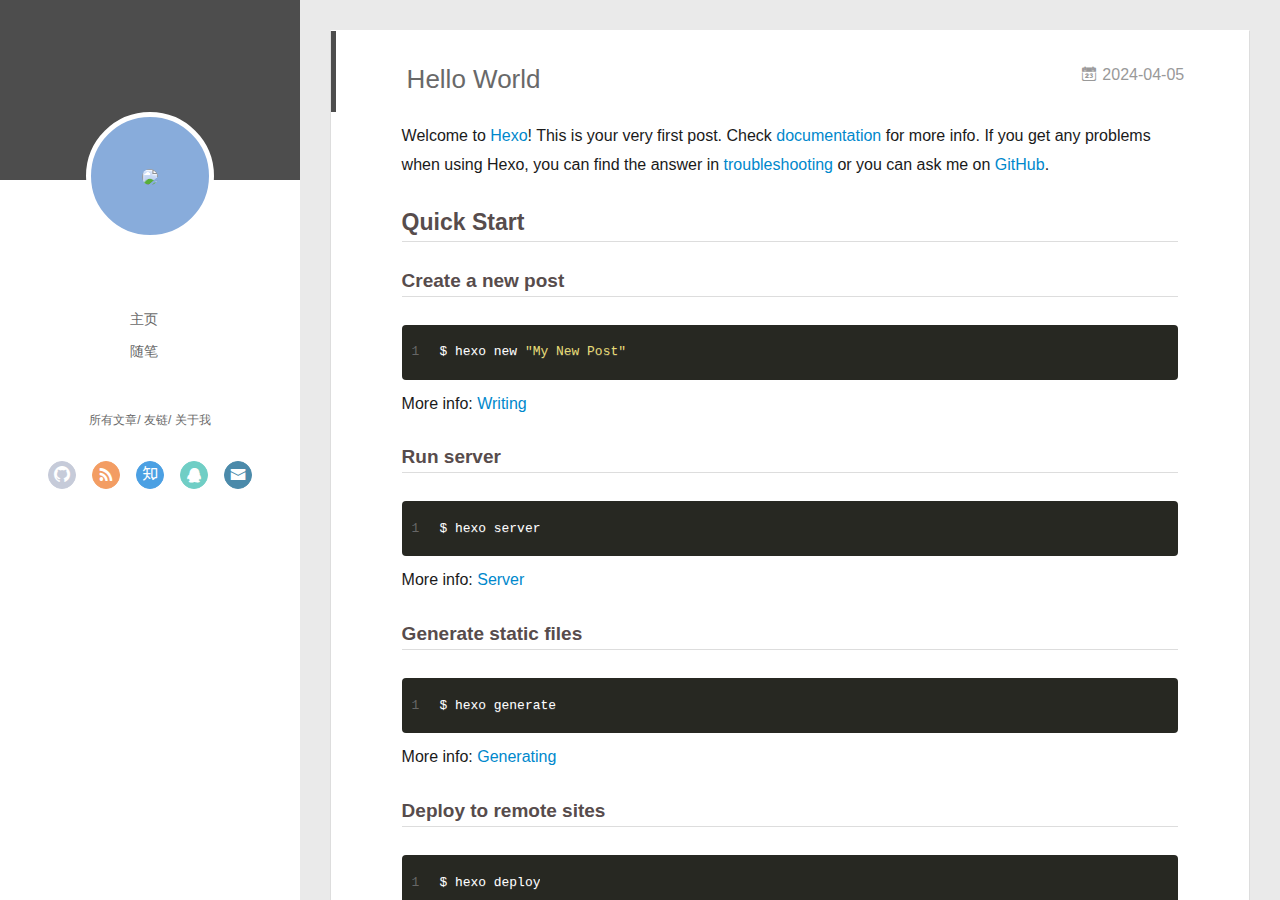
==== commit e2e65731: "Site updated: 2024-04-05 17:42:20" ====
--- a/index.html
+++ b/index.html
@@ -1,12 +1,14 @@
 <!DOCTYPE html>
-<html lang=zh>
+<html>
 <head>
-    <!-- so meta -->
-    <meta charset="utf-8">
-    <meta http-equiv="X-UA-Compatible" content="IE=edge">
-    <meta name="HandheldFriendly" content="True">
-    <meta name="viewport" content="width=device-width, initial-scale=1, maximum-scale=5" />
-    <meta name="description" content="探寻未知的极限">
+  <meta charset="utf-8">
+  
+  <meta name="renderer" content="webkit">
+  <meta http-equiv="X-UA-Compatible" content="IE=edge" >
+  <link rel="dns-prefetch" href="http://example.com">
+  <title>M &amp; C</title>
+  <meta name="viewport" content="width=device-width, initial-scale=1, maximum-scale=1">
+  <meta name="description" content="探寻未知的极限">
 <meta property="og:type" content="website">
 <meta property="og:title" content="M &amp; C">
 <meta property="og:url" content="http://example.com/index.html">
@@ -15,239 +17,489 @@
 <meta property="og:locale" content="zh_CN">
 <meta property="article:author" content="kaixuanzhang">
 <meta name="twitter:card" content="summary">
-    
-    
-      
-        
-          <link rel="shortcut icon" href="/images/favicon.ico">
-        
-      
-      
-        
-          <link rel="icon" type="image/png" href="/images/favicon-192x192.png" sizes="192x192">
-        
-      
-      
-        
-          <link rel="apple-touch-icon" sizes="180x180" href="/images/apple-touch-icon.png">
-        
-      
-    
-    <!-- title -->
-    <title>M &amp; C</title>
-    <!-- async scripts -->
-    <!-- Google Analytics -->
-
-
-    <!-- Umami Analytics -->
-
-
-    <!-- styles -->
-    
-<link rel="stylesheet" href="/css/style.css">
-
-    <!-- persian styles -->
-    
-    <!-- rss -->
-    
-    
-	<!-- mathjax -->
-	
+  
+    <link rel="alternative" href="/atom.xml" title="M &amp; C" type="application/atom+xml">
+  
+  
+    <link rel="icon" href="/favicon.png">
+  
+  <link rel="stylesheet" type="text/css" href="/./main.0cf68a.css">
+  <style type="text/css">
+  
+    #container.show {
+      background: linear-gradient(200deg,#a0cfe4,#e8c37e);
+    }
+  </style>
+  
+
+  
+
 <meta name="generator" content="Hexo 7.1.1"></head>
 
-<body class="max-width mx-auto px3 ltr">
-    
-    <div class="content index py4 h-card">
-        
-          <header id="header">
-  <a class="u-url u-uid" href="/">
-  
-    
-      <img id="logo" alt class="u-logo" src="/images/logo.png" />
-    
-  
-    <div id="title">
-      <h1 class="p-name">M &amp; C</h1>
-    </div>
-  </a>
-  <div id="nav">
-    <ul>
-      <li class="icon">
-        <a href="#" aria-label="目录"><i class="fa-solid fa-bars fa-2x"></i></a>
-      </li>
-      <!--
-     --><li><a href="/">首页</a></li><!--
-   --><!--
-     --><li><a href="/about/">关于</a></li><!--
-   --><!--
-     --><li><a href="/archives/">归档</a></li><!--
-   --><!--
-     --><li><a target="_blank" rel="noopener" href="http://github.com/probberechts">项目</a></li><!--
-   -->
+<body>
+  <div id="container" q-class="show:isCtnShow">
+    <canvas id="anm-canvas" class="anm-canvas"></canvas>
+    <div class="left-col" q-class="show:isShow">
+      
+<div class="overlay" style="background: #4d4d4d"></div>
+<div class="intrude-less">
+	<header id="header" class="inner">
+		<a href="/" class="profilepic">
+			<img src="https://p.sda1.dev/16/20bad8f244ac1560dde5b57f83268683/wallhaven-jxy3zm.png" class="js-avatar">
+		</a>
+		<hgroup>
+		  <h1 class="header-author"><a href="/"></a></h1>
+		</hgroup>
+		
+
+		<nav class="header-menu">
+			<ul>
+			
+				<li><a href="/">主页</a></li>
+	        
+				<li><a href="/tags/%E9%9A%8F%E7%AC%94/">随笔</a></li>
+	        
+			</ul>
+		</nav>
+		<nav class="header-smart-menu">
+    		
+    			
+    			<a q-on="click: openSlider(e, 'innerArchive')" href="javascript:void(0)">所有文章</a>
+    			
+            
+    			
+    			<a q-on="click: openSlider(e, 'friends')" href="javascript:void(0)">友链</a>
+    			
+            
+    			
+    			<a q-on="click: openSlider(e, 'aboutme')" href="javascript:void(0)">关于我</a>
+    			
+            
+		</nav>
+		<nav class="header-nav">
+			<div class="social">
+				
+					<a class="github" target="_blank" href="https://github.com/teencarry" title="github"><i class="icon-github"></i></a>
+		        
+					<a class="rss" target="_blank" href="#" title="rss"><i class="icon-rss"></i></a>
+		        
+					<a class="zhihu" target="_blank" href="#" title="zhihu"><i class="icon-zhihu"></i></a>
+		        
+					<a class="qq" target="_blank" href="/577840354" title="qq"><i class="icon-qq"></i></a>
+		        
+					<a class="mail" target="_blank" href="/teencarry3@gmail.com" title="mail"><i class="icon-mail"></i></a>
+		        
+			</div>
+		</nav>
+	</header>		
+</div>
+
+    </div>
+    <div class="mid-col" q-class="show:isShow,hide:isShow|isFalse">
+      
+<nav id="mobile-nav">
+  	<div class="overlay js-overlay" style="background: #4d4d4d"></div>
+	<div class="btnctn js-mobile-btnctn">
+  		<div class="slider-trigger list" q-on="click: openSlider(e)"><i class="icon icon-sort"></i></div>
+	</div>
+	<div class="intrude-less">
+		<header id="header" class="inner">
+			<div class="profilepic">
+				<img src="https://p.sda1.dev/16/20bad8f244ac1560dde5b57f83268683/wallhaven-jxy3zm.png" class="js-avatar">
+			</div>
+			<hgroup>
+			  <h1 class="header-author js-header-author"></h1>
+			</hgroup>
+			
+			
+			
+				
+			
+				
+			
+			
+			
+			<nav class="header-nav">
+				<div class="social">
+					
+						<a class="github" target="_blank" href="https://github.com/teencarry" title="github"><i class="icon-github"></i></a>
+			        
+						<a class="rss" target="_blank" href="#" title="rss"><i class="icon-rss"></i></a>
+			        
+						<a class="zhihu" target="_blank" href="#" title="zhihu"><i class="icon-zhihu"></i></a>
+			        
+						<a class="qq" target="_blank" href="/577840354" title="qq"><i class="icon-qq"></i></a>
+			        
+						<a class="mail" target="_blank" href="/teencarry3@gmail.com" title="mail"><i class="icon-mail"></i></a>
+			        
+				</div>
+			</nav>
+
+			<nav class="header-menu js-header-menu">
+				<ul style="width: 50%">
+				
+				
+					<li style="width: 50%"><a href="/">主页</a></li>
+		        
+					<li style="width: 50%"><a href="/tags/%E9%9A%8F%E7%AC%94/">随笔</a></li>
+		        
+				</ul>
+			</nav>
+		</header>				
+	</div>
+	<div class="mobile-mask" style="display:none" q-show="isShow"></div>
+</nav>
+
+      <div id="wrapper" class="body-wrap">
+        <div class="menu-l">
+          <div class="canvas-wrap">
+            <canvas data-colors="#eaeaea" data-sectionHeight="100" data-contentId="js-content" id="myCanvas1" class="anm-canvas"></canvas>
+          </div>
+          <div id="js-content" class="content-ll">
+            
+  
+    <article id="post-hello-world" class="article article-type-post  article-index" itemscope itemprop="blogPost">
+  <div class="article-inner">
+    
+      <header class="article-header">
+        
+  
+    <h1 itemprop="name">
+      <a class="article-title" href="/2024/04/05/hello-world/">Hello World</a>
+    </h1>
+  
+
+        
+        <a href="/2024/04/05/hello-world/" class="archive-article-date">
+  	<time datetime="2024-04-04T17:35:37.646Z" itemprop="datePublished"><i class="icon-calendar icon"></i>2024-04-05</time>
+</a>
+        
+      </header>
+    
+    <div class="article-entry" itemprop="articleBody">
+      
+        <p>Welcome to <a target="_blank" rel="noopener" href="https://hexo.io/">Hexo</a>! This is your very first post. Check <a target="_blank" rel="noopener" href="https://hexo.io/docs/">documentation</a> for more info. If you get any problems when using Hexo, you can find the answer in <a target="_blank" rel="noopener" href="https://hexo.io/docs/troubleshooting.html">troubleshooting</a> or you can ask me on <a target="_blank" rel="noopener" href="https://github.com/hexojs/hexo/issues">GitHub</a>.</p>
+<h2 id="Quick-Start"><a href="#Quick-Start" class="headerlink" title="Quick Start"></a>Quick Start</h2><h3 id="Create-a-new-post"><a href="#Create-a-new-post" class="headerlink" title="Create a new post"></a>Create a new post</h3><figure class="highlight bash"><table><tr><td class="gutter"><pre><span class="line">1</span><br></pre></td><td class="code"><pre><span class="line">$ hexo new <span class="string">&quot;My New Post&quot;</span></span><br></pre></td></tr></table></figure>
+
+<p>More info: <a target="_blank" rel="noopener" href="https://hexo.io/docs/writing.html">Writing</a></p>
+<h3 id="Run-server"><a href="#Run-server" class="headerlink" title="Run server"></a>Run server</h3><figure class="highlight bash"><table><tr><td class="gutter"><pre><span class="line">1</span><br></pre></td><td class="code"><pre><span class="line">$ hexo server</span><br></pre></td></tr></table></figure>
+
+<p>More info: <a target="_blank" rel="noopener" href="https://hexo.io/docs/server.html">Server</a></p>
+<h3 id="Generate-static-files"><a href="#Generate-static-files" class="headerlink" title="Generate static files"></a>Generate static files</h3><figure class="highlight bash"><table><tr><td class="gutter"><pre><span class="line">1</span><br></pre></td><td class="code"><pre><span class="line">$ hexo generate</span><br></pre></td></tr></table></figure>
+
+<p>More info: <a target="_blank" rel="noopener" href="https://hexo.io/docs/generating.html">Generating</a></p>
+<h3 id="Deploy-to-remote-sites"><a href="#Deploy-to-remote-sites" class="headerlink" title="Deploy to remote sites"></a>Deploy to remote sites</h3><figure class="highlight bash"><table><tr><td class="gutter"><pre><span class="line">1</span><br></pre></td><td class="code"><pre><span class="line">$ hexo deploy</span><br></pre></td></tr></table></figure>
+
+<p>More info: <a target="_blank" rel="noopener" href="https://hexo.io/docs/one-command-deployment.html">Deployment</a></p>
+
+      
+
+      
+    </div>
+    <div class="article-info article-info-index">
+      
+      
+      
+
+      
+        <p class="article-more-link">
+          <a class="article-more-a" href="/2024/04/05/hello-world/">展开全文 >></a>
+        </p>
+      
+
+      
+      <div class="clearfix"></div>
+    </div>
+  </div>
+</article>
+
+<aside class="wrap-side-operation">
+    <div class="mod-side-operation">
+        
+        <div class="jump-container" id="js-jump-container" style="display:none;">
+            <a href="javascript:void(0)" class="mod-side-operation__jump-to-top">
+                <i class="icon-font icon-back"></i>
+            </a>
+            <div id="js-jump-plan-container" class="jump-plan-container" style="top: -11px;">
+                <i class="icon-font icon-plane jump-plane"></i>
+            </div>
+        </div>
+        
+        
+    </div>
+</aside>
+
+
+
+
+  
+  
+
+
+          </div>
+        </div>
+      </div>
+      <footer id="footer">
+  <div class="outer">
+    <div id="footer-info">
+    	<div class="footer-left">
+    		&copy; 2024 kaixuanzhang
+    	</div>
+      	<div class="footer-right">
+      		<a href="http://hexo.io/" target="_blank">Hexo</a>  Theme <a href="https://github.com/litten/hexo-theme-yilia" target="_blank">Yilia</a> by Litten
+      	</div>
+    </div>
+  </div>
+</footer>
+    </div>
+    <script>
+	var yiliaConfig = {
+		mathjax: true,
+		isHome: true,
+		isPost: false,
+		isArchive: false,
+		isTag: false,
+		isCategory: false,
+		open_in_new: true,
+		toc_hide_index: true,
+		root: "/",
+		innerArchive: true,
+		showTags: false
+	}
+</script>
+
+<script>!function(t){function n(e){if(r[e])return r[e].exports;var i=r[e]={exports:{},id:e,loaded:!1};return t[e].call(i.exports,i,i.exports,n),i.loaded=!0,i.exports}var r={};n.m=t,n.c=r,n.p="./",n(0)}([function(t,n,r){r(195),t.exports=r(191)},function(t,n,r){var e=r(3),i=r(52),o=r(27),u=r(28),c=r(53),f="prototype",a=function(t,n,r){var s,l,h,v,p=t&a.F,d=t&a.G,y=t&a.S,g=t&a.P,b=t&a.B,m=d?e:y?e[n]||(e[n]={}):(e[n]||{})[f],x=d?i:i[n]||(i[n]={}),w=x[f]||(x[f]={});d&&(r=n);for(s in r)l=!p&&m&&void 0!==m[s],h=(l?m:r)[s],v=b&&l?c(h,e):g&&"function"==typeof h?c(Function.call,h):h,m&&u(m,s,h,t&a.U),x[s]!=h&&o(x,s,v),g&&w[s]!=h&&(w[s]=h)};e.core=i,a.F=1,a.G=2,a.S=4,a.P=8,a.B=16,a.W=32,a.U=64,a.R=128,t.exports=a},function(t,n,r){var e=r(6);t.exports=function(t){if(!e(t))throw TypeError(t+" is not an object!");return t}},function(t,n){var r=t.exports="undefined"!=typeof window&&window.Math==Math?window:"undefined"!=typeof self&&self.Math==Math?self:Function("return this")();"number"==typeof __g&&(__g=r)},function(t,n){t.exports=function(t){try{return!!t()}catch(t){return!0}}},function(t,n){var r=t.exports="undefined"!=typeof window&&window.Math==Math?window:"undefined"!=typeof self&&self.Math==Math?self:Function("return this")();"number"==typeof __g&&(__g=r)},function(t,n){t.exports=function(t){return"object"==typeof t?null!==t:"function"==typeof t}},function(t,n,r){var e=r(126)("wks"),i=r(76),o=r(3).Symbol,u="function"==typeof o;(t.exports=function(t){return e[t]||(e[t]=u&&o[t]||(u?o:i)("Symbol."+t))}).store=e},function(t,n){var r={}.hasOwnProperty;t.exports=function(t,n){return r.call(t,n)}},function(t,n,r){var e=r(94),i=r(33);t.exports=function(t){return e(i(t))}},function(t,n,r){t.exports=!r(4)(function(){return 7!=Object.defineProperty({},"a",{get:function(){return 7}}).a})},function(t,n,r){var e=r(2),i=r(167),o=r(50),u=Object.defineProperty;n.f=r(10)?Object.defineProperty:function(t,n,r){if(e(t),n=o(n,!0),e(r),i)try{return u(t,n,r)}catch(t){}if("get"in r||"set"in r)throw TypeError("Accessors not supported!");return"value"in r&&(t[n]=r.value),t}},function(t,n,r){t.exports=!r(18)(function(){return 7!=Object.defineProperty({},"a",{get:function(){return 7}}).a})},function(t,n,r){var e=r(14),i=r(22);t.exports=r(12)?function(t,n,r){return e.f(t,n,i(1,r))}:function(t,n,r){return t[n]=r,t}},function(t,n,r){var e=r(20),i=r(58),o=r(42),u=Object.defineProperty;n.f=r(12)?Object.defineProperty:function(t,n,r){if(e(t),n=o(n,!0),e(r),i)try{return u(t,n,r)}catch(t){}if("get"in r||"set"in r)throw TypeError("Accessors not supported!");return"value"in r&&(t[n]=r.value),t}},function(t,n,r){var e=r(40)("wks"),i=r(23),o=r(5).Symbol,u="function"==typeof o;(t.exports=function(t){return e[t]||(e[t]=u&&o[t]||(u?o:i)("Symbol."+t))}).store=e},function(t,n,r){var e=r(67),i=Math.min;t.exports=function(t){return t>0?i(e(t),9007199254740991):0}},function(t,n,r){var e=r(46);t.exports=function(t){return Object(e(t))}},function(t,n){t.exports=function(t){try{return!!t()}catch(t){return!0}}},function(t,n,r){var e=r(63),i=r(34);t.exports=Object.keys||function(t){return e(t,i)}},function(t,n,r){var e=r(21);t.exports=function(t){if(!e(t))throw TypeError(t+" is not an object!");return t}},function(t,n){t.exports=function(t){return"object"==typeof t?null!==t:"function"==typeof t}},function(t,n){t.exports=function(t,n){return{enumerable:!(1&t),configurable:!(2&t),writable:!(4&t),value:n}}},function(t,n){var r=0,e=Math.random();t.exports=function(t){return"Symbol(".concat(void 0===t?"":t,")_",(++r+e).toString(36))}},function(t,n){var r={}.hasOwnProperty;t.exports=function(t,n){return r.call(t,n)}},function(t,n){var r=t.exports={version:"2.4.0"};"number"==typeof __e&&(__e=r)},function(t,n){t.exports=function(t){if("function"!=typeof t)throw TypeError(t+" is not a function!");return t}},function(t,n,r){var e=r(11),i=r(66);t.exports=r(10)?function(t,n,r){return e.f(t,n,i(1,r))}:function(t,n,r){return t[n]=r,t}},function(t,n,r){var e=r(3),i=r(27),o=r(24),u=r(76)("src"),c="toString",f=Function[c],a=(""+f).split(c);r(52).inspectSource=function(t){return f.call(t)},(t.exports=function(t,n,r,c){var f="function"==typeof r;f&&(o(r,"name")||i(r,"name",n)),t[n]!==r&&(f&&(o(r,u)||i(r,u,t[n]?""+t[n]:a.join(String(n)))),t===e?t[n]=r:c?t[n]?t[n]=r:i(t,n,r):(delete t[n],i(t,n,r)))})(Function.prototype,c,function(){return"function"==typeof this&&this[u]||f.call(this)})},function(t,n,r){var e=r(1),i=r(4),o=r(46),u=function(t,n,r,e){var i=String(o(t)),u="<"+n;return""!==r&&(u+=" "+r+'="'+String(e).replace(/"/g,"&quot;")+'"'),u+">"+i+"</"+n+">"};t.exports=function(t,n){var r={};r[t]=n(u),e(e.P+e.F*i(function(){var n=""[t]('"');return n!==n.toLowerCase()||n.split('"').length>3}),"String",r)}},function(t,n,r){var e=r(115),i=r(46);t.exports=function(t){return e(i(t))}},function(t,n,r){var e=r(116),i=r(66),o=r(30),u=r(50),c=r(24),f=r(167),a=Object.getOwnPropertyDescriptor;n.f=r(10)?a:function(t,n){if(t=o(t),n=u(n,!0),f)try{return a(t,n)}catch(t){}if(c(t,n))return i(!e.f.call(t,n),t[n])}},function(t,n,r){var e=r(24),i=r(17),o=r(145)("IE_PROTO"),u=Object.prototype;t.exports=Object.getPrototypeOf||function(t){return t=i(t),e(t,o)?t[o]:"function"==typeof t.constructor&&t instanceof t.constructor?t.constructor.prototype:t instanceof Object?u:null}},function(t,n){t.exports=function(t){if(void 0==t)throw TypeError("Can't call method on  "+t);return t}},function(t,n){t.exports="constructor,hasOwnProperty,isPrototypeOf,propertyIsEnumerable,toLocaleString,toString,valueOf".split(",")},function(t,n){t.exports={}},function(t,n){t.exports=!0},function(t,n){n.f={}.propertyIsEnumerable},function(t,n,r){var e=r(14).f,i=r(8),o=r(15)("toStringTag");t.exports=function(t,n,r){t&&!i(t=r?t:t.prototype,o)&&e(t,o,{configurable:!0,value:n})}},function(t,n,r){var e=r(40)("keys"),i=r(23);t.exports=function(t){return e[t]||(e[t]=i(t))}},function(t,n,r){var e=r(5),i="__core-js_shared__",o=e[i]||(e[i]={});t.exports=function(t){return o[t]||(o[t]={})}},function(t,n){var r=Math.ceil,e=Math.floor;t.exports=function(t){return isNaN(t=+t)?0:(t>0?e:r)(t)}},function(t,n,r){var e=r(21);t.exports=function(t,n){if(!e(t))return t;var r,i;if(n&&"function"==typeof(r=t.toString)&&!e(i=r.call(t)))return i;if("function"==typeof(r=t.valueOf)&&!e(i=r.call(t)))return i;if(!n&&"function"==typeof(r=t.toString)&&!e(i=r.call(t)))return i;throw TypeError("Can't convert object to primitive value")}},function(t,n,r){var e=r(5),i=r(25),o=r(36),u=r(44),c=r(14).f;t.exports=function(t){var n=i.Symbol||(i.Symbol=o?{}:e.Symbol||{});"_"==t.charAt(0)||t in n||c(n,t,{value:u.f(t)})}},function(t,n,r){n.f=r(15)},function(t,n){var r={}.toString;t.exports=function(t){return r.call(t).slice(8,-1)}},function(t,n){t.exports=function(t){if(void 0==t)throw TypeError("Can't call method on  "+t);return t}},function(t,n,r){var e=r(4);t.exports=function(t,n){return!!t&&e(function(){n?t.call(null,function(){},1):t.call(null)})}},function(t,n,r){var e=r(53),i=r(115),o=r(17),u=r(16),c=r(203);t.exports=function(t,n){var r=1==t,f=2==t,a=3==t,s=4==t,l=6==t,h=5==t||l,v=n||c;return function(n,c,p){for(var d,y,g=o(n),b=i(g),m=e(c,p,3),x=u(b.length),w=0,S=r?v(n,x):f?v(n,0):void 0;x>w;w++)if((h||w in b)&&(d=b[w],y=m(d,w,g),t))if(r)S[w]=y;else if(y)switch(t){case 3:return!0;case 5:return d;case 6:return w;case 2:S.push(d)}else if(s)return!1;return l?-1:a||s?s:S}}},function(t,n,r){var e=r(1),i=r(52),o=r(4);t.exports=function(t,n){var r=(i.Object||{})[t]||Object[t],u={};u[t]=n(r),e(e.S+e.F*o(function(){r(1)}),"Object",u)}},function(t,n,r){var e=r(6);t.exports=function(t,n){if(!e(t))return t;var r,i;if(n&&"function"==typeof(r=t.toString)&&!e(i=r.call(t)))return i;if("function"==typeof(r=t.valueOf)&&!e(i=r.call(t)))return i;if(!n&&"function"==typeof(r=t.toString)&&!e(i=r.call(t)))return i;throw TypeError("Can't convert object to primitive value")}},function(t,n,r){var e=r(5),i=r(25),o=r(91),u=r(13),c="prototype",f=function(t,n,r){var a,s,l,h=t&f.F,v=t&f.G,p=t&f.S,d=t&f.P,y=t&f.B,g=t&f.W,b=v?i:i[n]||(i[n]={}),m=b[c],x=v?e:p?e[n]:(e[n]||{})[c];v&&(r=n);for(a in r)(s=!h&&x&&void 0!==x[a])&&a in b||(l=s?x[a]:r[a],b[a]=v&&"function"!=typeof x[a]?r[a]:y&&s?o(l,e):g&&x[a]==l?function(t){var n=function(n,r,e){if(this instanceof t){switch(arguments.length){case 0:return new t;case 1:return new t(n);case 2:return new t(n,r)}return new t(n,r,e)}return t.apply(this,arguments)};return n[c]=t[c],n}(l):d&&"function"==typeof l?o(Function.call,l):l,d&&((b.virtual||(b.virtual={}))[a]=l,t&f.R&&m&&!m[a]&&u(m,a,l)))};f.F=1,f.G=2,f.S=4,f.P=8,f.B=16,f.W=32,f.U=64,f.R=128,t.exports=f},function(t,n){var r=t.exports={version:"2.4.0"};"number"==typeof __e&&(__e=r)},function(t,n,r){var e=r(26);t.exports=function(t,n,r){if(e(t),void 0===n)return t;switch(r){case 1:return function(r){return t.call(n,r)};case 2:return function(r,e){return t.call(n,r,e)};case 3:return function(r,e,i){return t.call(n,r,e,i)}}return function(){return t.apply(n,arguments)}}},function(t,n,r){var e=r(183),i=r(1),o=r(126)("metadata"),u=o.store||(o.store=new(r(186))),c=function(t,n,r){var i=u.get(t);if(!i){if(!r)return;u.set(t,i=new e)}var o=i.get(n);if(!o){if(!r)return;i.set(n,o=new e)}return o},f=function(t,n,r){var e=c(n,r,!1);return void 0!==e&&e.has(t)},a=function(t,n,r){var e=c(n,r,!1);return void 0===e?void 0:e.get(t)},s=function(t,n,r,e){c(r,e,!0).set(t,n)},l=function(t,n){var r=c(t,n,!1),e=[];return r&&r.forEach(function(t,n){e.push(n)}),e},h=function(t){return void 0===t||"symbol"==typeof t?t:String(t)},v=function(t){i(i.S,"Reflect",t)};t.exports={store:u,map:c,has:f,get:a,set:s,keys:l,key:h,exp:v}},function(t,n,r){"use strict";if(r(10)){var e=r(69),i=r(3),o=r(4),u=r(1),c=r(127),f=r(152),a=r(53),s=r(68),l=r(66),h=r(27),v=r(73),p=r(67),d=r(16),y=r(75),g=r(50),b=r(24),m=r(180),x=r(114),w=r(6),S=r(17),_=r(137),O=r(70),E=r(32),P=r(71).f,j=r(154),F=r(76),M=r(7),A=r(48),N=r(117),T=r(146),I=r(155),k=r(80),L=r(123),R=r(74),C=r(130),D=r(160),U=r(11),W=r(31),G=U.f,B=W.f,V=i.RangeError,z=i.TypeError,q=i.Uint8Array,K="ArrayBuffer",J="Shared"+K,Y="BYTES_PER_ELEMENT",H="prototype",$=Array[H],X=f.ArrayBuffer,Q=f.DataView,Z=A(0),tt=A(2),nt=A(3),rt=A(4),et=A(5),it=A(6),ot=N(!0),ut=N(!1),ct=I.values,ft=I.keys,at=I.entries,st=$.lastIndexOf,lt=$.reduce,ht=$.reduceRight,vt=$.join,pt=$.sort,dt=$.slice,yt=$.toString,gt=$.toLocaleString,bt=M("iterator"),mt=M("toStringTag"),xt=F("typed_constructor"),wt=F("def_constructor"),St=c.CONSTR,_t=c.TYPED,Ot=c.VIEW,Et="Wrong length!",Pt=A(1,function(t,n){return Tt(T(t,t[wt]),n)}),jt=o(function(){return 1===new q(new Uint16Array([1]).buffer)[0]}),Ft=!!q&&!!q[H].set&&o(function(){new q(1).set({})}),Mt=function(t,n){if(void 0===t)throw z(Et);var r=+t,e=d(t);if(n&&!m(r,e))throw V(Et);return e},At=function(t,n){var r=p(t);if(r<0||r%n)throw V("Wrong offset!");return r},Nt=function(t){if(w(t)&&_t in t)return t;throw z(t+" is not a typed array!")},Tt=function(t,n){if(!(w(t)&&xt in t))throw z("It is not a typed array constructor!");return new t(n)},It=function(t,n){return kt(T(t,t[wt]),n)},kt=function(t,n){for(var r=0,e=n.length,i=Tt(t,e);e>r;)i[r]=n[r++];return i},Lt=function(t,n,r){G(t,n,{get:function(){return this._d[r]}})},Rt=function(t){var n,r,e,i,o,u,c=S(t),f=arguments.length,s=f>1?arguments[1]:void 0,l=void 0!==s,h=j(c);if(void 0!=h&&!_(h)){for(u=h.call(c),e=[],n=0;!(o=u.next()).done;n++)e.push(o.value);c=e}for(l&&f>2&&(s=a(s,arguments[2],2)),n=0,r=d(c.length),i=Tt(this,r);r>n;n++)i[n]=l?s(c[n],n):c[n];return i},Ct=function(){for(var t=0,n=arguments.length,r=Tt(this,n);n>t;)r[t]=arguments[t++];return r},Dt=!!q&&o(function(){gt.call(new q(1))}),Ut=function(){return gt.apply(Dt?dt.call(Nt(this)):Nt(this),arguments)},Wt={copyWithin:function(t,n){return D.call(Nt(this),t,n,arguments.length>2?arguments[2]:void 0)},every:function(t){return rt(Nt(this),t,arguments.length>1?arguments[1]:void 0)},fill:function(t){return C.apply(Nt(this),arguments)},filter:function(t){return It(this,tt(Nt(this),t,arguments.length>1?arguments[1]:void 0))},find:function(t){return et(Nt(this),t,arguments.length>1?arguments[1]:void 0)},findIndex:function(t){return it(Nt(this),t,arguments.length>1?arguments[1]:void 0)},forEach:function(t){Z(Nt(this),t,arguments.length>1?arguments[1]:void 0)},indexOf:function(t){return ut(Nt(this),t,arguments.length>1?arguments[1]:void 0)},includes:function(t){return ot(Nt(this),t,arguments.length>1?arguments[1]:void 0)},join:function(t){return vt.apply(Nt(this),arguments)},lastIndexOf:function(t){return st.apply(Nt(this),arguments)},map:function(t){return Pt(Nt(this),t,arguments.length>1?arguments[1]:void 0)},reduce:function(t){return lt.apply(Nt(this),arguments)},reduceRight:function(t){return ht.apply(Nt(this),arguments)},reverse:function(){for(var t,n=this,r=Nt(n).length,e=Math.floor(r/2),i=0;i<e;)t=n[i],n[i++]=n[--r],n[r]=t;return n},some:function(t){return nt(Nt(this),t,arguments.length>1?arguments[1]:void 0)},sort:function(t){return pt.call(Nt(this),t)},subarray:function(t,n){var r=Nt(this),e=r.length,i=y(t,e);return new(T(r,r[wt]))(r.buffer,r.byteOffset+i*r.BYTES_PER_ELEMENT,d((void 0===n?e:y(n,e))-i))}},Gt=function(t,n){return It(this,dt.call(Nt(this),t,n))},Bt=function(t){Nt(this);var n=At(arguments[1],1),r=this.length,e=S(t),i=d(e.length),o=0;if(i+n>r)throw V(Et);for(;o<i;)this[n+o]=e[o++]},Vt={entries:function(){return at.call(Nt(this))},keys:function(){return ft.call(Nt(this))},values:function(){return ct.call(Nt(this))}},zt=function(t,n){return w(t)&&t[_t]&&"symbol"!=typeof n&&n in t&&String(+n)==String(n)},qt=function(t,n){return zt(t,n=g(n,!0))?l(2,t[n]):B(t,n)},Kt=function(t,n,r){return!(zt(t,n=g(n,!0))&&w(r)&&b(r,"value"))||b(r,"get")||b(r,"set")||r.configurable||b(r,"writable")&&!r.writable||b(r,"enumerable")&&!r.enumerable?G(t,n,r):(t[n]=r.value,t)};St||(W.f=qt,U.f=Kt),u(u.S+u.F*!St,"Object",{getOwnPropertyDescriptor:qt,defineProperty:Kt}),o(function(){yt.call({})})&&(yt=gt=function(){return vt.call(this)});var Jt=v({},Wt);v(Jt,Vt),h(Jt,bt,Vt.values),v(Jt,{slice:Gt,set:Bt,constructor:function(){},toString:yt,toLocaleString:Ut}),Lt(Jt,"buffer","b"),Lt(Jt,"byteOffset","o"),Lt(Jt,"byteLength","l"),Lt(Jt,"length","e"),G(Jt,mt,{get:function(){return this[_t]}}),t.exports=function(t,n,r,f){f=!!f;var a=t+(f?"Clamped":"")+"Array",l="Uint8Array"!=a,v="get"+t,p="set"+t,y=i[a],g=y||{},b=y&&E(y),m=!y||!c.ABV,S={},_=y&&y[H],j=function(t,r){var e=t._d;return e.v[v](r*n+e.o,jt)},F=function(t,r,e){var i=t._d;f&&(e=(e=Math.round(e))<0?0:e>255?255:255&e),i.v[p](r*n+i.o,e,jt)},M=function(t,n){G(t,n,{get:function(){return j(this,n)},set:function(t){return F(this,n,t)},enumerable:!0})};m?(y=r(function(t,r,e,i){s(t,y,a,"_d");var o,u,c,f,l=0,v=0;if(w(r)){if(!(r instanceof X||(f=x(r))==K||f==J))return _t in r?kt(y,r):Rt.call(y,r);o=r,v=At(e,n);var p=r.byteLength;if(void 0===i){if(p%n)throw V(Et);if((u=p-v)<0)throw V(Et)}else if((u=d(i)*n)+v>p)throw V(Et);c=u/n}else c=Mt(r,!0),u=c*n,o=new X(u);for(h(t,"_d",{b:o,o:v,l:u,e:c,v:new Q(o)});l<c;)M(t,l++)}),_=y[H]=O(Jt),h(_,"constructor",y)):L(function(t){new y(null),new y(t)},!0)||(y=r(function(t,r,e,i){s(t,y,a);var o;return w(r)?r instanceof X||(o=x(r))==K||o==J?void 0!==i?new g(r,At(e,n),i):void 0!==e?new g(r,At(e,n)):new g(r):_t in r?kt(y,r):Rt.call(y,r):new g(Mt(r,l))}),Z(b!==Function.prototype?P(g).concat(P(b)):P(g),function(t){t in y||h(y,t,g[t])}),y[H]=_,e||(_.constructor=y));var A=_[bt],N=!!A&&("values"==A.name||void 0==A.name),T=Vt.values;h(y,xt,!0),h(_,_t,a),h(_,Ot,!0),h(_,wt,y),(f?new y(1)[mt]==a:mt in _)||G(_,mt,{get:function(){return a}}),S[a]=y,u(u.G+u.W+u.F*(y!=g),S),u(u.S,a,{BYTES_PER_ELEMENT:n,from:Rt,of:Ct}),Y in _||h(_,Y,n),u(u.P,a,Wt),R(a),u(u.P+u.F*Ft,a,{set:Bt}),u(u.P+u.F*!N,a,Vt),u(u.P+u.F*(_.toString!=yt),a,{toString:yt}),u(u.P+u.F*o(function(){new y(1).slice()}),a,{slice:Gt}),u(u.P+u.F*(o(function(){return[1,2].toLocaleString()!=new y([1,2]).toLocaleString()})||!o(function(){_.toLocaleString.call([1,2])})),a,{toLocaleString:Ut}),k[a]=N?A:T,e||N||h(_,bt,T)}}else t.exports=function(){}},function(t,n){var r={}.toString;t.exports=function(t){return r.call(t).slice(8,-1)}},function(t,n,r){var e=r(21),i=r(5).document,o=e(i)&&e(i.createElement);t.exports=function(t){return o?i.createElement(t):{}}},function(t,n,r){t.exports=!r(12)&&!r(18)(function(){return 7!=Object.defineProperty(r(57)("div"),"a",{get:function(){return 7}}).a})},function(t,n,r){"use strict";var e=r(36),i=r(51),o=r(64),u=r(13),c=r(8),f=r(35),a=r(96),s=r(38),l=r(103),h=r(15)("iterator"),v=!([].keys&&"next"in[].keys()),p="keys",d="values",y=function(){return this};t.exports=function(t,n,r,g,b,m,x){a(r,n,g);var w,S,_,O=function(t){if(!v&&t in F)return F[t];switch(t){case p:case d:return function(){return new r(this,t)}}return function(){return new r(this,t)}},E=n+" Iterator",P=b==d,j=!1,F=t.prototype,M=F[h]||F["@@iterator"]||b&&F[b],A=M||O(b),N=b?P?O("entries"):A:void 0,T="Array"==n?F.entries||M:M;if(T&&(_=l(T.call(new t)))!==Object.prototype&&(s(_,E,!0),e||c(_,h)||u(_,h,y)),P&&M&&M.name!==d&&(j=!0,A=function(){return M.call(this)}),e&&!x||!v&&!j&&F[h]||u(F,h,A),f[n]=A,f[E]=y,b)if(w={values:P?A:O(d),keys:m?A:O(p),entries:N},x)for(S in w)S in F||o(F,S,w[S]);else i(i.P+i.F*(v||j),n,w);return w}},function(t,n,r){var e=r(20),i=r(100),o=r(34),u=r(39)("IE_PROTO"),c=function(){},f="prototype",a=function(){var t,n=r(57)("iframe"),e=o.length;for(n.style.display="none",r(93).appendChild(n),n.src="javascript:",t=n.contentWindow.document,t.open(),t.write("<script>document.F=Object<\/script>"),t.close(),a=t.F;e--;)delete a[f][o[e]];return a()};t.exports=Object.create||function(t,n){var r;return null!==t?(c[f]=e(t),r=new c,c[f]=null,r[u]=t):r=a(),void 0===n?r:i(r,n)}},function(t,n,r){var e=r(63),i=r(34).concat("length","prototype");n.f=Object.getOwnPropertyNames||function(t){return e(t,i)}},function(t,n){n.f=Object.getOwnPropertySymbols},function(t,n,r){var e=r(8),i=r(9),o=r(90)(!1),u=r(39)("IE_PROTO");t.exports=function(t,n){var r,c=i(t),f=0,a=[];for(r in c)r!=u&&e(c,r)&&a.push(r);for(;n.length>f;)e(c,r=n[f++])&&(~o(a,r)||a.push(r));return a}},function(t,n,r){t.exports=r(13)},function(t,n,r){var e=r(76)("meta"),i=r(6),o=r(24),u=r(11).f,c=0,f=Object.isExtensible||function(){return!0},a=!r(4)(function(){return f(Object.preventExtensions({}))}),s=function(t){u(t,e,{value:{i:"O"+ ++c,w:{}}})},l=function(t,n){if(!i(t))return"symbol"==typeof t?t:("string"==typeof t?"S":"P")+t;if(!o(t,e)){if(!f(t))return"F";if(!n)return"E";s(t)}return t[e].i},h=function(t,n){if(!o(t,e)){if(!f(t))return!0;if(!n)return!1;s(t)}return t[e].w},v=function(t){return a&&p.NEED&&f(t)&&!o(t,e)&&s(t),t},p=t.exports={KEY:e,NEED:!1,fastKey:l,getWeak:h,onFreeze:v}},function(t,n){t.exports=function(t,n){return{enumerable:!(1&t),configurable:!(2&t),writable:!(4&t),value:n}}},function(t,n){var r=Math.ceil,e=Math.floor;t.exports=function(t){return isNaN(t=+t)?0:(t>0?e:r)(t)}},function(t,n){t.exports=function(t,n,r,e){if(!(t instanceof n)||void 0!==e&&e in t)throw TypeError(r+": incorrect invocation!");return t}},function(t,n){t.exports=!1},function(t,n,r){var e=r(2),i=r(173),o=r(133),u=r(145)("IE_PROTO"),c=function(){},f="prototype",a=function(){var t,n=r(132)("iframe"),e=o.length;for(n.style.display="none",r(135).appendChild(n),n.src="javascript:",t=n.contentWindow.document,t.open(),t.write("<script>document.F=Object<\/script>"),t.close(),a=t.F;e--;)delete a[f][o[e]];return a()};t.exports=Object.create||function(t,n){var r;return null!==t?(c[f]=e(t),r=new c,c[f]=null,r[u]=t):r=a(),void 0===n?r:i(r,n)}},function(t,n,r){var e=r(175),i=r(133).concat("length","prototype");n.f=Object.getOwnPropertyNames||function(t){return e(t,i)}},function(t,n,r){var e=r(175),i=r(133);t.exports=Object.keys||function(t){return e(t,i)}},function(t,n,r){var e=r(28);t.exports=function(t,n,r){for(var i in n)e(t,i,n[i],r);return t}},function(t,n,r){"use strict";var e=r(3),i=r(11),o=r(10),u=r(7)("species");t.exports=function(t){var n=e[t];o&&n&&!n[u]&&i.f(n,u,{configurable:!0,get:function(){return this}})}},function(t,n,r){var e=r(67),i=Math.max,o=Math.min;t.exports=function(t,n){return t=e(t),t<0?i(t+n,0):o(t,n)}},function(t,n){var r=0,e=Math.random();t.exports=function(t){return"Symbol(".concat(void 0===t?"":t,")_",(++r+e).toString(36))}},function(t,n,r){var e=r(33);t.exports=function(t){return Object(e(t))}},function(t,n,r){var e=r(7)("unscopables"),i=Array.prototype;void 0==i[e]&&r(27)(i,e,{}),t.exports=function(t){i[e][t]=!0}},function(t,n,r){var e=r(53),i=r(169),o=r(137),u=r(2),c=r(16),f=r(154),a={},s={},n=t.exports=function(t,n,r,l,h){var v,p,d,y,g=h?function(){return t}:f(t),b=e(r,l,n?2:1),m=0;if("function"!=typeof g)throw TypeError(t+" is not iterable!");if(o(g)){for(v=c(t.length);v>m;m++)if((y=n?b(u(p=t[m])[0],p[1]):b(t[m]))===a||y===s)return y}else for(d=g.call(t);!(p=d.next()).done;)if((y=i(d,b,p.value,n))===a||y===s)return y};n.BREAK=a,n.RETURN=s},function(t,n){t.exports={}},function(t,n,r){var e=r(11).f,i=r(24),o=r(7)("toStringTag");t.exports=function(t,n,r){t&&!i(t=r?t:t.prototype,o)&&e(t,o,{configurable:!0,value:n})}},function(t,n,r){var e=r(1),i=r(46),o=r(4),u=r(150),c="["+u+"]",f="​+",a=RegExp("^"+c+c+"*"),s=RegExp(c+c+"*$"),l=function(t,n,r){var i={},c=o(function(){return!!u[t]()||f[t]()!=f}),a=i[t]=c?n(h):u[t];r&&(i[r]=a),e(e.P+e.F*c,"String",i)},h=l.trim=function(t,n){return t=String(i(t)),1&n&&(t=t.replace(a,"")),2&n&&(t=t.replace(s,"")),t};t.exports=l},function(t,n,r){t.exports={default:r(86),__esModule:!0}},function(t,n,r){t.exports={default:r(87),__esModule:!0}},function(t,n,r){"use strict";function e(t){return t&&t.__esModule?t:{default:t}}n.__esModule=!0;var i=r(84),o=e(i),u=r(83),c=e(u),f="function"==typeof c.default&&"symbol"==typeof o.default?function(t){return typeof t}:function(t){return t&&"function"==typeof c.default&&t.constructor===c.default&&t!==c.default.prototype?"symbol":typeof t};n.default="function"==typeof c.default&&"symbol"===f(o.default)?function(t){return void 0===t?"undefined":f(t)}:function(t){return t&&"function"==typeof c.default&&t.constructor===c.default&&t!==c.default.prototype?"symbol":void 0===t?"undefined":f(t)}},function(t,n,r){r(110),r(108),r(111),r(112),t.exports=r(25).Symbol},function(t,n,r){r(109),r(113),t.exports=r(44).f("iterator")},function(t,n){t.exports=function(t){if("function"!=typeof t)throw TypeError(t+" is not a function!");return t}},function(t,n){t.exports=function(){}},function(t,n,r){var e=r(9),i=r(106),o=r(105);t.exports=function(t){return function(n,r,u){var c,f=e(n),a=i(f.length),s=o(u,a);if(t&&r!=r){for(;a>s;)if((c=f[s++])!=c)return!0}else for(;a>s;s++)if((t||s in f)&&f[s]===r)return t||s||0;return!t&&-1}}},function(t,n,r){var e=r(88);t.exports=function(t,n,r){if(e(t),void 0===n)return t;switch(r){case 1:return function(r){return t.call(n,r)};case 2:return function(r,e){return t.call(n,r,e)};case 3:return function(r,e,i){return t.call(n,r,e,i)}}return function(){return t.apply(n,arguments)}}},function(t,n,r){var e=r(19),i=r(62),o=r(37);t.exports=function(t){var n=e(t),r=i.f;if(r)for(var u,c=r(t),f=o.f,a=0;c.length>a;)f.call(t,u=c[a++])&&n.push(u);return n}},function(t,n,r){t.exports=r(5).document&&document.documentElement},function(t,n,r){var e=r(56);t.exports=Object("z").propertyIsEnumerable(0)?Object:function(t){return"String"==e(t)?t.split(""):Object(t)}},function(t,n,r){var e=r(56);t.exports=Array.isArray||function(t){return"Array"==e(t)}},function(t,n,r){"use strict";var e=r(60),i=r(22),o=r(38),u={};r(13)(u,r(15)("iterator"),function(){return this}),t.exports=function(t,n,r){t.prototype=e(u,{next:i(1,r)}),o(t,n+" Iterator")}},function(t,n){t.exports=function(t,n){return{value:n,done:!!t}}},function(t,n,r){var e=r(19),i=r(9);t.exports=function(t,n){for(var r,o=i(t),u=e(o),c=u.length,f=0;c>f;)if(o[r=u[f++]]===n)return r}},function(t,n,r){var e=r(23)("meta"),i=r(21),o=r(8),u=r(14).f,c=0,f=Object.isExtensible||function(){return!0},a=!r(18)(function(){return f(Object.preventExtensions({}))}),s=function(t){u(t,e,{value:{i:"O"+ ++c,w:{}}})},l=function(t,n){if(!i(t))return"symbol"==typeof t?t:("string"==typeof t?"S":"P")+t;if(!o(t,e)){if(!f(t))return"F";if(!n)return"E";s(t)}return t[e].i},h=function(t,n){if(!o(t,e)){if(!f(t))return!0;if(!n)return!1;s(t)}return t[e].w},v=function(t){return a&&p.NEED&&f(t)&&!o(t,e)&&s(t),t},p=t.exports={KEY:e,NEED:!1,fastKey:l,getWeak:h,onFreeze:v}},function(t,n,r){var e=r(14),i=r(20),o=r(19);t.exports=r(12)?Object.defineProperties:function(t,n){i(t);for(var r,u=o(n),c=u.length,f=0;c>f;)e.f(t,r=u[f++],n[r]);return t}},function(t,n,r){var e=r(37),i=r(22),o=r(9),u=r(42),c=r(8),f=r(58),a=Object.getOwnPropertyDescriptor;n.f=r(12)?a:function(t,n){if(t=o(t),n=u(n,!0),f)try{return a(t,n)}catch(t){}if(c(t,n))return i(!e.f.call(t,n),t[n])}},function(t,n,r){var e=r(9),i=r(61).f,o={}.toString,u="object"==typeof window&&window&&Object.getOwnPropertyNames?Object.getOwnPropertyNames(window):[],c=function(t){try{return i(t)}catch(t){return u.slice()}};t.exports.f=function(t){return u&&"[object Window]"==o.call(t)?c(t):i(e(t))}},function(t,n,r){var e=r(8),i=r(77),o=r(39)("IE_PROTO"),u=Object.prototype;t.exports=Object.getPrototypeOf||function(t){return t=i(t),e(t,o)?t[o]:"function"==typeof t.constructor&&t instanceof t.constructor?t.constructor.prototype:t instanceof Object?u:null}},function(t,n,r){var e=r(41),i=r(33);t.exports=function(t){return function(n,r){var o,u,c=String(i(n)),f=e(r),a=c.length;return f<0||f>=a?t?"":void 0:(o=c.charCodeAt(f),o<55296||o>56319||f+1===a||(u=c.charCodeAt(f+1))<56320||u>57343?t?c.charAt(f):o:t?c.slice(f,f+2):u-56320+(o-55296<<10)+65536)}}},function(t,n,r){var e=r(41),i=Math.max,o=Math.min;t.exports=function(t,n){return t=e(t),t<0?i(t+n,0):o(t,n)}},function(t,n,r){var e=r(41),i=Math.min;t.exports=function(t){return t>0?i(e(t),9007199254740991):0}},function(t,n,r){"use strict";var e=r(89),i=r(97),o=r(35),u=r(9);t.exports=r(59)(Array,"Array",function(t,n){this._t=u(t),this._i=0,this._k=n},function(){var t=this._t,n=this._k,r=this._i++;return!t||r>=t.length?(this._t=void 0,i(1)):"keys"==n?i(0,r):"values"==n?i(0,t[r]):i(0,[r,t[r]])},"values"),o.Arguments=o.Array,e("keys"),e("values"),e("entries")},function(t,n){},function(t,n,r){"use strict";var e=r(104)(!0);r(59)(String,"String",function(t){this._t=String(t),this._i=0},function(){var t,n=this._t,r=this._i;return r>=n.length?{value:void 0,done:!0}:(t=e(n,r),this._i+=t.length,{value:t,done:!1})})},function(t,n,r){"use strict";var e=r(5),i=r(8),o=r(12),u=r(51),c=r(64),f=r(99).KEY,a=r(18),s=r(40),l=r(38),h=r(23),v=r(15),p=r(44),d=r(43),y=r(98),g=r(92),b=r(95),m=r(20),x=r(9),w=r(42),S=r(22),_=r(60),O=r(102),E=r(101),P=r(14),j=r(19),F=E.f,M=P.f,A=O.f,N=e.Symbol,T=e.JSON,I=T&&T.stringify,k="prototype",L=v("_hidden"),R=v("toPrimitive"),C={}.propertyIsEnumerable,D=s("symbol-registry"),U=s("symbols"),W=s("op-symbols"),G=Object[k],B="function"==typeof N,V=e.QObject,z=!V||!V[k]||!V[k].findChild,q=o&&a(function(){return 7!=_(M({},"a",{get:function(){return M(this,"a",{value:7}).a}})).a})?function(t,n,r){var e=F(G,n);e&&delete G[n],M(t,n,r),e&&t!==G&&M(G,n,e)}:M,K=function(t){var n=U[t]=_(N[k]);return n._k=t,n},J=B&&"symbol"==typeof N.iterator?function(t){return"symbol"==typeof t}:function(t){return t instanceof N},Y=function(t,n,r){return t===G&&Y(W,n,r),m(t),n=w(n,!0),m(r),i(U,n)?(r.enumerable?(i(t,L)&&t[L][n]&&(t[L][n]=!1),r=_(r,{enumerable:S(0,!1)})):(i(t,L)||M(t,L,S(1,{})),t[L][n]=!0),q(t,n,r)):M(t,n,r)},H=function(t,n){m(t);for(var r,e=g(n=x(n)),i=0,o=e.length;o>i;)Y(t,r=e[i++],n[r]);return t},$=function(t,n){return void 0===n?_(t):H(_(t),n)},X=function(t){var n=C.call(this,t=w(t,!0));return!(this===G&&i(U,t)&&!i(W,t))&&(!(n||!i(this,t)||!i(U,t)||i(this,L)&&this[L][t])||n)},Q=function(t,n){if(t=x(t),n=w(n,!0),t!==G||!i(U,n)||i(W,n)){var r=F(t,n);return!r||!i(U,n)||i(t,L)&&t[L][n]||(r.enumerable=!0),r}},Z=function(t){for(var n,r=A(x(t)),e=[],o=0;r.length>o;)i(U,n=r[o++])||n==L||n==f||e.push(n);return e},tt=function(t){for(var n,r=t===G,e=A(r?W:x(t)),o=[],u=0;e.length>u;)!i(U,n=e[u++])||r&&!i(G,n)||o.push(U[n]);return o};B||(N=function(){if(this instanceof N)throw TypeError("Symbol is not a constructor!");var t=h(arguments.length>0?arguments[0]:void 0),n=function(r){this===G&&n.call(W,r),i(this,L)&&i(this[L],t)&&(this[L][t]=!1),q(this,t,S(1,r))};return o&&z&&q(G,t,{configurable:!0,set:n}),K(t)},c(N[k],"toString",function(){return this._k}),E.f=Q,P.f=Y,r(61).f=O.f=Z,r(37).f=X,r(62).f=tt,o&&!r(36)&&c(G,"propertyIsEnumerable",X,!0),p.f=function(t){return K(v(t))}),u(u.G+u.W+u.F*!B,{Symbol:N});for(var nt="hasInstance,isConcatSpreadable,iterator,match,replace,search,species,split,toPrimitive,toStringTag,unscopables".split(","),rt=0;nt.length>rt;)v(nt[rt++]);for(var nt=j(v.store),rt=0;nt.length>rt;)d(nt[rt++]);u(u.S+u.F*!B,"Symbol",{for:function(t){return i(D,t+="")?D[t]:D[t]=N(t)},keyFor:function(t){if(J(t))return y(D,t);throw TypeError(t+" is not a symbol!")},useSetter:function(){z=!0},useSimple:function(){z=!1}}),u(u.S+u.F*!B,"Object",{create:$,defineProperty:Y,defineProperties:H,getOwnPropertyDescriptor:Q,getOwnPropertyNames:Z,getOwnPropertySymbols:tt}),T&&u(u.S+u.F*(!B||a(function(){var t=N();return"[null]"!=I([t])||"{}"!=I({a:t})||"{}"!=I(Object(t))})),"JSON",{stringify:function(t){if(void 0!==t&&!J(t)){for(var n,r,e=[t],i=1;arguments.length>i;)e.push(arguments[i++]);return n=e[1],"function"==typeof n&&(r=n),!r&&b(n)||(n=function(t,n){if(r&&(n=r.call(this,t,n)),!J(n))return n}),e[1]=n,I.apply(T,e)}}}),N[k][R]||r(13)(N[k],R,N[k].valueOf),l(N,"Symbol"),l(Math,"Math",!0),l(e.JSON,"JSON",!0)},function(t,n,r){r(43)("asyncIterator")},function(t,n,r){r(43)("observable")},function(t,n,r){r(107);for(var e=r(5),i=r(13),o=r(35),u=r(15)("toStringTag"),c=["NodeList","DOMTokenList","MediaList","StyleSheetList","CSSRuleList"],f=0;f<5;f++){var a=c[f],s=e[a],l=s&&s.prototype;l&&!l[u]&&i(l,u,a),o[a]=o.Array}},function(t,n,r){var e=r(45),i=r(7)("toStringTag"),o="Arguments"==e(function(){return arguments}()),u=function(t,n){try{return t[n]}catch(t){}};t.exports=function(t){var n,r,c;return void 0===t?"Undefined":null===t?"Null":"string"==typeof(r=u(n=Object(t),i))?r:o?e(n):"Object"==(c=e(n))&&"function"==typeof n.callee?"Arguments":c}},function(t,n,r){var e=r(45);t.exports=Object("z").propertyIsEnumerable(0)?Object:function(t){return"String"==e(t)?t.split(""):Object(t)}},function(t,n){n.f={}.propertyIsEnumerable},function(t,n,r){var e=r(30),i=r(16),o=r(75);t.exports=function(t){return function(n,r,u){var c,f=e(n),a=i(f.length),s=o(u,a);if(t&&r!=r){for(;a>s;)if((c=f[s++])!=c)return!0}else for(;a>s;s++)if((t||s in f)&&f[s]===r)return t||s||0;return!t&&-1}}},function(t,n,r){"use strict";var e=r(3),i=r(1),o=r(28),u=r(73),c=r(65),f=r(79),a=r(68),s=r(6),l=r(4),h=r(123),v=r(81),p=r(136);t.exports=function(t,n,r,d,y,g){var b=e[t],m=b,x=y?"set":"add",w=m&&m.prototype,S={},_=function(t){var n=w[t];o(w,t,"delete"==t?function(t){return!(g&&!s(t))&&n.call(this,0===t?0:t)}:"has"==t?function(t){return!(g&&!s(t))&&n.call(this,0===t?0:t)}:"get"==t?function(t){return g&&!s(t)?void 0:n.call(this,0===t?0:t)}:"add"==t?function(t){return n.call(this,0===t?0:t),this}:function(t,r){return n.call(this,0===t?0:t,r),this})};if("function"==typeof m&&(g||w.forEach&&!l(function(){(new m).entries().next()}))){var O=new m,E=O[x](g?{}:-0,1)!=O,P=l(function(){O.has(1)}),j=h(function(t){new m(t)}),F=!g&&l(function(){for(var t=new m,n=5;n--;)t[x](n,n);return!t.has(-0)});j||(m=n(function(n,r){a(n,m,t);var e=p(new b,n,m);return void 0!=r&&f(r,y,e[x],e),e}),m.prototype=w,w.constructor=m),(P||F)&&(_("delete"),_("has"),y&&_("get")),(F||E)&&_(x),g&&w.clear&&delete w.clear}else m=d.getConstructor(n,t,y,x),u(m.prototype,r),c.NEED=!0;return v(m,t),S[t]=m,i(i.G+i.W+i.F*(m!=b),S),g||d.setStrong(m,t,y),m}},function(t,n,r){"use strict";var e=r(27),i=r(28),o=r(4),u=r(46),c=r(7);t.exports=function(t,n,r){var f=c(t),a=r(u,f,""[t]),s=a[0],l=a[1];o(function(){var n={};return n[f]=function(){return 7},7!=""[t](n)})&&(i(String.prototype,t,s),e(RegExp.prototype,f,2==n?function(t,n){return l.call(t,this,n)}:function(t){return l.call(t,this)}))}
+},function(t,n,r){"use strict";var e=r(2);t.exports=function(){var t=e(this),n="";return t.global&&(n+="g"),t.ignoreCase&&(n+="i"),t.multiline&&(n+="m"),t.unicode&&(n+="u"),t.sticky&&(n+="y"),n}},function(t,n){t.exports=function(t,n,r){var e=void 0===r;switch(n.length){case 0:return e?t():t.call(r);case 1:return e?t(n[0]):t.call(r,n[0]);case 2:return e?t(n[0],n[1]):t.call(r,n[0],n[1]);case 3:return e?t(n[0],n[1],n[2]):t.call(r,n[0],n[1],n[2]);case 4:return e?t(n[0],n[1],n[2],n[3]):t.call(r,n[0],n[1],n[2],n[3])}return t.apply(r,n)}},function(t,n,r){var e=r(6),i=r(45),o=r(7)("match");t.exports=function(t){var n;return e(t)&&(void 0!==(n=t[o])?!!n:"RegExp"==i(t))}},function(t,n,r){var e=r(7)("iterator"),i=!1;try{var o=[7][e]();o.return=function(){i=!0},Array.from(o,function(){throw 2})}catch(t){}t.exports=function(t,n){if(!n&&!i)return!1;var r=!1;try{var o=[7],u=o[e]();u.next=function(){return{done:r=!0}},o[e]=function(){return u},t(o)}catch(t){}return r}},function(t,n,r){t.exports=r(69)||!r(4)(function(){var t=Math.random();__defineSetter__.call(null,t,function(){}),delete r(3)[t]})},function(t,n){n.f=Object.getOwnPropertySymbols},function(t,n,r){var e=r(3),i="__core-js_shared__",o=e[i]||(e[i]={});t.exports=function(t){return o[t]||(o[t]={})}},function(t,n,r){for(var e,i=r(3),o=r(27),u=r(76),c=u("typed_array"),f=u("view"),a=!(!i.ArrayBuffer||!i.DataView),s=a,l=0,h="Int8Array,Uint8Array,Uint8ClampedArray,Int16Array,Uint16Array,Int32Array,Uint32Array,Float32Array,Float64Array".split(",");l<9;)(e=i[h[l++]])?(o(e.prototype,c,!0),o(e.prototype,f,!0)):s=!1;t.exports={ABV:a,CONSTR:s,TYPED:c,VIEW:f}},function(t,n){"use strict";var r={versions:function(){var t=window.navigator.userAgent;return{trident:t.indexOf("Trident")>-1,presto:t.indexOf("Presto")>-1,webKit:t.indexOf("AppleWebKit")>-1,gecko:t.indexOf("Gecko")>-1&&-1==t.indexOf("KHTML"),mobile:!!t.match(/AppleWebKit.*Mobile.*/),ios:!!t.match(/\(i[^;]+;( U;)? CPU.+Mac OS X/),android:t.indexOf("Android")>-1||t.indexOf("Linux")>-1,iPhone:t.indexOf("iPhone")>-1||t.indexOf("Mac")>-1,iPad:t.indexOf("iPad")>-1,webApp:-1==t.indexOf("Safari"),weixin:-1==t.indexOf("MicroMessenger")}}()};t.exports=r},function(t,n,r){"use strict";var e=r(85),i=function(t){return t&&t.__esModule?t:{default:t}}(e),o=function(){function t(t,n,e){return n||e?String.fromCharCode(n||e):r[t]||t}function n(t){return e[t]}var r={"&quot;":'"',"&lt;":"<","&gt;":">","&amp;":"&","&nbsp;":" "},e={};for(var u in r)e[r[u]]=u;return r["&apos;"]="'",e["'"]="&#39;",{encode:function(t){return t?(""+t).replace(/['<> "&]/g,n).replace(/\r?\n/g,"<br/>").replace(/\s/g,"&nbsp;"):""},decode:function(n){return n?(""+n).replace(/<br\s*\/?>/gi,"\n").replace(/&quot;|&lt;|&gt;|&amp;|&nbsp;|&apos;|&#(\d+);|&#(\d+)/g,t).replace(/\u00a0/g," "):""},encodeBase16:function(t){if(!t)return t;t+="";for(var n=[],r=0,e=t.length;e>r;r++)n.push(t.charCodeAt(r).toString(16).toUpperCase());return n.join("")},encodeBase16forJSON:function(t){if(!t)return t;t=t.replace(/[\u4E00-\u9FBF]/gi,function(t){return escape(t).replace("%u","\\u")});for(var n=[],r=0,e=t.length;e>r;r++)n.push(t.charCodeAt(r).toString(16).toUpperCase());return n.join("")},decodeBase16:function(t){if(!t)return t;t+="";for(var n=[],r=0,e=t.length;e>r;r+=2)n.push(String.fromCharCode("0x"+t.slice(r,r+2)));return n.join("")},encodeObject:function(t){if(t instanceof Array)for(var n=0,r=t.length;r>n;n++)t[n]=o.encodeObject(t[n]);else if("object"==(void 0===t?"undefined":(0,i.default)(t)))for(var e in t)t[e]=o.encodeObject(t[e]);else if("string"==typeof t)return o.encode(t);return t},loadScript:function(t){var n=document.createElement("script");document.getElementsByTagName("body")[0].appendChild(n),n.setAttribute("src",t)},addLoadEvent:function(t){var n=window.onload;"function"!=typeof window.onload?window.onload=t:window.onload=function(){n(),t()}}}}();t.exports=o},function(t,n,r){"use strict";var e=r(17),i=r(75),o=r(16);t.exports=function(t){for(var n=e(this),r=o(n.length),u=arguments.length,c=i(u>1?arguments[1]:void 0,r),f=u>2?arguments[2]:void 0,a=void 0===f?r:i(f,r);a>c;)n[c++]=t;return n}},function(t,n,r){"use strict";var e=r(11),i=r(66);t.exports=function(t,n,r){n in t?e.f(t,n,i(0,r)):t[n]=r}},function(t,n,r){var e=r(6),i=r(3).document,o=e(i)&&e(i.createElement);t.exports=function(t){return o?i.createElement(t):{}}},function(t,n){t.exports="constructor,hasOwnProperty,isPrototypeOf,propertyIsEnumerable,toLocaleString,toString,valueOf".split(",")},function(t,n,r){var e=r(7)("match");t.exports=function(t){var n=/./;try{"/./"[t](n)}catch(r){try{return n[e]=!1,!"/./"[t](n)}catch(t){}}return!0}},function(t,n,r){t.exports=r(3).document&&document.documentElement},function(t,n,r){var e=r(6),i=r(144).set;t.exports=function(t,n,r){var o,u=n.constructor;return u!==r&&"function"==typeof u&&(o=u.prototype)!==r.prototype&&e(o)&&i&&i(t,o),t}},function(t,n,r){var e=r(80),i=r(7)("iterator"),o=Array.prototype;t.exports=function(t){return void 0!==t&&(e.Array===t||o[i]===t)}},function(t,n,r){var e=r(45);t.exports=Array.isArray||function(t){return"Array"==e(t)}},function(t,n,r){"use strict";var e=r(70),i=r(66),o=r(81),u={};r(27)(u,r(7)("iterator"),function(){return this}),t.exports=function(t,n,r){t.prototype=e(u,{next:i(1,r)}),o(t,n+" Iterator")}},function(t,n,r){"use strict";var e=r(69),i=r(1),o=r(28),u=r(27),c=r(24),f=r(80),a=r(139),s=r(81),l=r(32),h=r(7)("iterator"),v=!([].keys&&"next"in[].keys()),p="keys",d="values",y=function(){return this};t.exports=function(t,n,r,g,b,m,x){a(r,n,g);var w,S,_,O=function(t){if(!v&&t in F)return F[t];switch(t){case p:case d:return function(){return new r(this,t)}}return function(){return new r(this,t)}},E=n+" Iterator",P=b==d,j=!1,F=t.prototype,M=F[h]||F["@@iterator"]||b&&F[b],A=M||O(b),N=b?P?O("entries"):A:void 0,T="Array"==n?F.entries||M:M;if(T&&(_=l(T.call(new t)))!==Object.prototype&&(s(_,E,!0),e||c(_,h)||u(_,h,y)),P&&M&&M.name!==d&&(j=!0,A=function(){return M.call(this)}),e&&!x||!v&&!j&&F[h]||u(F,h,A),f[n]=A,f[E]=y,b)if(w={values:P?A:O(d),keys:m?A:O(p),entries:N},x)for(S in w)S in F||o(F,S,w[S]);else i(i.P+i.F*(v||j),n,w);return w}},function(t,n){var r=Math.expm1;t.exports=!r||r(10)>22025.465794806718||r(10)<22025.465794806718||-2e-17!=r(-2e-17)?function(t){return 0==(t=+t)?t:t>-1e-6&&t<1e-6?t+t*t/2:Math.exp(t)-1}:r},function(t,n){t.exports=Math.sign||function(t){return 0==(t=+t)||t!=t?t:t<0?-1:1}},function(t,n,r){var e=r(3),i=r(151).set,o=e.MutationObserver||e.WebKitMutationObserver,u=e.process,c=e.Promise,f="process"==r(45)(u);t.exports=function(){var t,n,r,a=function(){var e,i;for(f&&(e=u.domain)&&e.exit();t;){i=t.fn,t=t.next;try{i()}catch(e){throw t?r():n=void 0,e}}n=void 0,e&&e.enter()};if(f)r=function(){u.nextTick(a)};else if(o){var s=!0,l=document.createTextNode("");new o(a).observe(l,{characterData:!0}),r=function(){l.data=s=!s}}else if(c&&c.resolve){var h=c.resolve();r=function(){h.then(a)}}else r=function(){i.call(e,a)};return function(e){var i={fn:e,next:void 0};n&&(n.next=i),t||(t=i,r()),n=i}}},function(t,n,r){var e=r(6),i=r(2),o=function(t,n){if(i(t),!e(n)&&null!==n)throw TypeError(n+": can't set as prototype!")};t.exports={set:Object.setPrototypeOf||("__proto__"in{}?function(t,n,e){try{e=r(53)(Function.call,r(31).f(Object.prototype,"__proto__").set,2),e(t,[]),n=!(t instanceof Array)}catch(t){n=!0}return function(t,r){return o(t,r),n?t.__proto__=r:e(t,r),t}}({},!1):void 0),check:o}},function(t,n,r){var e=r(126)("keys"),i=r(76);t.exports=function(t){return e[t]||(e[t]=i(t))}},function(t,n,r){var e=r(2),i=r(26),o=r(7)("species");t.exports=function(t,n){var r,u=e(t).constructor;return void 0===u||void 0==(r=e(u)[o])?n:i(r)}},function(t,n,r){var e=r(67),i=r(46);t.exports=function(t){return function(n,r){var o,u,c=String(i(n)),f=e(r),a=c.length;return f<0||f>=a?t?"":void 0:(o=c.charCodeAt(f),o<55296||o>56319||f+1===a||(u=c.charCodeAt(f+1))<56320||u>57343?t?c.charAt(f):o:t?c.slice(f,f+2):u-56320+(o-55296<<10)+65536)}}},function(t,n,r){var e=r(122),i=r(46);t.exports=function(t,n,r){if(e(n))throw TypeError("String#"+r+" doesn't accept regex!");return String(i(t))}},function(t,n,r){"use strict";var e=r(67),i=r(46);t.exports=function(t){var n=String(i(this)),r="",o=e(t);if(o<0||o==1/0)throw RangeError("Count can't be negative");for(;o>0;(o>>>=1)&&(n+=n))1&o&&(r+=n);return r}},function(t,n){t.exports="\t\n\v\f\r   ᠎             　\u2028\u2029\ufeff"},function(t,n,r){var e,i,o,u=r(53),c=r(121),f=r(135),a=r(132),s=r(3),l=s.process,h=s.setImmediate,v=s.clearImmediate,p=s.MessageChannel,d=0,y={},g="onreadystatechange",b=function(){var t=+this;if(y.hasOwnProperty(t)){var n=y[t];delete y[t],n()}},m=function(t){b.call(t.data)};h&&v||(h=function(t){for(var n=[],r=1;arguments.length>r;)n.push(arguments[r++]);return y[++d]=function(){c("function"==typeof t?t:Function(t),n)},e(d),d},v=function(t){delete y[t]},"process"==r(45)(l)?e=function(t){l.nextTick(u(b,t,1))}:p?(i=new p,o=i.port2,i.port1.onmessage=m,e=u(o.postMessage,o,1)):s.addEventListener&&"function"==typeof postMessage&&!s.importScripts?(e=function(t){s.postMessage(t+"","*")},s.addEventListener("message",m,!1)):e=g in a("script")?function(t){f.appendChild(a("script"))[g]=function(){f.removeChild(this),b.call(t)}}:function(t){setTimeout(u(b,t,1),0)}),t.exports={set:h,clear:v}},function(t,n,r){"use strict";var e=r(3),i=r(10),o=r(69),u=r(127),c=r(27),f=r(73),a=r(4),s=r(68),l=r(67),h=r(16),v=r(71).f,p=r(11).f,d=r(130),y=r(81),g="ArrayBuffer",b="DataView",m="prototype",x="Wrong length!",w="Wrong index!",S=e[g],_=e[b],O=e.Math,E=e.RangeError,P=e.Infinity,j=S,F=O.abs,M=O.pow,A=O.floor,N=O.log,T=O.LN2,I="buffer",k="byteLength",L="byteOffset",R=i?"_b":I,C=i?"_l":k,D=i?"_o":L,U=function(t,n,r){var e,i,o,u=Array(r),c=8*r-n-1,f=(1<<c)-1,a=f>>1,s=23===n?M(2,-24)-M(2,-77):0,l=0,h=t<0||0===t&&1/t<0?1:0;for(t=F(t),t!=t||t===P?(i=t!=t?1:0,e=f):(e=A(N(t)/T),t*(o=M(2,-e))<1&&(e--,o*=2),t+=e+a>=1?s/o:s*M(2,1-a),t*o>=2&&(e++,o/=2),e+a>=f?(i=0,e=f):e+a>=1?(i=(t*o-1)*M(2,n),e+=a):(i=t*M(2,a-1)*M(2,n),e=0));n>=8;u[l++]=255&i,i/=256,n-=8);for(e=e<<n|i,c+=n;c>0;u[l++]=255&e,e/=256,c-=8);return u[--l]|=128*h,u},W=function(t,n,r){var e,i=8*r-n-1,o=(1<<i)-1,u=o>>1,c=i-7,f=r-1,a=t[f--],s=127&a;for(a>>=7;c>0;s=256*s+t[f],f--,c-=8);for(e=s&(1<<-c)-1,s>>=-c,c+=n;c>0;e=256*e+t[f],f--,c-=8);if(0===s)s=1-u;else{if(s===o)return e?NaN:a?-P:P;e+=M(2,n),s-=u}return(a?-1:1)*e*M(2,s-n)},G=function(t){return t[3]<<24|t[2]<<16|t[1]<<8|t[0]},B=function(t){return[255&t]},V=function(t){return[255&t,t>>8&255]},z=function(t){return[255&t,t>>8&255,t>>16&255,t>>24&255]},q=function(t){return U(t,52,8)},K=function(t){return U(t,23,4)},J=function(t,n,r){p(t[m],n,{get:function(){return this[r]}})},Y=function(t,n,r,e){var i=+r,o=l(i);if(i!=o||o<0||o+n>t[C])throw E(w);var u=t[R]._b,c=o+t[D],f=u.slice(c,c+n);return e?f:f.reverse()},H=function(t,n,r,e,i,o){var u=+r,c=l(u);if(u!=c||c<0||c+n>t[C])throw E(w);for(var f=t[R]._b,a=c+t[D],s=e(+i),h=0;h<n;h++)f[a+h]=s[o?h:n-h-1]},$=function(t,n){s(t,S,g);var r=+n,e=h(r);if(r!=e)throw E(x);return e};if(u.ABV){if(!a(function(){new S})||!a(function(){new S(.5)})){S=function(t){return new j($(this,t))};for(var X,Q=S[m]=j[m],Z=v(j),tt=0;Z.length>tt;)(X=Z[tt++])in S||c(S,X,j[X]);o||(Q.constructor=S)}var nt=new _(new S(2)),rt=_[m].setInt8;nt.setInt8(0,2147483648),nt.setInt8(1,2147483649),!nt.getInt8(0)&&nt.getInt8(1)||f(_[m],{setInt8:function(t,n){rt.call(this,t,n<<24>>24)},setUint8:function(t,n){rt.call(this,t,n<<24>>24)}},!0)}else S=function(t){var n=$(this,t);this._b=d.call(Array(n),0),this[C]=n},_=function(t,n,r){s(this,_,b),s(t,S,b);var e=t[C],i=l(n);if(i<0||i>e)throw E("Wrong offset!");if(r=void 0===r?e-i:h(r),i+r>e)throw E(x);this[R]=t,this[D]=i,this[C]=r},i&&(J(S,k,"_l"),J(_,I,"_b"),J(_,k,"_l"),J(_,L,"_o")),f(_[m],{getInt8:function(t){return Y(this,1,t)[0]<<24>>24},getUint8:function(t){return Y(this,1,t)[0]},getInt16:function(t){var n=Y(this,2,t,arguments[1]);return(n[1]<<8|n[0])<<16>>16},getUint16:function(t){var n=Y(this,2,t,arguments[1]);return n[1]<<8|n[0]},getInt32:function(t){return G(Y(this,4,t,arguments[1]))},getUint32:function(t){return G(Y(this,4,t,arguments[1]))>>>0},getFloat32:function(t){return W(Y(this,4,t,arguments[1]),23,4)},getFloat64:function(t){return W(Y(this,8,t,arguments[1]),52,8)},setInt8:function(t,n){H(this,1,t,B,n)},setUint8:function(t,n){H(this,1,t,B,n)},setInt16:function(t,n){H(this,2,t,V,n,arguments[2])},setUint16:function(t,n){H(this,2,t,V,n,arguments[2])},setInt32:function(t,n){H(this,4,t,z,n,arguments[2])},setUint32:function(t,n){H(this,4,t,z,n,arguments[2])},setFloat32:function(t,n){H(this,4,t,K,n,arguments[2])},setFloat64:function(t,n){H(this,8,t,q,n,arguments[2])}});y(S,g),y(_,b),c(_[m],u.VIEW,!0),n[g]=S,n[b]=_},function(t,n,r){var e=r(3),i=r(52),o=r(69),u=r(182),c=r(11).f;t.exports=function(t){var n=i.Symbol||(i.Symbol=o?{}:e.Symbol||{});"_"==t.charAt(0)||t in n||c(n,t,{value:u.f(t)})}},function(t,n,r){var e=r(114),i=r(7)("iterator"),o=r(80);t.exports=r(52).getIteratorMethod=function(t){if(void 0!=t)return t[i]||t["@@iterator"]||o[e(t)]}},function(t,n,r){"use strict";var e=r(78),i=r(170),o=r(80),u=r(30);t.exports=r(140)(Array,"Array",function(t,n){this._t=u(t),this._i=0,this._k=n},function(){var t=this._t,n=this._k,r=this._i++;return!t||r>=t.length?(this._t=void 0,i(1)):"keys"==n?i(0,r):"values"==n?i(0,t[r]):i(0,[r,t[r]])},"values"),o.Arguments=o.Array,e("keys"),e("values"),e("entries")},function(t,n){function r(t,n){t.classList?t.classList.add(n):t.className+=" "+n}t.exports=r},function(t,n){function r(t,n){if(t.classList)t.classList.remove(n);else{var r=new RegExp("(^|\\b)"+n.split(" ").join("|")+"(\\b|$)","gi");t.className=t.className.replace(r," ")}}t.exports=r},function(t,n){function r(){throw new Error("setTimeout has not been defined")}function e(){throw new Error("clearTimeout has not been defined")}function i(t){if(s===setTimeout)return setTimeout(t,0);if((s===r||!s)&&setTimeout)return s=setTimeout,setTimeout(t,0);try{return s(t,0)}catch(n){try{return s.call(null,t,0)}catch(n){return s.call(this,t,0)}}}function o(t){if(l===clearTimeout)return clearTimeout(t);if((l===e||!l)&&clearTimeout)return l=clearTimeout,clearTimeout(t);try{return l(t)}catch(n){try{return l.call(null,t)}catch(n){return l.call(this,t)}}}function u(){d&&v&&(d=!1,v.length?p=v.concat(p):y=-1,p.length&&c())}function c(){if(!d){var t=i(u);d=!0;for(var n=p.length;n;){for(v=p,p=[];++y<n;)v&&v[y].run();y=-1,n=p.length}v=null,d=!1,o(t)}}function f(t,n){this.fun=t,this.array=n}function a(){}var s,l,h=t.exports={};!function(){try{s="function"==typeof setTimeout?setTimeout:r}catch(t){s=r}try{l="function"==typeof clearTimeout?clearTimeout:e}catch(t){l=e}}();var v,p=[],d=!1,y=-1;h.nextTick=function(t){var n=new Array(arguments.length-1);if(arguments.length>1)for(var r=1;r<arguments.length;r++)n[r-1]=arguments[r];p.push(new f(t,n)),1!==p.length||d||i(c)},f.prototype.run=function(){this.fun.apply(null,this.array)},h.title="browser",h.browser=!0,h.env={},h.argv=[],h.version="",h.versions={},h.on=a,h.addListener=a,h.once=a,h.off=a,h.removeListener=a,h.removeAllListeners=a,h.emit=a,h.prependListener=a,h.prependOnceListener=a,h.listeners=function(t){return[]},h.binding=function(t){throw new Error("process.binding is not supported")},h.cwd=function(){return"/"},h.chdir=function(t){throw new Error("process.chdir is not supported")},h.umask=function(){return 0}},function(t,n,r){var e=r(45);t.exports=function(t,n){if("number"!=typeof t&&"Number"!=e(t))throw TypeError(n);return+t}},function(t,n,r){"use strict";var e=r(17),i=r(75),o=r(16);t.exports=[].copyWithin||function(t,n){var r=e(this),u=o(r.length),c=i(t,u),f=i(n,u),a=arguments.length>2?arguments[2]:void 0,s=Math.min((void 0===a?u:i(a,u))-f,u-c),l=1;for(f<c&&c<f+s&&(l=-1,f+=s-1,c+=s-1);s-- >0;)f in r?r[c]=r[f]:delete r[c],c+=l,f+=l;return r}},function(t,n,r){var e=r(79);t.exports=function(t,n){var r=[];return e(t,!1,r.push,r,n),r}},function(t,n,r){var e=r(26),i=r(17),o=r(115),u=r(16);t.exports=function(t,n,r,c,f){e(n);var a=i(t),s=o(a),l=u(a.length),h=f?l-1:0,v=f?-1:1;if(r<2)for(;;){if(h in s){c=s[h],h+=v;break}if(h+=v,f?h<0:l<=h)throw TypeError("Reduce of empty array with no initial value")}for(;f?h>=0:l>h;h+=v)h in s&&(c=n(c,s[h],h,a));return c}},function(t,n,r){"use strict";var e=r(26),i=r(6),o=r(121),u=[].slice,c={},f=function(t,n,r){if(!(n in c)){for(var e=[],i=0;i<n;i++)e[i]="a["+i+"]";c[n]=Function("F,a","return new F("+e.join(",")+")")}return c[n](t,r)};t.exports=Function.bind||function(t){var n=e(this),r=u.call(arguments,1),c=function(){var e=r.concat(u.call(arguments));return this instanceof c?f(n,e.length,e):o(n,e,t)};return i(n.prototype)&&(c.prototype=n.prototype),c}},function(t,n,r){"use strict";var e=r(11).f,i=r(70),o=r(73),u=r(53),c=r(68),f=r(46),a=r(79),s=r(140),l=r(170),h=r(74),v=r(10),p=r(65).fastKey,d=v?"_s":"size",y=function(t,n){var r,e=p(n);if("F"!==e)return t._i[e];for(r=t._f;r;r=r.n)if(r.k==n)return r};t.exports={getConstructor:function(t,n,r,s){var l=t(function(t,e){c(t,l,n,"_i"),t._i=i(null),t._f=void 0,t._l=void 0,t[d]=0,void 0!=e&&a(e,r,t[s],t)});return o(l.prototype,{clear:function(){for(var t=this,n=t._i,r=t._f;r;r=r.n)r.r=!0,r.p&&(r.p=r.p.n=void 0),delete n[r.i];t._f=t._l=void 0,t[d]=0},delete:function(t){var n=this,r=y(n,t);if(r){var e=r.n,i=r.p;delete n._i[r.i],r.r=!0,i&&(i.n=e),e&&(e.p=i),n._f==r&&(n._f=e),n._l==r&&(n._l=i),n[d]--}return!!r},forEach:function(t){c(this,l,"forEach");for(var n,r=u(t,arguments.length>1?arguments[1]:void 0,3);n=n?n.n:this._f;)for(r(n.v,n.k,this);n&&n.r;)n=n.p},has:function(t){return!!y(this,t)}}),v&&e(l.prototype,"size",{get:function(){return f(this[d])}}),l},def:function(t,n,r){var e,i,o=y(t,n);return o?o.v=r:(t._l=o={i:i=p(n,!0),k:n,v:r,p:e=t._l,n:void 0,r:!1},t._f||(t._f=o),e&&(e.n=o),t[d]++,"F"!==i&&(t._i[i]=o)),t},getEntry:y,setStrong:function(t,n,r){s(t,n,function(t,n){this._t=t,this._k=n,this._l=void 0},function(){for(var t=this,n=t._k,r=t._l;r&&r.r;)r=r.p;return t._t&&(t._l=r=r?r.n:t._t._f)?"keys"==n?l(0,r.k):"values"==n?l(0,r.v):l(0,[r.k,r.v]):(t._t=void 0,l(1))},r?"entries":"values",!r,!0),h(n)}}},function(t,n,r){var e=r(114),i=r(161);t.exports=function(t){return function(){if(e(this)!=t)throw TypeError(t+"#toJSON isn't generic");return i(this)}}},function(t,n,r){"use strict";var e=r(73),i=r(65).getWeak,o=r(2),u=r(6),c=r(68),f=r(79),a=r(48),s=r(24),l=a(5),h=a(6),v=0,p=function(t){return t._l||(t._l=new d)},d=function(){this.a=[]},y=function(t,n){return l(t.a,function(t){return t[0]===n})};d.prototype={get:function(t){var n=y(this,t);if(n)return n[1]},has:function(t){return!!y(this,t)},set:function(t,n){var r=y(this,t);r?r[1]=n:this.a.push([t,n])},delete:function(t){var n=h(this.a,function(n){return n[0]===t});return~n&&this.a.splice(n,1),!!~n}},t.exports={getConstructor:function(t,n,r,o){var a=t(function(t,e){c(t,a,n,"_i"),t._i=v++,t._l=void 0,void 0!=e&&f(e,r,t[o],t)});return e(a.prototype,{delete:function(t){if(!u(t))return!1;var n=i(t);return!0===n?p(this).delete(t):n&&s(n,this._i)&&delete n[this._i]},has:function(t){if(!u(t))return!1;var n=i(t);return!0===n?p(this).has(t):n&&s(n,this._i)}}),a},def:function(t,n,r){var e=i(o(n),!0);return!0===e?p(t).set(n,r):e[t._i]=r,t},ufstore:p}},function(t,n,r){t.exports=!r(10)&&!r(4)(function(){return 7!=Object.defineProperty(r(132)("div"),"a",{get:function(){return 7}}).a})},function(t,n,r){var e=r(6),i=Math.floor;t.exports=function(t){return!e(t)&&isFinite(t)&&i(t)===t}},function(t,n,r){var e=r(2);t.exports=function(t,n,r,i){try{return i?n(e(r)[0],r[1]):n(r)}catch(n){var o=t.return;throw void 0!==o&&e(o.call(t)),n}}},function(t,n){t.exports=function(t,n){return{value:n,done:!!t}}},function(t,n){t.exports=Math.log1p||function(t){return(t=+t)>-1e-8&&t<1e-8?t-t*t/2:Math.log(1+t)}},function(t,n,r){"use strict";var e=r(72),i=r(125),o=r(116),u=r(17),c=r(115),f=Object.assign;t.exports=!f||r(4)(function(){var t={},n={},r=Symbol(),e="abcdefghijklmnopqrst";return t[r]=7,e.split("").forEach(function(t){n[t]=t}),7!=f({},t)[r]||Object.keys(f({},n)).join("")!=e})?function(t,n){for(var r=u(t),f=arguments.length,a=1,s=i.f,l=o.f;f>a;)for(var h,v=c(arguments[a++]),p=s?e(v).concat(s(v)):e(v),d=p.length,y=0;d>y;)l.call(v,h=p[y++])&&(r[h]=v[h]);return r}:f},function(t,n,r){var e=r(11),i=r(2),o=r(72);t.exports=r(10)?Object.defineProperties:function(t,n){i(t);for(var r,u=o(n),c=u.length,f=0;c>f;)e.f(t,r=u[f++],n[r]);return t}},function(t,n,r){var e=r(30),i=r(71).f,o={}.toString,u="object"==typeof window&&window&&Object.getOwnPropertyNames?Object.getOwnPropertyNames(window):[],c=function(t){try{return i(t)}catch(t){return u.slice()}};t.exports.f=function(t){return u&&"[object Window]"==o.call(t)?c(t):i(e(t))}},function(t,n,r){var e=r(24),i=r(30),o=r(117)(!1),u=r(145)("IE_PROTO");t.exports=function(t,n){var r,c=i(t),f=0,a=[];for(r in c)r!=u&&e(c,r)&&a.push(r);for(;n.length>f;)e(c,r=n[f++])&&(~o(a,r)||a.push(r));return a}},function(t,n,r){var e=r(72),i=r(30),o=r(116).f;t.exports=function(t){return function(n){for(var r,u=i(n),c=e(u),f=c.length,a=0,s=[];f>a;)o.call(u,r=c[a++])&&s.push(t?[r,u[r]]:u[r]);return s}}},function(t,n,r){var e=r(71),i=r(125),o=r(2),u=r(3).Reflect;t.exports=u&&u.ownKeys||function(t){var n=e.f(o(t)),r=i.f;return r?n.concat(r(t)):n}},function(t,n,r){var e=r(3).parseFloat,i=r(82).trim;t.exports=1/e(r(150)+"-0")!=-1/0?function(t){var n=i(String(t),3),r=e(n);return 0===r&&"-"==n.charAt(0)?-0:r}:e},function(t,n,r){var e=r(3).parseInt,i=r(82).trim,o=r(150),u=/^[\-+]?0[xX]/;t.exports=8!==e(o+"08")||22!==e(o+"0x16")?function(t,n){var r=i(String(t),3);return e(r,n>>>0||(u.test(r)?16:10))}:e},function(t,n){t.exports=Object.is||function(t,n){return t===n?0!==t||1/t==1/n:t!=t&&n!=n}},function(t,n,r){var e=r(16),i=r(149),o=r(46);t.exports=function(t,n,r,u){var c=String(o(t)),f=c.length,a=void 0===r?" ":String(r),s=e(n);if(s<=f||""==a)return c;var l=s-f,h=i.call(a,Math.ceil(l/a.length));return h.length>l&&(h=h.slice(0,l)),u?h+c:c+h}},function(t,n,r){n.f=r(7)},function(t,n,r){"use strict";var e=r(164);t.exports=r(118)("Map",function(t){return function(){return t(this,arguments.length>0?arguments[0]:void 0)}},{get:function(t){var n=e.getEntry(this,t);return n&&n.v},set:function(t,n){return e.def(this,0===t?0:t,n)}},e,!0)},function(t,n,r){r(10)&&"g"!=/./g.flags&&r(11).f(RegExp.prototype,"flags",{configurable:!0,get:r(120)})},function(t,n,r){"use strict";var e=r(164);t.exports=r(118)("Set",function(t){return function(){return t(this,arguments.length>0?arguments[0]:void 0)}},{add:function(t){return e.def(this,t=0===t?0:t,t)}},e)},function(t,n,r){"use strict";var e,i=r(48)(0),o=r(28),u=r(65),c=r(172),f=r(166),a=r(6),s=u.getWeak,l=Object.isExtensible,h=f.ufstore,v={},p=function(t){return function(){return t(this,arguments.length>0?arguments[0]:void 0)}},d={get:function(t){if(a(t)){var n=s(t);return!0===n?h(this).get(t):n?n[this._i]:void 0}},set:function(t,n){return f.def(this,t,n)}},y=t.exports=r(118)("WeakMap",p,d,f,!0,!0);7!=(new y).set((Object.freeze||Object)(v),7).get(v)&&(e=f.getConstructor(p),c(e.prototype,d),u.NEED=!0,i(["delete","has","get","set"],function(t){var n=y.prototype,r=n[t];o(n,t,function(n,i){if(a(n)&&!l(n)){this._f||(this._f=new e);var o=this._f[t](n,i);return"set"==t?this:o}return r.call(this,n,i)})}))},,,,function(t,n){"use strict";function r(){var t=document.querySelector("#page-nav");if(t&&!document.querySelector("#page-nav .extend.prev")&&(t.innerHTML='<a class="extend prev disabled" rel="prev">&laquo; Prev</a>'+t.innerHTML),t&&!document.querySelector("#page-nav .extend.next")&&(t.innerHTML=t.innerHTML+'<a class="extend next disabled" rel="next">Next &raquo;</a>'),yiliaConfig&&yiliaConfig.open_in_new){document.querySelectorAll(".article-entry a:not(.article-more-a)").forEach(function(t){var n=t.getAttribute("target");n&&""!==n||t.setAttribute("target","_blank")})}if(yiliaConfig&&yiliaConfig.toc_hide_index){document.querySelectorAll(".toc-number").forEach(function(t){t.style.display="none"})}var n=document.querySelector("#js-aboutme");n&&0!==n.length&&(n.innerHTML=n.innerText)}t.exports={init:r}},function(t,n,r){"use strict";function e(t){return t&&t.__esModule?t:{default:t}}function i(t,n){var r=/\/|index.html/g;return t.replace(r,"")===n.replace(r,"")}function o(){for(var t=document.querySelectorAll(".js-header-menu li a"),n=window.location.pathname,r=0,e=t.length;r<e;r++){var o=t[r];i(n,o.getAttribute("href"))&&(0,h.default)(o,"active")}}function u(t){for(var n=t.offsetLeft,r=t.offsetParent;null!==r;)n+=r.offsetLeft,r=r.offsetParent;return n}function c(t){for(var n=t.offsetTop,r=t.offsetParent;null!==r;)n+=r.offsetTop,r=r.offsetParent;return n}function f(t,n,r,e,i){var o=u(t),f=c(t)-n;if(f-r<=i){var a=t.$newDom;a||(a=t.cloneNode(!0),(0,d.default)(t,a),t.$newDom=a,a.style.position="fixed",a.style.top=(r||f)+"px",a.style.left=o+"px",a.style.zIndex=e||2,a.style.width="100%",a.style.color="#fff"),a.style.visibility="visible",t.style.visibility="hidden"}else{t.style.visibility="visible";var s=t.$newDom;s&&(s.style.visibility="hidden")}}function a(){var t=document.querySelector(".js-overlay"),n=document.querySelector(".js-header-menu");f(t,document.body.scrollTop,-63,2,0),f(n,document.body.scrollTop,1,3,0)}function s(){document.querySelector("#container").addEventListener("scroll",function(t){a()}),window.addEventListener("scroll",function(t){a()}),a()}var l=r(156),h=e(l),v=r(157),p=(e(v),r(382)),d=e(p),y=r(128),g=e(y),b=r(190),m=e(b),x=r(129);(function(){g.default.versions.mobile&&window.screen.width<800&&(o(),s())})(),(0,x.addLoadEvent)(function(){m.default.init()}),t.exports={}},,,,function(t,n,r){(function(t){"use strict";function n(t,n,r){t[n]||Object[e](t,n,{writable:!0,configurable:!0,value:r})}if(r(381),r(391),r(198),t._babelPolyfill)throw new Error("only one instance of babel-polyfill is allowed");t._babelPolyfill=!0;var e="defineProperty";n(String.prototype,"padLeft","".padStart),n(String.prototype,"padRight","".padEnd),"pop,reverse,shift,keys,values,entries,indexOf,every,some,forEach,map,filter,find,findIndex,includes,join,slice,concat,push,splice,unshift,sort,lastIndexOf,reduce,reduceRight,copyWithin,fill".split(",").forEach(function(t){[][t]&&n(Array,t,Function.call.bind([][t]))})}).call(n,function(){return this}())},,,function(t,n,r){r(210),t.exports=r(52).RegExp.escape},,,,function(t,n,r){var e=r(6),i=r(138),o=r(7)("species");t.exports=function(t){var n;return i(t)&&(n=t.constructor,"function"!=typeof n||n!==Array&&!i(n.prototype)||(n=void 0),e(n)&&null===(n=n[o])&&(n=void 0)),void 0===n?Array:n}},function(t,n,r){var e=r(202);t.exports=function(t,n){return new(e(t))(n)}},function(t,n,r){"use strict";var e=r(2),i=r(50),o="number";t.exports=function(t){if("string"!==t&&t!==o&&"default"!==t)throw TypeError("Incorrect hint");return i(e(this),t!=o)}},function(t,n,r){var e=r(72),i=r(125),o=r(116);t.exports=function(t){var n=e(t),r=i.f;if(r)for(var u,c=r(t),f=o.f,a=0;c.length>a;)f.call(t,u=c[a++])&&n.push(u);return n}},function(t,n,r){var e=r(72),i=r(30);t.exports=function(t,n){for(var r,o=i(t),u=e(o),c=u.length,f=0;c>f;)if(o[r=u[f++]]===n)return r}},function(t,n,r){"use strict";var e=r(208),i=r(121),o=r(26);t.exports=function(){for(var t=o(this),n=arguments.length,r=Array(n),u=0,c=e._,f=!1;n>u;)(r[u]=arguments[u++])===c&&(f=!0);return function(){var e,o=this,u=arguments.length,a=0,s=0;if(!f&&!u)return i(t,r,o);if(e=r.slice(),f)for(;n>a;a++)e[a]===c&&(e[a]=arguments[s++]);for(;u>s;)e.push(arguments[s++]);return i(t,e,o)}}},function(t,n,r){t.exports=r(3)},function(t,n){t.exports=function(t,n){var r=n===Object(n)?function(t){return n[t]}:n;return function(n){return String(n).replace(t,r)}}},function(t,n,r){var e=r(1),i=r(209)(/[\\^$*+?.()|[\]{}]/g,"\\$&");e(e.S,"RegExp",{escape:function(t){return i(t)}})},function(t,n,r){var e=r(1);e(e.P,"Array",{copyWithin:r(160)}),r(78)("copyWithin")},function(t,n,r){"use strict";var e=r(1),i=r(48)(4);e(e.P+e.F*!r(47)([].every,!0),"Array",{every:function(t){return i(this,t,arguments[1])}})},function(t,n,r){var e=r(1);e(e.P,"Array",{fill:r(130)}),r(78)("fill")},function(t,n,r){"use strict";var e=r(1),i=r(48)(2);e(e.P+e.F*!r(47)([].filter,!0),"Array",{filter:function(t){return i(this,t,arguments[1])}})},function(t,n,r){"use strict";var e=r(1),i=r(48)(6),o="findIndex",u=!0;o in[]&&Array(1)[o](function(){u=!1}),e(e.P+e.F*u,"Array",{findIndex:function(t){return i(this,t,arguments.length>1?arguments[1]:void 0)}}),r(78)(o)},function(t,n,r){"use strict";var e=r(1),i=r(48)(5),o="find",u=!0;o in[]&&Array(1)[o](function(){u=!1}),e(e.P+e.F*u,"Array",{find:function(t){return i(this,t,arguments.length>1?arguments[1]:void 0)}}),r(78)(o)},function(t,n,r){"use strict";var e=r(1),i=r(48)(0),o=r(47)([].forEach,!0);e(e.P+e.F*!o,"Array",{forEach:function(t){return i(this,t,arguments[1])}})},function(t,n,r){"use strict";var e=r(53),i=r(1),o=r(17),u=r(169),c=r(137),f=r(16),a=r(131),s=r(154);i(i.S+i.F*!r(123)(function(t){Array.from(t)}),"Array",{from:function(t){var n,r,i,l,h=o(t),v="function"==typeof this?this:Array,p=arguments.length,d=p>1?arguments[1]:void 0,y=void 0!==d,g=0,b=s(h);if(y&&(d=e(d,p>2?arguments[2]:void 0,2)),void 0==b||v==Array&&c(b))for(n=f(h.length),r=new v(n);n>g;g++)a(r,g,y?d(h[g],g):h[g]);else for(l=b.call(h),r=new v;!(i=l.next()).done;g++)a(r,g,y?u(l,d,[i.value,g],!0):i.value);return r.length=g,r}})},function(t,n,r){"use strict";var e=r(1),i=r(117)(!1),o=[].indexOf,u=!!o&&1/[1].indexOf(1,-0)<0;e(e.P+e.F*(u||!r(47)(o)),"Array",{indexOf:function(t){return u?o.apply(this,arguments)||0:i(this,t,arguments[1])}})},function(t,n,r){var e=r(1);e(e.S,"Array",{isArray:r(138)})},function(t,n,r){"use strict";var e=r(1),i=r(30),o=[].join;e(e.P+e.F*(r(115)!=Object||!r(47)(o)),"Array",{join:function(t){return o.call(i(this),void 0===t?",":t)}})},function(t,n,r){"use strict";var e=r(1),i=r(30),o=r(67),u=r(16),c=[].lastIndexOf,f=!!c&&1/[1].lastIndexOf(1,-0)<0;e(e.P+e.F*(f||!r(47)(c)),"Array",{lastIndexOf:function(t){if(f)return c.apply(this,arguments)||0;var n=i(this),r=u(n.length),e=r-1;for(arguments.length>1&&(e=Math.min(e,o(arguments[1]))),e<0&&(e=r+e);e>=0;e--)if(e in n&&n[e]===t)return e||0;return-1}})},function(t,n,r){"use strict";var e=r(1),i=r(48)(1);e(e.P+e.F*!r(47)([].map,!0),"Array",{map:function(t){return i(this,t,arguments[1])}})},function(t,n,r){"use strict";var e=r(1),i=r(131);e(e.S+e.F*r(4)(function(){function t(){}return!(Array.of.call(t)instanceof t)}),"Array",{of:function(){for(var t=0,n=arguments.length,r=new("function"==typeof this?this:Array)(n);n>t;)i(r,t,arguments[t++]);return r.length=n,r}})},function(t,n,r){"use strict";var e=r(1),i=r(162);e(e.P+e.F*!r(47)([].reduceRight,!0),"Array",{reduceRight:function(t){return i(this,t,arguments.length,arguments[1],!0)}})},function(t,n,r){"use strict";var e=r(1),i=r(162);e(e.P+e.F*!r(47)([].reduce,!0),"Array",{reduce:function(t){return i(this,t,arguments.length,arguments[1],!1)}})},function(t,n,r){"use strict";var e=r(1),i=r(135),o=r(45),u=r(75),c=r(16),f=[].slice;e(e.P+e.F*r(4)(function(){i&&f.call(i)}),"Array",{slice:function(t,n){var r=c(this.length),e=o(this);if(n=void 0===n?r:n,"Array"==e)return f.call(this,t,n);for(var i=u(t,r),a=u(n,r),s=c(a-i),l=Array(s),h=0;h<s;h++)l[h]="String"==e?this.charAt(i+h):this[i+h];return l}})},function(t,n,r){"use strict";var e=r(1),i=r(48)(3);e(e.P+e.F*!r(47)([].some,!0),"Array",{some:function(t){return i(this,t,arguments[1])}})},function(t,n,r){"use strict";var e=r(1),i=r(26),o=r(17),u=r(4),c=[].sort,f=[1,2,3];e(e.P+e.F*(u(function(){f.sort(void 0)})||!u(function(){f.sort(null)})||!r(47)(c)),"Array",{sort:function(t){return void 0===t?c.call(o(this)):c.call(o(this),i(t))}})},function(t,n,r){r(74)("Array")},function(t,n,r){var e=r(1);e(e.S,"Date",{now:function(){return(new Date).getTime()}})},function(t,n,r){"use strict";var e=r(1),i=r(4),o=Date.prototype.getTime,u=function(t){return t>9?t:"0"+t};e(e.P+e.F*(i(function(){return"0385-07-25T07:06:39.999Z"!=new Date(-5e13-1).toISOString()})||!i(function(){new Date(NaN).toISOString()})),"Date",{toISOString:function(){
+if(!isFinite(o.call(this)))throw RangeError("Invalid time value");var t=this,n=t.getUTCFullYear(),r=t.getUTCMilliseconds(),e=n<0?"-":n>9999?"+":"";return e+("00000"+Math.abs(n)).slice(e?-6:-4)+"-"+u(t.getUTCMonth()+1)+"-"+u(t.getUTCDate())+"T"+u(t.getUTCHours())+":"+u(t.getUTCMinutes())+":"+u(t.getUTCSeconds())+"."+(r>99?r:"0"+u(r))+"Z"}})},function(t,n,r){"use strict";var e=r(1),i=r(17),o=r(50);e(e.P+e.F*r(4)(function(){return null!==new Date(NaN).toJSON()||1!==Date.prototype.toJSON.call({toISOString:function(){return 1}})}),"Date",{toJSON:function(t){var n=i(this),r=o(n);return"number"!=typeof r||isFinite(r)?n.toISOString():null}})},function(t,n,r){var e=r(7)("toPrimitive"),i=Date.prototype;e in i||r(27)(i,e,r(204))},function(t,n,r){var e=Date.prototype,i="Invalid Date",o="toString",u=e[o],c=e.getTime;new Date(NaN)+""!=i&&r(28)(e,o,function(){var t=c.call(this);return t===t?u.call(this):i})},function(t,n,r){var e=r(1);e(e.P,"Function",{bind:r(163)})},function(t,n,r){"use strict";var e=r(6),i=r(32),o=r(7)("hasInstance"),u=Function.prototype;o in u||r(11).f(u,o,{value:function(t){if("function"!=typeof this||!e(t))return!1;if(!e(this.prototype))return t instanceof this;for(;t=i(t);)if(this.prototype===t)return!0;return!1}})},function(t,n,r){var e=r(11).f,i=r(66),o=r(24),u=Function.prototype,c="name",f=Object.isExtensible||function(){return!0};c in u||r(10)&&e(u,c,{configurable:!0,get:function(){try{var t=this,n=(""+t).match(/^\s*function ([^ (]*)/)[1];return o(t,c)||!f(t)||e(t,c,i(5,n)),n}catch(t){return""}}})},function(t,n,r){var e=r(1),i=r(171),o=Math.sqrt,u=Math.acosh;e(e.S+e.F*!(u&&710==Math.floor(u(Number.MAX_VALUE))&&u(1/0)==1/0),"Math",{acosh:function(t){return(t=+t)<1?NaN:t>94906265.62425156?Math.log(t)+Math.LN2:i(t-1+o(t-1)*o(t+1))}})},function(t,n,r){function e(t){return isFinite(t=+t)&&0!=t?t<0?-e(-t):Math.log(t+Math.sqrt(t*t+1)):t}var i=r(1),o=Math.asinh;i(i.S+i.F*!(o&&1/o(0)>0),"Math",{asinh:e})},function(t,n,r){var e=r(1),i=Math.atanh;e(e.S+e.F*!(i&&1/i(-0)<0),"Math",{atanh:function(t){return 0==(t=+t)?t:Math.log((1+t)/(1-t))/2}})},function(t,n,r){var e=r(1),i=r(142);e(e.S,"Math",{cbrt:function(t){return i(t=+t)*Math.pow(Math.abs(t),1/3)}})},function(t,n,r){var e=r(1);e(e.S,"Math",{clz32:function(t){return(t>>>=0)?31-Math.floor(Math.log(t+.5)*Math.LOG2E):32}})},function(t,n,r){var e=r(1),i=Math.exp;e(e.S,"Math",{cosh:function(t){return(i(t=+t)+i(-t))/2}})},function(t,n,r){var e=r(1),i=r(141);e(e.S+e.F*(i!=Math.expm1),"Math",{expm1:i})},function(t,n,r){var e=r(1),i=r(142),o=Math.pow,u=o(2,-52),c=o(2,-23),f=o(2,127)*(2-c),a=o(2,-126),s=function(t){return t+1/u-1/u};e(e.S,"Math",{fround:function(t){var n,r,e=Math.abs(t),o=i(t);return e<a?o*s(e/a/c)*a*c:(n=(1+c/u)*e,r=n-(n-e),r>f||r!=r?o*(1/0):o*r)}})},function(t,n,r){var e=r(1),i=Math.abs;e(e.S,"Math",{hypot:function(t,n){for(var r,e,o=0,u=0,c=arguments.length,f=0;u<c;)r=i(arguments[u++]),f<r?(e=f/r,o=o*e*e+1,f=r):r>0?(e=r/f,o+=e*e):o+=r;return f===1/0?1/0:f*Math.sqrt(o)}})},function(t,n,r){var e=r(1),i=Math.imul;e(e.S+e.F*r(4)(function(){return-5!=i(4294967295,5)||2!=i.length}),"Math",{imul:function(t,n){var r=65535,e=+t,i=+n,o=r&e,u=r&i;return 0|o*u+((r&e>>>16)*u+o*(r&i>>>16)<<16>>>0)}})},function(t,n,r){var e=r(1);e(e.S,"Math",{log10:function(t){return Math.log(t)/Math.LN10}})},function(t,n,r){var e=r(1);e(e.S,"Math",{log1p:r(171)})},function(t,n,r){var e=r(1);e(e.S,"Math",{log2:function(t){return Math.log(t)/Math.LN2}})},function(t,n,r){var e=r(1);e(e.S,"Math",{sign:r(142)})},function(t,n,r){var e=r(1),i=r(141),o=Math.exp;e(e.S+e.F*r(4)(function(){return-2e-17!=!Math.sinh(-2e-17)}),"Math",{sinh:function(t){return Math.abs(t=+t)<1?(i(t)-i(-t))/2:(o(t-1)-o(-t-1))*(Math.E/2)}})},function(t,n,r){var e=r(1),i=r(141),o=Math.exp;e(e.S,"Math",{tanh:function(t){var n=i(t=+t),r=i(-t);return n==1/0?1:r==1/0?-1:(n-r)/(o(t)+o(-t))}})},function(t,n,r){var e=r(1);e(e.S,"Math",{trunc:function(t){return(t>0?Math.floor:Math.ceil)(t)}})},function(t,n,r){"use strict";var e=r(3),i=r(24),o=r(45),u=r(136),c=r(50),f=r(4),a=r(71).f,s=r(31).f,l=r(11).f,h=r(82).trim,v="Number",p=e[v],d=p,y=p.prototype,g=o(r(70)(y))==v,b="trim"in String.prototype,m=function(t){var n=c(t,!1);if("string"==typeof n&&n.length>2){n=b?n.trim():h(n,3);var r,e,i,o=n.charCodeAt(0);if(43===o||45===o){if(88===(r=n.charCodeAt(2))||120===r)return NaN}else if(48===o){switch(n.charCodeAt(1)){case 66:case 98:e=2,i=49;break;case 79:case 111:e=8,i=55;break;default:return+n}for(var u,f=n.slice(2),a=0,s=f.length;a<s;a++)if((u=f.charCodeAt(a))<48||u>i)return NaN;return parseInt(f,e)}}return+n};if(!p(" 0o1")||!p("0b1")||p("+0x1")){p=function(t){var n=arguments.length<1?0:t,r=this;return r instanceof p&&(g?f(function(){y.valueOf.call(r)}):o(r)!=v)?u(new d(m(n)),r,p):m(n)};for(var x,w=r(10)?a(d):"MAX_VALUE,MIN_VALUE,NaN,NEGATIVE_INFINITY,POSITIVE_INFINITY,EPSILON,isFinite,isInteger,isNaN,isSafeInteger,MAX_SAFE_INTEGER,MIN_SAFE_INTEGER,parseFloat,parseInt,isInteger".split(","),S=0;w.length>S;S++)i(d,x=w[S])&&!i(p,x)&&l(p,x,s(d,x));p.prototype=y,y.constructor=p,r(28)(e,v,p)}},function(t,n,r){var e=r(1);e(e.S,"Number",{EPSILON:Math.pow(2,-52)})},function(t,n,r){var e=r(1),i=r(3).isFinite;e(e.S,"Number",{isFinite:function(t){return"number"==typeof t&&i(t)}})},function(t,n,r){var e=r(1);e(e.S,"Number",{isInteger:r(168)})},function(t,n,r){var e=r(1);e(e.S,"Number",{isNaN:function(t){return t!=t}})},function(t,n,r){var e=r(1),i=r(168),o=Math.abs;e(e.S,"Number",{isSafeInteger:function(t){return i(t)&&o(t)<=9007199254740991}})},function(t,n,r){var e=r(1);e(e.S,"Number",{MAX_SAFE_INTEGER:9007199254740991})},function(t,n,r){var e=r(1);e(e.S,"Number",{MIN_SAFE_INTEGER:-9007199254740991})},function(t,n,r){var e=r(1),i=r(178);e(e.S+e.F*(Number.parseFloat!=i),"Number",{parseFloat:i})},function(t,n,r){var e=r(1),i=r(179);e(e.S+e.F*(Number.parseInt!=i),"Number",{parseInt:i})},function(t,n,r){"use strict";var e=r(1),i=r(67),o=r(159),u=r(149),c=1..toFixed,f=Math.floor,a=[0,0,0,0,0,0],s="Number.toFixed: incorrect invocation!",l="0",h=function(t,n){for(var r=-1,e=n;++r<6;)e+=t*a[r],a[r]=e%1e7,e=f(e/1e7)},v=function(t){for(var n=6,r=0;--n>=0;)r+=a[n],a[n]=f(r/t),r=r%t*1e7},p=function(){for(var t=6,n="";--t>=0;)if(""!==n||0===t||0!==a[t]){var r=String(a[t]);n=""===n?r:n+u.call(l,7-r.length)+r}return n},d=function(t,n,r){return 0===n?r:n%2==1?d(t,n-1,r*t):d(t*t,n/2,r)},y=function(t){for(var n=0,r=t;r>=4096;)n+=12,r/=4096;for(;r>=2;)n+=1,r/=2;return n};e(e.P+e.F*(!!c&&("0.000"!==8e-5.toFixed(3)||"1"!==.9.toFixed(0)||"1.25"!==1.255.toFixed(2)||"1000000000000000128"!==(0xde0b6b3a7640080).toFixed(0))||!r(4)(function(){c.call({})})),"Number",{toFixed:function(t){var n,r,e,c,f=o(this,s),a=i(t),g="",b=l;if(a<0||a>20)throw RangeError(s);if(f!=f)return"NaN";if(f<=-1e21||f>=1e21)return String(f);if(f<0&&(g="-",f=-f),f>1e-21)if(n=y(f*d(2,69,1))-69,r=n<0?f*d(2,-n,1):f/d(2,n,1),r*=4503599627370496,(n=52-n)>0){for(h(0,r),e=a;e>=7;)h(1e7,0),e-=7;for(h(d(10,e,1),0),e=n-1;e>=23;)v(1<<23),e-=23;v(1<<e),h(1,1),v(2),b=p()}else h(0,r),h(1<<-n,0),b=p()+u.call(l,a);return a>0?(c=b.length,b=g+(c<=a?"0."+u.call(l,a-c)+b:b.slice(0,c-a)+"."+b.slice(c-a))):b=g+b,b}})},function(t,n,r){"use strict";var e=r(1),i=r(4),o=r(159),u=1..toPrecision;e(e.P+e.F*(i(function(){return"1"!==u.call(1,void 0)})||!i(function(){u.call({})})),"Number",{toPrecision:function(t){var n=o(this,"Number#toPrecision: incorrect invocation!");return void 0===t?u.call(n):u.call(n,t)}})},function(t,n,r){var e=r(1);e(e.S+e.F,"Object",{assign:r(172)})},function(t,n,r){var e=r(1);e(e.S,"Object",{create:r(70)})},function(t,n,r){var e=r(1);e(e.S+e.F*!r(10),"Object",{defineProperties:r(173)})},function(t,n,r){var e=r(1);e(e.S+e.F*!r(10),"Object",{defineProperty:r(11).f})},function(t,n,r){var e=r(6),i=r(65).onFreeze;r(49)("freeze",function(t){return function(n){return t&&e(n)?t(i(n)):n}})},function(t,n,r){var e=r(30),i=r(31).f;r(49)("getOwnPropertyDescriptor",function(){return function(t,n){return i(e(t),n)}})},function(t,n,r){r(49)("getOwnPropertyNames",function(){return r(174).f})},function(t,n,r){var e=r(17),i=r(32);r(49)("getPrototypeOf",function(){return function(t){return i(e(t))}})},function(t,n,r){var e=r(6);r(49)("isExtensible",function(t){return function(n){return!!e(n)&&(!t||t(n))}})},function(t,n,r){var e=r(6);r(49)("isFrozen",function(t){return function(n){return!e(n)||!!t&&t(n)}})},function(t,n,r){var e=r(6);r(49)("isSealed",function(t){return function(n){return!e(n)||!!t&&t(n)}})},function(t,n,r){var e=r(1);e(e.S,"Object",{is:r(180)})},function(t,n,r){var e=r(17),i=r(72);r(49)("keys",function(){return function(t){return i(e(t))}})},function(t,n,r){var e=r(6),i=r(65).onFreeze;r(49)("preventExtensions",function(t){return function(n){return t&&e(n)?t(i(n)):n}})},function(t,n,r){var e=r(6),i=r(65).onFreeze;r(49)("seal",function(t){return function(n){return t&&e(n)?t(i(n)):n}})},function(t,n,r){var e=r(1);e(e.S,"Object",{setPrototypeOf:r(144).set})},function(t,n,r){"use strict";var e=r(114),i={};i[r(7)("toStringTag")]="z",i+""!="[object z]"&&r(28)(Object.prototype,"toString",function(){return"[object "+e(this)+"]"},!0)},function(t,n,r){var e=r(1),i=r(178);e(e.G+e.F*(parseFloat!=i),{parseFloat:i})},function(t,n,r){var e=r(1),i=r(179);e(e.G+e.F*(parseInt!=i),{parseInt:i})},function(t,n,r){"use strict";var e,i,o,u=r(69),c=r(3),f=r(53),a=r(114),s=r(1),l=r(6),h=r(26),v=r(68),p=r(79),d=r(146),y=r(151).set,g=r(143)(),b="Promise",m=c.TypeError,x=c.process,w=c[b],x=c.process,S="process"==a(x),_=function(){},O=!!function(){try{var t=w.resolve(1),n=(t.constructor={})[r(7)("species")]=function(t){t(_,_)};return(S||"function"==typeof PromiseRejectionEvent)&&t.then(_)instanceof n}catch(t){}}(),E=function(t,n){return t===n||t===w&&n===o},P=function(t){var n;return!(!l(t)||"function"!=typeof(n=t.then))&&n},j=function(t){return E(w,t)?new F(t):new i(t)},F=i=function(t){var n,r;this.promise=new t(function(t,e){if(void 0!==n||void 0!==r)throw m("Bad Promise constructor");n=t,r=e}),this.resolve=h(n),this.reject=h(r)},M=function(t){try{t()}catch(t){return{error:t}}},A=function(t,n){if(!t._n){t._n=!0;var r=t._c;g(function(){for(var e=t._v,i=1==t._s,o=0;r.length>o;)!function(n){var r,o,u=i?n.ok:n.fail,c=n.resolve,f=n.reject,a=n.domain;try{u?(i||(2==t._h&&I(t),t._h=1),!0===u?r=e:(a&&a.enter(),r=u(e),a&&a.exit()),r===n.promise?f(m("Promise-chain cycle")):(o=P(r))?o.call(r,c,f):c(r)):f(e)}catch(t){f(t)}}(r[o++]);t._c=[],t._n=!1,n&&!t._h&&N(t)})}},N=function(t){y.call(c,function(){var n,r,e,i=t._v;if(T(t)&&(n=M(function(){S?x.emit("unhandledRejection",i,t):(r=c.onunhandledrejection)?r({promise:t,reason:i}):(e=c.console)&&e.error&&e.error("Unhandled promise rejection",i)}),t._h=S||T(t)?2:1),t._a=void 0,n)throw n.error})},T=function(t){if(1==t._h)return!1;for(var n,r=t._a||t._c,e=0;r.length>e;)if(n=r[e++],n.fail||!T(n.promise))return!1;return!0},I=function(t){y.call(c,function(){var n;S?x.emit("rejectionHandled",t):(n=c.onrejectionhandled)&&n({promise:t,reason:t._v})})},k=function(t){var n=this;n._d||(n._d=!0,n=n._w||n,n._v=t,n._s=2,n._a||(n._a=n._c.slice()),A(n,!0))},L=function(t){var n,r=this;if(!r._d){r._d=!0,r=r._w||r;try{if(r===t)throw m("Promise can't be resolved itself");(n=P(t))?g(function(){var e={_w:r,_d:!1};try{n.call(t,f(L,e,1),f(k,e,1))}catch(t){k.call(e,t)}}):(r._v=t,r._s=1,A(r,!1))}catch(t){k.call({_w:r,_d:!1},t)}}};O||(w=function(t){v(this,w,b,"_h"),h(t),e.call(this);try{t(f(L,this,1),f(k,this,1))}catch(t){k.call(this,t)}},e=function(t){this._c=[],this._a=void 0,this._s=0,this._d=!1,this._v=void 0,this._h=0,this._n=!1},e.prototype=r(73)(w.prototype,{then:function(t,n){var r=j(d(this,w));return r.ok="function"!=typeof t||t,r.fail="function"==typeof n&&n,r.domain=S?x.domain:void 0,this._c.push(r),this._a&&this._a.push(r),this._s&&A(this,!1),r.promise},catch:function(t){return this.then(void 0,t)}}),F=function(){var t=new e;this.promise=t,this.resolve=f(L,t,1),this.reject=f(k,t,1)}),s(s.G+s.W+s.F*!O,{Promise:w}),r(81)(w,b),r(74)(b),o=r(52)[b],s(s.S+s.F*!O,b,{reject:function(t){var n=j(this);return(0,n.reject)(t),n.promise}}),s(s.S+s.F*(u||!O),b,{resolve:function(t){if(t instanceof w&&E(t.constructor,this))return t;var n=j(this);return(0,n.resolve)(t),n.promise}}),s(s.S+s.F*!(O&&r(123)(function(t){w.all(t).catch(_)})),b,{all:function(t){var n=this,r=j(n),e=r.resolve,i=r.reject,o=M(function(){var r=[],o=0,u=1;p(t,!1,function(t){var c=o++,f=!1;r.push(void 0),u++,n.resolve(t).then(function(t){f||(f=!0,r[c]=t,--u||e(r))},i)}),--u||e(r)});return o&&i(o.error),r.promise},race:function(t){var n=this,r=j(n),e=r.reject,i=M(function(){p(t,!1,function(t){n.resolve(t).then(r.resolve,e)})});return i&&e(i.error),r.promise}})},function(t,n,r){var e=r(1),i=r(26),o=r(2),u=(r(3).Reflect||{}).apply,c=Function.apply;e(e.S+e.F*!r(4)(function(){u(function(){})}),"Reflect",{apply:function(t,n,r){var e=i(t),f=o(r);return u?u(e,n,f):c.call(e,n,f)}})},function(t,n,r){var e=r(1),i=r(70),o=r(26),u=r(2),c=r(6),f=r(4),a=r(163),s=(r(3).Reflect||{}).construct,l=f(function(){function t(){}return!(s(function(){},[],t)instanceof t)}),h=!f(function(){s(function(){})});e(e.S+e.F*(l||h),"Reflect",{construct:function(t,n){o(t),u(n);var r=arguments.length<3?t:o(arguments[2]);if(h&&!l)return s(t,n,r);if(t==r){switch(n.length){case 0:return new t;case 1:return new t(n[0]);case 2:return new t(n[0],n[1]);case 3:return new t(n[0],n[1],n[2]);case 4:return new t(n[0],n[1],n[2],n[3])}var e=[null];return e.push.apply(e,n),new(a.apply(t,e))}var f=r.prototype,v=i(c(f)?f:Object.prototype),p=Function.apply.call(t,v,n);return c(p)?p:v}})},function(t,n,r){var e=r(11),i=r(1),o=r(2),u=r(50);i(i.S+i.F*r(4)(function(){Reflect.defineProperty(e.f({},1,{value:1}),1,{value:2})}),"Reflect",{defineProperty:function(t,n,r){o(t),n=u(n,!0),o(r);try{return e.f(t,n,r),!0}catch(t){return!1}}})},function(t,n,r){var e=r(1),i=r(31).f,o=r(2);e(e.S,"Reflect",{deleteProperty:function(t,n){var r=i(o(t),n);return!(r&&!r.configurable)&&delete t[n]}})},function(t,n,r){"use strict";var e=r(1),i=r(2),o=function(t){this._t=i(t),this._i=0;var n,r=this._k=[];for(n in t)r.push(n)};r(139)(o,"Object",function(){var t,n=this,r=n._k;do{if(n._i>=r.length)return{value:void 0,done:!0}}while(!((t=r[n._i++])in n._t));return{value:t,done:!1}}),e(e.S,"Reflect",{enumerate:function(t){return new o(t)}})},function(t,n,r){var e=r(31),i=r(1),o=r(2);i(i.S,"Reflect",{getOwnPropertyDescriptor:function(t,n){return e.f(o(t),n)}})},function(t,n,r){var e=r(1),i=r(32),o=r(2);e(e.S,"Reflect",{getPrototypeOf:function(t){return i(o(t))}})},function(t,n,r){function e(t,n){var r,c,s=arguments.length<3?t:arguments[2];return a(t)===s?t[n]:(r=i.f(t,n))?u(r,"value")?r.value:void 0!==r.get?r.get.call(s):void 0:f(c=o(t))?e(c,n,s):void 0}var i=r(31),o=r(32),u=r(24),c=r(1),f=r(6),a=r(2);c(c.S,"Reflect",{get:e})},function(t,n,r){var e=r(1);e(e.S,"Reflect",{has:function(t,n){return n in t}})},function(t,n,r){var e=r(1),i=r(2),o=Object.isExtensible;e(e.S,"Reflect",{isExtensible:function(t){return i(t),!o||o(t)}})},function(t,n,r){var e=r(1);e(e.S,"Reflect",{ownKeys:r(177)})},function(t,n,r){var e=r(1),i=r(2),o=Object.preventExtensions;e(e.S,"Reflect",{preventExtensions:function(t){i(t);try{return o&&o(t),!0}catch(t){return!1}}})},function(t,n,r){var e=r(1),i=r(144);i&&e(e.S,"Reflect",{setPrototypeOf:function(t,n){i.check(t,n);try{return i.set(t,n),!0}catch(t){return!1}}})},function(t,n,r){function e(t,n,r){var f,h,v=arguments.length<4?t:arguments[3],p=o.f(s(t),n);if(!p){if(l(h=u(t)))return e(h,n,r,v);p=a(0)}return c(p,"value")?!(!1===p.writable||!l(v)||(f=o.f(v,n)||a(0),f.value=r,i.f(v,n,f),0)):void 0!==p.set&&(p.set.call(v,r),!0)}var i=r(11),o=r(31),u=r(32),c=r(24),f=r(1),a=r(66),s=r(2),l=r(6);f(f.S,"Reflect",{set:e})},function(t,n,r){var e=r(3),i=r(136),o=r(11).f,u=r(71).f,c=r(122),f=r(120),a=e.RegExp,s=a,l=a.prototype,h=/a/g,v=/a/g,p=new a(h)!==h;if(r(10)&&(!p||r(4)(function(){return v[r(7)("match")]=!1,a(h)!=h||a(v)==v||"/a/i"!=a(h,"i")}))){a=function(t,n){var r=this instanceof a,e=c(t),o=void 0===n;return!r&&e&&t.constructor===a&&o?t:i(p?new s(e&&!o?t.source:t,n):s((e=t instanceof a)?t.source:t,e&&o?f.call(t):n),r?this:l,a)};for(var d=u(s),y=0;d.length>y;)!function(t){t in a||o(a,t,{configurable:!0,get:function(){return s[t]},set:function(n){s[t]=n}})}(d[y++]);l.constructor=a,a.prototype=l,r(28)(e,"RegExp",a)}r(74)("RegExp")},function(t,n,r){r(119)("match",1,function(t,n,r){return[function(r){"use strict";var e=t(this),i=void 0==r?void 0:r[n];return void 0!==i?i.call(r,e):new RegExp(r)[n](String(e))},r]})},function(t,n,r){r(119)("replace",2,function(t,n,r){return[function(e,i){"use strict";var o=t(this),u=void 0==e?void 0:e[n];return void 0!==u?u.call(e,o,i):r.call(String(o),e,i)},r]})},function(t,n,r){r(119)("search",1,function(t,n,r){return[function(r){"use strict";var e=t(this),i=void 0==r?void 0:r[n];return void 0!==i?i.call(r,e):new RegExp(r)[n](String(e))},r]})},function(t,n,r){r(119)("split",2,function(t,n,e){"use strict";var i=r(122),o=e,u=[].push,c="split",f="length",a="lastIndex";if("c"=="abbc"[c](/(b)*/)[1]||4!="test"[c](/(?:)/,-1)[f]||2!="ab"[c](/(?:ab)*/)[f]||4!="."[c](/(.?)(.?)/)[f]||"."[c](/()()/)[f]>1||""[c](/.?/)[f]){var s=void 0===/()??/.exec("")[1];e=function(t,n){var r=String(this);if(void 0===t&&0===n)return[];if(!i(t))return o.call(r,t,n);var e,c,l,h,v,p=[],d=(t.ignoreCase?"i":"")+(t.multiline?"m":"")+(t.unicode?"u":"")+(t.sticky?"y":""),y=0,g=void 0===n?4294967295:n>>>0,b=new RegExp(t.source,d+"g");for(s||(e=new RegExp("^"+b.source+"$(?!\\s)",d));(c=b.exec(r))&&!((l=c.index+c[0][f])>y&&(p.push(r.slice(y,c.index)),!s&&c[f]>1&&c[0].replace(e,function(){for(v=1;v<arguments[f]-2;v++)void 0===arguments[v]&&(c[v]=void 0)}),c[f]>1&&c.index<r[f]&&u.apply(p,c.slice(1)),h=c[0][f],y=l,p[f]>=g));)b[a]===c.index&&b[a]++;return y===r[f]?!h&&b.test("")||p.push(""):p.push(r.slice(y)),p[f]>g?p.slice(0,g):p}}else"0"[c](void 0,0)[f]&&(e=function(t,n){return void 0===t&&0===n?[]:o.call(this,t,n)});return[function(r,i){var o=t(this),u=void 0==r?void 0:r[n];return void 0!==u?u.call(r,o,i):e.call(String(o),r,i)},e]})},function(t,n,r){"use strict";r(184);var e=r(2),i=r(120),o=r(10),u="toString",c=/./[u],f=function(t){r(28)(RegExp.prototype,u,t,!0)};r(4)(function(){return"/a/b"!=c.call({source:"a",flags:"b"})})?f(function(){var t=e(this);return"/".concat(t.source,"/","flags"in t?t.flags:!o&&t instanceof RegExp?i.call(t):void 0)}):c.name!=u&&f(function(){return c.call(this)})},function(t,n,r){"use strict";r(29)("anchor",function(t){return function(n){return t(this,"a","name",n)}})},function(t,n,r){"use strict";r(29)("big",function(t){return function(){return t(this,"big","","")}})},function(t,n,r){"use strict";r(29)("blink",function(t){return function(){return t(this,"blink","","")}})},function(t,n,r){"use strict";r(29)("bold",function(t){return function(){return t(this,"b","","")}})},function(t,n,r){"use strict";var e=r(1),i=r(147)(!1);e(e.P,"String",{codePointAt:function(t){return i(this,t)}})},function(t,n,r){"use strict";var e=r(1),i=r(16),o=r(148),u="endsWith",c=""[u];e(e.P+e.F*r(134)(u),"String",{endsWith:function(t){var n=o(this,t,u),r=arguments.length>1?arguments[1]:void 0,e=i(n.length),f=void 0===r?e:Math.min(i(r),e),a=String(t);return c?c.call(n,a,f):n.slice(f-a.length,f)===a}})},function(t,n,r){"use strict";r(29)("fixed",function(t){return function(){return t(this,"tt","","")}})},function(t,n,r){"use strict";r(29)("fontcolor",function(t){return function(n){return t(this,"font","color",n)}})},function(t,n,r){"use strict";r(29)("fontsize",function(t){return function(n){return t(this,"font","size",n)}})},function(t,n,r){var e=r(1),i=r(75),o=String.fromCharCode,u=String.fromCodePoint;e(e.S+e.F*(!!u&&1!=u.length),"String",{fromCodePoint:function(t){for(var n,r=[],e=arguments.length,u=0;e>u;){if(n=+arguments[u++],i(n,1114111)!==n)throw RangeError(n+" is not a valid code point");r.push(n<65536?o(n):o(55296+((n-=65536)>>10),n%1024+56320))}return r.join("")}})},function(t,n,r){"use strict";var e=r(1),i=r(148),o="includes";e(e.P+e.F*r(134)(o),"String",{includes:function(t){return!!~i(this,t,o).indexOf(t,arguments.length>1?arguments[1]:void 0)}})},function(t,n,r){"use strict";r(29)("italics",function(t){return function(){return t(this,"i","","")}})},function(t,n,r){"use strict";var e=r(147)(!0);r(140)(String,"String",function(t){this._t=String(t),this._i=0},function(){var t,n=this._t,r=this._i;return r>=n.length?{value:void 0,done:!0}:(t=e(n,r),this._i+=t.length,{value:t,done:!1})})},function(t,n,r){"use strict";r(29)("link",function(t){return function(n){return t(this,"a","href",n)}})},function(t,n,r){var e=r(1),i=r(30),o=r(16);e(e.S,"String",{raw:function(t){for(var n=i(t.raw),r=o(n.length),e=arguments.length,u=[],c=0;r>c;)u.push(String(n[c++])),c<e&&u.push(String(arguments[c]));return u.join("")}})},function(t,n,r){var e=r(1);e(e.P,"String",{repeat:r(149)})},function(t,n,r){"use strict";r(29)("small",function(t){return function(){return t(this,"small","","")}})},function(t,n,r){"use strict";var e=r(1),i=r(16),o=r(148),u="startsWith",c=""[u];e(e.P+e.F*r(134)(u),"String",{startsWith:function(t){var n=o(this,t,u),r=i(Math.min(arguments.length>1?arguments[1]:void 0,n.length)),e=String(t);return c?c.call(n,e,r):n.slice(r,r+e.length)===e}})},function(t,n,r){"use strict";r(29)("strike",function(t){return function(){return t(this,"strike","","")}})},function(t,n,r){"use strict";r(29)("sub",function(t){return function(){return t(this,"sub","","")}})},function(t,n,r){"use strict";r(29)("sup",function(t){return function(){return t(this,"sup","","")}})},function(t,n,r){"use strict";r(82)("trim",function(t){return function(){return t(this,3)}})},function(t,n,r){"use strict";var e=r(3),i=r(24),o=r(10),u=r(1),c=r(28),f=r(65).KEY,a=r(4),s=r(126),l=r(81),h=r(76),v=r(7),p=r(182),d=r(153),y=r(206),g=r(205),b=r(138),m=r(2),x=r(30),w=r(50),S=r(66),_=r(70),O=r(174),E=r(31),P=r(11),j=r(72),F=E.f,M=P.f,A=O.f,N=e.Symbol,T=e.JSON,I=T&&T.stringify,k="prototype",L=v("_hidden"),R=v("toPrimitive"),C={}.propertyIsEnumerable,D=s("symbol-registry"),U=s("symbols"),W=s("op-symbols"),G=Object[k],B="function"==typeof N,V=e.QObject,z=!V||!V[k]||!V[k].findChild,q=o&&a(function(){return 7!=_(M({},"a",{get:function(){return M(this,"a",{value:7}).a}})).a})?function(t,n,r){var e=F(G,n);e&&delete G[n],M(t,n,r),e&&t!==G&&M(G,n,e)}:M,K=function(t){var n=U[t]=_(N[k]);return n._k=t,n},J=B&&"symbol"==typeof N.iterator?function(t){return"symbol"==typeof t}:function(t){return t instanceof N},Y=function(t,n,r){return t===G&&Y(W,n,r),m(t),n=w(n,!0),m(r),i(U,n)?(r.enumerable?(i(t,L)&&t[L][n]&&(t[L][n]=!1),r=_(r,{enumerable:S(0,!1)})):(i(t,L)||M(t,L,S(1,{})),t[L][n]=!0),q(t,n,r)):M(t,n,r)},H=function(t,n){m(t);for(var r,e=g(n=x(n)),i=0,o=e.length;o>i;)Y(t,r=e[i++],n[r]);return t},$=function(t,n){return void 0===n?_(t):H(_(t),n)},X=function(t){var n=C.call(this,t=w(t,!0));return!(this===G&&i(U,t)&&!i(W,t))&&(!(n||!i(this,t)||!i(U,t)||i(this,L)&&this[L][t])||n)},Q=function(t,n){if(t=x(t),n=w(n,!0),t!==G||!i(U,n)||i(W,n)){var r=F(t,n);return!r||!i(U,n)||i(t,L)&&t[L][n]||(r.enumerable=!0),r}},Z=function(t){for(var n,r=A(x(t)),e=[],o=0;r.length>o;)i(U,n=r[o++])||n==L||n==f||e.push(n);return e},tt=function(t){for(var n,r=t===G,e=A(r?W:x(t)),o=[],u=0;e.length>u;)!i(U,n=e[u++])||r&&!i(G,n)||o.push(U[n]);return o};B||(N=function(){if(this instanceof N)throw TypeError("Symbol is not a constructor!");var t=h(arguments.length>0?arguments[0]:void 0),n=function(r){this===G&&n.call(W,r),i(this,L)&&i(this[L],t)&&(this[L][t]=!1),q(this,t,S(1,r))};return o&&z&&q(G,t,{configurable:!0,set:n}),K(t)},c(N[k],"toString",function(){return this._k}),E.f=Q,P.f=Y,r(71).f=O.f=Z,r(116).f=X,r(125).f=tt,o&&!r(69)&&c(G,"propertyIsEnumerable",X,!0),p.f=function(t){return K(v(t))}),u(u.G+u.W+u.F*!B,{Symbol:N});for(var nt="hasInstance,isConcatSpreadable,iterator,match,replace,search,species,split,toPrimitive,toStringTag,unscopables".split(","),rt=0;nt.length>rt;)v(nt[rt++]);for(var nt=j(v.store),rt=0;nt.length>rt;)d(nt[rt++]);u(u.S+u.F*!B,"Symbol",{for:function(t){return i(D,t+="")?D[t]:D[t]=N(t)},keyFor:function(t){if(J(t))return y(D,t);throw TypeError(t+" is not a symbol!")},useSetter:function(){z=!0},useSimple:function(){z=!1}}),u(u.S+u.F*!B,"Object",{create:$,defineProperty:Y,defineProperties:H,getOwnPropertyDescriptor:Q,getOwnPropertyNames:Z,getOwnPropertySymbols:tt}),T&&u(u.S+u.F*(!B||a(function(){var t=N();return"[null]"!=I([t])||"{}"!=I({a:t})||"{}"!=I(Object(t))})),"JSON",{stringify:function(t){if(void 0!==t&&!J(t)){for(var n,r,e=[t],i=1;arguments.length>i;)e.push(arguments[i++]);return n=e[1],"function"==typeof n&&(r=n),!r&&b(n)||(n=function(t,n){if(r&&(n=r.call(this,t,n)),!J(n))return n}),e[1]=n,I.apply(T,e)}}}),N[k][R]||r(27)(N[k],R,N[k].valueOf),l(N,"Symbol"),l(Math,"Math",!0),l(e.JSON,"JSON",!0)},function(t,n,r){"use strict";var e=r(1),i=r(127),o=r(152),u=r(2),c=r(75),f=r(16),a=r(6),s=r(3).ArrayBuffer,l=r(146),h=o.ArrayBuffer,v=o.DataView,p=i.ABV&&s.isView,d=h.prototype.slice,y=i.VIEW,g="ArrayBuffer";e(e.G+e.W+e.F*(s!==h),{ArrayBuffer:h}),e(e.S+e.F*!i.CONSTR,g,{isView:function(t){return p&&p(t)||a(t)&&y in t}}),e(e.P+e.U+e.F*r(4)(function(){return!new h(2).slice(1,void 0).byteLength}),g,{slice:function(t,n){if(void 0!==d&&void 0===n)return d.call(u(this),t);for(var r=u(this).byteLength,e=c(t,r),i=c(void 0===n?r:n,r),o=new(l(this,h))(f(i-e)),a=new v(this),s=new v(o),p=0;e<i;)s.setUint8(p++,a.getUint8(e++));return o}}),r(74)(g)},function(t,n,r){var e=r(1);e(e.G+e.W+e.F*!r(127).ABV,{DataView:r(152).DataView})},function(t,n,r){r(55)("Float32",4,function(t){return function(n,r,e){return t(this,n,r,e)}})},function(t,n,r){r(55)("Float64",8,function(t){return function(n,r,e){return t(this,n,r,e)}})},function(t,n,r){r(55)("Int16",2,function(t){return function(n,r,e){return t(this,n,r,e)}})},function(t,n,r){r(55)("Int32",4,function(t){return function(n,r,e){return t(this,n,r,e)}})},function(t,n,r){r(55)("Int8",1,function(t){return function(n,r,e){return t(this,n,r,e)}})},function(t,n,r){r(55)("Uint16",2,function(t){return function(n,r,e){return t(this,n,r,e)}})},function(t,n,r){r(55)("Uint32",4,function(t){return function(n,r,e){return t(this,n,r,e)}})},function(t,n,r){r(55)("Uint8",1,function(t){return function(n,r,e){return t(this,n,r,e)}})},function(t,n,r){r(55)("Uint8",1,function(t){return function(n,r,e){return t(this,n,r,e)}},!0)},function(t,n,r){"use strict";var e=r(166);r(118)("WeakSet",function(t){return function(){return t(this,arguments.length>0?arguments[0]:void 0)}},{add:function(t){return e.def(this,t,!0)}},e,!1,!0)},function(t,n,r){"use strict";var e=r(1),i=r(117)(!0);e(e.P,"Array",{includes:function(t){return i(this,t,arguments.length>1?arguments[1]:void 0)}}),r(78)("includes")},function(t,n,r){var e=r(1),i=r(143)(),o=r(3).process,u="process"==r(45)(o);e(e.G,{asap:function(t){var n=u&&o.domain;i(n?n.bind(t):t)}})},function(t,n,r){var e=r(1),i=r(45);e(e.S,"Error",{isError:function(t){return"Error"===i(t)}})},function(t,n,r){var e=r(1);e(e.P+e.R,"Map",{toJSON:r(165)("Map")})},function(t,n,r){var e=r(1);e(e.S,"Math",{iaddh:function(t,n,r,e){var i=t>>>0,o=n>>>0,u=r>>>0;return o+(e>>>0)+((i&u|(i|u)&~(i+u>>>0))>>>31)|0}})},function(t,n,r){var e=r(1);e(e.S,"Math",{imulh:function(t,n){var r=65535,e=+t,i=+n,o=e&r,u=i&r,c=e>>16,f=i>>16,a=(c*u>>>0)+(o*u>>>16);return c*f+(a>>16)+((o*f>>>0)+(a&r)>>16)}})},function(t,n,r){var e=r(1);e(e.S,"Math",{isubh:function(t,n,r,e){var i=t>>>0,o=n>>>0,u=r>>>0;return o-(e>>>0)-((~i&u|~(i^u)&i-u>>>0)>>>31)|0}})},function(t,n,r){var e=r(1);e(e.S,"Math",{umulh:function(t,n){var r=65535,e=+t,i=+n,o=e&r,u=i&r,c=e>>>16,f=i>>>16,a=(c*u>>>0)+(o*u>>>16);return c*f+(a>>>16)+((o*f>>>0)+(a&r)>>>16)}})},function(t,n,r){"use strict";var e=r(1),i=r(17),o=r(26),u=r(11);r(10)&&e(e.P+r(124),"Object",{__defineGetter__:function(t,n){u.f(i(this),t,{get:o(n),enumerable:!0,configurable:!0})}})},function(t,n,r){"use strict";var e=r(1),i=r(17),o=r(26),u=r(11);r(10)&&e(e.P+r(124),"Object",{__defineSetter__:function(t,n){u.f(i(this),t,{set:o(n),enumerable:!0,configurable:!0})}})},function(t,n,r){var e=r(1),i=r(176)(!0);e(e.S,"Object",{entries:function(t){return i(t)}})},function(t,n,r){var e=r(1),i=r(177),o=r(30),u=r(31),c=r(131);e(e.S,"Object",{getOwnPropertyDescriptors:function(t){for(var n,r=o(t),e=u.f,f=i(r),a={},s=0;f.length>s;)c(a,n=f[s++],e(r,n));return a}})},function(t,n,r){"use strict";var e=r(1),i=r(17),o=r(50),u=r(32),c=r(31).f;r(10)&&e(e.P+r(124),"Object",{__lookupGetter__:function(t){var n,r=i(this),e=o(t,!0);do{if(n=c(r,e))return n.get}while(r=u(r))}})},function(t,n,r){"use strict";var e=r(1),i=r(17),o=r(50),u=r(32),c=r(31).f;r(10)&&e(e.P+r(124),"Object",{__lookupSetter__:function(t){var n,r=i(this),e=o(t,!0);do{if(n=c(r,e))return n.set}while(r=u(r))}})},function(t,n,r){var e=r(1),i=r(176)(!1);e(e.S,"Object",{values:function(t){return i(t)}})},function(t,n,r){"use strict";var e=r(1),i=r(3),o=r(52),u=r(143)(),c=r(7)("observable"),f=r(26),a=r(2),s=r(68),l=r(73),h=r(27),v=r(79),p=v.RETURN,d=function(t){return null==t?void 0:f(t)},y=function(t){var n=t._c;n&&(t._c=void 0,n())},g=function(t){return void 0===t._o},b=function(t){g(t)||(t._o=void 0,y(t))},m=function(t,n){a(t),this._c=void 0,this._o=t,t=new x(this);try{var r=n(t),e=r;null!=r&&("function"==typeof r.unsubscribe?r=function(){e.unsubscribe()}:f(r),this._c=r)}catch(n){return void t.error(n)}g(this)&&y(this)};m.prototype=l({},{unsubscribe:function(){b(this)}});var x=function(t){this._s=t};x.prototype=l({},{next:function(t){var n=this._s;if(!g(n)){var r=n._o;try{var e=d(r.next);if(e)return e.call(r,t)}catch(t){try{b(n)}finally{throw t}}}},error:function(t){var n=this._s;if(g(n))throw t;var r=n._o;n._o=void 0;try{var e=d(r.error);if(!e)throw t;t=e.call(r,t)}catch(t){try{y(n)}finally{throw t}}return y(n),t},complete:function(t){var n=this._s;if(!g(n)){var r=n._o;n._o=void 0;try{var e=d(r.complete);t=e?e.call(r,t):void 0}catch(t){try{y(n)}finally{throw t}}return y(n),t}}});var w=function(t){s(this,w,"Observable","_f")._f=f(t)};l(w.prototype,{subscribe:function(t){return new m(t,this._f)},forEach:function(t){var n=this;return new(o.Promise||i.Promise)(function(r,e){f(t);var i=n.subscribe({next:function(n){try{return t(n)}catch(t){e(t),i.unsubscribe()}},error:e,complete:r})})}}),l(w,{from:function(t){var n="function"==typeof this?this:w,r=d(a(t)[c]);if(r){var e=a(r.call(t));return e.constructor===n?e:new n(function(t){return e.subscribe(t)})}return new n(function(n){var r=!1;return u(function(){if(!r){try{if(v(t,!1,function(t){if(n.next(t),r)return p})===p)return}catch(t){if(r)throw t;return void n.error(t)}n.complete()}}),function(){r=!0}})},of:function(){for(var t=0,n=arguments.length,r=Array(n);t<n;)r[t]=arguments[t++];return new("function"==typeof this?this:w)(function(t){var n=!1;return u(function(){if(!n){for(var e=0;e<r.length;++e)if(t.next(r[e]),n)return;t.complete()}}),function(){n=!0}})}}),h(w.prototype,c,function(){return this}),e(e.G,{Observable:w}),r(74)("Observable")},function(t,n,r){var e=r(54),i=r(2),o=e.key,u=e.set;e.exp({defineMetadata:function(t,n,r,e){u(t,n,i(r),o(e))}})},function(t,n,r){var e=r(54),i=r(2),o=e.key,u=e.map,c=e.store;e.exp({deleteMetadata:function(t,n){var r=arguments.length<3?void 0:o(arguments[2]),e=u(i(n),r,!1);if(void 0===e||!e.delete(t))return!1;if(e.size)return!0;var f=c.get(n);return f.delete(r),!!f.size||c.delete(n)}})},function(t,n,r){var e=r(185),i=r(161),o=r(54),u=r(2),c=r(32),f=o.keys,a=o.key,s=function(t,n){var r=f(t,n),o=c(t);if(null===o)return r;var u=s(o,n);return u.length?r.length?i(new e(r.concat(u))):u:r};o.exp({getMetadataKeys:function(t){return s(u(t),arguments.length<2?void 0:a(arguments[1]))}})},function(t,n,r){var e=r(54),i=r(2),o=r(32),u=e.has,c=e.get,f=e.key,a=function(t,n,r){if(u(t,n,r))return c(t,n,r);var e=o(n);return null!==e?a(t,e,r):void 0};e.exp({getMetadata:function(t,n){return a(t,i(n),arguments.length<3?void 0:f(arguments[2]))}})},function(t,n,r){var e=r(54),i=r(2),o=e.keys,u=e.key;e.exp({getOwnMetadataKeys:function(t){
+return o(i(t),arguments.length<2?void 0:u(arguments[1]))}})},function(t,n,r){var e=r(54),i=r(2),o=e.get,u=e.key;e.exp({getOwnMetadata:function(t,n){return o(t,i(n),arguments.length<3?void 0:u(arguments[2]))}})},function(t,n,r){var e=r(54),i=r(2),o=r(32),u=e.has,c=e.key,f=function(t,n,r){if(u(t,n,r))return!0;var e=o(n);return null!==e&&f(t,e,r)};e.exp({hasMetadata:function(t,n){return f(t,i(n),arguments.length<3?void 0:c(arguments[2]))}})},function(t,n,r){var e=r(54),i=r(2),o=e.has,u=e.key;e.exp({hasOwnMetadata:function(t,n){return o(t,i(n),arguments.length<3?void 0:u(arguments[2]))}})},function(t,n,r){var e=r(54),i=r(2),o=r(26),u=e.key,c=e.set;e.exp({metadata:function(t,n){return function(r,e){c(t,n,(void 0!==e?i:o)(r),u(e))}}})},function(t,n,r){var e=r(1);e(e.P+e.R,"Set",{toJSON:r(165)("Set")})},function(t,n,r){"use strict";var e=r(1),i=r(147)(!0);e(e.P,"String",{at:function(t){return i(this,t)}})},function(t,n,r){"use strict";var e=r(1),i=r(46),o=r(16),u=r(122),c=r(120),f=RegExp.prototype,a=function(t,n){this._r=t,this._s=n};r(139)(a,"RegExp String",function(){var t=this._r.exec(this._s);return{value:t,done:null===t}}),e(e.P,"String",{matchAll:function(t){if(i(this),!u(t))throw TypeError(t+" is not a regexp!");var n=String(this),r="flags"in f?String(t.flags):c.call(t),e=new RegExp(t.source,~r.indexOf("g")?r:"g"+r);return e.lastIndex=o(t.lastIndex),new a(e,n)}})},function(t,n,r){"use strict";var e=r(1),i=r(181);e(e.P,"String",{padEnd:function(t){return i(this,t,arguments.length>1?arguments[1]:void 0,!1)}})},function(t,n,r){"use strict";var e=r(1),i=r(181);e(e.P,"String",{padStart:function(t){return i(this,t,arguments.length>1?arguments[1]:void 0,!0)}})},function(t,n,r){"use strict";r(82)("trimLeft",function(t){return function(){return t(this,1)}},"trimStart")},function(t,n,r){"use strict";r(82)("trimRight",function(t){return function(){return t(this,2)}},"trimEnd")},function(t,n,r){r(153)("asyncIterator")},function(t,n,r){r(153)("observable")},function(t,n,r){var e=r(1);e(e.S,"System",{global:r(3)})},function(t,n,r){for(var e=r(155),i=r(28),o=r(3),u=r(27),c=r(80),f=r(7),a=f("iterator"),s=f("toStringTag"),l=c.Array,h=["NodeList","DOMTokenList","MediaList","StyleSheetList","CSSRuleList"],v=0;v<5;v++){var p,d=h[v],y=o[d],g=y&&y.prototype;if(g){g[a]||u(g,a,l),g[s]||u(g,s,d),c[d]=l;for(p in e)g[p]||i(g,p,e[p],!0)}}},function(t,n,r){var e=r(1),i=r(151);e(e.G+e.B,{setImmediate:i.set,clearImmediate:i.clear})},function(t,n,r){var e=r(3),i=r(1),o=r(121),u=r(207),c=e.navigator,f=!!c&&/MSIE .\./.test(c.userAgent),a=function(t){return f?function(n,r){return t(o(u,[].slice.call(arguments,2),"function"==typeof n?n:Function(n)),r)}:t};i(i.G+i.B+i.F*f,{setTimeout:a(e.setTimeout),setInterval:a(e.setInterval)})},function(t,n,r){r(330),r(269),r(271),r(270),r(273),r(275),r(280),r(274),r(272),r(282),r(281),r(277),r(278),r(276),r(268),r(279),r(283),r(284),r(236),r(238),r(237),r(286),r(285),r(256),r(266),r(267),r(257),r(258),r(259),r(260),r(261),r(262),r(263),r(264),r(265),r(239),r(240),r(241),r(242),r(243),r(244),r(245),r(246),r(247),r(248),r(249),r(250),r(251),r(252),r(253),r(254),r(255),r(317),r(322),r(329),r(320),r(312),r(313),r(318),r(323),r(325),r(308),r(309),r(310),r(311),r(314),r(315),r(316),r(319),r(321),r(324),r(326),r(327),r(328),r(231),r(233),r(232),r(235),r(234),r(220),r(218),r(224),r(221),r(227),r(229),r(217),r(223),r(214),r(228),r(212),r(226),r(225),r(219),r(222),r(211),r(213),r(216),r(215),r(230),r(155),r(302),r(307),r(184),r(303),r(304),r(305),r(306),r(287),r(183),r(185),r(186),r(342),r(331),r(332),r(337),r(340),r(341),r(335),r(338),r(336),r(339),r(333),r(334),r(288),r(289),r(290),r(291),r(292),r(295),r(293),r(294),r(296),r(297),r(298),r(299),r(301),r(300),r(343),r(369),r(372),r(371),r(373),r(374),r(370),r(375),r(376),r(354),r(357),r(353),r(351),r(352),r(355),r(356),r(346),r(368),r(377),r(345),r(347),r(349),r(348),r(350),r(359),r(360),r(362),r(361),r(364),r(363),r(365),r(366),r(367),r(344),r(358),r(380),r(379),r(378),t.exports=r(52)},function(t,n){function r(t,n){if("string"==typeof n)return t.insertAdjacentHTML("afterend",n);var r=t.nextSibling;return r?t.parentNode.insertBefore(n,r):t.parentNode.appendChild(n)}t.exports=r},,,,,,,,,function(t,n,r){(function(n,r){!function(n){"use strict";function e(t,n,r,e){var i=n&&n.prototype instanceof o?n:o,u=Object.create(i.prototype),c=new p(e||[]);return u._invoke=s(t,r,c),u}function i(t,n,r){try{return{type:"normal",arg:t.call(n,r)}}catch(t){return{type:"throw",arg:t}}}function o(){}function u(){}function c(){}function f(t){["next","throw","return"].forEach(function(n){t[n]=function(t){return this._invoke(n,t)}})}function a(t){function n(r,e,o,u){var c=i(t[r],t,e);if("throw"!==c.type){var f=c.arg,a=f.value;return a&&"object"==typeof a&&m.call(a,"__await")?Promise.resolve(a.__await).then(function(t){n("next",t,o,u)},function(t){n("throw",t,o,u)}):Promise.resolve(a).then(function(t){f.value=t,o(f)},u)}u(c.arg)}function e(t,r){function e(){return new Promise(function(e,i){n(t,r,e,i)})}return o=o?o.then(e,e):e()}"object"==typeof r&&r.domain&&(n=r.domain.bind(n));var o;this._invoke=e}function s(t,n,r){var e=P;return function(o,u){if(e===F)throw new Error("Generator is already running");if(e===M){if("throw"===o)throw u;return y()}for(r.method=o,r.arg=u;;){var c=r.delegate;if(c){var f=l(c,r);if(f){if(f===A)continue;return f}}if("next"===r.method)r.sent=r._sent=r.arg;else if("throw"===r.method){if(e===P)throw e=M,r.arg;r.dispatchException(r.arg)}else"return"===r.method&&r.abrupt("return",r.arg);e=F;var a=i(t,n,r);if("normal"===a.type){if(e=r.done?M:j,a.arg===A)continue;return{value:a.arg,done:r.done}}"throw"===a.type&&(e=M,r.method="throw",r.arg=a.arg)}}}function l(t,n){var r=t.iterator[n.method];if(r===g){if(n.delegate=null,"throw"===n.method){if(t.iterator.return&&(n.method="return",n.arg=g,l(t,n),"throw"===n.method))return A;n.method="throw",n.arg=new TypeError("The iterator does not provide a 'throw' method")}return A}var e=i(r,t.iterator,n.arg);if("throw"===e.type)return n.method="throw",n.arg=e.arg,n.delegate=null,A;var o=e.arg;return o?o.done?(n[t.resultName]=o.value,n.next=t.nextLoc,"return"!==n.method&&(n.method="next",n.arg=g),n.delegate=null,A):o:(n.method="throw",n.arg=new TypeError("iterator result is not an object"),n.delegate=null,A)}function h(t){var n={tryLoc:t[0]};1 in t&&(n.catchLoc=t[1]),2 in t&&(n.finallyLoc=t[2],n.afterLoc=t[3]),this.tryEntries.push(n)}function v(t){var n=t.completion||{};n.type="normal",delete n.arg,t.completion=n}function p(t){this.tryEntries=[{tryLoc:"root"}],t.forEach(h,this),this.reset(!0)}function d(t){if(t){var n=t[w];if(n)return n.call(t);if("function"==typeof t.next)return t;if(!isNaN(t.length)){var r=-1,e=function n(){for(;++r<t.length;)if(m.call(t,r))return n.value=t[r],n.done=!1,n;return n.value=g,n.done=!0,n};return e.next=e}}return{next:y}}function y(){return{value:g,done:!0}}var g,b=Object.prototype,m=b.hasOwnProperty,x="function"==typeof Symbol?Symbol:{},w=x.iterator||"@@iterator",S=x.asyncIterator||"@@asyncIterator",_=x.toStringTag||"@@toStringTag",O="object"==typeof t,E=n.regeneratorRuntime;if(E)return void(O&&(t.exports=E));E=n.regeneratorRuntime=O?t.exports:{},E.wrap=e;var P="suspendedStart",j="suspendedYield",F="executing",M="completed",A={},N={};N[w]=function(){return this};var T=Object.getPrototypeOf,I=T&&T(T(d([])));I&&I!==b&&m.call(I,w)&&(N=I);var k=c.prototype=o.prototype=Object.create(N);u.prototype=k.constructor=c,c.constructor=u,c[_]=u.displayName="GeneratorFunction",E.isGeneratorFunction=function(t){var n="function"==typeof t&&t.constructor;return!!n&&(n===u||"GeneratorFunction"===(n.displayName||n.name))},E.mark=function(t){return Object.setPrototypeOf?Object.setPrototypeOf(t,c):(t.__proto__=c,_ in t||(t[_]="GeneratorFunction")),t.prototype=Object.create(k),t},E.awrap=function(t){return{__await:t}},f(a.prototype),a.prototype[S]=function(){return this},E.AsyncIterator=a,E.async=function(t,n,r,i){var o=new a(e(t,n,r,i));return E.isGeneratorFunction(n)?o:o.next().then(function(t){return t.done?t.value:o.next()})},f(k),k[_]="Generator",k.toString=function(){return"[object Generator]"},E.keys=function(t){var n=[];for(var r in t)n.push(r);return n.reverse(),function r(){for(;n.length;){var e=n.pop();if(e in t)return r.value=e,r.done=!1,r}return r.done=!0,r}},E.values=d,p.prototype={constructor:p,reset:function(t){if(this.prev=0,this.next=0,this.sent=this._sent=g,this.done=!1,this.delegate=null,this.method="next",this.arg=g,this.tryEntries.forEach(v),!t)for(var n in this)"t"===n.charAt(0)&&m.call(this,n)&&!isNaN(+n.slice(1))&&(this[n]=g)},stop:function(){this.done=!0;var t=this.tryEntries[0],n=t.completion;if("throw"===n.type)throw n.arg;return this.rval},dispatchException:function(t){function n(n,e){return o.type="throw",o.arg=t,r.next=n,e&&(r.method="next",r.arg=g),!!e}if(this.done)throw t;for(var r=this,e=this.tryEntries.length-1;e>=0;--e){var i=this.tryEntries[e],o=i.completion;if("root"===i.tryLoc)return n("end");if(i.tryLoc<=this.prev){var u=m.call(i,"catchLoc"),c=m.call(i,"finallyLoc");if(u&&c){if(this.prev<i.catchLoc)return n(i.catchLoc,!0);if(this.prev<i.finallyLoc)return n(i.finallyLoc)}else if(u){if(this.prev<i.catchLoc)return n(i.catchLoc,!0)}else{if(!c)throw new Error("try statement without catch or finally");if(this.prev<i.finallyLoc)return n(i.finallyLoc)}}}},abrupt:function(t,n){for(var r=this.tryEntries.length-1;r>=0;--r){var e=this.tryEntries[r];if(e.tryLoc<=this.prev&&m.call(e,"finallyLoc")&&this.prev<e.finallyLoc){var i=e;break}}i&&("break"===t||"continue"===t)&&i.tryLoc<=n&&n<=i.finallyLoc&&(i=null);var o=i?i.completion:{};return o.type=t,o.arg=n,i?(this.method="next",this.next=i.finallyLoc,A):this.complete(o)},complete:function(t,n){if("throw"===t.type)throw t.arg;return"break"===t.type||"continue"===t.type?this.next=t.arg:"return"===t.type?(this.rval=this.arg=t.arg,this.method="return",this.next="end"):"normal"===t.type&&n&&(this.next=n),A},finish:function(t){for(var n=this.tryEntries.length-1;n>=0;--n){var r=this.tryEntries[n];if(r.finallyLoc===t)return this.complete(r.completion,r.afterLoc),v(r),A}},catch:function(t){for(var n=this.tryEntries.length-1;n>=0;--n){var r=this.tryEntries[n];if(r.tryLoc===t){var e=r.completion;if("throw"===e.type){var i=e.arg;v(r)}return i}}throw new Error("illegal catch attempt")},delegateYield:function(t,n,r){return this.delegate={iterator:d(t),resultName:n,nextLoc:r},"next"===this.method&&(this.arg=g),A}}}("object"==typeof n?n:"object"==typeof window?window:"object"==typeof self?self:this)}).call(n,function(){return this}(),r(158))}])</script><script src="/./main.0cf68a.js"></script><script>!function(){!function(e){var t=document.createElement("script");document.getElementsByTagName("body")[0].appendChild(t),t.setAttribute("src",e)}("/slider.e37972.js")}()</script>
+
+
+<script type="text/x-mathjax-config">
+MathJax.Hub.Config({
+    tex2jax: {
+        inlineMath: [ ['$','$'], ["\\(","\\)"]  ],
+        processEscapes: true,
+        skipTags: ['script', 'noscript', 'style', 'textarea', 'pre', 'code']
+    }
+});
+
+MathJax.Hub.Queue(function() {
+    var all = MathJax.Hub.getAllJax(), i;
+    for(i=0; i < all.length; i += 1) {
+        all[i].SourceElement().parentNode.className += ' has-jax';                 
+    }       
+});
+</script>
+
+<script src="//cdn.mathjax.org/mathjax/latest/MathJax.js?config=TeX-AMS-MML_HTMLorMML">
+</script>
+
+
+    
+<div class="tools-col" q-class="show:isShow,hide:isShow|isFalse" q-on="click:stop(e)">
+  <div class="tools-nav header-menu">
+    
+    
+      
+      
+      
+    
+      
+      
+      
+    
+      
+      
+      
+    
+    
+
+    <ul style="width: 70%">
+    
+    
+      
+      <li style="width: 33.333333333333336%" q-on="click: openSlider(e, 'innerArchive')"><a href="javascript:void(0)" q-class="active:innerArchive">所有文章</a></li>
+      
+        
+      
+      <li style="width: 33.333333333333336%" q-on="click: openSlider(e, 'friends')"><a href="javascript:void(0)" q-class="active:friends">友链</a></li>
+      
+        
+      
+      <li style="width: 33.333333333333336%" q-on="click: openSlider(e, 'aboutme')"><a href="javascript:void(0)" q-class="active:aboutme">关于我</a></li>
+      
+        
     </ul>
   </div>
-</header>
-
-        
-        <section id="about" class="p-note">
-  
-    <p>探寻未知的极限</p>
-
-  
-  
-    <p>
-      在这里找到我：
-      
-      
-      
-        
-        
-          <a class="icon u-url" target="_blank" rel="noopener me" href="http://github.com/probberechts/cactus-dark" aria-label="github" title="github">
-            <i class="fa-brands fa-github"></i><!--
-      ---></a><!--
-    ---><!--
-    --->， 
-        
-      
-        
-        
-          <a class="icon u-url" target="_blank" rel="noopener me" href="/" aria-label="twitter" title="twitter">
-            <i class="fa-brands fa-twitter"></i><!--
-      ---></a><!--
-    ---><!--
-    --->， 
-        
-      
-        
-        
-          <a class="icon u-url" target="_blank" rel="noopener me" href="/" aria-label="facebook" title="facebook">
-            <i class="fa-brands fa-facebook"></i><!--
-      ---></a><!--
-    ---><!--
-    --->， 
-        
-      
-        
-        
-          <a class="icon u-email" target="_blank" rel="noopener" href="mailto:name@email.com" aria-label="mail" title="mail">
-            <i class="fa-solid fa-envelope"></i><!--
-      ---></a>
-        <!--
-    --->， 
-        
-      
-        
-        
-          <a class="icon u-url" target="_blank" rel="noopener me" href="https://mastodon.social/@alice" aria-label="mastodon.social" title="mastodon.social">
-            <i class="fa-brands fa-mastodon"></i><!--
-      ---></a><!--
-    ---><!--
-    ---> 和 
-        
-      
-        
-        
-          <a class="icon u-url" target="_blank" rel="noopener me" href="https://fosstodon.org/@alice" aria-label="fosstodon.org" title="fosstodon.org">
-            <i class="fa-brands fa-mastodon"></i><!--
-      ---></a><!--
-    ---><!--
-    --->.
-        
-      
-    </p>
-  
-</section>
-
-<section id="writing">
-  <span class="h1"><a href="/archives/">文章</a></span>
-  
-  <ul class="post-list">
-    
-    
-      
-    
-    
-      <li class="post-item">
-        
-    <div class="meta">
-      
-        
-          <time datetime="2024-04-04T17:35:37.646Z" class="dt-published" itemprop="datePublished">2024-04-05</time>
-        
-      
-    </div>
-
-
-        <span>
-    
-        <a class="" href="/2024/04/05/hello-world/">Hello World</a>
-    
-
-
-</span>
-      </li>
-    
-  </ul>
-  
-</section>
-
-
-
-        
-        <footer id="footer">
-  <div class="footer-left">
-    Copyright &copy;
-    
-    
-    2016-2024
-    kaixuanzhang
+  <div class="tools-wrap">
+    
+    	<section class="tools-section tools-section-all" q-show="innerArchive">
+        <div class="search-wrap">
+          <input class="search-ipt" q-model="search" type="text" placeholder="find something…">
+          <i class="icon-search icon" q-show="search|isEmptyStr"></i>
+          <i class="icon-close icon" q-show="search|isNotEmptyStr" q-on="click:clearChose(e)"></i>
+        </div>
+        <div class="widget tagcloud search-tag">
+          <p class="search-tag-wording">tag:</p>
+          <label class="search-switch">
+            <input type="checkbox" q-on="click:toggleTag(e)" q-attr="checked:showTags">
+          </label>
+          <ul class="article-tag-list" q-show="showTags">
+            
+            <div class="clearfix"></div>
+          </ul>
+        </div>
+        <ul class="search-ul">
+          <p q-show="jsonFail" style="padding: 20px; font-size: 12px;">
+            缺失模块。<br/>1、请确保node版本大于6.2<br/>2、在博客根目录（注意不是yilia根目录）执行以下命令：<br/> npm i hexo-generator-json-content --save<br/><br/>
+            3、在根目录_config.yml里添加配置：
+<pre style="font-size: 12px;" q-show="jsonFail">
+  jsonContent:
+    meta: false
+    pages: false
+    posts:
+      title: true
+      date: true
+      path: true
+      text: false
+      raw: false
+      content: false
+      slug: false
+      updated: false
+      comments: false
+      link: false
+      permalink: false
+      excerpt: false
+      categories: false
+      tags: true
+</pre>
+          </p>
+          <li class="search-li" q-repeat="items" q-show="isShow">
+            <a q-attr="href:path|urlformat" class="search-title"><i class="icon-quo-left icon"></i><span q-text="title"></span></a>
+            <p class="search-time">
+              <i class="icon-calendar icon"></i>
+              <span q-text="date|dateformat"></span>
+            </p>
+            <p class="search-tag">
+              <i class="icon-price-tags icon"></i>
+              <span q-repeat="tags" q-on="click:choseTag(e, name)" q-text="name|tagformat"></span>
+            </p>
+          </li>
+        </ul>
+    	</section>
+    
+
+    
+    	<section class="tools-section tools-section-friends" q-show="friends">
+  		
+        <ul class="search-ul">
+          
+            <li class="search-li">
+              <a href="http://localhost:4000/" target="_blank" class="search-title"><i class="icon-quo-left icon"></i>友情链接1</a>
+            </li>
+          
+            <li class="search-li">
+              <a href="http://localhost:4000/" target="_blank" class="search-title"><i class="icon-quo-left icon"></i>友情链接2</a>
+            </li>
+          
+            <li class="search-li">
+              <a href="http://localhost:4000/" target="_blank" class="search-title"><i class="icon-quo-left icon"></i>友情链接3</a>
+            </li>
+          
+            <li class="search-li">
+              <a href="http://localhost:4000/" target="_blank" class="search-title"><i class="icon-quo-left icon"></i>友情链接4</a>
+            </li>
+          
+            <li class="search-li">
+              <a href="http://localhost:4000/" target="_blank" class="search-title"><i class="icon-quo-left icon"></i>友情链接5</a>
+            </li>
+          
+            <li class="search-li">
+              <a href="http://localhost:4000/" target="_blank" class="search-title"><i class="icon-quo-left icon"></i>友情链接6</a>
+            </li>
+          
+        </ul>
+  		
+    	</section>
+    
+
+    
+    	<section class="tools-section tools-section-me" q-show="aboutme">
+  	  	
+  	  		<div class="aboutme-wrap" id="js-aboutme">很惭愧&lt;br&gt;&lt;br&gt;只做了一点微小的工作&lt;br&gt;谢谢大家</div>
+  	  	
+    	</section>
+    
   </div>
-  <div class="footer-right">
-    <nav>
-      <ul>
-        <!--
-       --><li><a href="/">首页</a></li><!--
-     --><!--
-       --><li><a href="/about/">关于</a></li><!--
-     --><!--
-       --><li><a href="/archives/">归档</a></li><!--
-     --><!--
-       --><li><a target="_blank" rel="noopener" href="http://github.com/probberechts">项目</a></li><!--
-     -->
-      </ul>
-    </nav>
+  
+</div>
+    <!-- Root element of PhotoSwipe. Must have class pswp. -->
+<div class="pswp" tabindex="-1" role="dialog" aria-hidden="true">
+
+    <!-- Background of PhotoSwipe. 
+         It's a separate element as animating opacity is faster than rgba(). -->
+    <div class="pswp__bg"></div>
+
+    <!-- Slides wrapper with overflow:hidden. -->
+    <div class="pswp__scroll-wrap">
+
+        <!-- Container that holds slides. 
+            PhotoSwipe keeps only 3 of them in the DOM to save memory.
+            Don't modify these 3 pswp__item elements, data is added later on. -->
+        <div class="pswp__container">
+            <div class="pswp__item"></div>
+            <div class="pswp__item"></div>
+            <div class="pswp__item"></div>
+        </div>
+
+        <!-- Default (PhotoSwipeUI_Default) interface on top of sliding area. Can be changed. -->
+        <div class="pswp__ui pswp__ui--hidden">
+
+            <div class="pswp__top-bar">
+
+                <!--  Controls are self-explanatory. Order can be changed. -->
+
+                <div class="pswp__counter"></div>
+
+                <button class="pswp__button pswp__button--close" title="Close (Esc)"></button>
+
+                <button class="pswp__button pswp__button--share" style="display:none" title="Share"></button>
+
+                <button class="pswp__button pswp__button--fs" title="Toggle fullscreen"></button>
+
+                <button class="pswp__button pswp__button--zoom" title="Zoom in/out"></button>
+
+                <!-- Preloader demo http://codepen.io/dimsemenov/pen/yyBWoR -->
+                <!-- element will get class pswp__preloader--active when preloader is running -->
+                <div class="pswp__preloader">
+                    <div class="pswp__preloader__icn">
+                      <div class="pswp__preloader__cut">
+                        <div class="pswp__preloader__donut"></div>
+                      </div>
+                    </div>
+                </div>
+            </div>
+
+            <div class="pswp__share-modal pswp__share-modal--hidden pswp__single-tap">
+                <div class="pswp__share-tooltip"></div> 
+            </div>
+
+            <button class="pswp__button pswp__button--arrow--left" title="Previous (arrow left)">
+            </button>
+
+            <button class="pswp__button pswp__button--arrow--right" title="Next (arrow right)">
+            </button>
+
+            <div class="pswp__caption">
+                <div class="pswp__caption__center"></div>
+            </div>
+
+        </div>
+
+    </div>
+
+</div>
   </div>
-</footer>
-
-    </div>
-    <!-- styles -->
-
-
-
-  <link rel="preload" as="style" href="https://cdnjs.cloudflare.com/ajax/libs/font-awesome/6.4.0/css/all.min.css" crossorigin="anonymous" onload="this.onload=null;this.rel='stylesheet'"/>
-
-
-    <!-- jquery -->
-
-  <script src="https://cdnjs.cloudflare.com/ajax/libs/jquery/3.6.0/jquery.min.js" crossorigin="anonymous"></script>
-
-
-
-
-<!-- clipboard -->
-
-
-<script src="/js/main.js"></script>
-
-<!-- search -->
-
-<!-- Baidu Analytics -->
-
-<!-- Cloudflare Analytics -->
-
-<!-- Disqus Comments -->
-
-<!-- utterances Comments -->
-
 </body>
-</html>
+</html>--- a/main.0cf68a.css
+++ b/main.0cf68a.css
@@ -0,0 +1 @@
+.clearfix:after,.clearfix:before{content:"";display:table}.clearfix:after{clear:both}.left-col.show{box-shadow:0 0 6px 0 rgba(0,0,0,.75)}.mid-col,.mid-col.show .article,.tools-col,.tools-col .tools-section .search-tag.tagcloud .article-tag-list,.tools-col .tools-section .search-ul .search-tag span:hover,.tools-col .tools-section .search-ul .search-time span:hover,.tools-col .tools-section .search-ul .search-title:hover,.tools-col .tools-section .search-wrap .icon{transition:all .2s ease-in;-ms-transition:all .2s ease-in}@-webkit-keyframes leftIn{0%,60%,75%,90%,to{-webkit-animation-timing-function:cubic-bezier(.215,.61,.355,1);animation-timing-function:cubic-bezier(.215,.61,.355,1)}0%{-webkit-transform:translateZ(0);transform:translateZ(0)}60%{-webkit-transform:translate3d(358px,0,0);transform:translate3d(358px,0,0)}75%{-webkit-transform:translate3d(323px,0,0);transform:translate3d(323px,0,0)}90%{-webkit-transform:translate3d(338px,0,0);transform:translate3d(338px,0,0)}to{-webkit-transform:translate3d(333px,0,0);transform:translate3d(333px,0,0)}}@keyframes leftIn{0%,60%,75%,90%,to{-webkit-animation-timing-function:cubic-bezier(.215,.61,.355,1);animation-timing-function:cubic-bezier(.215,.61,.355,1)}0%{-webkit-transform:translateZ(0);transform:translateZ(0)}60%{-webkit-transform:translate3d(358px,0,0);transform:translate3d(358px,0,0)}75%{-webkit-transform:translate3d(323px,0,0);transform:translate3d(323px,0,0)}90%{-webkit-transform:translate3d(338px,0,0);transform:translate3d(338px,0,0)}to{-webkit-transform:translate3d(333px,0,0);transform:translate3d(333px,0,0)}}.mid-col.show{-webkit-animation-duration:.8s;animation-duration:.8s;-webkit-animation-fill-mode:both;animation-fill-mode:both;-webkit-animation-name:leftIn;animation-name:leftIn}@-webkit-keyframes leftOut{0%,60%,75%,90%,to{-webkit-animation-timing-function:cubic-bezier(.215,.61,.355,1);animation-timing-function:cubic-bezier(.215,.61,.355,1)}0%{-webkit-transform:translate3d(333px,0,0);transform:translate3d(333px,0,0)}60%{-webkit-transform:translate3d(-25px,0,0);transform:translate3d(-25px,0,0)}75%{-webkit-transform:translate3d(10px,0,0);transform:translate3d(10px,0,0)}90%{-webkit-transform:translate3d(-5px,0,0);transform:translate3d(-5px,0,0)}to{-webkit-transform:translateZ(0);transform:translateZ(0)}}@keyframes leftOut{0%,60%,75%,90%,to{-webkit-animation-timing-function:cubic-bezier(.215,.61,.355,1);animation-timing-function:cubic-bezier(.215,.61,.355,1)}0%{-webkit-transform:translate3d(333px,0,0);transform:translate3d(333px,0,0)}60%{-webkit-transform:translate3d(-25px,0,0);transform:translate3d(-25px,0,0)}75%{-webkit-transform:translate3d(10px,0,0);transform:translate3d(10px,0,0)}90%{-webkit-transform:translate3d(-5px,0,0);transform:translate3d(-5px,0,0)}to{-webkit-transform:translateZ(0);transform:translateZ(0)}}.mid-col.hide{-webkit-animation-duration:.8s;animation-duration:.8s;-webkit-animation-name:leftOut;animation-name:leftOut}@-webkit-keyframes smallLeftIn{0%,60%,75%,90%,to{-webkit-animation-timing-function:cubic-bezier(.215,.61,.355,1);animation-timing-function:cubic-bezier(.215,.61,.355,1)}0%{-webkit-transform:translateZ(0);transform:translateZ(0)}60%{-webkit-transform:translate3d(325px,0,0);transform:translate3d(325px,0,0)}75%{-webkit-transform:translate3d(290px,0,0);transform:translate3d(290px,0,0)}90%{-webkit-transform:translate3d(305px,0,0);transform:translate3d(305px,0,0)}to{-webkit-transform:translate3d(300px,0,0);transform:translate3d(300px,0,0)}}@keyframes smallLeftIn{0%,60%,75%,90%,to{-webkit-animation-timing-function:cubic-bezier(.215,.61,.355,1);animation-timing-function:cubic-bezier(.215,.61,.355,1)}0%{-webkit-transform:translateZ(0);transform:translateZ(0)}60%{-webkit-transform:translate3d(325px,0,0);transform:translate3d(325px,0,0)}75%{-webkit-transform:translate3d(290px,0,0);transform:translate3d(290px,0,0)}90%{-webkit-transform:translate3d(305px,0,0);transform:translate3d(305px,0,0)}to{-webkit-transform:translate3d(300px,0,0);transform:translate3d(300px,0,0)}}.tools-col.show{-webkit-animation-duration:.8s;animation-duration:.8s;-webkit-animation-fill-mode:both;animation-fill-mode:both;-webkit-animation-name:smallLeftIn;animation-name:smallLeftIn}@-webkit-keyframes smallleftOut{0%,60%,75%,90%,to{-webkit-animation-timing-function:cubic-bezier(.215,.61,.355,1);animation-timing-function:cubic-bezier(.215,.61,.355,1)}0%{-webkit-transform:translate3d(333px,0,0);transform:translate3d(333px,0,0)}60%{-webkit-transform:translate3d(-25px,0,0);transform:translate3d(-25px,0,0)}75%{-webkit-transform:translate3d(10px,0,0);transform:translate3d(10px,0,0)}90%{-webkit-transform:translate3d(-5px,0,0);transform:translate3d(-5px,0,0)}to{-webkit-transform:translateZ(0);transform:translateZ(0)}}@keyframes smallleftOut{0%,60%,75%,90%,to{-webkit-animation-timing-function:cubic-bezier(.215,.61,.355,1);animation-timing-function:cubic-bezier(.215,.61,.355,1)}0%{-webkit-transform:translate3d(333px,0,0);transform:translate3d(333px,0,0)}60%{-webkit-transform:translate3d(-25px,0,0);transform:translate3d(-25px,0,0)}75%{-webkit-transform:translate3d(10px,0,0);transform:translate3d(10px,0,0)}90%{-webkit-transform:translate3d(-5px,0,0);transform:translate3d(-5px,0,0)}to{-webkit-transform:translateZ(0);transform:translateZ(0)}}.tools-col.hide{-webkit-animation-duration:.8s;animation-duration:.8s;-webkit-animation-fill-mode:both;animation-fill-mode:both;-webkit-animation-name:smallleftOut;animation-name:smallleftOut}html{-ms-text-size-adjust:100%;-webkit-text-size-adjust:100%;-webkit-tap-highlight-color:transparent;height:100%}body{margin:0;font-size:14px;font-family:Helvetica Neue,Helvetica,STHeiTi,Arial,sans-serif;line-height:1.5;color:#333;background-color:#fff;min-height:100%}article,aside,details,figcaption,figure,footer,header,hgroup,main,menu,nav,section,summary{display:block}audio,canvas,progress,video{display:inline-block}audio:not([controls]){display:none;height:0}progress{vertical-align:baseline}[hidden],template{display:none}a{background:transparent;text-decoration:none;color:#08c}a:active{outline:0}abbr[title]{border-bottom:1px dotted}b,strong{font-weight:700}dfn{font-style:italic}mark{background:#ff0;color:#000}small{font-size:80%}sub,sup{font-size:75%;line-height:0;position:relative;vertical-align:baseline}sup{top:-.5em}sub{bottom:-.25em}img{border:0;vertical-align:middle;max-width:100%}svg:not(:root){overflow:hidden}pre{overflow:auto;white-space:pre;white-space:pre-wrap;word-wrap:break-word}code,kbd,pre,samp{font-family:monospace,monospace;font-size:1em}button,input,optgroup,select,textarea{color:inherit;font:inherit;margin:0;vertical-align:middle}button,input,select{overflow:visible}button,select{text-transform:none}button,html input[type=button],input[type=reset],input[type=submit]{-webkit-appearance:button;cursor:pointer}[disabled]{cursor:default}button::-moz-focus-inner,input::-moz-focus-inner{border:0;padding:0}input{line-height:normal}input[type=checkbox],input[type=radio]{box-sizing:border-box;padding:0}input[type=number]::-webkit-inner-spin-button,input[type=number]::-webkit-outer-spin-button{height:auto}input[type=search]{-webkit-appearance:textfield;box-sizing:border-box}input[type=search]::-webkit-search-cancel-button,input[type=search]::-webkit-search-decoration{-webkit-appearance:none}fieldset{border:1px solid silver;margin:0 2px;padding:.35em .625em .75em}legend{border:0;padding:0}textarea{overflow:auto;resize:vertical;vertical-align:top}optgroup{font-weight:700}button,input,select,textarea{outline:0}input,textarea{-webkit-user-modify:read-write-plaintext-only}input::-ms-clear,input::-ms-reveal{display:none}input::-moz-placeholder,textarea::-moz-placeholder{color:#999}input:-ms-input-placeholder,textarea:-ms-input-placeholder{color:#999}input::-webkit-input-placeholder,textarea::-webkit-input-placeholder{color:#999}.placeholder{color:#999}table{border-collapse:collapse;border-spacing:0}td,th{padding:0}blockquote,figure,form,h1,h2,h3,h4,h5,h6,p{margin:0}dd,dl,li,ol,ul{margin:0;padding:0}ol,ul{list-style:none outside none}h1,h2,h3{line-height:2;font-weight:400}h1{font-size:18px}h2{font-size:16px}h3{font-size:14px}i{font-style:normal}*{box-sizing:border-box}@font-face{font-family:iconfont;src:url(./fonts/iconfont.b322fa.eot);src:url(./fonts/iconfont.b322fa.eot#iefix) format("embedded-opentype"),url(./fonts/iconfont.8c627f.woff) format("woff"),url(./fonts/iconfont.16acc2.ttf) format("truetype"),url(./fonts/iconfont.45d7ee.svg#iconfont) format("svg")}[class*=" icon-"],[class^=icon-]{font-family:iconfont!important;speak:none;font-size:16px;font-style:normal;font-weight:400;font-variant:normal;text-transform:none;line-height:1;-webkit-font-smoothing:antialiased;-moz-osx-font-smoothing:grayscale}.icon-twitter:before{content:"\E600"}.icon-facebook:before{content:"\E601"}.icon-clock:before{content:"\E602"}.icon-mail:before{content:"\E609"}.icon-link:before{content:"\E6AB"}.icon-search:before{content:"\E65B"}.icon-smile:before{content:"\E64A"}.icon-roundrightfill:before{content:"\E65A"}.icon-list:before{content:"\E682"}.icon-book:before{content:"\E6FE"}.icon-home:before{content:"\E6BB"}.icon-share:before{content:"\E618"}.icon-back:before{content:"\E625"}.icon-qq:before{content:"\E62D"}.icon-weibo:before{content:"\E619"}.icon-segmentfault:before{content:"\E603"}.icon-sort:before{content:"\E700"}.icon-jianshu:before{content:"\E613"}.icon-circle-left:before{content:"\E71F"}.icon-circle-right:before{content:"\E720"}.icon-loading:before{content:"\E614"}.icon-acfun:before{content:"\E604"}.icon-close:before{content:"\E60C"}.icon-tumblr:before{content:"\E6B0"}.icon-calendar:before{content:"\E667"}.icon-rss:before{content:"\E877"}.icon-price-tags:before{content:"\E6F9"}.icon-quo-left:before{content:"\E7F5"}.icon-quo-right:before{content:"\E7F6"}.icon-back1:before{content:"\E64E"}.icon-github:before{content:"\E735"}.icon-film:before{content:"\E7B7"}.icon-weixin:before{content:"\E61F"}.icon-qzone:before{content:"\E680"}.icon-category:before{content:"\E605"}.icon-douban:before{content:"\E64C"}.icon-roundleftfill:before{content:"\E799"}.icon-tuding:before{content:"\E651"}.icon-zhihu:before{content:"\E61B"}.icon-linkedin:before{content:"\E6D4"}.icon-google:before{content:"\E635"}.icon-plane:before{content:"\E62F"}.icon-bilibili:before{content:"\E622"}.icon-psn:before{content:"\E6C7"}body,button,input,select,textarea{color:#1a1a1a;font-family:lucida grande,lucida sans unicode,lucida,helvetica,Hiragino Sans GB,Microsoft YaHei,WenQuanYi Micro Hei,sans-serif;font-size:16px;font-size:1rem;line-height:1.75}body{overflow-y:hidden;background:#eaeaea}#container,body,html{height:100%;overflow-x:hidden;overflow-y:auto}#mobile-nav{display:none}#container{position:relative;min-height:100%}#container .anm-canvas{display:none}#container.show .anm-canvas{display:block;position:fixed}.body-wrap{margin-bottom:80px}.mid-col{position:absolute;right:0;min-height:100%;background:#eaeaea;left:300px;width:auto}.mid-col.show{background:none;opacity:.9}.mid-col.show .article{background:hsla(0,0%,100%,.3)}.left-col{background:#fff;width:300px;position:fixed;opacity:1;transition:all .2s ease-in;height:100%;z-index:999}.left-col .overlay{width:100%;height:180px;position:absolute}.left-col .intrude-less{width:76%;text-align:center;margin:112px auto 0}.left-col #header{width:100%;height:300px;position:relative;border-bottom:1px solid color-border}.left-col #header a{color:#696969}.left-col #header a:hover{color:#b0a0aa}.left-col #header .header-subtitle{text-align:center;color:#999;font-size:14px;line-height:25px;overflow:hidden;text-overflow:ellipsis;display:-webkit-box;-webkit-line-clamp:2;-webkit-box-orient:vertical}.left-col #header .header-menu{font-weight:300;line-height:31px;text-transform:uppercase;float:none;min-height:150px;margin-left:-12px;text-align:center;display:-webkit-box;-webkit-box-orient:horizontal;-webkit-box-pack:center;-webkit-box-align:center}.left-col #header .header-menu li{cursor:default}.left-col #header .header-menu li a{font-size:14px;min-width:300px}.left-col #header .header-smart-menu{font-size:12px;margin-bottom:20px}.left-col #header .header-smart-menu a:after{content:"/"}.left-col #header .header-smart-menu a:last-child:after{content:""}.left-col #header .profilepic{display:block;border:5px solid #fff;border-radius:300px;width:128px;height:128px;margin:0 auto;position:relative;overflow:hidden;background:#88acdb;-webkit-transition:all .2s ease-in;display:-webkit-box;-webkit-box-orient:horizontal;-webkit-box-pack:center;-webkit-box-align:center;text-align:center}.left-col #header .profilepic img{border-radius:300px;opacity:1;-webkit-transition:all .2s ease-in}.left-col #header .profilepic img.show{width:100%;height:100%;opacity:1}.left-col #header .header-author{text-align:center;margin:.67em 0;font-family:Roboto,serif;font-size:30px;transition:.3s}::-webkit-scrollbar{width:10px;height:10px}::-webkit-scrollbar-button{width:0;height:0}::-webkit-scrollbar-button:end:decrement,::-webkit-scrollbar-button:start:increment{display:none}::-webkit-scrollbar-corner{display:block}::-webkit-scrollbar-thumb{border-radius:8px;background-color:rgba(0,0,0,.2)}::-webkit-scrollbar-thumb:hover{border-radius:8px;background-color:rgba(0,0,0,.5)}::-webkit-scrollbar-thumb,::-webkit-scrollbar-track{border-right:1px solid transparent;border-left:1px solid transparent}::-webkit-scrollbar-track:hover{background-color:rgba(0,0,0,.15)}::-webkit-scrollbar-button:start{width:10px;height:10px;background:url(./img/scrollbar_arrow.png) no-repeat 0 0}::-webkit-scrollbar-button:start:hover{background:url(./img/scrollbar_arrow.png) no-repeat -15px 0}::-webkit-scrollbar-button:start:active{background:url(./img/scrollbar_arrow.png) no-repeat -30px 0}::-webkit-scrollbar-button:end{width:10px;height:10px;background:url(./img/scrollbar_arrow.png) no-repeat 0 -18px}::-webkit-scrollbar-button:end:hover{background:url(./img/scrollbar_arrow.png) no-repeat -15px -18px}::-webkit-scrollbar-button:end:active{background:url(./img/scrollbar_arrow.png) no-repeat -30px -18px}.article-entry .highlight,.article-entry pre{background:#272822;margin:10px 0;padding:10px;overflow:auto;color:#fff;font-size:.9em;line-height:22.400000000000002px}.article-entry .gist .gist-file .gist-data .line-numbers,.article-entry .highlight .gutter pre,.article-entry .highlight .gutter pre .line{color:#666}.article-entry code,.article-entry pre{font-family:Source Code Pro,Consolas,Monaco,Menlo,monospace}.article-entry code{background:#eee;padding:0 .3em;border:none}.article-entry pre code{background:none;text-shadow:none;padding:0;color:#fff}.article-entry .highlight{border-radius:4px}.article-entry .highlight pre{border:none;margin:0;padding:0}.article-entry .highlight table{margin:0;width:auto}.article-entry .highlight td{border:none;padding:0}.article-entry .highlight figcaption{color:highlight-comment;line-height:1em;margin-bottom:1em}.article-entry .highlight figcaption:after,.article-entry .highlight figcaption:before{content:"";display:table}.article-entry .highlight figcaption:after{clear:both}.article-entry .highlight figcaption a{float:right}.article-entry .highlight .gutter pre{text-align:right;padding-right:20px}.article-entry .highlight .gutter pre .line{text-shadow:none}.article-entry .highlight .line{color:#fff;min-height:19px}.article-entry .gist{margin:0 -20px;border-style:solid;border-color:#ddd;border-width:1px 0;background:#272822;padding:15px 20px 15px 0}.article-entry .gist .gist-file{border:none;font-family:Source Code Pro,Consolas,Monaco,Menlo,monospace;margin:0}.article-entry .gist .gist-file .gist-data{background:none;border:none}.article-entry .gist .gist-file .gist-data .line-numbers{background:none;border:none;padding:0 20px 0 0}.article-entry .gist .gist-file .gist-data .line-data{padding:0!important}.article-entry .gist .gist-file .highlight{margin:0;padding:0;border:none}.article-entry .gist .gist-file .gist-meta{background:#272822;color:highlight-comment;font:.85em Helvetica Neue,Helvetica,Arial,sans-serif;text-shadow:0 0;padding:0;margin-top:1em;margin-left:20px}.article-entry .gist .gist-file .gist-meta a{color:#258fb8;font-weight:400}.article-entry .gist .gist-file .gist-meta a:hover{text-decoration:underline}pre .comment{color:#75715e}pre .class .params,pre .function .keyword,pre .keyword{color:#66d9ef}pre .css .value,pre .doctype,pre .function,pre .params,pre .tag{color:#fff}pre .at_rule,pre .at_rule .keyword,pre .css~* .tag,pre .preprocessor,pre .preprocessor .keyword,pre .title{color:#f92672}pre .attribute,pre .built_in,pre .class,pre .css~* .class,pre .function .title{color:#a6e22e}pre .string,pre .value{color:#e6db74}pre .number{color:#7163d7}pre .css~* .id,pre .id{color:#fd971f}#header .tagcloud a{color:#fff}.tagcloud a{display:inline-block;text-decoration:none;font-weight:400;font-size:10px;color:#fff;height:18px;line-height:18px;float:left;padding:0 5px 0 10px;position:relative;border-radius:0 5px 5px 0;margin:5px 9px 5px 8px;font-family:Menlo,Monaco,Andale Mono,lucida console,Courier New,monospace}.tagcloud a:hover{opacity:.8}.tagcloud a:before{content:" ";width:0;height:0;position:absolute;top:0;left:-18px;border:9px solid transparent}.tagcloud a:after{content:" ";width:4px;height:4px;background-color:#fff;border-radius:4px;box-shadow:0 0 0 1px rgba(0,0,0,.3);position:absolute;top:7px;left:2px}.tagcloud a.color1{background:#ff945c}.tagcloud a.color1:before{border-right-color:#ff945c}.tagcloud a.color2{background:#cc8167}.tagcloud a.color2:before{border-right-color:#cc8167}.tagcloud a.color3{background:#ba8f6c}.tagcloud a.color3:before{border-right-color:#ba8f6c}.tagcloud a.color4{background:#94635c}.tagcloud a.color4:before{border-right-color:#94635c}.tagcloud a.color5{background:#7b5d5f}.tagcloud a.color5:before{border-right-color:#7b5d5f}.article-tag-list .article-tag-list-item{float:left}.article-pop-out .icon-tuding{color:#999;float:left;margin-right:10px;margin-top:6px}.article-category,.article-category .article-tag-list,.article-tag,.article-tag .article-tag-list{float:left}.article-category .icon,.article-tag .icon{color:#999;float:left;margin-right:10px;margin-top:6px}.article-pop-out{float:left}.archive-article-date{color:#999;margin-right:7.6923%;float:right}.archive-article-date .icon{margin:5px 5px 5px 0}.glass{background-color:rgba(54,70,93,.9);z-index:998;transition:opacity .15s;width:100%;height:100%;display:none}.glass,.tagcloud-ctn{left:0;opacity:1;bottom:0;position:fixed;right:0;top:0}.tagcloud-ctn{z-index:90120;background-size:100% 100%}.tagcloud-ctn .tagcloud-global{position:fixed;top:50%;left:50%;margin-top:-115px;margin-left:-315px;width:630px}.tagcloud-ctn .tagcloud-global a{width:80px;height:80px;border-radius:50%;background:#f2992e;color:#fff;display:block;float:left;line-height:80px;text-align:center}.tagcloud-ctn .tagcloud-global .tab-post-types .tab-post-type:first-child .post-type-icon{background:#f2992e}.tagcloud-ctn .tagcloud-global .tab-post-types .tab-post-type:nth-child(2) .post-type-icon{background:#56bc8a}.tagcloud-ctn .tagcloud-global .tab-post-types .tab-post-type:nth-child(3) .post-type-icon{background:#4aa8d8}.tagcloud-ctn .tagcloud-global .tab-post-types .tab-post-type:nth-child(4) .post-type-icon{background:#a77dc2}.tagcloud-ctn .tagcloud-global .tab-post-types .tab-post-type:nth-child(5) .post-type-icon{background:#dd765d}#header .header-nav{width:100%;position:absolute;transition:-webkit-transform .3s ease-in;transition:transform .3s ease-in;transition:transform .3s ease-in,-webkit-transform .3s ease-in}#header .header-nav .social{margin-top:10px;text-align:center;display:-webkit-box;display:-ms-flexbox;display:flex;-ms-flex-wrap:wrap;flex-wrap:wrap;-webkit-box-pack:center;-ms-flex-pack:center;justify-content:center}#header .header-nav .social a{border-radius:50%;display:-moz-inline-stack;display:inline-block;vertical-align:middle;*vertical-align:auto;zoom:1;*display:inline;margin:0 8px 15px;transition:.3s;text-align:center;color:#fff;opacity:.7;width:28px;height:28px;line-height:26px}#header .header-nav .social a:hover{opacity:1}#header .header-nav .social a.weibo{background:#aaf;border:1px solid #aaf}#header .header-nav .social a.weibo:hover{border:1px solid #aaf}#header .header-nav .social a.segmentfault{background:#009a61;border:1px solid #009a61}#header .header-nav .social a.segmentfault:hover{border:1px solid #009a61}#header .header-nav .social a.rss{background:#ef7522;border:1px solid #ef7522}#header .header-nav .social a.rss:hover{border:1px solid #cf5d0f}#header .header-nav .social a.github{background:#afb6ca;border:1px solid #afb6ca}#header .header-nav .social a.github:hover{border:1px solid #909ab6}#header .header-nav .social a.facebook{background:#3b5998;border:1px solid #3b5998}#header .header-nav .social a.facebook:hover{border:1px solid #2d4373}#header .header-nav .social a.google{background:#c83d20;border:1px solid #c83d20}#header .header-nav .social a.google:hover{border:1px solid #9c3019}#header .header-nav .social a.twitter{background:#55cff8;border:1px solid #55cff8}#header .header-nav .social a.twitter:hover{border:1px solid #24c1f6}#header .header-nav .social a.linkedin{background:#005a87;border:1px solid #005a87}#header .header-nav .social a.linkedin:hover{border:1px solid #006b98}#header .header-nav .social a.acfun{background:#fd4c5d;border:1px solid #fd4c5d}#header .header-nav .social a.acfun:hover{border:1px solid #fd4c5d}#header .header-nav .social a.bilibili{background:#e15280;border:1px solid #e15280}#header .header-nav .social a.bilibili:hover{border:1px solid #e15280}#header .header-nav .social a.zhihu{background:#0078d8;border:1px solid #0078d8}#header .header-nav .social a.zhihu:hover{border:1px solid #0078d8}#header .header-nav .social a.douban{background:#06c611;border:1px solid #06c611}#header .header-nav .social a.douban:hover{border:1px solid #06c611}#header .header-nav .social a.mail{background:#005a87;border:1px solid #005a87}#header .header-nav .social a.mail:hover{border:1px solid #006b98}#header .header-nav .social a.jianshu{background:#ff5722;border:1px solid #ff5722}#header .header-nav .social a.jianshu:hover{border:1px solid #ff5722}#header .header-nav .social a.weixin{background:#4caf50;border:1px solid #4caf50}#header .header-nav .social a.weixin:hover{border:1px solid #4caf50}#header .header-nav .social a.qq{background:#34baad;border:1px solid #34baad}#header .header-nav .social a.qq:hover{border:1px solid #34baad}#header .header-nav .social a.psn{background:#086ef6;border:1px solid #086ef6}#header .header-nav .social a.psn:hover{border:1px solid #086ef6}#page-nav{text-align:center;margin-top:30px}#page-nav .page-number{width:20px;height:25px;background:#4d4d4d;display:inline-block;color:#fff;line-height:25px;font-size:12px;margin:0 5px 30px;border-radius:2px}#page-nav .page-number:hover{background:#5e5e5e}#page-nav .current{background:#88acdb;cursor:default}#page-nav .current:hover{background:#88acdb}#page-nav .extend{color:#4d4d4d;margin:0 27px;opacity:1}#page-nav .extend:hover{color:#5e5e5e}#page-nav:hover .extend{opacity:1}.archives-wrap{position:relative;margin:0 30px;padding-right:60px;border-bottom:1px solid #eee;background:#fff}.archives-wrap:first-child{margin-top:30px}.archives-wrap:last-child{margin-bottom:80px}.archives-wrap .archive-year-wrap{line-height:35px;width:200px;position:absolute;padding-top:15px;font-size:1.8em;z-index:1}.archives-wrap .archive-year-wrap a{color:#666;font-weight:700;padding-left:48px}.archives{position:relative}.archives .article-info{border:none}.archives .archive-article{margin-left:200px;padding:20px 0;border-bottom:1px solid #eee;border-top:1px solid #fff;position:relative}.archives .archive-article:first-child{border-top:none}.archives .archive-article:last-child{border-bottom:none}.archives .archive-article-title{font-size:16px;color:#333;transition:color .3s}.archives .archive-article-title:hover{color:#657b83}.archives .archive-article-title span{display:block;color:#a8a8a8;font-size:12px;line-height:14px;height:7px;padding-left:2px}.archives .archive-article-title span:before{display:inline-block;content:"\201C";font-family:serif;font-size:30px;float:left;margin:4px 4px 0 -12px;color:#c8c8c8}.archive-article-inner .icon-clock{margin-right:5px}.archive-article-inner .archive-article-header{position:relative;min-height:36px}.archive-article-inner .article-meta{position:relative;float:right;margin-top:-10px;color:#555;background:none;text-align:right;width:auto}.archive-article-inner .article-meta .article-date time{color:#aaa}.archive-article-inner .article-meta .archive-article-date,.archive-article-inner .article-meta .article-tag-list{margin-right:30px;display:-moz-inline-stack;display:inline-block;vertical-align:middle;zoom:1;color:#666;font-size:14px}.archive-article-inner .article-meta .archive-article-date{cursor:default;font-size:12px;margin-bottom:5px;margin-top:-10px;margin-right:0}.archive-article-inner .article-meta .article-category:before{float:left;margin-top:1px;left:15px}.archive-article-inner .article-meta .article-category .article-category-link{width:auto;max-width:83px;padding-left:10px}.archive-article-inner .article-meta .article-tag-list{margin-top:0}.archive-article-inner .article-meta .article-tag-list:before{left:15px}.archive-article-inner .article-meta .article-tag-list .article-tag-list-item{display:inline-block;width:auto;max-width:83px;padding-left:8px;font-size:12px}.tools-col{width:300px;height:100%;position:fixed;left:0;top:0;z-index:0;padding:0;opacity:0;-webkit-overflow-scrolling:touch;overflow-scrolling:touch}.tools-col.show{opacity:1}.tools-col.hide{z-index:0}.tools-col .tools-nav{display:none}.tools-col .tools-section,.tools-col .tools-wrap{height:100%;color:#e5e5e5;width:360px;overflow:hidden;overflow-y:auto}.tools-col .tools-section ::-webkit-scrollbar,.tools-col .tools-wrap ::-webkit-scrollbar{display:none}.tools-col .tools-section .search-wrap{width:310px;margin:20px 20px 10px;position:relative}.tools-col .tools-section .search-wrap .search-ipt{width:310px;color:#fff;background:none;border:none;border-bottom:2px solid #fff;font-family:Roboto,serif}.tools-col .tools-section .search-wrap .icon{position:absolute;right:0;top:7px;color:#fff;cursor:pointer}.tools-col .tools-section .search-wrap .icon:hover{-webkit-transform:scale(1.2);transform:scale(1.2)}.tools-col .tools-section .search-wrap ::-webkit-input-placeholder{color:#ededed}.tools-col .tools-section .search-tag.tagcloud{text-align:center;position:relative}.tools-col .tools-section .search-tag.tagcloud .search-tag-wording{font-size:12px;float:right;margin:4px 75px 0 0}.tools-col .tools-section .search-tag.tagcloud .search-switch{width:40px;height:25px;display:block}.tools-col .tools-section .search-tag.tagcloud .search-switch input{width:40px;height:14px;position:absolute;top:0;right:30px;z-index:2;border:0;background:0 0;-webkit-appearance:none;outline:0}.tools-col .tools-section .search-tag.tagcloud .search-switch input:before{content:"";width:40px;height:14px;border:1px solid #bdcabc;background-color:#fdfdfd;border-radius:20px;cursor:pointer;display:inline-block;position:relative;vertical-align:middle;box-sizing:content-box;box-shadow:inset 0 0 0 0 #dfdfdf;transition:border .4s,box-shadow .4s;background-clip:content-box}.tools-col .tools-section .search-tag.tagcloud .search-switch input:checked:before{border-color:#64bd63;box-shadow:inset 0 0 0 .16rem #64bd63;background-color:#64bd63;transition:border .4s,box-shadow .4s,background-color 1.2s}.tools-col .tools-section .search-tag.tagcloud .search-switch input:checked:after{left:27px;background:#fff}.tools-col .tools-section .search-tag.tagcloud .search-switch input:after{content:"";width:14px;height:14px;position:absolute;top:16px;left:2px;-webkit-transform:translateY(-50%);border-radius:100%;background-color:#91c0f1;box-shadow:0 1px 1px rgba(0,0,0,.4);transition:left .2s;cursor:pointer}.tools-col .tools-section .search-tag.tagcloud .article-tag-list{display:none;margin:15px 10px 0;padding:10px;background:hsla(0,0%,100%,.2)}.tools-col .tools-section .search-tag.tagcloud .article-tag-list.show{display:block}.tools-col .tools-section .search-tag.tagcloud .a{float:none}.tools-col .tools-section .search-ul{margin-top:10px;color:rgba(77,77,77,.75);-webkit-overflow-scrolling:touch;overflow-scrolling:touch;overflow-y:auto}.tools-col .tools-section .search-ul .search-li{padding:10px 20px;border-bottom:1px dotted #dcdcdc}.tools-col .tools-section .search-ul .search-li:hover{background:hsla(0,0%,100%,.2)}.tools-col .tools-section .search-ul .search-title{overflow:hidden;white-space:nowrap;text-overflow:ellipsis;display:block;color:#fffff8;text-shadow:1px 1px rgba(77,77,77,.25)}.tools-col .tools-section .search-ul .search-title .icon{margin-right:10px;color:#fffdd8}.tools-col .tools-section .search-ul .search-title:hover{color:#fff}.tools-col .tools-section .search-ul .search-tag,.tools-col .tools-section .search-ul .search-time{font-size:12px;color:#fffdd8;margin-right:10px}.tools-col .tools-section .search-ul .search-tag .icon,.tools-col .tools-section .search-ul .search-time .icon{margin-right:0}.tools-col .tools-section .search-ul .search-tag span,.tools-col .tools-section .search-ul .search-time span{cursor:pointer}.tools-col .tools-section .search-ul .search-tag span:hover,.tools-col .tools-section .search-ul .search-time span:hover{color:#fff}.tools-col .tools-section .search-ul .search-time{float:left}.tools-col .tools-section .search-ul .search-tag span{margin-right:5px}.tools-col .tools-section-friends{padding-top:30px}.tools-col .aboutme-wrap{display:-webkit-box;display:-ms-flexbox;display:flex;-webkit-box-align:center;-ms-flex-align:center;align-items:center;-webkit-box-pack:center;-ms-flex-pack:center;justify-content:center;width:100%;height:100%;color:#fffdd8;text-shadow:1px 1px rgba(77,77,77,.45)}.body-wrap>article{position:relative}@-webkit-keyframes cd-bounce-1{0%{opacity:0;-webkit-transform:scale(1)}60%{opacity:1;-webkit-transform:scale(1.01)}to{-webkit-transform:scale(1)}}@keyframes cd-bounce-1{0%{opacity:0;-webkit-transform:scale(1);transform:scale(1)}60%{opacity:1;-webkit-transform:scale(1.01);transform:scale(1.01)}to{-webkit-transform:scale(1);transform:scale(1)}}.article{margin:30px;position:relative;border:1px solid #ddd;border-top:1px solid #fff;border-bottom:1px solid #fff;background:#fff;transition:all .2s ease-in}.article img{max-width:100%}.article-inner h1.article-title,.article-title{color:#696969;margin-left:0;font-weight:300;line-height:35px;margin-bottom:20px;font-size:26px;transition:color .3s}.article-header{border-left:5px solid #4d4d4d;padding:30px 0 15px 25px;padding-left:7.6923%}.article-meta{width:150px;font-size:14;text-align:right;position:absolute;right:0;top:23px;text-align:center;z-index:1}.article-meta time{color:#aaa}.article-meta time .icon-clock{margin-right:8px;font-size:16px}.article-more-link{margin-top:0;text-align:left;float:right}.article-more-link a{background:#4d4d4d;color:#fff;font-size:12px;padding:5px 8px;line-height:16px;border-radius:2px;transition:background .3s}.article-more-link a:hover{background:#3c3c3c}.article-more-link a.hidden{visibility:hidden}.article-info.info-on-right{margin:10px 0 0;float:right}.article-info-index.article-info{padding-top:20px;margin:30px 7.6923% 0;min-height:72px;border-top:1px solid #ddd}.article-info-post.article-info{padding:0;border:none;margin:-30px 0 20px 7.6923%}.article-inner p{margin:0 0 1.75em}.article-inner{border-color:#d1d1d1}.article-inner h1{font-size:28px;font-size:1.75rem;line-height:1.25;margin-top:2em;margin-bottom:1em}.article-inner h2{font-size:23px;font-size:1.4375rem;line-height:1.2173913043;margin-top:2.4347826087em;margin-bottom:1.2173913043em}.article-inner h3{font-size:19px;font-size:1.1875rem;line-height:1.1052631579;margin-top:2.9473684211em;margin-bottom:1.4736842105em}.article-inner h4,.article-inner h5,.article-inner h6{font-size:16px;font-size:1rem;line-height:1.3125;margin-top:3.5em;margin-bottom:1.75em}.article-inner h4{letter-spacing:.140625em;text-transform:uppercase}.article-inner h6{font-style:italic}.article-inner h1,.article-inner h2,.article-inner h3,.article-inner h4,.article-inner h5,.article-inner h6{font-weight:900}.article-inner h1:first-child,.article-inner h2:first-child,.article-inner h3:first-child,.article-inner h4:first-child,.article-inner h5:first-child,.article-inner h6:first-child{margin-top:0}.article-inner h1:first-child{margin-bottom:10px;display:inline}.article-entry{line-height:1.8em;padding-right:7.6923%;padding-left:7.6923%}.article-entry p{margin-top:10px}.article-entry li code,.article-entry p code{padding:1px 3px;margin:0 3px;background:#ddd;border:1px solid #ccc;font-family:Menlo,Monaco,Andale Mono,lucida console,Courier New,monospace;word-wrap:break-word;font-size:14px}.article-entry blockquote{background:#ddd;border-left:5px solid #ccc;padding:15px 20px;margin-top:10px;border-left:5px solid #657b83;background:#f6f6f6}.article-entry blockquote p{margin-top:0;margin-bottom:0}.article-entry em{font-style:italic}.article-entry ul li:before{content:"";width:6px;height:6px;border:1px solid #999;border-radius:10px;background:#aaa;display:inline-block;margin-right:10px;float:left;margin-top:10px}.article-entry ol{counter-reset:item}.article-entry ol li:before{counter-increment:item;content:counter(item) ".";margin-right:10px}.article-entry ol,.article-entry ul{font-size:14px;margin:10px 0}.article-entry li ol,.article-entry li ul{margin-left:30px}.article-entry li ol li:before,.article-entry li ul li:before{content:"";background:#dedede}.article-entry h1{margin-top:30px}.article-entry h2,.article-entry h3,.article-entry h4,.article-entry h5,.article-entry h6{margin-top:20px;font-weight:700;color:#574c4c;padding-bottom:5px;border-bottom:1px solid #ddd}.article-entry video{max-width:100%}.article-entry strong{font-weight:700}.article-entry .caption{display:block;font-size:.8em;color:#aaa}.article-entry hr{height:0;margin-top:20px;margin-bottom:20px;border-left:0;border-right:0;border-top:1px solid #ddd;border-bottom:1px solid #fff}.article-entry pre{line-height:1.5;margin-top:10px;padding:5px 15px;overflow-x:auto;color:#657b83;border:1px solid #ccc;text-shadow:0 1px #444;font-family:Menlo,Monaco,Andale Mono,lucida console,Courier New,monospace}.article-entry pre code{font-size:14px}.article-entry table{width:100%;border:1px solid #dedede;margin:15px 0;border-collapse:collapse}.article-entry table td,.article-entry table tr{height:35px}.article-entry table thead tr{background:#f8f8f8}.article-entry table tbody tr:hover{background:#efefef}.article-entry table td,.article-entry table th{border:1px solid #dedede;padding:0 10px}.article-entry figure table{border:none;width:auto;margin:0}.article-entry figure table tbody tr:hover{background:none}#article-nav{margin:0 0 20px;padding:0 32px 10px;min-height:30px}#article-nav .article-nav-link-wrap{font-size:14px}#article-nav .article-nav-link-wrap .article-nav-title{display:inline-block;font-size:16px;transition:color .3s}#article-nav .article-nav-link-wrap:hover .article-nav-title,#article-nav .article-nav-link-wrap:hover i{color:#4d4d4d}#article-nav #article-nav-older{float:right}#disqus_thread,#gitment-ctn,#SOHUCS,.cloud-tie-wrapper,.duoshuo{padding:0 30px!important;min-height:20px}#SOHUCS #SOHU_MAIN .module-cmt-list .block-cont-gw{border-bottom:1px dashed #c8c8c8!important}.share-wrap{min-height:20px}.share-btn{float:right;position:relative}.share-icons{display:-webkit-box;display:-ms-flexbox;display:flex;-webkit-box-pack:center;-ms-flex-pack:center;justify-content:center;-webkit-box-align:center;-ms-flex-align:center;align-items:center;-ms-flex-wrap:wrap;flex-wrap:wrap}.share-icons a{border:1px solid #fff;border-radius:50%;display:-moz-inline-stack;display:inline-block;vertical-align:middle;zoom:1;margin:10px;transition:.3s;text-align:center;color:#fff;opacity:.7;width:28px;height:28px;line-height:26px;text-shadow:1px 1px 1px #509eb7}.share-icons a:active{color:#fff}.share-icons a:hover{-webkit-transform:scale(1.2);transform:scale(1.2)}.share-icons a.share-outer{border:none;color:#fff;background:#4d4d4d;text-shadow:none}.page-modal{position:fixed;top:24%;left:50%;z-index:1001;padding:20px;text-align:center;color:#727272;background:#fff;border-radius:4px;box-shadow:0 2px 5px 0 rgba(0,0,0,.16),0 2px 10px 0 rgba(0,0,0,.12);opacity:0;-webkit-transform:translate(-50%,-200%);transform:translate(-50%,-200%)}.page-modal p{margin-bottom:10px}.page-modal.ready{visibility:hidden;display:block;-webkit-transform:translate(-50%,-100%);transform:translate(-50%,-100%);transition:.3s}.page-modal.in{visibility:visible;opacity:1;-webkit-transform:translate(-50%);transform:translate(-50%)}.page-modal .close{position:absolute;right:15px;top:15px;color:rgba(0,0,0,.2);font-size:16px;line-height:20px}.page-modal .close:active,.page-modal .close:hover{color:rgba(0,0,0,.4)}.mask{visibility:hidden;position:fixed;top:0;left:0;bottom:0;z-index:1000;width:100%;height:100%;background:#000;opacity:0;filter:alpha(opacity=0);pointer-events:none;transition:.3s ease-in-out}.mask.in{visibility:visible;pointer-events:auto;opacity:.3}.page-reward{margin:60px 0;text-align:center}.page-reward .page-reward-btn{position:relative;display:inline-block;width:56px;height:56px;line-height:56px;font-size:20px;color:#fff;background:#f44336;border-radius:50%;box-shadow:0 2px 5px 0 rgba(0,0,0,.16),0 2px 10px 0 rgba(0,0,0,.12);transition:.4s ease-in-out}.page-reward .page-reward-btn:active,.page-reward .page-reward-btn:hover{box-shadow:0 6px 12px rgba(0,0,0,.2),0 4px 15px rgba(0,0,0,.2)}.page-reward .page-reward-btn .tooltip-item{display:block;width:56px;height:56px}.page-reward .reward-box{display:-webkit-box;display:-ms-flexbox;display:flex;-ms-flex-pack:distribute;justify-content:space-around}.page-reward .reward-p{color:#fff;font-weight:700;text-shadow:1px 1px 1px #45b9e0}.page-reward .reward-p .icon{margin:0 10px;color:#ddd}.page-reward .reward-type{font-size:16px;display:block;color:#4d4d4d;margin:20px 0 0}.page-reward .reward-img{width:130px;height:130px;border:6px solid #fff;border-radius:3px}.wrap-side-operation{position:fixed;right:40px;bottom:50px;z-index:999;font-size:14px}.wrap-side-operation .icon-plane{color:#fff;text-shadow:1px 1px 1px #509eb7;opacity:.7;font-size:52px;line-height:40px;width:40px;text-align:center;display:block}.mod-side-operation{width:40px;text-align:center}.jump-container:hover .icon-back{background:rgba(36,193,246,.9)}.jump-container,.toc-container{position:relative;cursor:pointer;width:40px;height:40px;opacity:.8}.jump-plan-container{position:absolute;top:-11px;left:-4px;width:50px;height:61px;overflow:hidden}.jump-plan-container .jump-plane{display:block;position:absolute;width:42px;height:66px;-webkit-transform:translateY(68px);transform:translateY(68px);left:-2px}.mod-side-operation__jump-to-top .icon-back{transition:.3s;color:#fff;background:#ccc;-webkit-transform:rotate(90deg);transform:rotate(90deg);font-size:32px;line-height:40px;width:40px;text-align:center;display:block}.mod-side-operation__jump-to-top .icon-back:hover{background:#24c1f6;color:#24c1f6}.toc-container.tooltip-left{background:#ccc;margin-top:10px;transition:.3s}.toc-container.tooltip-left:hover{background:rgba(36,193,246,.9)}.toc-container.tooltip-left .icon-font{font-size:22px;line-height:40px;color:#fff}.toc-container.tooltip-left .tooltip{width:40px;height:40px;top:0;left:0}.toc-container.tooltip-left .tooltip-east .tooltip-content{min-height:100px;text-align:left;padding:5px 0 5px 20px;right:4.7em;min-width:200px;width:auto;font-size:14px;text-shadow:1px 1px 1px #398199;bottom:-10px;-webkit-transform-origin:100% 100%;transform-origin:100% 100%;-webkit-transform:translate3d(0,-10px,0) rotate3d(1,1,1,-30deg);transform:translate3d(0,-10px,0) rotate3d(1,1,1,-30deg)}.toc-container.tooltip-left .tooltip-east .tooltip-content a{color:#fff}.toc-container.tooltip-left .tooltip-east .tooltip-content:after{top:auto;bottom:23px}.toc-container.tooltip-left .tooltip-east .tooltip-content .toc-article{max-height:500px;overflow-x:hidden;overflow-y:auto}.toc-container.tooltip-left .tooltip-east .tooltip-content .toc-article li ol,.toc-container.tooltip-left .tooltip-east .tooltip-content .toc-article li ul{margin-left:30px}.toc-container.tooltip-left .tooltip-east .tooltip-content .toc-article li{white-space:nowrap}.toc-container.tooltip-left .tooltip:hover .tooltip-content{bottom:-10px;-webkit-transform:translate(0);transform:translate(0)}.tooltip-left .tooltip{position:absolute;z-index:999;cursor:pointer;width:28px;height:28px;top:-10px;right:10px}.tooltip-left .tooltip:hover a.share-outer{background:#24c1f6}@-webkit-keyframes pulse{0%{-webkit-transform:scale3d(.5,.5,1)}to{-webkit-transform:scaleX(1)}}@keyframes pulse{0%{-webkit-transform:scale3d(.5,.5,1);transform:scale3d(.5,.5,1)}to{-webkit-transform:scaleX(1);transform:scaleX(1)}}.tooltip-left .tooltip-content{position:absolute;background:rgba(36,193,246,.9);z-index:9999;width:200px;bottom:50%;margin-bottom:-10px;border-radius:20px;font-size:1.1em;text-align:center;color:#fff;opacity:0;cursor:default;pointer-events:none;-webkit-font-smoothing:antialiased;transition:opacity .3s,-webkit-transform .3s;transition:opacity .3s,transform .3s;transition:opacity .3s,transform .3s,-webkit-transform .3s}.tooltip-left .tooltip-west .tooltip-content{left:3.5em;-webkit-transform-origin:-2em 50%;transform-origin:-2em 50%;-webkit-transform:translate3d(0,50%,0) rotate3d(1,1,1,30deg);transform:translate3d(0,50%,0) rotate3d(1,1,1,30deg)}.tooltip-left .tooltip-east .tooltip-content{right:3.5em;-webkit-transform-origin:calc(100% + 2em) 50%;transform-origin:calc(100% + 2em) 50%;-webkit-transform:translate3d(0,50%,0) rotate3d(1,1,1,-30deg);transform:translate3d(0,50%,0) rotate3d(1,1,1,-30deg)}.tooltip-left .tooltip:hover .tooltip-content{opacity:1;-webkit-transform:translate3d(0,50%,0) rotate3d(0,0,0,0);transform:translate3d(0,50%,0) rotate3d(0,0,0,0);pointer-events:auto}.tooltip-left .tooltip-content:after,.tooltip-left .tooltip-content:before{content:"";position:absolute}.tooltip-left .tooltip-content:before{height:100%;width:3em}.tooltip-left .tooltip-content:after{width:2em;height:2em;top:50%;margin:-1em 0 0;background:url(./fonts/tooltip.4004ff.svg) no-repeat 50%;background-size:100%}.tooltip-left .tooltip-west .tooltip-content:after,.tooltip-left .tooltip-west .tooltip-content:before{right:99%}.tooltip-left .tooltip-east .tooltip-content:after,.tooltip-left .tooltip-east .tooltip-content:before{left:99%}.tooltip-left .tooltip-east .tooltip-content:after{-webkit-transform:scaleX(-1);transform:scaleX(-1)}.tooltip-top .tooltip{display:inline;position:relative;z-index:999}.tooltip-top .tooltip:after{content:"";position:absolute;width:100%;height:20px;bottom:100%;left:50%;pointer-events:none;-webkit-transform:translateX(-50%);transform:translateX(-50%)}.tooltip-top .tooltip:hover:after{pointer-events:auto}.tooltip-top .tooltip-content{position:absolute;z-index:9999;width:370px;left:50%;bottom:100%;font-size:20px;line-height:1.4;text-align:center;font-weight:400;color:#4d4d4d;background:transparent;opacity:0;margin:0 0 -10px -185px;cursor:default;pointer-events:none;font-family:Satisfy,cursive;-webkit-font-smoothing:antialiased;transition:opacity .3s .3s;padding-bottom:80px}.tooltip-top .tooltip:hover .tooltip-content{opacity:1;pointer-events:auto;transition-delay:0s}.tooltip-top .tooltip-content span{display:block}.tooltip-top .tooltip-text{border-bottom:10px solid #4d4d4d;overflow:hidden;-webkit-transform:scaleX(0);transform:scaleX(0);transition:-webkit-transform .3s .3s;transition:transform .3s .3s;transition:transform .3s .3s,-webkit-transform .3s .3s}.tooltip-top .tooltip:hover .tooltip-text{transition-delay:0s;-webkit-transform:scaleX(1);transform:scaleX(1)}.tooltip-top .tooltip-inner{background:rgba(36,193,246,.9);padding:40px;-webkit-transform:translate3d(0,100%,0);transform:translate3d(0,100%,0);webkit-transition:-webkit-transform .3s;transition:-webkit-transform .3s;transition:transform .3s;transition:transform .3s,-webkit-transform .3s}.tooltip-top .tooltip:hover .tooltip-inner{transition-delay:.3s;-webkit-transform:translateZ(0);transform:translateZ(0)}.tooltip-top .tooltip-content:after{content:"";left:50%;border:solid transparent;height:0;width:0;position:absolute;pointer-events:none;border-color:transparent;border-top-color:#4d4d4d;border-width:10px;margin-left:-10px}#footer{font-size:12px;font-family:Menlo,Monaco,Andale Mono,lucida console,Courier New,monospace;text-shadow:0 1px #fff;position:absolute;bottom:30px;opacity:.6;width:100%;text-align:center}#footer .outer{padding:0 30px}.footer-left{float:left}.footer-right{float:right}@media screen and (max-width:800px){#container,body,html{height:auto;overflow-x:hidden;overflow-y:auto}#mobile-nav{display:block}.body-wrap{margin-bottom:0}.left-col{display:none}.mid-col{left:0}#header .header-nav,.mid-col{position:relative}.wrap-side-operation{display:none}.cloud-tie-wrapper{padding:0;min-height:20px}.tools-col{left:-300px;width:300px}.tools-col .tools-wrap{padding-top:48px}.tools-col .tools-section,.tools-col .tools-wrap{width:300px}.tools-col .tools-section .search-wrap,.tools-col .tools-wrap .search-wrap{width:280px}.tools-col .tools-section .search-tag.tagcloud,.tools-col .tools-wrap .search-tag.tagcloud{margin-right:-30px}.tools-col .tools-section .search-ul .search-li,.tools-col .tools-wrap .search-ul .search-li{padding:5px 20px}.tools-col.show .header-menu.tools-nav{display:block}#container .header-author.fixed{position:fixed;top:-29px;width:100%;color:#ddd}.mobile-mask{width:100%;height:100%;position:fixed;top:0;left:0;background:rgba(0,0,0,.85);z-index:999}.btnctn{position:fixed;width:50px;height:50px;top:-5px;z-index:4}.btnctn .slider-trigger{position:absolute;z-index:101;width:42px;height:42px;text-align:center;line-height:50px}.btnctn .slider-trigger.back{top:0;left:0}.btnctn .slider-trigger.list{bottom:0;left:0}.btnctn .slider-trigger:hover{background:#444}.btnctn .slider-trigger .icon{font-size:24px;color:#fff}.article-header{border-left:none;padding:0;border-bottom:1px dotted #ddd}.article-header h1{margin-bottom:10px}.article-header .archive-article-date{float:none}.header-subtitle .icon{margin:0 10px;color:#d0d0d0}.article-info-index.article-info{min-height:40px;padding-top:10px;margin:0;border-top:1px solid #ddd}.article-info-post.article-info{margin:0;padding-top:10px;border:none}#viewer-box .viewer-box-l{font-size:14px}.article-nav-link-wrap{margin:5px 0;display:block;clear:both}.article-nav-link-wrap .icon-circle-right{float:left;margin:6px 4px 0 0}.article{padding:10px;margin:10px 0;border:0;font-size:16px;color:#555}.article .article-more-link{margin:0}.article .article-entry{padding:10px 0 30px}.article .article-inner h1.article-title,.article .article-title{font-size:18px;font-weight:300;display:block;margin:0}.article .article-meta{width:auto;height:30px;margin-top:-5px;position:ralative}.article .article-meta .article-date{font-size:12px;border-radius:0;color:#666;background:none;height:auto;padding:0;margin:0;width:100%;text-align:left;margin-left:10px}.article .article-meta .article-date time{width:auto;float:right;margin-right:10px}.article .article-meta .article-tag-list{margin-top:7px;position:absolute;right:10px;top:0}.article .article-meta .article-tag-list:before{float:left;margin-top:1px;left:0}.article .article-meta .article-tag-list .article-tag-list-item{float:left;padding-left:0;width:auto;max-width:83px}.article .article-meta .article-category{margin-top:7px;position:absolute;right:10px;top:-30px}.article .article-meta .article-category:before{float:left;margin-top:1px;left:15px}.article .article-meta .article-category .article-category-link{max-width:83px;width:auto;padding-left:10px}.article #article-nav-older{float:none;display:block}.share{padding:3px 10px}#disqus_thread,.duoshuo{padding:0 13px}#article-nav{margin:0;padding:5px 10px 10px}#article-nav #article-nav-older{float:none}#article-nav .article-nav-link-wrap .article-nav-title{font-size:16px}#page-nav .extend{opacity:1}.instagram .open-ins{left:2px;top:-30px;color:#aaa}.info-on-right{float:none}.archives-wrap{margin:10px 10px 0;padding:10px}.archives-wrap .archive-article-title{font-size:16px}.archives-wrap .archive-year-wrap{position:relative;padding:0}.archives-wrap .archive-year-wrap a{padding:0}.archives-wrap .article-meta .archive-article-date{font-size:12px;margin-right:10px;margin-top:-5px}.archives-wrap .article-meta .article-tag-list-link{font-size:12px}.archives .archive-article{padding:10px 0;margin-left:0}#footer{position:relative;bottom:0}#footer .footer-left{float:none;margin-bottom:10px}#footer .footer-right{float:none}#mobile-nav .header-author{margin:0;position:relative;z-index:2;color:#424242}#mobile-nav .overlay{height:110px;position:absolute;width:100%;z-index:2;background:#4d4d4d}#mobile-nav #header{padding:10px 0 0}#mobile-nav #header .profilepic{display:block;position:relative;z-index:100}.header-menu{height:auto;margin:10px 0 20px}.header-menu.tools-nav{display:none;position:fixed;left:0;width:100%;z-index:9999}.header-menu.tools-nav ul{margin-right:28px}.header-menu.tools-nav li,.header-menu.tools-nav ul{border-color:#fff}.header-menu.tools-nav li a,.header-menu.tools-nav ul a{color:#fff}.header-menu.tools-nav li a.active,.header-menu.tools-nav ul a.active{background:#81b5cc}.header-menu ul{text-align:center;cursor:default;display:-webkit-box;display:-ms-flexbox;display:flex;margin:0 auto;-webkit-box-align:center;-ms-flex-align:center;align-items:center;-ms-flex-pack:distribute;justify-content:space-around;position:relative;z-index:1;border:1px solid #a0a0a0;border-radius:3px}.header-menu li{border-left:1px solid #a0a0a0}.header-menu li:first-child{border-left:0}.header-menu li:last-child{border-right:0}.header-menu li a{font-size:14px;overflow:hidden;text-overflow:ellipsis;white-space:nowrap;display:block;color:#a0a0a0}.header-menu li a.active{color:#eaeaea;background:#a0a0a0}.profilepic{display:block;border:5px solid #fff;border-radius:300px;width:128px;height:128px;margin:0 auto;position:relative;overflow:hidden;background:#88acdb;-webkit-transition:all .2s ease-in;display:-webkit-box;-webkit-box-orient:horizontal;-webkit-box-pack:center;-webkit-box-align:center;text-align:center}.header-author{text-align:center;margin:.67em 0;font-family:Roboto,serif;font-size:30px;transition:.3s}.header-subtitle{text-align:center;color:#999;font-size:14px;line-height:25px;overflow:hidden;text-overflow:ellipsis;display:-webkit-box;-webkit-line-clamp:2;-webkit-box-orient:vertical;padding:0 24px}}/*! PhotoSwipe Default UI CSS by Dmitry Semenov | photoswipe.com | MIT license */.pswp__button{width:44px;height:44px;position:relative;background:none;cursor:pointer;overflow:visible;-webkit-appearance:none;display:block;border:0;padding:0;margin:0;float:right;opacity:.75;transition:opacity .2s;box-shadow:none}.pswp__button:focus,.pswp__button:hover{opacity:1}.pswp__button:active{outline:none;opacity:.9}.pswp__button::-moz-focus-inner{padding:0;border:0}.pswp__ui--over-close .pswp__button--close{opacity:1}.pswp__button,.pswp__button--arrow--left:before,.pswp__button--arrow--right:before{background:url(./img/default-skin.png) 0 0 no-repeat;background-size:264px 88px;width:44px;height:44px}@media (-webkit-min-device-pixel-ratio:1.1),(-webkit-min-device-pixel-ratio:1.09375),(min-resolution:1.1dppx),(min-resolution:105dpi){.pswp--svg .pswp__button,.pswp--svg .pswp__button--arrow--left:before,.pswp--svg .pswp__button--arrow--right:before{background-image:url(./fonts/default-skin.b257fa.svg)}.pswp--svg .pswp__button--arrow--left,.pswp--svg .pswp__button--arrow--right{background:none}}.pswp__button--close{background-position:0 -44px}.pswp__button--share{background-position:-44px -44px}.pswp__button--fs{display:none}.pswp--supports-fs .pswp__button--fs{display:block}.pswp--fs .pswp__button--fs{background-position:-44px 0}.pswp__button--zoom{display:none;background-position:-88px 0}.pswp--zoom-allowed .pswp__button--zoom{display:block}.pswp--zoomed-in .pswp__button--zoom{background-position:-132px 0}.pswp--touch .pswp__button--arrow--left,.pswp--touch .pswp__button--arrow--right{visibility:hidden}.pswp__button--arrow--left,.pswp__button--arrow--right{background:none;top:50%;margin-top:-50px;width:70px;height:100px;position:absolute}.pswp__button--arrow--left{left:0}.pswp__button--arrow--right{right:0}.pswp__button--arrow--left:before,.pswp__button--arrow--right:before{content:"";top:35px;background-color:rgba(0,0,0,.3);height:30px;width:32px;position:absolute}.pswp__button--arrow--left:before{left:6px;background-position:-138px -44px}.pswp__button--arrow--right:before{right:6px;background-position:-94px -44px}.pswp__counter,.pswp__share-modal{-webkit-user-select:none;-moz-user-select:none;-ms-user-select:none;user-select:none}.pswp__share-modal{display:block;background:rgba(0,0,0,.5);width:100%;height:100%;top:0;left:0;padding:10px;position:absolute;z-index:1600;opacity:0;transition:opacity .25s ease-out;-webkit-backface-visibility:hidden;will-change:opacity}.pswp__share-modal--hidden{display:none}.pswp__share-tooltip{z-index:1620;position:absolute;background:#fff;top:56px;border-radius:2px;display:block;width:auto;right:44px;box-shadow:0 2px 5px rgba(0,0,0,.25);-webkit-transform:translateY(6px);transform:translateY(6px);transition:-webkit-transform .25s;transition:transform .25s;transition:transform .25s,-webkit-transform .25s;-webkit-backface-visibility:hidden;will-change:transform}.pswp__share-tooltip a{display:block;padding:8px 12px;font-size:14px;line-height:18px}.pswp__share-tooltip a,.pswp__share-tooltip a:hover{color:#000;text-decoration:none}.pswp__share-tooltip a:first-child{border-radius:2px 2px 0 0}.pswp__share-tooltip a:last-child{border-radius:0 0 2px 2px}.pswp__share-modal--fade-in{opacity:1}.pswp__share-modal--fade-in .pswp__share-tooltip{-webkit-transform:translateY(0);transform:translateY(0)}.pswp--touch .pswp__share-tooltip a{padding:16px 12px}a.pswp__share--facebook:before{content:"";display:block;width:0;height:0;position:absolute;top:-12px;right:15px;border:6px solid transparent;border-bottom-color:#fff;-webkit-pointer-events:none;-moz-pointer-events:none;pointer-events:none}a.pswp__share--facebook:hover{background:#3e5c9a;color:#fff}a.pswp__share--facebook:hover:before{border-bottom-color:#3e5c9a}a.pswp__share--twitter:hover{background:#55acee;color:#fff}a.pswp__share--pinterest:hover{background:#ccc;color:#ce272d}a.pswp__share--download:hover{background:#ddd}.pswp__counter{position:absolute;left:0;top:0;height:44px;font-size:13px;line-height:44px;color:#fff;opacity:.75;padding:0 10px}.pswp__caption{position:absolute;left:0;bottom:0;width:100%;min-height:44px}.pswp__caption small{font-size:11px;color:#bbb}.pswp__caption__center{text-align:left;max-width:420px;margin:0 auto;font-size:13px;padding:10px;line-height:20px;color:#ccc}.pswp__caption--empty{display:none}.pswp__caption--fake{visibility:hidden}.pswp__preloader{width:44px;height:44px;position:absolute;top:0;left:50%;margin-left:-22px;opacity:0;transition:opacity .25s ease-out;will-change:opacity;direction:ltr}.pswp__preloader__icn{width:20px;height:20px;margin:12px}.pswp__preloader--active{opacity:1}.pswp__preloader--active .pswp__preloader__icn{background:url(./img/preloader.gif) 0 0 no-repeat}.pswp--css_animation .pswp__preloader--active{opacity:1}.pswp--css_animation .pswp__preloader--active .pswp__preloader__icn{-webkit-animation:clockwise .5s linear infinite;animation:clockwise .5s linear infinite}.pswp--css_animation .pswp__preloader--active .pswp__preloader__donut{-webkit-animation:donut-rotate 1s cubic-bezier(.4,0,.22,1) infinite;animation:donut-rotate 1s cubic-bezier(.4,0,.22,1) infinite}.pswp--css_animation .pswp__preloader__icn{background:none;opacity:.75;width:14px;height:14px;position:absolute;left:15px;top:15px;margin:0}.pswp--css_animation .pswp__preloader__cut{position:relative;width:7px;height:14px;overflow:hidden}.pswp--css_animation .pswp__preloader__donut{box-sizing:border-box;width:14px;height:14px;border:2px solid #fff;border-radius:50%;border-left-color:transparent;border-bottom-color:transparent;position:absolute;top:0;left:0;background:none;margin:0}@media screen and (max-width:1024px){.pswp__preloader{position:relative;left:auto;top:auto;margin:0;float:right}}@-webkit-keyframes clockwise{0%{-webkit-transform:rotate(0deg);transform:rotate(0deg)}to{-webkit-transform:rotate(1turn);transform:rotate(1turn)}}@keyframes clockwise{0%{-webkit-transform:rotate(0deg);transform:rotate(0deg)}to{-webkit-transform:rotate(1turn);transform:rotate(1turn)}}@-webkit-keyframes donut-rotate{0%{-webkit-transform:rotate(0);transform:rotate(0)}50%{-webkit-transform:rotate(-140deg);transform:rotate(-140deg)}to{-webkit-transform:rotate(0);transform:rotate(0)}}@keyframes donut-rotate{0%{-webkit-transform:rotate(0);transform:rotate(0)}50%{-webkit-transform:rotate(-140deg);transform:rotate(-140deg)}to{-webkit-transform:rotate(0);transform:rotate(0)}}.pswp__ui{-webkit-font-smoothing:auto;visibility:visible;opacity:1;z-index:1550}.pswp__top-bar{position:absolute;left:0;top:0;height:44px;width:100%}.pswp--has_mouse .pswp__button--arrow--left,.pswp--has_mouse .pswp__button--arrow--right,.pswp__caption,.pswp__top-bar{-webkit-backface-visibility:hidden;will-change:opacity;transition:opacity 333ms cubic-bezier(.4,0,.22,1)}.pswp--has_mouse .pswp__button--arrow--left,.pswp--has_mouse .pswp__button--arrow--right{visibility:visible}.pswp__caption,.pswp__top-bar{background-color:rgba(0,0,0,.5)}.pswp__ui--fit .pswp__caption,.pswp__ui--fit .pswp__top-bar{background-color:rgba(0,0,0,.3)}.pswp__ui--idle .pswp__button--arrow--left,.pswp__ui--idle .pswp__button--arrow--right,.pswp__ui--idle .pswp__top-bar{opacity:0}.pswp__ui--hidden .pswp__button--arrow--left,.pswp__ui--hidden .pswp__button--arrow--right,.pswp__ui--hidden .pswp__caption,.pswp__ui--hidden .pswp__top-bar{opacity:.001}.pswp__ui--one-slide .pswp__button--arrow--left,.pswp__ui--one-slide .pswp__button--arrow--right,.pswp__ui--one-slide .pswp__counter{display:none}.pswp__element--disabled{display:none!important}.pswp--minimal--dark .pswp__top-bar{background:none}/*! PhotoSwipe main CSS by Dmitry Semenov | photoswipe.com | MIT license */.pswp{display:none;position:absolute;width:100%;height:100%;left:0;top:0;overflow:hidden;-ms-touch-action:none;touch-action:none;z-index:1500;-webkit-text-size-adjust:100%;-webkit-backface-visibility:hidden;outline:none}.pswp *{box-sizing:border-box}.pswp img{max-width:none}.pswp--animate_opacity{opacity:.001;will-change:opacity;transition:opacity 333ms cubic-bezier(.4,0,.22,1)}.pswp--open{display:block}.pswp--zoom-allowed .pswp__img{cursor:zoom-in}.pswp--zoomed-in .pswp__img{cursor:-webkit-grab;cursor:grab}.pswp--dragging .pswp__img{cursor:-webkit-grabbing;cursor:grabbing}.pswp__bg{background:#000;opacity:0;-webkit-transform:translateZ(0);transform:translateZ(0);-webkit-backface-visibility:hidden}.pswp__bg,.pswp__scroll-wrap{position:absolute;left:0;top:0;width:100%;height:100%}.pswp__scroll-wrap{overflow:hidden}.pswp__container,.pswp__zoom-wrap{-ms-touch-action:none;touch-action:none;position:absolute;left:0;right:0;top:0;bottom:0}.pswp__container,.pswp__img{-webkit-user-select:none;-moz-user-select:none;-ms-user-select:none;user-select:none;-webkit-tap-highlight-color:transparent;-webkit-touch-callout:none}.pswp__zoom-wrap{position:absolute;width:100%;-webkit-transform-origin:left top;transform-origin:left top;transition:-webkit-transform 333ms cubic-bezier(.4,0,.22,1);transition:transform 333ms cubic-bezier(.4,0,.22,1);transition:transform 333ms cubic-bezier(.4,0,.22,1),-webkit-transform 333ms cubic-bezier(.4,0,.22,1)}.pswp__bg{will-change:opacity;transition:opacity 333ms cubic-bezier(.4,0,.22,1)}.pswp--animated-in .pswp__bg,.pswp--animated-in .pswp__zoom-wrap{transition:none}.pswp__container,.pswp__zoom-wrap{-webkit-backface-visibility:hidden}.pswp__item{right:0;bottom:0;overflow:hidden}.pswp__img,.pswp__item{position:absolute;left:0;top:0}.pswp__img{width:auto;height:auto}.pswp__img--placeholder{-webkit-backface-visibility:hidden}.pswp__img--placeholder--blank{background:#222}.pswp--ie .pswp__img{width:100%!important;height:auto!important;left:0;top:0}.pswp__error-msg{position:absolute;left:0;top:50%;width:100%;text-align:center;font-size:14px;line-height:16px;margin-top:-8px;color:#ccc}.pswp__error-msg a{color:#ccc;text-decoration:underline}